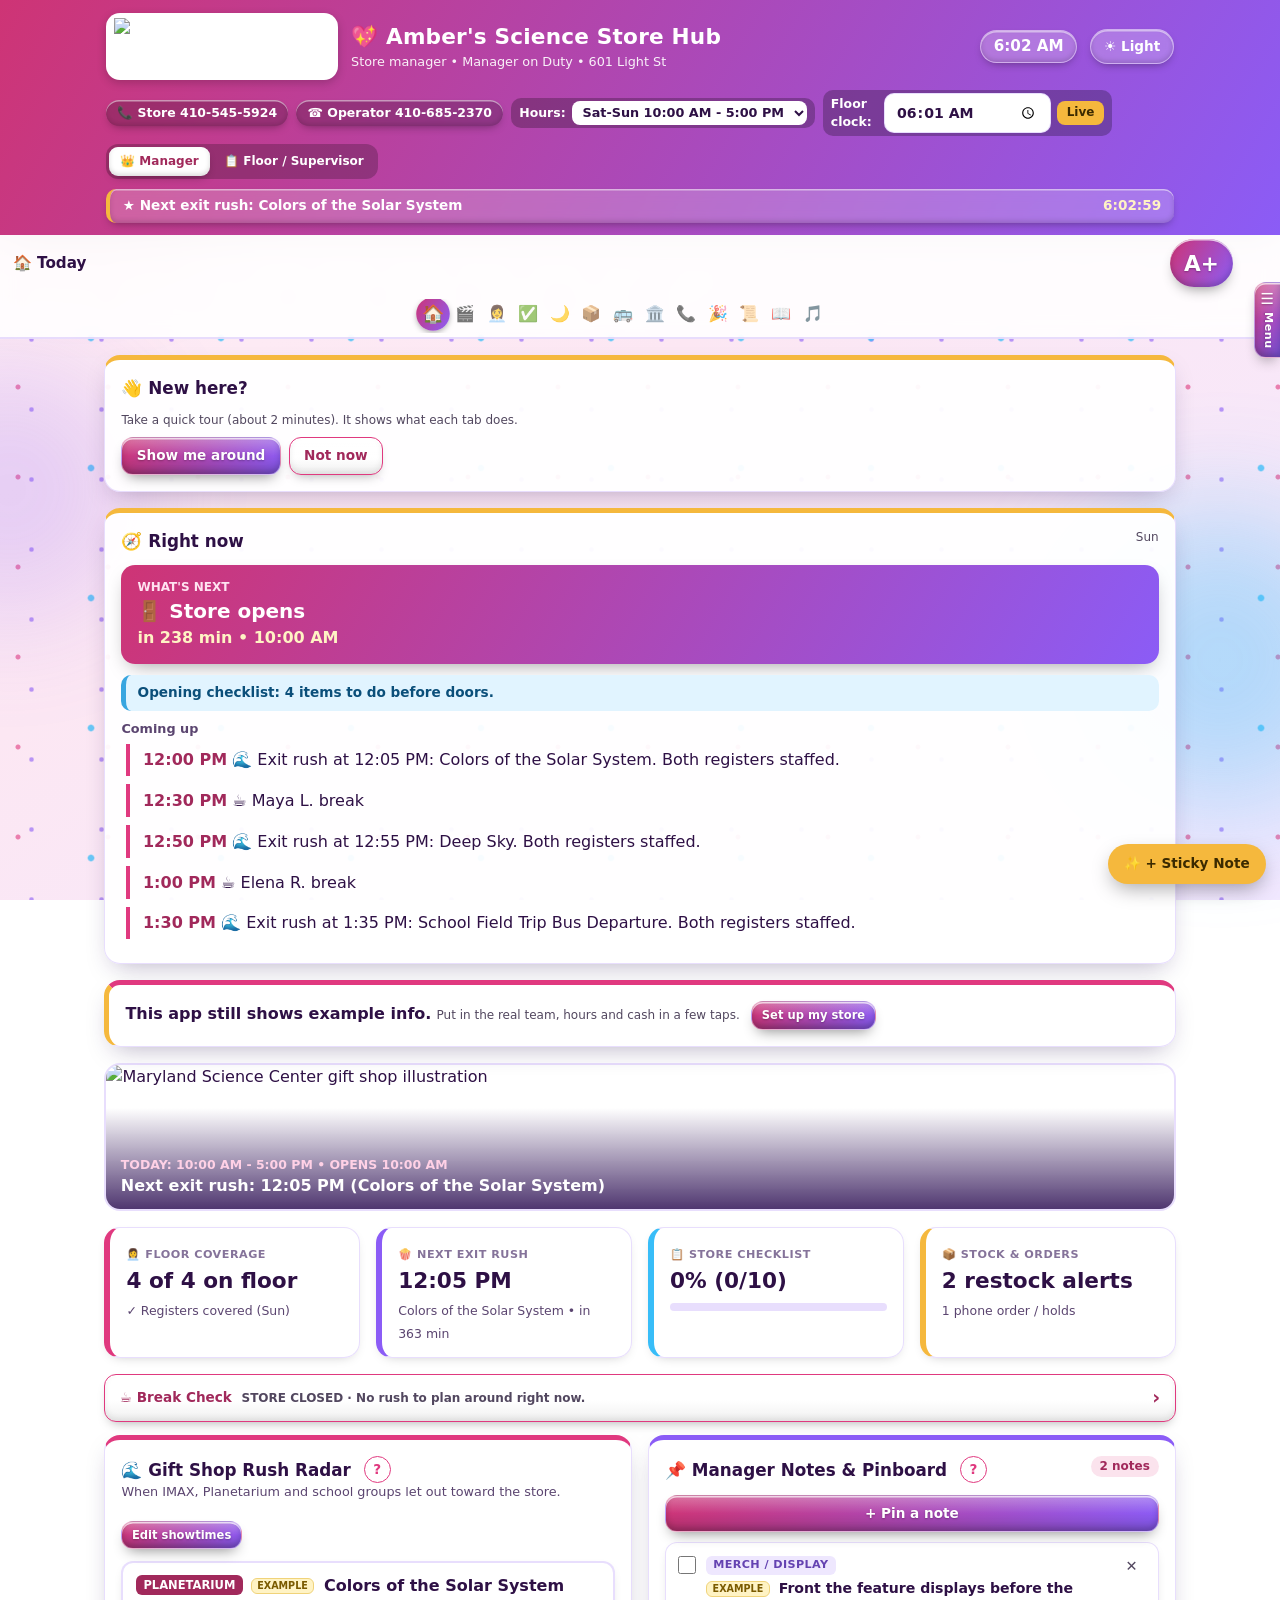
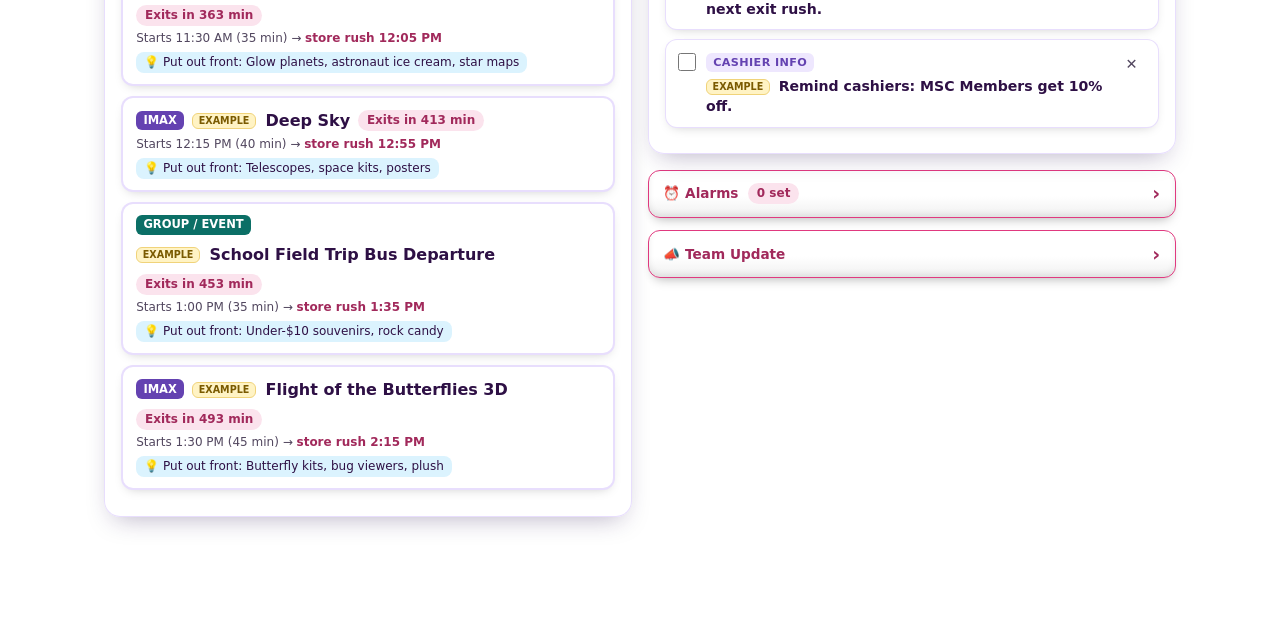
==== source/src.html @ 9a84658c "Source backup 2026-11-16: src.html with data-safety stage (work in progress, not live) Co-Authored-B" ====
<!DOCTYPE html>
<html lang="en">
<head>
<meta charset="UTF-8">
<meta name="viewport" content="width=device-width, initial-scale=1">
<meta name="description" content="Daily hub for the Science Store: staff, showtimes, checklists, alarms and stock.">
<title>Amber's MSC Hub - Science Store &amp; Manager on Duty</title>
<meta name="apple-mobile-web-app-capable" content="yes">
<meta name="apple-mobile-web-app-title" content="Amber's Hub">
<meta name="theme-color" content="#e8478b">
<link rel="manifest" href="manifest.webmanifest">
<link rel="icon" type="image/png" href="icon-192.png">
<style>
:root{--p:#e0397f;--s:#8b5cf6;--t:#38bdf8;--gold:#f5b83d;--ink:#2e1045;--soft:#5b4570;--muted:#85739a;
--bg1:#fff0f6;--bg2:#fce7f3;--bg3:#f3e8ff;--card:rgba(255,255,255,.95);--line:rgba(139,92,246,.2);--r:16px;--fs:1;--tint:.4;--surface:#fff;--solid:#fff;--gp:100%;--gb:0px;--tintc:255,255,255;--grad:linear-gradient(120deg,var(--p),var(--s))}
body[data-look=mint]{--p:#0f8f82;--s:#2b6fd6;--t:#ff7a59;--gold:#f5b83d;--ink:#0f2f3a;--soft:#33596a;--muted:#6a8c98;--bg1:#e8fbf7;--bg2:#e0f4ff;--bg3:#f1f8ff;--line:rgba(15,143,130,.22)}
body{--grad:linear-gradient(120deg,var(--p),var(--s))}
body[data-look=lover]{}
body[data-look=e1989]{--p:#0b84c6;--s:#6366f1;--t:#f472b6;--ink:#0c2a47;--soft:#37597a;--muted:#6f8aa5;--bg1:#e0f7ff;--bg2:#e6efff;--bg3:#f4f0ff;--line:rgba(11,132,198,.22)}
body[data-look=midnights]{--p:#5b57e0;--s:#a855f7;--t:#ec4899;--ink:#231a5c;--soft:#4b4380;--muted:#7f79b0;--bg1:#ece9ff;--bg2:#f3e8ff;--bg3:#e8ecff;--line:rgba(91,87,224,.22)}
body[data-look=fearless]{--p:#d97706;--s:#ea580c;--t:#db2777;--gold:#fbbf24;--ink:#4a2a05;--soft:#7a5320;--muted:#a58b61;--bg1:#fff8e1;--bg2:#ffeccf;--bg3:#fff1f5;--line:rgba(217,119,6,.25)}
body[data-look=rep]{--p:#475569;--s:#64748b;--t:#e11d48;--gold:#cbd5e1;--ink:#0f172a;--soft:#475569;--muted:#78879a;--bg1:#f1f5f9;--bg2:#e2e8f0;--bg3:#f8fafc;--line:rgba(71,85,105,.25)}
body[data-look=debut]{--p:#0a8591;--s:#3d9b5a;--t:#f5b83d;--ink:#12332e;--soft:#3a5f58;--muted:#6f908a;--bg1:#e6f8f4;--bg2:#eefbe9;--bg3:#fffbe6;--line:rgba(10,133,145,.25)}
body[data-look=fearless]{--p:#b07300;--s:#8f5b00;--t:#f2c94c;--gold:#f2c94c;--ink:#4a2a05;--soft:#7a5320;--muted:#a58b61;--bg1:#fff8e1;--bg2:#fff1c9;--bg3:#fffdf3;--line:rgba(176,115,0,.28)}
body[data-look=speaknow]{--p:#8e44ad;--s:#c06bd6;--t:#f4a6d7;--ink:#3a1450;--soft:#664080;--muted:#9a7fb0;--bg1:#f6ecff;--bg2:#f1e0fb;--bg3:#fdf0ff;--line:rgba(142,68,173,.25)}
body[data-look=red]{--p:#b3122e;--s:#7a1f1f;--t:#d9a066;--ink:#4a0d12;--soft:#7a3a3f;--muted:#a67b7e;--bg1:#fff1ee;--bg2:#fde4de;--bg3:#fff8f3;--line:rgba(179,18,46,.25)}
body[data-look=e1989]{--p:#0b84c6;--s:#4aa3df;--t:#f7d56b;--gold:#f7d56b;--ink:#0c2a47;--soft:#37597a;--muted:#6f8aa5;--bg1:#e0f7ff;--bg2:#e6f3ff;--bg3:#fffbe8;--line:rgba(11,132,198,.25)}
body[data-look=rep]{--p:#334155;--s:#111827;--t:#22a06b;--gold:#cbd5e1;--ink:#0f172a;--soft:#475569;--muted:#78879a;--bg1:#f1f5f9;--bg2:#e2e8f0;--bg3:#f8fafc;--line:rgba(51,65,85,.28)}
body[data-look=folklore]{--p:#5b6b5a;--s:#8a7a6a;--t:#c9b99a;--ink:#2b2f2b;--soft:#555c55;--muted:#8a918a;--bg1:#f1f1ea;--bg2:#e8e8df;--bg3:#f6f3ec;--line:rgba(91,107,90,.28)}
body[data-look=evermore]{--p:#9a4a1f;--s:#7c2d12;--t:#d9a441;--ink:#3a1d0c;--soft:#6e4a33;--muted:#a58770;--bg1:#fbf0e4;--bg2:#f5e1cc;--bg3:#fff7ec;--line:rgba(154,74,31,.27)}
body[data-look=midnights]{--p:#4338ca;--s:#7c3aed;--t:#f59e0b;--gold:#fbbf24;--ink:#1e1b4b;--soft:#4b4380;--muted:#7f79b0;--bg1:#e7e8ff;--bg2:#efe6ff;--bg3:#fff7e0;--line:rgba(67,56,202,.25)}
body[data-look=ttpd]{--p:#3d3d3d;--s:#6b5b4b;--t:#b0a59a;--gold:#d8cfc4;--ink:#1f1a14;--soft:#4d443a;--muted:#857b70;--bg1:#f7f4ef;--bg2:#ece7df;--bg3:#faf8f5;--line:rgba(61,61,61,.25)}
body[data-look=showgirl]{--p:#d9480f;--s:#0f9d8a;--t:#f7b32b;--ink:#3a1a0a;--soft:#6b4331;--muted:#a1806f;--bg1:#fff1e6;--bg2:#e4faf5;--bg3:#fff8e8;--line:rgba(217,72,15,.25)}
#wallPat{position:fixed;inset:0;z-index:-1;pointer-events:none}
body[data-bg=sparkle] #wallPat{background-image:radial-gradient(circle at 20% 30%,color-mix(in srgb,var(--p) 60%,transparent) 0 2px,transparent 3px),radial-gradient(circle at 70% 60%,color-mix(in srgb,var(--t) 75%,transparent) 0 2.5px,transparent 4px),radial-gradient(circle at 45% 85%,color-mix(in srgb,var(--s) 60%,transparent) 0 1.5px,transparent 3px);background-size:90px 90px,130px 130px,70px 70px}
body[data-bg=dots] #wallPat{background-image:radial-gradient(color-mix(in srgb,var(--p) 22%,transparent) 2px,transparent 3px);background-size:26px 26px}
body[data-bg=stripes] #wallPat{background-image:repeating-linear-gradient(135deg,color-mix(in srgb,var(--p) 9%,transparent) 0 14px,transparent 14px 28px)}
*{box-sizing:border-box;margin:0;padding:0;-webkit-tap-highlight-color:transparent}
/*FONTS*/
__FONTS__
/*ENDFONTS*/
html{font-size:calc(16px * var(--fs))}
body{font-family:var(--fb,system-ui,-apple-system,"Segoe UI",Roboto,Helvetica,Arial,sans-serif);color:var(--ink);line-height:1.45;min-height:100vh;
background:linear-gradient(150deg,var(--bg1),var(--bg2) 45%,var(--bg3));background-attachment:fixed}
#wall,#wall2,#wallVid{position:fixed;inset:0;z-index:-3;width:100%;height:100%;background-size:cover;background-position:center;background-repeat:no-repeat;object-fit:cover;opacity:0;transition:opacity 1.2s ease;pointer-events:none}
#wall.on,#wall2.on,#wallVid.on{opacity:1}
html,body{overscroll-behavior-x:none}
.gt{position:relative;border-radius:12px}
.gt .gpick{display:block;width:100%;padding:0;border:0;background:none;border-radius:12px}
.gt .gth{display:flex;align-items:center;justify-content:center;width:100%;height:6rem;background-size:cover;background-position:center;background-color:color-mix(in srgb,var(--p) 14%,transparent);border-radius:12px;border:2px solid var(--line);overflow:hidden;color:var(--ink)}
.gt .gth video{width:100%;height:100%;object-fit:cover;display:block;pointer-events:none}
.gt.on .gth{border-color:var(--p);box-shadow:0 0 0 3px var(--p)}
.gt .gb{position:absolute;background:var(--surface);color:var(--ink);border:1px solid var(--line);border-radius:99px;min-width:28px;min-height:28px;font-size:.8rem;line-height:1;padding:0 .4rem;font-family:inherit;font-weight:700}
.gt .gb.on{background:#f2c94c;color:#000}
.gt .gbar{position:absolute;left:3px;right:3px;bottom:3px;display:flex;justify-content:space-between;pointer-events:none}
.gt .gbar .gb{position:static;pointer-events:auto}
.gt .gkind{position:absolute;left:50%;top:3px;transform:translateX(-50%);background:#000;color:#fff;font-size:.6rem;font-weight:800;border-radius:99px;padding:.1rem .4rem;pointer-events:none}
#cropFrame{position:relative;overflow:hidden;margin:.6rem auto;border-radius:12px;border:2px solid var(--p);touch-action:none;background:#000;cursor:grab}
#cropFrame.cf-phone{height:min(46vh,380px);aspect-ratio:9/19}
#cropFrame.cf-wide{width:min(100%,520px);aspect-ratio:16/9}
#cropImg,#cropVid{position:absolute;inset:0;width:100%;height:100%;background-size:cover;background-repeat:no-repeat;object-fit:cover;pointer-events:none}
nav.tabs{flex-wrap:wrap;row-gap:0}
.pgband{position:relative;flex:0 0 100%;order:9;display:flex;gap:.1rem;overflow-x:auto;scrollbar-width:none;padding:.05rem 34px .25rem 0;justify-content:safe center}
.pgband::-webkit-scrollbar{display:none}
.pg{flex:none;width:30px;height:30px;border-radius:99px;border:0;background:transparent;font-size:1rem;line-height:1;opacity:.72;padding:0;display:grid;place-items:center;font-family:inherit}
.pg.on{background:var(--grad);opacity:1;transform:scale(1.12);box-shadow:0 2px 6px -1px rgba(0,0,0,.4)}
.pane.on.sw-n{animation:swn .24s ease}.pane.on.sw-p{animation:swp .24s ease}
@keyframes swn{from{opacity:.2;transform:translateX(28px)}to{opacity:1;transform:none}}
@keyframes swp{from{opacity:.2;transform:translateX(-28px)}to{opacity:1;transform:none}}
@media (prefers-reduced-motion:reduce){#wall,#wall2,#wallVid{transition:none}.pane.on.sw-n,.pane.on.sw-p{animation:none}}
#wallTint{position:fixed;inset:0;z-index:-2;background:rgba(var(--tintc),var(--tint));pointer-events:none}
.blob{position:fixed;z-index:-1;border-radius:50%;filter:blur(60px);opacity:.35;pointer-events:none}
.b1{width:320px;height:320px;background:var(--p);top:-80px;left:-80px}.b2{width:300px;height:300px;background:var(--t);bottom:10%;right:-90px}.b3{width:260px;height:260px;background:var(--s);top:40%;left:-120px;opacity:.2}
button,input,select,textarea{font:inherit;color:inherit}
button{cursor:pointer;border:0}
header{background:var(--grad);color:#fff;box-shadow:0 6px 24px -8px rgba(0,0,0,.35)}
.hwrap{max-width:1100px;margin:0 auto;padding:.8rem 1rem}
.htop{display:flex;align-items:center;gap:.8rem;flex-wrap:wrap}
.logo{background:#fff;border-radius:calc(var(--r) - 2px);padding:.3rem .5rem;display:flex;box-shadow:0 3px 10px rgba(0,0,0,.2)}
.logo img{height:3.6rem;width:auto;display:block}
.htitle{flex:1;min-width:11rem}
.htitle h1{font-size:1.35rem;font-weight:800;letter-spacing:.2px}
.htitle p{font-size:.8rem;opacity:.92}
.hclock{background:rgba(255,255,255,.22);border:1px solid rgba(255,255,255,.4);border-radius:99px;padding:.3rem .8rem;font-weight:800;font-size:.95rem}
.gear{background:rgba(255,255,255,.22);color:#fff;border-radius:99px;padding:.4rem .8rem;font-weight:700;font-size:.85rem;border:1px solid rgba(255,255,255,.4)}
.hrow{display:flex;gap:.5rem;flex-wrap:wrap;margin-top:.6rem;align-items:center}
.hchip{background:rgba(0,0,0,.2);border-radius:99px;padding:.25rem .7rem;font-size:.78rem;font-weight:600;color:#fff;text-decoration:none;display:inline-flex;gap:.3rem;align-items:center}
.hsel{background:rgba(0,0,0,.25);border-radius:10px;padding:.2rem .5rem;display:flex;gap:.4rem;align-items:center;font-size:.78rem;font-weight:700}
.hsel select,.hsel input{background:var(--surface);color:var(--ink);border:0;border-radius:8px;padding:.2rem .4rem;font-size:.8rem;font-weight:700}
.hsel button{background:var(--gold);color:#3b2a00;border-radius:8px;padding:.2rem .6rem;font-weight:800;font-size:.75rem}
.role{display:flex;background:rgba(0,0,0,.22);border-radius:12px;padding:3px;gap:3px}
.role button{background:transparent;color:#fff;font-weight:700;font-size:.75rem;padding:.35rem .7rem;border-radius:9px}
.role button.on{background:#fff;color:var(--p)}
.ticker{margin-top:.6rem;background:rgba(255,255,255,.2);border-left:4px solid var(--gold);border-radius:10px;padding:.45rem .8rem;display:flex;justify-content:space-between;gap:.6rem;font-size:.85rem;font-weight:700}
.ticker b{color:#fff3c4;white-space:nowrap}
nav.tabs{position:sticky;top:0;z-index:40;background:color-mix(in srgb,var(--surface) 88%,transparent);backdrop-filter:blur(10px);border-bottom:2px solid var(--line)}
.tabs-in{max-width:1100px;margin:0 auto;display:flex;gap:.4rem;overflow-x:auto;padding:.5rem .8rem;scrollbar-width:thin}
.tab{flex:0 0 auto;background:var(--surface);border:1.5px solid var(--line);color:var(--soft);padding:.45rem .8rem;border-radius:99px;font-weight:700;font-size:.82rem;white-space:nowrap}
.tab.on{background:var(--grad);color:#fff;border-color:transparent;box-shadow:0 4px 12px -2px rgba(0,0,0,.25)}
main{max-width:1100px;margin:0 auto;padding:1rem .9rem 6rem}
.pane{display:none}.pane.on{display:block;animation:pop .25s ease}
@keyframes pop{from{opacity:0;transform:translateY(6px)}to{opacity:1;transform:none}}
.grid{display:grid;gap:1rem}
.g2{grid-template-columns:repeat(auto-fit,minmax(min(100%,22rem),1fr))}
.g4{grid-template-columns:repeat(auto-fit,minmax(min(100%,12rem),1fr))}
.card{background:var(--card);border:1.5px solid var(--line);border-radius:var(--r);padding:1rem;box-shadow:0 8px 24px -10px rgba(80,30,120,.25);margin-bottom:1rem;border-top:5px solid var(--p)}
.grid>.card{margin-bottom:0}
.c2{border-top-color:var(--s)}.c3{border-top-color:var(--t)}.c4{border-top-color:var(--gold)}
.hd{display:flex;justify-content:space-between;align-items:flex-start;gap:.6rem;margin-bottom:.7rem;flex-wrap:wrap}
.hd h2{font-size:1.05rem;font-weight:800;display:flex;gap:.4rem;align-items:center}
.sub{font-size:.8rem;color:var(--soft);margin-bottom:.6rem}
.kpi{background:var(--card);border:1.5px solid var(--line);border-radius:var(--r);padding:.8rem 1rem;border-left:6px solid var(--p)}
.kpi:nth-child(2){border-left-color:var(--s)}.kpi:nth-child(3){border-left-color:var(--t)}.kpi:nth-child(4){border-left-color:var(--gold)}
.kpi small{font-size:.7rem;font-weight:800;text-transform:uppercase;letter-spacing:.5px;color:var(--muted)}
.kpi strong{display:block;font-size:1.35rem;font-weight:800;margin:.1rem 0}
.kpi span{font-size:.78rem;color:var(--soft)}
.bar{height:8px;border-radius:99px;background:var(--line);overflow:hidden;margin-top:.4rem}
.bar i{display:block;height:100%;background:var(--grad);border-radius:99px;transition:width .3s}
.btn{background:var(--grad);color:#fff;font-weight:800;font-size:.85rem;padding:.5rem .9rem;border-radius:calc(var(--r) - 4px);box-shadow:0 3px 10px -3px rgba(0,0,0,.3);transition:transform .1s;text-decoration:none;display:inline-block;text-align:center}
.btn:active{transform:scale(.96)}
.btn.alt{background:var(--surface);color:var(--p);border:1.5px solid var(--p);box-shadow:none}
.btn.sm{font-size:.72rem;padding:.3rem .6rem}
.btn.gold{background:var(--gold);color:#3b2a00}
.btn.red{background:var(--surface);color:#c0264b;border:1.5px solid #f3a6bb;box-shadow:none}
.x{background:transparent;color:var(--muted);font-weight:800;padding:.2rem .5rem;border-radius:8px;font-size:.9rem}
.x:hover{color:#c0264b;background:#fde8ee}
input[type=text],input[type=tel],input[type=time],input[type=number],input[type=url],select,textarea{width:100%;background:var(--surface);border:1.5px solid var(--line);border-radius:calc(var(--r) - 6px);padding:.5rem .7rem;font-size:.88rem;color:var(--ink);outline:none}
input:focus,select:focus,textarea:focus{border-color:var(--p);box-shadow:0 0 0 3px color-mix(in srgb,var(--p) 18%,transparent)}
label.l{display:block;font-size:.68rem;font-weight:800;text-transform:uppercase;color:var(--soft);margin-bottom:.15rem}
.form{display:grid;gap:.5rem;background:color-mix(in srgb,var(--p) 6%,var(--surface));border:1.5px dashed var(--line);border-radius:calc(var(--r) - 4px);padding:.7rem;margin-bottom:.8rem}
.f2{grid-template-columns:repeat(auto-fit,minmax(9rem,1fr))}
.row{display:flex;gap:.5rem;align-items:center;flex-wrap:wrap}
.pills{display:flex;gap:.35rem;flex-wrap:wrap;margin-bottom:.7rem}
.pill{background:var(--surface);border:1.5px solid var(--line);color:var(--soft);font-weight:700;font-size:.75rem;padding:.3rem .7rem;border-radius:99px}
.pill.on{background:var(--grad);border-color:transparent;color:#fff}
.item{background:var(--surface);border:1.5px solid var(--line);border-radius:calc(var(--r) - 4px);padding:.65rem .75rem;margin-bottom:.55rem;display:flex;gap:.6rem;align-items:flex-start}
.item.done{opacity:.55}.item.done .tt{text-decoration:line-through}
.item .tt{flex:1;font-size:.88rem;font-weight:600}
.item input[type=checkbox]{width:1.15rem;height:1.15rem;margin-top:.15rem;accent-color:var(--p);flex:0 0 auto}
.dz{border:2px dashed var(--p);border-radius:16px;padding:1rem .8rem;text-align:center;font-weight:700;cursor:pointer;margin:.2rem 0 .7rem;background:color-mix(in srgb,var(--p) 8%,transparent)}
.dz small{display:block;font-weight:600;opacity:.8;margin-top:.2rem}
.dz.over{background:color-mix(in srgb,var(--p) 24%,transparent);border-style:solid}
.pkList{max-height:20rem;overflow:auto;border-radius:12px}
.pkList .item label{flex:1;padding:.2rem 0;word-break:break-word}
.ypT{flex:1;text-align:left;background:none;border:0;color:inherit;font:inherit;padding:.35rem .2rem;min-height:44px;word-break:break-word;cursor:pointer}
.pkList .item.now{outline:2px solid var(--p);outline-offset:-2px}
#ypHost,#ypWrap iframe{width:100%;height:100%;border:0}
.tag{display:inline-block;font-size:.62rem;font-weight:800;text-transform:uppercase;letter-spacing:.4px;padding:.1rem .45rem;border-radius:6px;background:color-mix(in srgb,var(--s) 15%,var(--surface));color:var(--s);margin-bottom:.2rem}
.ex{display:inline-block;font-size:.6rem;font-weight:800;text-transform:uppercase;background:#fff3c4;color:#7a5a00;border:1px solid #f0d37a;border-radius:6px;padding:0 .35rem;margin-right:.25rem;vertical-align:middle}
.badge{font-size:.68rem;font-weight:800;padding:.12rem .55rem;border-radius:99px;background:color-mix(in srgb,var(--p) 14%,var(--surface));color:var(--p);white-space:nowrap}
.badge.ok{background:#d9f7e8;color:#116b3d}.badge.warn{background:#fff0c9;color:#8a5a00}.badge.gray{background:#eee;color:#666}.badge.hot{background:var(--pk,var(--p));color:#fff;animation:pulse 1.2s infinite}
@keyframes pulse{50%{opacity:.6}}
.wave{border:2px solid var(--line);background:var(--surface);border-radius:calc(var(--r) - 4px);padding:.7rem .8rem;margin-bottom:.6rem}
.wave.now{border-color:var(--p);background:color-mix(in srgb,var(--p) 8%,var(--surface));box-shadow:0 0 0 3px color-mix(in srgb,var(--p) 20%,transparent)}
.wave.past{filter:saturate(.35) brightness(.97)}
.venue{font-size:.62rem;font-weight:800;text-transform:uppercase;border-radius:6px;padding:.1rem .45rem;color:#fff;background:var(--s)}
.venue.pl{background:var(--p)}.venue.ev{background:#0f8f82}
.tip{display:inline-block;background:color-mix(in srgb,var(--t) 18%,var(--surface));border-radius:8px;padding:.1rem .5rem;font-size:.75rem;margin-top:.3rem}
.calc{background:var(--grad);color:#fff;border-radius:calc(var(--r) - 4px);padding:.8rem;font-size:.85rem}
.calc div{display:flex;justify-content:space-between;padding:.12rem 0}
.calc .tot{border-top:1px solid rgba(255,255,255,.45);margin-top:.3rem;padding-top:.4rem;font-size:1.25rem;font-weight:800}
.till{display:grid;grid-template-columns:repeat(auto-fit,minmax(6.5rem,1fr));gap:.5rem}
.drop{background:color-mix(in srgb,var(--gold) 25%,var(--surface));border:1.5px solid var(--gold);border-radius:calc(var(--r) - 4px);padding:.7rem;display:flex;justify-content:space-between;gap:.5rem;margin-top:.7rem}
.drop small{font-size:.65rem;font-weight:800;text-transform:uppercase;color:var(--soft);display:block}
.drop strong{font-size:1.2rem}
.acc{background:var(--surface);border:1.5px solid var(--line);border-radius:calc(var(--r) - 4px);margin-bottom:.5rem;overflow:hidden}
.acc>button{width:100%;text-align:left;background:color-mix(in srgb,var(--s) 8%,var(--surface));padding:.6rem .8rem;font-weight:800;font-size:.85rem;display:flex;justify-content:space-between}
.acc>div{display:none;padding:.7rem .8rem;font-size:.82rem}.acc.open>div{display:block}
.code{border-radius:10px;padding:.6rem .7rem;margin-bottom:.5rem;border:1.5px solid}
.contact{display:flex;justify-content:space-between;align-items:center;gap:.6rem;background:var(--surface);border:1.5px solid var(--line);border-radius:calc(var(--r) - 4px);padding:.7rem .8rem;margin-bottom:.55rem}
.contact a.btn{white-space:nowrap}
.tl{border-left:4px solid var(--p);padding:.3rem 0 .3rem .8rem;margin:0 0 .5rem .3rem;display:flex;justify-content:space-between;gap:.5rem;align-items:center}
.tl b{color:var(--p)}
.hero{border-radius:var(--r);overflow:hidden;position:relative;margin-bottom:1rem;border:2px solid var(--line)}
.hero img{width:100%;height:9rem;object-fit:cover;display:block}
.hero div{position:absolute;inset:0;background:linear-gradient(0deg,rgba(40,10,80,.82),transparent 70%);color:#fff;display:flex;flex-direction:column;justify-content:flex-end;padding:.7rem .9rem}
.hero b{font-size:.78rem;text-transform:uppercase;color:#ffd1e6}.hero span{font-weight:800}
.empty{font-size:.82rem;color:var(--soft);font-style:italic;padding:.4rem 0}
#toast{position:fixed;left:50%;bottom:1.2rem;transform:translateX(-50%) translateY(2rem);background:var(--solid);color:var(--ink);border:3px solid var(--p);box-shadow:0 10px 30px rgba(0,0,0,.5);padding:.7rem 1.1rem;border-radius:16px;text-align:center;font-weight:700;font-size:1rem;line-height:1.3;opacity:0;transition:.25s;z-index:220;pointer-events:none;max-width:min(90vw,30rem)}
#toast.show{opacity:1;transform:translateX(-50%)}
#tourBar{position:fixed;left:0;right:0;top:0;z-index:170;display:none;padding:.6rem;padding-bottom:calc(.6rem + env(safe-area-inset-bottom));transition:transform .45s cubic-bezier(.22,.9,.3,1);will-change:transform}
#tourBar.show{display:block}
.brk{border-radius:14px;padding:.8rem 1rem;color:#fff}
.brk b{display:block;font-size:1.5rem;font-weight:800;letter-spacing:.02em}
.brk p{margin:.3rem 0 0;font-size:.95rem;line-height:1.4}
.brk.grn{background:#0b6b3a}.brk.amb{background:#8a5200}.brk.red{background:#a31616}
#updBar{position:fixed;left:.6rem;right:.6rem;bottom:calc(.8rem + env(safe-area-inset-bottom));z-index:210;display:none;max-width:34rem;margin:0 auto;background:var(--solid);color:var(--ink);border:3px solid var(--p);border-radius:16px;padding:1rem;box-shadow:0 10px 30px rgba(0,0,0,.5)}
#updBar.show{display:block}
#updBar b{display:block;font-size:1.25rem;line-height:1.3;margin-bottom:.8rem;color:var(--ink)}
#updBar .row{gap:.6rem}
.ubtn{flex:1;min-height:3rem;border-radius:12px;font-size:1.05rem;font-weight:800;border:2px solid var(--p);background:transparent;color:var(--ink);padding:.5rem 1rem}
.ubtn.go{background:var(--grad);border-color:transparent;color:#fff}
.tbox{position:relative;max-width:34rem;margin:0 auto;background:var(--surface);color:var(--ink);border:2px solid var(--p);border-radius:16px;padding:.85rem 1rem;box-shadow:0 10px 30px rgba(0,0,0,.4)}
.tbox h3{font-size:1.15rem;font-weight:800;margin:.1rem 0 .3rem}
.tbox p{font-size:.95rem;line-height:1.4;margin-bottom:.7rem}
.tbox .row{gap:.5rem;flex-wrap:wrap}
body.touring{padding-bottom:15rem}
.tbox::before{content:"";display:none;position:absolute;left:var(--ax,50%);width:14px;height:14px;background:var(--surface);border:2px solid var(--p);transform:translateX(-50%) rotate(45deg)}
#tourBar.up .tbox::before{display:block;top:-9px;border-right:0;border-bottom:0}
#tourBar.dn .tbox::before{display:block;bottom:-9px;border-left:0;border-top:0}
.tour-hl{outline:3px solid var(--gold);outline-offset:3px;border-radius:12px;animation:tourPulse 1.5s ease-in-out infinite}
.tour-tab{outline:3px solid var(--gold);outline-offset:-3px;border-radius:10px}
@keyframes tourPulse{0%,100%{box-shadow:0 0 0 0 rgba(255,196,0,.6)}50%{box-shadow:0 0 0 10px rgba(255,196,0,0)}}
@media (prefers-reduced-motion:reduce){.tour-hl{animation:none}#tourBar{transition:none}}
.qh{background:var(--surface);border:1.5px solid var(--p);color:var(--p);width:1.7rem;height:1.7rem;border-radius:99px;font-weight:800;font-size:.85rem;margin-left:.4rem;padding:0;flex:0 0 auto}
.hint{background:color-mix(in srgb,var(--p) 12%,var(--surface));border-left:4px solid var(--p);border-radius:10px;padding:.55rem .75rem;font-size:.88rem;line-height:1.4;margin-bottom:.6rem}
.modal{position:fixed;inset:0;background:rgba(30,10,50,.55);z-index:150;display:none;align-items:flex-end;justify-content:center;padding:0}
.modal.show{display:flex}
.sheet{background:var(--surface);width:100%;max-width:34rem;max-height:92vh;overflow:auto;border-radius:22px 22px 0 0;padding:1.1rem}
@media(min-width:700px){.modal{align-items:center;padding:1rem}.sheet{border-radius:22px}}
/* pop-out cards and add-forms */
.pc:not(.pop-in),.pf:not(.pop-in){display:none!important}
.pcb{display:flex;align-items:center;gap:.6rem;width:100%;text-align:left;margin:0 0 .8rem;min-height:3rem}
.pcb .pcl{font-weight:800;flex:none}
.pcb .pcs{flex:1;min-width:0;overflow:hidden;text-overflow:ellipsis;white-space:nowrap}
.pcb .pcs:empty,.pcb .pcn:empty{display:none}
.pcb .pcg{margin-left:auto;flex:none;font-weight:800;font-size:1.2rem}
.pfb{width:100%;margin:0 0 .6rem}
#pop .hd{display:flex;align-items:center;justify-content:space-between;gap:.6rem;margin-bottom:.7rem}
#pop .hd h2:empty{display:none}
#pop .hd .btn{margin-left:auto}
#popBody .card{margin:0!important}
#popBody .form{margin:0}
button.hclock{font-family:inherit;color:inherit;cursor:pointer;line-height:inherit}
/* readable text inside pop-out sheets in dark mode (all Looks) */
body[data-mode=dark] #pop .qh{color:color-mix(in srgb,var(--p) 30%,#fff);border-color:color-mix(in srgb,var(--p) 30%,#fff)}
body[data-mode=dark] #pop .badge:not(.ok):not(.warn):not(.gray):not(.hot),body[data-mode=dark] #pop .tag{color:color-mix(in srgb,var(--p) 25%,#fff);background:color-mix(in srgb,var(--p) 26%,#181a1b)}
body[data-mode=dark] #pop .btn.alt,body[data-mode=dark] #pop a.btn.alt{color:color-mix(in srgb,var(--p) 25%,#fff);border-color:color-mix(in srgb,var(--p) 55%,#fff)}
body[data-mode=dark] #pop .x{color:#e0dcd6}
body[data-mode=dark] #pop .small,body[data-mode=dark] #pop .empty,body[data-mode=dark] #pop label{color:#e0dcd6}
body[data-mode=dark] #pop input::placeholder,body[data-mode=dark] #pop textarea::placeholder{color:#b9b4ac;opacity:1}
.wbar{position:fixed;left:.6rem;right:.6rem;bottom:.6rem;z-index:2500;background:#7f1d1d;color:#fff;border:2px solid #fff;border-radius:14px;padding:.7rem .9rem;font-size:.85rem;box-shadow:0 8px 24px rgba(0,0,0,.45)}
.wbar+.wbar{bottom:6.2rem}
.wbar .btn{margin:.3rem .3rem 0 0;background:#fff;color:#7f1d1d}
.hclock.ringing,.pcb.ringing{background:#b91c1c!important;color:#fff!important;border-color:#fff!important}
.pcb.ringing .pcn{background:#fff;color:#b91c1c}
.looks{display:grid;grid-template-columns:repeat(auto-fit,minmax(8rem,1fr));gap:.5rem;margin-bottom:.9rem}
.look{border:2px solid var(--line);background:var(--surface);border-radius:14px;padding:.5rem;font-weight:700;font-size:.78rem;text-align:left}
.look i{display:block;height:.9rem;border-radius:6px;margin-bottom:.3rem}
.look.on{border-color:var(--p);box-shadow:0 0 0 3px color-mix(in srgb,var(--p) 25%,transparent)}
.sticky{position:fixed;width:11.5rem;z-index:90;border-radius:6px;box-shadow:0 8px 20px rgba(0,0,0,.28);font-size:.82rem;touch-action:none}
.sticky .sh{display:flex;justify-content:space-between;padding:.2rem .35rem;cursor:grab;background:rgba(0,0,0,.08);font-size:.7rem;font-weight:800}
.sticky textarea{background:transparent;border:0;box-shadow:none;border-radius:0;height:6rem;resize:none;padding:.4rem .5rem;font-size:.82rem}
.sy{background:#fff3a3}.sp{background:#ffd1e6}.sb{background:#c9ecff}.sg{background:#cdf5dc}
#fab{position:fixed;right:.9rem;bottom:1rem;z-index:80;background:var(--gold);color:#3b2a00;font-weight:800;border-radius:99px;padding:.65rem 1rem;box-shadow:0 8px 20px -4px rgba(0,0,0,.35);font-size:.85rem}
body.floor .mgr{display:none!important}
body.floor header .hsel.mgr,body.floor header .gear.mgr{display:flex!important;visibility:hidden;pointer-events:none}
.small{font-size:.75rem;color:var(--muted)}
.note-box{background:#fff8dd;border:1.5px solid #f0d37a;border-radius:12px;padding:.6rem .8rem;font-size:.8rem;color:#5a4400;margin-bottom:.8rem}
.next{background:var(--grad);color:#fff;border-radius:calc(var(--r) - 2px);padding:.9rem 1rem;box-shadow:0 8px 20px -8px rgba(0,0,0,.4)}
h1,h2,.nbig,.htitle h1{font-family:var(--ft,inherit)}
.nbig{font-size:1.25rem;font-weight:800;line-height:1.25;margin:.15rem 0}.nt{font-weight:700;color:#fff3c4}
.al{display:flex;justify-content:space-between;align-items:center;gap:.6rem;border-left:5px solid;border-radius:10px;padding:.5rem .7rem;margin-bottom:.45rem;font-size:.85rem;font-weight:600}
.al.red{background:#ffe3ec;border-color:#e0397f;color:#7a0f33}.al.amber{background:#fff3d1;border-color:#e8b730;color:#6b4a00}.al.blue{background:#e1f4ff;border-color:#38a6e0;color:#0b4f7a}.al.green{background:#d9f7e8;border-color:#2fb36b;color:#0f5c34}
@media(max-width:520px){.htitle h1{font-size:1.1rem}.logo img{height:3rem}}

.wb{display:inline-block;width:1rem;height:1rem;border-radius:50%;border:2px solid rgba(0,0,0,.28);vertical-align:-.2rem;margin-right:.2rem}
details.sop{display:block}details.sop summary{cursor:pointer;list-style:none}details.sop summary::-webkit-details-marker{display:none}
.steps{margin:.5rem 0 .2rem 1.3rem;padding:0}.steps li{margin:.25rem 0}

body[data-mode=dark]{color-scheme:dark;--surface:#181a1b;--solid:#181a1b;--tintc:19,21,22;--card:rgba(24,26,27,.95);--ink:#e8e6e3;--soft:#c8c3bc;--muted:#9a948a;--line:rgba(255,255,255,.16);--bg1:color-mix(in srgb,var(--p) 7%,#131516);--bg2:color-mix(in srgb,var(--s) 5%,#131516);--bg3:color-mix(in srgb,var(--t) 4%,#131516)}
body[data-mode=dark] .btn.alt,body[data-mode=dark] .tab:not(.on),body[data-mode=dark] .acc>button{color:color-mix(in srgb,var(--p) 55%,#fff)}
body[data-mode=dark] .tag,body[data-mode=dark] .badge:not(.ok):not(.warn):not(.gray):not(.hot){color:color-mix(in srgb,var(--p) 50%,#fff)}
body[data-mode=dark] .sy,body[data-mode=dark] .sp,body[data-mode=dark] .sb,body[data-mode=dark] .sg,body[data-mode=dark] .note-box,body[data-mode=dark] .ex{color:#2e1045}
body[data-mode=dark] .al.red{background:#4a1626;color:#ffc9da}body[data-mode=dark] .al.amber{background:#46350a;color:#ffe3a0}body[data-mode=dark] .al.blue{background:#0d3350;color:#bfe6ff}body[data-mode=dark] .al.green{background:#0f3a26;color:#b6f0d1}
body[data-mode=dark] .badge.ok{background:#0f3a26;color:#b6f0d1}body[data-mode=dark] .badge.warn{background:#46350a;color:#ffe3a0}body[data-mode=dark] .badge.gray{background:#2b2e30;color:#cfcac3}
body[data-mode=dark] .btn.red{color:#ff9db8;border-color:#7a2a45}
body[data-mode=dark] .x:hover{background:#4a1626;color:#ff9db8}
body[data-mode=dark] header,body[data-mode=dark] .logo{color-scheme:light}

/* ---- design fixes ---- */
:root{--pk:color-mix(in srgb,var(--p) 72%,#000);--sk:color-mix(in srgb,var(--s) 72%,#000);--pd:var(--pk);--sd:var(--sk)}
body[data-mode=dark]{--pd:color-mix(in srgb,var(--p) 40%,#fff);--sd:color-mix(in srgb,var(--s) 40%,#fff)}
#radar .small b,.small b[style*="--p"]{color:var(--pd)!important}
.role button.on{color:var(--pk)}
.btn.alt{color:var(--pd)}
.badge{color:var(--pd);font-size:.75rem}
.tag{color:var(--sd);font-size:.7rem}
.venue{font-size:.72rem;background:var(--sk)}
.venue.pl{background:var(--pk)}.venue.ev{background:#0b6f66}
body:not([data-mode=dark]) .small,body:not([data-mode=dark]) .x{color:color-mix(in srgb,var(--muted) 62%,#000)}
body[data-mode=dark] .badge,body[data-mode=dark] .tag{color:var(--pd)}
body[data-mode=dark] .tag{color:var(--sd)}
/* timeline times + radio channel labels: use the readable text colour (light and dark) */
.tl b,.acc b[style*="--p"]{color:var(--pd)!important}
body[data-mode=dark] .badge.hot{color:#fff}
.x,.pill,.btn.sm,.gear,.hmore{position:relative}
.x::after,.pill::after,.btn.sm::after,.gear::after,.hmore::after{content:"";position:absolute;inset:-.5rem -.3rem}
input[type=checkbox]{width:1.35rem;height:1.35rem;flex:none}
input[type=file]{max-width:100%;min-width:0;width:100%}
.hmore{display:none;background:rgba(255,255,255,.22);color:#fff;border:1px solid rgba(255,255,255,.4);border-radius:99px;padding:.35rem .8rem;font-weight:700;font-size:.8rem}
@media(max-width:700px){
 .hmore{display:inline-flex}
 header:not(.hopen) .hrow>.hchip,header:not(.hopen) .hrow>.hsel{display:none}
 .htop .gear{padding:.35rem .6rem;font-size:.8rem}
}
main{padding-bottom:7.5rem}
nav.tabs{display:flex;align-items:center;gap:.7rem;max-width:none;padding:.45rem .8rem}
.menu-btn{display:inline-flex;align-items:center;gap:.45rem;min-height:44px;padding:0 1rem;border-radius:99px;font-weight:800;font-size:.9rem;font-family:inherit;color:#fff;background:var(--grad);border:0;box-shadow:0 4px 12px -2px rgba(0,0,0,.3)}
.menu-btn .mb-ico{font-size:.95rem;line-height:1}
.menu-cur{font-weight:800;font-size:.95rem;color:var(--ink);min-width:0;overflow:hidden;text-overflow:ellipsis;white-space:nowrap}
#menuBack{position:fixed;inset:0;z-index:300;background:rgba(15,8,35,.62);backdrop-filter:blur(6px);opacity:0;visibility:hidden;transition:opacity .3s ease,visibility 0s linear .3s}
#menuPanel{position:fixed;top:0;bottom:0;right:0;z-index:310;width:min(88vw,380px);display:flex;flex-direction:column;background:#fff;color:var(--ink);border-left:2px solid var(--p);border-radius:26px 0 0 26px;box-shadow:-16px 0 50px color-mix(in srgb,var(--p) 40%,transparent);transform:translateX(104%);visibility:hidden;transition:transform .38s cubic-bezier(.22,.9,.3,1),visibility 0s linear .38s}
body.menu-open #menuBack{opacity:1;visibility:visible;transition:opacity .3s ease}
body.menu-open #menuPanel{transform:none;visibility:visible;transition:transform .38s cubic-bezier(.22,.9,.3,1)}
body.menu-open{overflow:hidden}
body[data-mode=dark] #menuPanel{background:#000}
.mp-head h2{color:var(--p)}
body[data-mode=dark] .mp-head h2{color:color-mix(in srgb,var(--p) 55%,#fff)}
.mp-list .tab{background-color:color-mix(in srgb,var(--p) 9%,transparent);border-color:color-mix(in srgb,var(--p) 50%,transparent);color:var(--ink)}
.mp-list .tab.on{background:var(--grad);color:#fff;border-color:transparent}
body[data-mode=dark] .mp-list .tab.on{color:#fff}
.mp-head{display:flex;align-items:center;justify-content:space-between;gap:.6rem;padding:calc(.9rem + env(safe-area-inset-top)) 1rem .7rem;border-bottom:1px solid var(--line)}
.mp-head h2{font-size:.85rem;font-weight:800;letter-spacing:.08em;text-transform:uppercase;color:var(--ink)}
.mp-head p{font-size:.72rem;color:var(--soft);margin-top:.1rem}
.mp-close{display:inline-flex;align-items:center;gap:.3rem;min-height:40px;padding:0 .9rem;border-radius:99px;font-family:inherit;font-weight:700;font-size:.8rem;letter-spacing:.02em;color:var(--ink);border:1.5px solid var(--p);background:color-mix(in srgb,var(--p) 20%,transparent)}
.mp-list{flex:1;overflow-y:auto;display:flex;flex-direction:column;gap:.45rem;padding:.8rem .9rem calc(1rem + env(safe-area-inset-bottom))}
.mp-list .tab{display:flex;align-items:center;gap:.7rem;width:100%;min-height:52px;padding:.5rem .9rem;border-radius:14px;font-size:.98rem;text-align:left;white-space:normal}
.mp-list .tab .mr-ico{font-size:1.35rem;width:1.8rem;text-align:center;flex:none}
.mp-list .tab .mr-t{flex:1;min-width:0}
.mp-list .tab .mr-ok{font-weight:800}
@media (prefers-reduced-motion:reduce){#menuPanel,#menuBack{transition:none}}
body.glass{--surface:color-mix(in srgb,var(--solid) var(--gp),transparent);--card:color-mix(in srgb,var(--solid) var(--gp),transparent)}
body.glass .card,body.glass .kpi,body.glass .item,body.glass .wave,body.glass .acc,body.glass .contact,body.glass .form,body.glass .hint,body.glass .pill,body.glass .drop,body.glass nav.tabs{-webkit-backdrop-filter:blur(var(--gb));backdrop-filter:blur(var(--gb))}
body.glass input[type=text],body.glass input[type=tel],body.glass input[type=time],body.glass input[type=number],body.glass input[type=url],body.glass select,body.glass textarea,body.glass .tbox,body.glass .sheet,body.glass .hsel select,body.glass .hsel input{background:var(--solid)}
body.glass .tbox::before{background:var(--solid)}
body.glass .btn.alt,body.glass .btn.red,body.glass .qh{background-color:var(--solid)}
body.glass nav.tabs{background:var(--surface)}
body.glass .form{background:color-mix(in srgb,color-mix(in srgb,var(--p) 8%,var(--solid)) var(--gp),transparent)}
body.glass .hint{background:color-mix(in srgb,color-mix(in srgb,var(--p) 14%,var(--solid)) var(--gp),transparent)}
body.glass .drop{background:color-mix(in srgb,color-mix(in srgb,var(--s) 20%,var(--solid)) var(--gp),transparent)}
body.glass .note-box{background:#fff8dd}
/* ===== frosted-glass 3D look ===== */
.btn,.menu-btn,.aplus{background:linear-gradient(180deg,rgba(255,255,255,.32),rgba(255,255,255,0) 50%,rgba(0,0,0,.16)),var(--grad);border:1px solid rgba(255,255,255,.4);box-shadow:inset 0 1.5px 0 rgba(255,255,255,.7),inset 0 -3px 6px rgba(0,0,0,.2),0 7px 14px -6px rgba(0,0,0,.45);text-shadow:0 1px 2px rgba(0,0,0,.28)}
.btn.gold{background:linear-gradient(180deg,rgba(255,255,255,.45),rgba(255,255,255,0) 50%,rgba(0,0,0,.12)),var(--gold);text-shadow:none}
.btn.alt,.btn.red{background:linear-gradient(180deg,rgba(255,255,255,.75),rgba(255,255,255,.08) 55%,rgba(0,0,0,.06)),var(--surface);box-shadow:inset 0 1.5px 0 rgba(255,255,255,.9),inset 0 -3px 6px rgba(0,0,0,.08),0 6px 12px -6px rgba(0,0,0,.35);text-shadow:none}
/* menu tab on the right edge, same side the panel slides from */
.menu-btn{position:fixed;right:0;top:46%;z-index:120;flex-direction:column;justify-content:center;gap:.3rem;width:26px;min-height:76px;padding:.4rem 0;border-radius:12px 0 0 12px;border-right:0;font-size:.7rem;letter-spacing:.05em}
.menu-btn span:last-child{writing-mode:vertical-rl;text-orientation:mixed}
body.menu-open .menu-btn{visibility:hidden}
nav.tabs{min-height:0;padding:.25rem .8rem}
body:not(.ev-adv) .evadv{display:none!important}
.aplus{margin:0 34px 0 auto;flex:none;min-width:60px;min-height:48px;padding:0 .9rem;border-radius:99px;font-family:inherit;font-weight:900;font-size:1.35rem;line-height:1;color:#fff;background:var(--grad);border:0}
.mp-mode{display:flex;align-items:center;flex-wrap:wrap;gap:.4rem;padding:.7rem .9rem 0}
.mp-mode .pill{min-height:44px;padding:0 1.1rem;font-size:.95rem}
.mp-mode .small{flex:1 1 100%;color:var(--soft)}
.mp-list .tab.more{border-style:dashed;justify-content:center;font-weight:800}
.btn:active,.menu-btn:active,.aplus:active{transform:translateY(1px) scale(.98);box-shadow:inset 0 2px 6px rgba(0,0,0,.3),0 2px 4px -2px rgba(0,0,0,.4)}
.tab,.pill,.look{background-image:linear-gradient(180deg,rgba(255,255,255,.6),rgba(255,255,255,.04) 55%);box-shadow:inset 0 1.5px 0 rgba(255,255,255,.85),inset 0 -2px 5px rgba(0,0,0,.07),0 4px 10px -5px rgba(0,0,0,.3)}
.tab.on,.pill.on{background-image:linear-gradient(180deg,rgba(255,255,255,.3),rgba(255,255,255,0) 50%,rgba(0,0,0,.15)),var(--grad);box-shadow:inset 0 1.5px 0 rgba(255,255,255,.65),inset 0 -3px 6px rgba(0,0,0,.2),0 6px 12px -5px rgba(0,0,0,.4)}
.look.on{box-shadow:inset 0 1.5px 0 rgba(255,255,255,.85),0 0 0 3px color-mix(in srgb,var(--p) 25%,transparent),0 4px 10px -5px rgba(0,0,0,.3)}
.mp-list .tab.on{background-image:linear-gradient(180deg,rgba(255,255,255,.3),rgba(255,255,255,0) 50%,rgba(0,0,0,.15)),var(--grad)}
.hclock,.gear,.hchip,.ticker,.role button.on{box-shadow:inset 0 1.5px 0 rgba(255,255,255,.5),inset 0 -2px 5px rgba(0,0,0,.15),0 4px 10px -4px rgba(0,0,0,.4);-webkit-backdrop-filter:blur(6px);backdrop-filter:blur(6px)}
.card{position:relative;box-shadow:inset 0 1.5px 0 rgba(255,255,255,.7),0 10px 26px -10px rgba(40,20,80,.35)}
.kpi,.item,.wave,.acc,.contact{box-shadow:inset 0 1.5px 0 rgba(255,255,255,.6),0 4px 12px -6px rgba(0,0,0,.25)}
.mp-close,.mp-list .tab{box-shadow:inset 0 1.5px 0 rgba(255,255,255,.6),0 4px 10px -5px rgba(0,0,0,.3)}
body[data-mode=dark] .btn.alt,body[data-mode=dark] .btn.red{background-image:linear-gradient(180deg,rgba(255,255,255,.16),rgba(255,255,255,.02) 55%,rgba(0,0,0,.1))}
body[data-mode=dark] .tab,body[data-mode=dark] .pill,body[data-mode=dark] .look{background-image:linear-gradient(180deg,rgba(255,255,255,.14),rgba(255,255,255,.01) 55%);box-shadow:inset 0 1.5px 0 rgba(255,255,255,.18),inset 0 -2px 5px rgba(0,0,0,.3),0 4px 10px -5px rgba(0,0,0,.6)}
body[data-mode=dark] .tab.on,body[data-mode=dark] .pill.on{background-image:linear-gradient(180deg,rgba(255,255,255,.22),rgba(255,255,255,0) 50%,rgba(0,0,0,.18)),var(--grad)}
body[data-mode=dark] .card{box-shadow:inset 0 1.5px 0 rgba(255,255,255,.14),0 10px 26px -10px rgba(0,0,0,.7)}
body[data-mode=dark] .kpi,body[data-mode=dark] .item,body[data-mode=dark] .wave,body[data-mode=dark] .acc,body[data-mode=dark] .contact{box-shadow:inset 0 1.5px 0 rgba(255,255,255,.12),0 4px 12px -6px rgba(0,0,0,.6)}
/* ===== edge borders ===== */
body[data-edge=glow] .card{box-shadow:inset 0 1.5px 0 rgba(255,255,255,.7),0 0 0 2px color-mix(in srgb,var(--p) 55%,transparent),0 0 20px color-mix(in srgb,var(--p) 50%,transparent)}
body[data-edge=era] .card::after,body[data-edge=era] #menuPanel::after{content:"";position:absolute;inset:0;padding:14px;pointer-events:none;z-index:1;border-radius:inherit;background:var(--eh) top left/56px 14px repeat-x,var(--eh) bottom left/56px 14px repeat-x,var(--ev) top left/14px 56px repeat-y,var(--ev) top right/14px 56px repeat-y;-webkit-mask:linear-gradient(#000 0 0) content-box,linear-gradient(#000 0 0);-webkit-mask-composite:xor;mask:linear-gradient(#000 0 0) content-box exclude,linear-gradient(#000 0 0)}
@media print{body[data-edge] .card::after{display:none}}

</style>
</head>
<body data-look="lover">
<div id="wall"></div><div id="wall2"></div><video id="wallVid" muted loop playsinline aria-hidden="true" tabindex="-1"></video><div id="wallTint"></div><div id="wallPat"></div>
<div class="blob b1"></div><div class="blob b2"></div><div class="blob b3"></div>
<div id="toast"></div>

<header>
 <div class="hwrap">
  <div class="htop">
   <div class="logo"><img alt="Maryland Science Center" src="__LOGO__"></div>
   <div class="htitle"><h1><span id="lookEmoji">💖</span> Amber's Science Store Hub</h1><p>Store manager &bull; Manager on Duty &bull; 601 Light St</p></div>
   <button type="button" class="hclock" id="clock" data-a="popOpen" data-v="alarmCard" aria-label="Open alarms">--:--</button>
   <button class="gear" data-a="mode" id="modeBtn">&#9728;&#65039; Light</button>
  </div>
  <div class="hrow">
   <button class="hmore" id="hmoreBtn" data-a="hmore" aria-expanded="false">&#9776; Store info</button>
   <a class="hchip" href="tel:4105455924">&#128222; Store 410-545-5924</a>
   <a class="hchip" href="tel:4106852370">&#9742; Operator 410-685-2370</a>
   <div class="hsel mgr"><label for="preset">Hours:</label>
    <select id="preset">
     <option value="weekday">Tue-Fri 10 AM - 4 PM</option>
     <option value="weekend">Sat-Sun 10 AM - 5 PM</option>
     <option value="late">Late open 11 AM - 5 PM</option>
     <option value="early">Early close 10 AM - 3 PM</option>
     <option value="closed">Closed (prep day)</option>
     <option value="custom">Custom hours...</option>
    </select>
    <span id="customHrs" style="display:none"><input type="time" id="cOpen" aria-label="Open"> - <input type="time" id="cClose" aria-label="Close"></span>
   </div>
   <div class="hsel"><label for="sim">Floor clock:</label><input type="time" id="sim"><button data-a="sync">Live</button></div>
   <div class="role">
    <button id="rM" data-a="role" data-v="manager" class="on">&#128081; Manager</button>
    <button id="rF" data-a="role" data-v="floor">&#128203; Floor / Supervisor</button>
   </div>
  </div>
  <div class="ticker"><span id="tkTitle">Next exit rush...</span><b id="tkTime">--:--</b></div>
 </div>
</header>

<nav class="tabs"><button class="menu-btn" id="menuBtn" data-a="menuOpen" aria-haspopup="dialog" aria-expanded="false" aria-controls="menuPanel"><span class="mb-ico" aria-hidden="true">☰</span><span>Menu</span></button><span class="menu-cur" id="menuCur" aria-live="polite"></span><button class="aplus" id="aPlus" type="button" data-a="aplus" aria-label="A+ Make the text bigger"><span id="aPlusT" aria-hidden="true">A+</span></button><div class="pgband" id="pgBand" role="group" aria-label="Pages"></div></nav>
<div id="menuBack" data-a="menuClose"></div>
<div id="menuPanel" role="dialog" aria-modal="true" aria-labelledby="menuTtl" aria-hidden="true">
 <div class="mp-head"><div><h2 id="menuTtl">Menu</h2><p>Pick where to go</p></div><button class="mp-close" data-a="menuClose">✕ Close</button></div>
 <div class="mp-mode" role="group" aria-label="How many sections to show"><button class="pill" type="button" id="mEasy" data-a="easy" data-v="1" aria-pressed="false">Easy</button><button class="pill" type="button" id="mFull" data-a="easy" data-v="0" aria-pressed="true">Full</button><span class="small" id="mpNote">Full shows every section.</span></div>
 <div class="mp-list" id="tabs" role="group" aria-label="Sections"></div>
 <div class="mp-list mp-foot" style="flex:none;padding-top:.7rem;border-top:1px solid var(--line)"><button class="tab" type="button" data-a="openLook"><span class="mr-ico" aria-hidden="true">&#127912;</span><span class="mr-t">My Look</span></button><button class="tab" type="button" data-a="openGal"><span class="mr-ico" aria-hidden="true">&#128444;</span><span class="mr-t">My Photos</span></button><button class="tab" type="button" data-a="help"><span class="mr-ico" aria-hidden="true">&#10067;</span><span class="mr-t">Help</span></button><button class="tab mgr" type="button" data-a="openSetup"><span class="mr-ico" aria-hidden="true">&#128221;</span><span class="mr-t">Set up my store</span></button><button class="tab" type="button" data-a="openSettings"><span class="mr-ico" aria-hidden="true">&#9881;</span><span class="mr-t">Settings</span></button></div>
</div>

<main>
<!-- TODAY -->
<section class="pane on" id="p-today">
 <div class="card c4" id="bkBanner" style="display:none"></div>
 <div class="card c4" id="tourBanner" style="display:none"></div>
 <div class="card c4" id="todayEv" style="display:none;border-left:5px solid var(--gold)"></div>
 <div class="card c4"><div class="hd"><h2>&#129517; Right now</h2><span class="small" id="nowDay"></span></div><div id="nowBox"></div></div>
<div class="card mgr" id="setupHint" style="display:none;border-left:5px solid var(--gold)"><b>This app still shows example info.</b> <span class="small">Put in the real team, hours and cash in a few taps.</span> <button class="btn sm" data-a="openSetup" style="margin-left:.4rem">Set up my store</button></div>
<div class="card" id="mscHrs" style="display:none;border-left:5px solid var(--gold)"><div id="mscHrsMain"></div><div class="small" id="mscHrsSub" style="margin-top:.2rem"></div><div class="row mgr" id="mscHrsBtns" style="margin-top:.4rem"></div></div>
 <div class="hero"><img alt="Maryland Science Center gift shop illustration" src="__HERO__"><div><b id="hHours">Today's hours</b><span id="hNext">Next exit rush</span></div></div>
 <div class="grid g4" style="margin-bottom:1rem">
  <div class="kpi"><small>&#128105;&#8205;&#128188; Floor coverage</small><strong id="kStaff">-</strong><span id="kStaffSub"></span></div>
  <div class="kpi"><small>&#127871; Next exit rush</small><strong id="kWave">-</strong><span id="kWaveSub"></span></div>
  <div class="kpi"><small>&#128203; Store checklist</small><strong id="kCheck">-</strong><div class="bar"><i id="kBar" style="width:0"></i></div></div>
  <div class="kpi"><small>&#128230; Stock &amp; orders</small><strong id="kStock">-</strong><span id="kStockSub"></span></div>
 </div>
 <div class="card" id="brkCard"><div class="hd"><h2>&#9749; Break Check</h2></div><div id="brkBox" role="status" aria-live="polite"></div></div>
 <div class="grid g2">
  <div class="card"><div class="hd"><div><h2>&#127754; Gift Shop Rush Radar</h2><div class="sub">When IMAX, Planetarium and school groups let out toward the store.</div></div><button class="btn sm mgr" data-a="tab" data-v="shows">Edit showtimes</button></div><div id="radar"></div></div>
  <div>
   <div class="card c2"><div class="hd"><h2>&#128204; Manager Notes &amp; Pinboard</h2><span class="badge" id="noteCount"></span></div>
    <form class="form mgr" data-f="note"><input type="text" id="noteText" placeholder="Add a shift note..." required>
     <div class="row"><select id="noteTag" style="flex:1"><option>Rush Prep</option><option>Cashier Info</option><option>Merch / Display</option></select><button class="btn" type="submit">+ Pin</button></div></form>
    <div id="notes"></div></div>
   <div class="card c2" id="alarmCard" style="margin-top:.8rem"><div class="hd"><h2>&#9200; Alarms</h2><span class="badge" id="alarmCount"></span></div>
    <form class="form" data-f="alarm"><input type="text" id="alText" placeholder="What is it for?" required>
     <div class="row"><input type="date" id="alDate" required aria-label="Alarm date"><select id="alSel" aria-label="Alarm time" style="flex:1"></select><button class="btn" type="submit">+ Set alarm</button></div>
     <div class="row" id="alOther" style="display:none"><input type="time" id="alTime" aria-label="Type a time (check AM or PM)"></div>
     <div class="row" style="margin-top:.2rem"><button class="btn sm alt" type="button" data-a="alQ" data-v="15">In 15 min</button><button class="btn sm alt" type="button" data-a="alQ" data-v="30">In 30 min</button><button class="btn sm alt" type="button" data-a="alQ" data-v="60">In 1 hour</button></div></form>
    <div class="small" id="alDone" aria-live="polite" style="margin-top:.5rem"></div>
    <div class="note-box" id="alHint" style="margin-top:.6rem"></div>
    <div id="alarms"></div></div>
   <div class="card c2 mgr" id="teamCard" style="margin-top:.8rem"><div class="hd"><h2>&#128227; Team Update</h2></div>
    <div class="small">One message for your team: today's schedule, showtimes, tasks, closing steps, restock and notes. It builds itself. You send it by text.</div>
    <label class="l" for="tmNote" style="margin-top:.5rem">Your own message (optional)</label>
    <textarea id="tmNote" rows="2" placeholder="Example: Big school group at 11. Thank you, everyone!"></textarea>
    <div id="tmPrev" role="region" tabindex="0" aria-label="Team update preview" class="code" style="white-space:pre-wrap;font-size:.8rem;margin-top:.6rem;max-height:14rem;overflow:auto"></div>
    <div class="row" style="margin-top:.6rem;gap:.5rem;flex-wrap:wrap"><button class="btn" style="flex:1" data-a="tmCopy">&#128203; Copy</button><button class="btn alt" style="flex:1" data-a="tmTo">&#128172; Text it to&hellip;</button><button class="btn alt" style="flex:1" data-a="tmAll">&#128101; Text whole team</button></div>
    <div class="row" style="margin-top:.5rem;gap:.5rem;flex-wrap:wrap"><button class="btn alt" style="flex:1" data-a="tmLink">&#128279; Copy team link</button><button class="btn alt" style="flex:1" data-a="tmLinkAll">&#128279; Text the link to team</button></div>
    <div class="small" id="tmLinkNote" role="status" aria-live="polite" style="margin-top:.4rem"></div></div>
  </div>
 </div>
</section>

<!-- STAFF -->
<section class="pane" id="p-staff">
 <div class="card"><div class="hd"><div><h2>&#128105;&#8205;&#128188; Staff Schedule, Breaks &amp; Text Tasks</h2><div class="sub">Pick a day. Tap a status when someone goes on break. Type a task and tap "Text Task" to open a text message on your phone.</div></div>
  <div class="pills" id="days"></div></div>
  <div class="note-box" id="cover"></div>
  <form class="form f2 mgr" data-f="staff">
   <div><label class="l">Name</label><input type="text" id="sName" required placeholder="e.g. Jordan M."></div>
   <div><label class="l">Role</label><select id="sRole"><option>Gift Shop Manager</option><option>Lead Cashier</option><option>Sales Associate</option><option>Stock &amp; Phone Orders</option><option>Floor &amp; Demo Helper</option></select></div>
   <div><label class="l">Zone</label><select id="sZone"><option>Register 1 (Main)</option><option>Register 2 (Express)</option><option>Floor / Dino &amp; Space</option><option>Manager Float / POS</option><option>Backroom / Phone (5924)</option></select></div>
   <div><label class="l">Shift</label><input type="text" id="sShift" value="10:00 AM - 4:15 PM"></div>
   <div><label class="l">Break / lunch</label><input type="text" id="sBreak" value="1:00 PM"></div>
   <div><label class="l">Cell (for texts)</label><input type="tel" id="sPhone" placeholder="410-555-0100"></div>
   <div style="align-self:end"><button class="btn" style="width:100%" type="submit">+ Add to this day</button></div>
  </form>
  <div class="grid g2" id="staffList"></div></div>
 <div class="card c2"><div class="hd"><div><h2>&#9989; Shared Live Task Board</h2><div class="sub">Floor tasks and stock pulls everyone can see.</div></div></div>
  <form class="form f2 mgr" data-f="live"><div style="grid-column:1/-1"><label class="l">Task</label><input type="text" id="lText" required placeholder="e.g. Pull 12 astronaut ice creams for Register 1"></div>
   <div><label class="l">For</label><input type="text" id="lWho" placeholder="Name or Floor Team"></div>
   <div><label class="l">Priority</label><select id="lPri"><option>Normal</option><option>Urgent</option></select></div>
   <div style="align-self:end"><button class="btn" style="width:100%" type="submit">+ Add task</button></div></form>
  <div id="liveList"></div></div>
</section>

<!-- SHOWTIMES -->
<section class="pane" id="p-shows">
 <div class="card" id="mscShows" style="display:none;border-left:5px solid var(--gold)"><div id="mscShowsMain"></div><div class="small" id="mscShowsList" style="margin-top:.35rem"></div><div class="small" id="mscShowsSub" style="margin-top:.35rem"></div><div class="row mgr" id="mscShowsBtns" style="margin-top:.4rem"></div></div>
 <div class="card"><div class="hd"><div><h2>&#127916; IMAX &amp; Planetarium Showtimes</h2><div class="sub">Each show works out its <b>exit rush</b> time (start + runtime) and what to put out front before the doors open.</div></div></div>
  <div class="pills" id="showFilter"></div>
  <form class="form f2 mgr" data-f="show">
   <div style="grid-column:1/-1"><label class="l">Show title</label><input type="text" id="shTitle" list="showNames" required placeholder="Pick or type a show"><datalist id="showNames"><option value="The Blue Angels 3D"><option value="Deep Sky"><option value="Flight of the Butterflies 3D"><option value="Beavers"><option value="Coral Sea"><option value="Penguins: A Love Story"><option value="Wingsuit Flyers 3D"><option value="Colors of the Solar System"><option value="Cruise the Cosmos"><option value="Forward to the Moon"><option value="Live Sky"><option value="School Field Trip Bus Departure Wave"></datalist></div>
   <div><label class="l">Where</label><select id="shVenue"><option value="IMAX">IMAX</option><option value="Planetarium">Planetarium</option><option value="Group / Event">Group / Event</option></select></div>
   <div><label class="l">Starts</label><input type="time" id="shStart" value="13:00" required></div>
   <div><label class="l">Runtime (min)</label><input type="number" id="shDur" value="45" min="5" max="180" required></div>
   <div><label class="l">Put out front (optional)</label><input type="text" id="shTip" placeholder="e.g. jets, space kits"></div>
   <div style="align-self:end"><button class="btn" style="width:100%" type="submit">+ Add show</button></div></form>
  <div class="grid g2" id="showList"></div></div>
</section>

<!-- CHECKLISTS & REGISTER -->
<section class="pane" id="p-tasks">
 <div class="grid g2">
  <div class="card"><div class="hd"><div><h2>&#9989; Store Checklists</h2><div class="sub">Opening, mid-day rush, and closing.</div></div><button class="btn sm alt" data-a="ckReset" data-k="tasks">Uncheck all for tomorrow</button></div>
   <div class="pills" id="phaseFilter"></div>
   <form class="form mgr" data-f="task"><input type="text" id="tText" placeholder="Add a store task..." required><div class="row"><select id="tPhase" style="flex:1"><option>Opening</option><option>Mid-Day Rush</option><option>Closing</option></select><button class="btn" type="submit">+ Add</button></div></form>
   <div id="taskList"></div></div>
  <div>
   <div class="card c2"><div class="hd"><div><h2>&#129518; Register &amp; Phone Order Calculator</h2><div class="sub">Member discount + 6% Maryland sales tax.</div></div></div>
    <div class="grid" style="grid-template-columns:1fr 1fr;margin-bottom:.7rem"><div><label class="l">Subtotal ($)</label><input type="number" id="cPrice" step="0.01" min="0" value="0"></div>
     <div><label class="l">Discount</label><select id="cDisc"><option value="0">Guest (0%)</option><option value="10">MSC Member (10%)</option><option value="20">Member Holiday Event (20%)</option><option value="15">Staff / Educator (15%)</option></select></div></div>
    <div class="calc"><div><span>Discount savings</span><b id="cSave">$0.00</b></div><div><span>After discount</span><b id="cAfter">$0.00</b></div><div><span>Maryland tax (6%)</span><b id="cTax">$0.00</b></div><div class="tot"><span>Total to charge</span><b id="cTotal">$0.00</b></div></div></div>
   <div class="card c3"><div class="hd"><div><h2>&#128181; Till &amp; Safe Drop Counter</h2><div class="sub">Count what is in the drawer. The drop is the total minus your starting bank.</div></div><button class="btn sm alt" data-a="tillClear">Clear</button></div>
    <div class="till" id="tillGrid"></div>
    <div class="drop"><div><small>Total in drawer</small><strong id="tTotal">$0.00</strong></div><div style="text-align:right"><small>Safe drop</small><strong id="tDrop">$0.00</strong></div></div></div>
  </div>
 </div>
</section>

<!-- STOCK -->
<section class="pane" id="p-stock">
 <div class="grid g2">
  <div class="card c2"><div class="hd"><div><h2>&#128451; Import a Lightspeed stock file</h2><div class="sub">In Lightspeed, export your inventory as CSV or Excel. Pick that file here. It is read on this device only. Nothing is uploaded.</div></div></div>
   <div class="row"><input type="file" id="lsFile" accept=".csv,.xlsx,.txt" style="flex:1"></div>
   <div id="lsOpts"></div><div id="lsOut"></div><div class="small" id="lsCat" style="margin-top:.5rem"></div></div>
  <div class="card"><div class="hd"><div><h2>&#129430; Hot-Seller Restock Queue</h2><div class="sub">Keep the displays full before each exit wave.</div></div></div>
   <form class="form mgr" data-f="restock"><input type="text" id="rItem" placeholder="Item name (pick from the list or type)" list="itemList" autocomplete="off" required><datalist id="itemList"></datalist><div class="row"><select id="rCat" style="flex:1"><option>Space &amp; Planetarium</option><option>IMAX Feature Tie-In</option><option>Dino &amp; Fossils</option><option>STEM &amp; Chemistry Kits</option><option>Plush &amp; Apparel</option><option>Other</option></select><button class="btn" type="submit">+ Flag</button></div></form>
   <div id="restockList"></div></div>
  <div class="card c2"><div class="hd"><div><h2>&#128230; Phone Orders &amp; Guest Holds</h2><div class="sub">Store line 410-545-5924. Tap a status to move it along.</div></div></div>
   <form class="form" data-f="order"><div class="grid" style="grid-template-columns:1fr 1fr;gap:.5rem"><input type="text" id="oGuest" placeholder="Guest name" required><input type="tel" id="oPhone" placeholder="Phone" required></div>
    <div class="grid" style="grid-template-columns:2fr 1fr;gap:.5rem"><input type="text" id="oItems" placeholder="Items ordered / held (pick or type)" list="itemList" autocomplete="off" required><select id="oType"><option>Ship Order</option><option>Lobby Pickup</option></select></div>
    <button class="btn" type="submit">+ Log order / hold</button></form>
   <div id="orderList"></div></div>
 </div>
</section>

<!-- MOD -->
<section class="pane" id="p-mod">
 <div class="grid g2">
  <div>
   <div class="card"><div class="hd"><h2>&#127963; MOD Building Sweeps</h2><button class="btn sm alt" data-a="ckReset" data-k="mod">Reset</button></div>
    <form class="form mgr" data-f="modtask"><div class="row"><input type="text" id="mText" placeholder="Add a sweep or check..." required style="flex:1"><button class="btn" type="submit">+ Add</button></div></form>
    <div id="modList"></div></div>
   <div class="card c3"><div class="hd"><h2>&#128225; Radio Channels &amp; Prompts</h2></div>
    <div class="acc" id="acc1"><button data-a="acc" data-v="acc1">&#128225; MSC Radio Channels Quick Reference <span>&#9660;</span></button><div>
      <div class="grid" style="grid-template-columns:1fr 1fr;gap:.5rem;font-size:.82rem">
       <div><b style="color:var(--p)">CH 1:</b> Main Security / Facility Emergency</div><div><b style="color:var(--p)">CH 2:</b> Guest Services &amp; Admissions</div>
       <div><b style="color:var(--p)">CH 3:</b> Gift Store / Retail Ops</div><div><b style="color:var(--p)">CH 5:</b> Engineering &amp; Facilities / Spills</div></div></div></div>
    <div class="acc" id="acc2"><button data-a="acc" data-v="acc2">&#128680; Code Adam &amp; Emergency Radio Scripts <span>&#9660;</span></button><div>
      <div class="code" style="background:#ffe3ec;border-color:#e0397f"><b style="color:#c0264b">CODE ADAM (Missing Child) Protocol:</b><p>1. Radio: "Security, Code Adam at [Location]."</p><p>2. Transmit details: <b>Name, Age, Hair, Shirt/Pants color, Shoes, Last Seen.</b></p><p>3. Station staff immediately at harbor doors and main rotunda exits.</p></div>
      <div class="code" style="background:#fff6d6;border-color:#e8b730"><b style="color:#8a5a00">Medical Incident (Code 10):</b><p>Transmit floor level, nearest exhibit landmark, conscious/unconscious, request first aid kit or AED.</p></div>
      <div class="code" style="background:#e1f4ff;border-color:#38a6e0"><b style="color:#0b6ea8">Facilities / Hazmat Spill:</b><p>Secure 10-ft perimeter from visitors, hail Facilities CH 5 with location and liquid type.</p></div></div></div>
   </div>
  </div>
  <div>
   <div class="card c2"><div class="hd"><div><h2>&#128221; MOD Shift Log</h2><div class="sub">Time is stamped for you.</div></div></div>
    <div class="grid" style="grid-template-columns:1fr 1fr;gap:.5rem;margin-bottom:.7rem"><div><label class="l">MOD name</label><input type="text" id="modName" placeholder="Who is MOD today?"></div><div><label class="l">Radio / cell</label><input type="text" id="modRadio" placeholder="Ch. or number"></div></div>
    <div class="small" style="margin-bottom:.3rem"><b>One-tap log</b> &mdash; pick where you are, then tap what happened. The time is stamped for you.</div>
    <div class="pills" id="qPlaces"></div><div class="pills" id="qTypes" style="margin:.4rem 0 .7rem"></div>
    <details style="margin-bottom:.6rem"><summary class="small" style="cursor:pointer">Write a longer entry instead</summary>
    <form class="form f2" data-f="log" style="margin-top:.5rem">
     <div><label class="l">Where</label><input type="text" id="gPlace" placeholder="e.g. Level 2, lobby"></div>
     <div><label class="l">Type</label><select id="gType"><option>Guest help</option><option>Lost &amp; found</option><option>Facilities</option><option>Medical</option><option>Security</option><option>Other</option></select></div>
     <div style="grid-column:1/-1"><label class="l">What happened</label><input type="text" id="gText" required placeholder="Short note"></div>
     <div style="grid-column:1/-1"><button class="btn" style="width:100%" type="submit">+ Add to log (stamps the time)</button></div></form></details>
    <div id="logList"></div>
    <label class="l" style="margin-top:.7rem">Notes for the next MOD</label>
    <textarea id="modHand" rows="4" placeholder="Anything the next manager on duty should know..."></textarea>
    <div id="hoPreview" role="region" tabindex="0" aria-label="Hand-off preview" class="code" style="white-space:pre-wrap;font-size:.8rem;margin-top:.6rem;max-height:14rem;overflow:auto"></div>
    <div class="row" style="margin-top:.6rem;gap:.5rem;flex-wrap:wrap"><button class="btn" style="flex:1" data-a="copyHandover">&#128203; Copy handover</button><button class="btn alt" style="flex:1" data-a="txtHand">&#128172; Text it to&hellip;</button><button class="btn alt mgr" style="flex:1" data-a="txtTeam">&#128101; Text whole team</button></div></div>
  </div>
 </div>
</section>

<!-- EVENTS -->
<section class="pane" id="p-events">
 <div class="card c4" id="mscEv" style="display:none;border-left:5px solid var(--gold)"><div class="hd"><h2>&#127963; Coming up at the museum</h2></div><div id="mscEvList"></div><div class="small" id="mscEvSub" style="margin-top:.35rem"></div></div>
 <div class="card c4" id="evEmpty" style="display:none"><div class="small">No museum events are listed right now. This fills in by itself when the museum posts new ones.</div></div>
 <div class="row mgr" style="margin:.2rem 0 .9rem"><button class="btn sm alt" type="button" data-a="evAdv" id="evAdvBtn">Show event planning cards</button></div>
 <div class="card c2 evadv"><div class="hd"><h2>&#127881; Active Event Profile</h2></div>
  <input type="text" id="evTitle" style="font-weight:800;margin-bottom:.5rem" placeholder="Event name">
  <div class="grid" style="grid-template-columns:1fr 1fr;gap:.5rem"><div><label class="l">Hours</label><input type="text" id="evHours"></div><div><label class="l">Floor / zone</label><input type="text" id="evZone"></div></div></div>
 <div class="grid g2 evadv">
  <div class="card"><div class="hd"><h2>&#128336; Event Schedule</h2></div>
   <form class="form f2 mgr" data-f="mile"><div><label class="l">Time</label><input type="time" id="mlTime" required></div><div><label class="l">What</label><input type="text" id="mlText" required></div><div style="grid-column:1/-1"><button class="btn" style="width:100%" type="submit">+ Add</button></div></form>
   <div id="mileList"></div></div>
  <div class="card c3"><div class="hd"><h2>&#129520; Setup &amp; Breakdown</h2><button class="btn sm alt" data-a="ckReset" data-k="event">Reset</button></div>
   <form class="form mgr" data-f="evtask"><div class="row"><input type="text" id="etText" placeholder="Add a setup or breakdown task..." required style="flex:1"><button class="btn" type="submit">+ Add</button></div></form>
   <div id="evList"></div></div>
 </div>
</section>

<!-- MUSIC -->
<section class="pane" id="p-music">
 <div class="card"><div class="hd"><h2>&#127925; Family-Friendly Store Player</h2></div>
  <div class="sub">Paste a Spotify or YouTube playlist link you have checked is clean. A YouTube list shows every song so you can play, queue and skip.</div>
  <div id="plBox" style="margin-bottom:.7rem"></div>
  <div class="row" style="margin-bottom:.7rem"><input type="text" id="musicUrl" placeholder="Paste a Spotify or YouTube link" style="flex:1"><button class="btn" data-a="music">Load</button></div>
  <div class="dz" id="mpDrop" tabindex="0" role="button" aria-label="Drop a playlist file here, or tap to choose one">&#128194; Drop a playlist file here<small>A Spotify file (CSV or JSON). Or tap here to pick one.</small></div>
  <div id="player" style="background:#111;border-radius:14px;overflow:hidden;min-height:9rem;display:flex;align-items:center;justify-content:center;color:#bbb;font-size:.85rem;text-align:center;padding:.5rem">Paste a link above</div>
  <div id="musicOpen" style="margin-top:.6rem"></div>
  <div class="row" id="plSaveRow" style="margin-top:.6rem;display:none"><input type="text" id="plName" placeholder="Name it (example: Quiet morning)" aria-label="Playlist name" style="flex:1"><button class="btn alt" data-a="plSave">Save playlist</button></div>
  <div class="card c2" id="pkCard" style="display:none"><div class="hd"><h2>&#127911; Songs &amp; Player</h2><button class="btn sm alt" data-a="pkClose">Close</button></div>
  <div class="small" id="pkMsg" aria-live="polite"></div>
  <div id="ypPane" style="display:none">
   <div id="ypWrap" style="background:#111;border-radius:14px;overflow:hidden;aspect-ratio:16/9;margin:.5rem 0"><div id="ypHost"></div></div>
   <div id="ypNow" aria-live="polite" style="font-weight:800;margin:.2rem 0 .4rem">Tap a song to play it</div>
   <div class="row" style="gap:.5rem;align-items:center"><span class="small" id="ypCur">0:00</span><input type="range" id="ypBar" min="0" max="1000" value="0" aria-label="Song position" style="flex:1"><span class="small" id="ypDur">0:00</span></div>
   <div class="row" style="justify-content:center;gap:.4rem;flex-wrap:wrap;margin:.5rem 0"><button class="btn" data-a="ypPrev" aria-label="Previous song">&#9198;</button><button class="btn" data-a="ypBack" aria-label="Back 10 seconds">&#9194; 10</button><button class="btn" id="ypPP" data-a="ypPP" aria-label="Play">&#9654;</button><button class="btn" data-a="ypFwd" aria-label="Forward 10 seconds">10 &#9193;</button><button class="btn" data-a="ypNext" aria-label="Next song">&#9197;</button></div>
   <div class="row" style="gap:.4rem;flex-wrap:wrap;margin-bottom:.5rem"><button class="pill" id="ypShuf" data-a="ypShuf" aria-pressed="false">&#128256; Shuffle</button><button class="pill" id="ypRep" data-a="ypRep" aria-pressed="false">&#128257; Repeat all</button></div>
   <div id="ypQBox"></div>
   <div class="small" style="margin:.5rem 0 .2rem"><b>Tap a song to play it.</b> Tap + Queue to play it next. Tick songs to save your own playlist.</div>
  </div>
  <div id="pkBox"></div>
  <div class="row" id="pkSaveRow" style="margin-top:.6rem;display:none"><input type="text" id="pkName" placeholder="Name it (example: Quiet morning)" aria-label="Playlist name" style="flex:1"><button class="btn" id="pkSaveBtn" data-a="pkSave">Save playlist</button></div></div>
 <div class="card c2" id="spCard" style="display:none"><div class="hd"><h2>&#127925; Spotify Player</h2><button class="btn sm alt" data-a="spClose">Close</button></div>
  <div id="spWrap" style="min-height:152px"><div id="spHost"></div></div>
  <div id="spNow" aria-live="polite" style="font-weight:800;margin:.4rem 0">Tap a song's play button</div>
  <div class="row" style="justify-content:center;gap:.4rem;flex-wrap:wrap;margin:.4rem 0"><button class="btn" data-a="spPrev" aria-label="Previous song">&#9198;</button><button class="btn" data-a="spBack" aria-label="Back 10 seconds">&#9194; 10</button><button class="btn" id="spPP" data-a="spPP" aria-label="Play">&#9654;</button><button class="btn" data-a="spFwd" aria-label="Forward 10 seconds">10 &#9193;</button><button class="btn" data-a="spNext" aria-label="Next song">&#9197;</button></div>
  <div class="small" id="spMsg" aria-live="polite">Plays the songs from this playlist one after another. Full songs play only if you are logged in to Spotify in this browser.</div></div>
 <div class="card c2" id="mpCard"><div class="hd"><h2>&#128229; Import a Playlist</h2></div>
  <div class="sub">Pick a playlist file (a CSV from Exportify, a JSON from Spotify) or a music file from another phone. Or paste a song list below. It is read on this device only. You can tick the songs you want.</div>
  <div class="row"><input type="file" id="mpFile" accept=".csv,.txt,.json,application/json,text/csv,text/plain" style="flex:1" aria-label="Pick a playlist or music file"></div>
  <textarea id="mpText" rows="3" placeholder="Or paste songs here, one per line (Song - Artist)" aria-label="Paste songs" style="margin-top:.5rem"></textarea>
  <input type="text" id="mpName" placeholder="Playlist name (example: Weekend mix)" aria-label="Playlist name" style="margin-top:.5rem">
  <div class="small" id="mpPrev" aria-live="polite" style="margin:.5rem 0"></div>
  <div id="mpPick"></div>
  <div class="row"><button class="btn" data-a="mpGo">Add to the approved list</button></div>
  <div class="row" style="margin-top:.8rem;gap:.5rem;flex-wrap:wrap"><button class="btn alt" style="flex:1" data-a="mpSend">&#128228; Send my music</button><button class="btn alt" style="flex:1" data-a="mpCopy">&#128203; Copy as text</button></div>
  <div class="small" style="margin-top:.4rem">Send my music packs your saved playlists and approved songs into one small file. Share it to another phone, then pick it in the box above.</div></div>
 <div class="card c2"><div class="hd"><h2>&#127926; Vetted Clean Tracks &amp; Requests</h2></div>
  <form class="form f2" data-f="track"><div><label class="l">Song</label><input type="text" id="kTitle" required></div><div><label class="l">Note</label><input type="text" id="kNote" placeholder="Artist / why it is approved"></div><div style="grid-column:1/-1"><button class="btn" style="width:100%" type="submit">+ Add track</button></div></form>
  <div id="trackList"></div></div>
</section>

<!-- DOCS -->
<section class="pane" id="p-docs">
 <div class="card mgr" id="impCard"><div class="hd"><div><h2>&#128229; Import a document</h2><div class="sub">Pick a Word, Excel, CSV, PDF or text file, or paste text. It is read on this device only. Nothing is uploaded. You check it, then choose where it goes.</div></div></div>
  <div class="row"><input type="file" id="impFile" accept=".docx,.xlsx,.csv,.txt,.md,.pdf" style="flex:1"></div>
  <div class="small" id="impStatus" style="margin:.3rem 0"></div>
  <label class="l">Text found (you can edit it)</label>
  <textarea id="impText" rows="7" placeholder="The text from your file shows here. You can also paste text here."></textarea>
  <div style="margin:.4rem 0"><button class="btn" type="button" id="impAuto">&#10024; Auto-sort it for me</button></div>
  <div class="small" style="margin:.4rem 0 .2rem"><b>Or choose where it goes:</b></div>
  <div class="row" style="flex-wrap:wrap;gap:.4rem">
   <button class="btn sm" type="button" id="impToVault">Policy Vault</button>
   <button class="btn sm" type="button" id="impToSop">Procedure</button>
   <button class="btn sm" type="button" id="impToCt">Call directory</button>
   <button class="btn sm" type="button" id="impToClose">Closing checklist</button>
   <button class="btn sm" type="button" id="impToWalk">Walkthrough list</button>
  </div>
  <div id="impOpts" style="margin-top:.5rem"></div>
  <div class="small" style="margin-top:.5rem">Adds only. Nothing already in the app is replaced. Built with free tools: Mammoth (BSD-2), read-excel-file (MIT), PDF.js (Apache-2.0).</div></div>
 <div class="card"><div class="hd"><div><h2>&#128214; Staff Handover &amp; Policy Vault</h2><div class="sub">Handbooks, cash drawer sheets, policies. Copy the text, open a link, or show a QR code for staff to scan.</div></div></div>
  <form class="form mgr" data-f="doc"><div class="grid" style="grid-template-columns:1fr 1fr;gap:.5rem"><input type="text" id="dTitle" placeholder="Title" required><input type="url" id="dUrl" placeholder="Link (optional)"></div><textarea id="dText" rows="3" placeholder="Short summary or the steps..."></textarea><button class="btn" type="submit">+ Add document</button></form>
  <div id="docList"></div></div>
 <div class="card c3" id="qrWrap" style="display:none;text-align:center"><div class="hd"><h2 id="qrTitle">QR code</h2><button class="btn sm alt" data-a="qrClose">Close</button></div>
  <div id="qrBox" style="background:#fff;padding:12px;border-radius:12px;display:inline-block"></div><div class="small" style="margin-top:.5rem">Point a phone camera at this code.</div></div>
</section>

<!-- DIALS -->
<section class="pane" id="p-dials">
 <div class="card"><div class="hd"><h2>&#128222; One-Tap Direct Dials</h2></div>
  <form class="form f2 mgr" data-f="contact"><div><label class="l">Name</label><input type="text" id="kName" required></div><div><label class="l">What they do</label><input type="text" id="kRole"></div><div><label class="l">Phone</label><input type="tel" id="kPhone" required></div><div style="align-self:end"><button class="btn" style="width:100%" type="submit" id="ctBtn">+ Add number</button><button class="btn alt" style="width:100%;margin-top:.3rem;display:none" type="button" id="ctCancel" data-a="ctCancel">Cancel edit</button></div></form>
  <input type="text" id="ctQ" placeholder="Search names, jobs or numbers..." style="margin-bottom:.6rem"><div id="contactList"></div></div>
</section>
</main>

<button id="fab" data-a="sticky">&#10024; + Sticky Note</button>
<div id="stickies"></div>

<!-- GROUPS & WRISTBANDS -->
<section class="pane" id="p-groups">
 <div class="card"><div class="hd"><div><h2>&#128652; Groups &amp; When They Arrive</h2><div class="sub">Field trips, tours and parties: date, arrival time and wristband color.</div></div></div>
  <div class="pills" id="grpFilter"></div>
  <form class="form f2" data-f="group" id="grpForm">
   <div style="grid-column:1/-1"><label class="l">Group name</label><input type="text" id="gName" required placeholder="School, scout troop, party..."></div>
   <div><label class="l">Date</label><input type="date" id="gDate" required></div>
   <div><label class="l">Arrives</label><input type="time" id="gTime" required></div>
   <div><label class="l">How many people</label><input type="number" id="gCount" min="1" placeholder="0"></div>
   <div><label class="l">Wristband color</label><select id="gBand"></select></div>
   <div style="grid-column:1/-1"><label class="l">Notes (optional)</label><input type="text" id="gNote" placeholder="Contact, lunch time, shop visit time..."></div>
   <div style="grid-column:1/-1"><button class="btn" style="width:100%" type="submit" id="gBtn">+ Add group</button><button class="btn alt" style="width:100%;margin-top:.3rem;display:none" type="button" id="gCancel" data-a="grpCancel">Cancel edit</button></div></form>
  <div id="grpList"></div></div>
 <div class="card c2"><div class="hd"><div><h2>&#127903;&#65039; Wristbands Today</h2><div class="sub" id="wbSub"></div></div><button class="btn sm alt" data-a="wbFromGroups">Add today's groups</button></div>
  <div id="wbBanner"></div>
  <form class="form f2" data-f="wrist"><div><label class="l">Color</label><select id="wColor"></select></div><div><label class="l">What it means</label><input type="text" id="wMean" placeholder="e.g. General admission"></div><div style="grid-column:1/-1"><label class="l">Assigned to (group, person or time)</label><input type="text" id="wWho" placeholder="optional"></div><div style="grid-column:1/-1"><button class="btn" style="width:100%" type="submit">+ Add wristband</button></div></form>
  <div id="wbList"></div></div>
</section>

<!-- CLOSING & WALKTHROUGHS -->
<section class="pane" id="p-lists">
 <div class="grid g2">
  <div class="card"><div class="hd"><div><h2>&#127769; Closing / Night Checklist</h2><div class="sub">Unchecks itself every new day.</div></div><button class="btn sm alt" data-a="ckReset" data-k="close">Uncheck all</button></div>
   <form class="form mgr" data-f="closeadd"><div class="row"><input type="text" id="clText" placeholder="Add a closing step..." required style="flex:1"><button class="btn" type="submit">+ Add</button></div></form>
   <div id="closeListEl"></div></div>
  <div class="card"><div class="hd"><div><h2>&#128694; Walkthrough Checklists</h2><div class="sub">Pick a walkthrough. These uncheck themselves every new day.</div></div><button class="btn sm alt" data-a="ckReset" data-k="walk">Uncheck all</button></div>
   <div class="pills" id="walkPills"></div>
   <form class="form mgr" data-f="walkadd"><div class="row"><input type="text" id="wlText" placeholder="Add a walkthrough step..." required style="flex:1"><button class="btn" type="submit">+ Add</button></div></form>
   <div id="walkListEl"></div></div>
 </div>
</section>

<!-- PROCEDURES -->
<section class="pane" id="p-sop">
 <div class="card"><div class="hd"><div><h2>&#127919; Our Mission</h2><div class="sub">The mission statement.</div></div><button class="btn sm alt mgr" data-a="missionEdit" id="msBtn">Edit</button></div><div id="missionBox"></div></div>
 <div class="card c2"><div class="hd"><div><h2>&#128220; Operating Procedures</h2><div class="sub">Tap a procedure to open its steps.</div></div></div>
  <input type="text" id="sopQ" placeholder="Search procedures..." style="margin-bottom:.6rem">
  <div id="sopList"></div></div>
 <div class="card c3 mgr"><div class="hd"><div><h2>&#128736;&#65039; Build a Procedure</h2><div class="sub">Type one step per line.</div></div></div>
  <form class="form" data-f="sop"><div class="grid" style="grid-template-columns:2fr 1fr;gap:.5rem"><div><label class="l">Title</label><input type="text" id="spTitle" required placeholder="e.g. Opening the registers"></div><div><label class="l">Category</label><select id="spCat"><option>Opening</option><option>Registers &amp; cash</option><option>Closing</option><option>Guests</option><option>Stock</option><option>Groups &amp; events</option><option>Other</option></select></div></div>
   <div><label class="l">Steps (one per line)</label><textarea id="spSteps" rows="6" placeholder="Step 1&#10;Step 2&#10;Step 3"></textarea></div>
   <div id="spPrev" class="small"></div>
   <button class="btn" type="submit" id="spBtn">+ Save procedure</button><button class="btn alt" type="button" id="spCancel" data-a="sopCancel" style="display:none">Cancel edit</button></form></div>
</section>

<!-- SETUP -->
<div class="modal" id="setup"><div class="sheet">
 <div class="hd"><h2>&#128221; Set up my store</h2><button class="btn sm alt" data-a="closeSetup">Done</button></div>
 <div class="small" style="margin-bottom:.6rem">Everything here is a pick-list. Nothing is sent anywhere. It all stays on this device.</div>
 <h3 style="margin:.6rem 0 .3rem">1. Store hours</h3>
 <div class="form f2"><div style="grid-column:1/-1" class="small">Tuesday to Friday</div><div><label class="l">Opens</label><select id="suWdO" data-su="hrs"></select></div><div><label class="l">Closes</label><select id="suWdC" data-su="hrs"></select></div>
 <div style="grid-column:1/-1" class="small">Saturday and Sunday</div><div><label class="l">Opens</label><select id="suWeO" data-su="hrs"></select></div><div><label class="l">Closes</label><select id="suWeC" data-su="hrs"></select></div></div>
 <h3 style="margin:.9rem 0 .3rem">2. Me and my cash</h3>
 <div class="form f2"><div><label class="l">MOD name</label><input type="text" id="suName" data-su="mod" placeholder="Amber"></div><div><label class="l">My radio channel / cell</label><input type="text" id="suRadio" data-su="mod" placeholder="e.g. Ch. 3"></div>
 <div><label class="l">Starting cash in each drawer</label><select id="suBank" data-su="bank"><option value="">Not set yet</option><option>150</option><option>200</option><option>250</option><option value="x">Other amount...</option></select></div><div id="suBankWrap" style="display:none"><label class="l">Amount ($)</label><input type="number" id="suBankX" data-su="bank" min="0"></div>
 <div style="grid-column:1/-1"><label class="l">Security desk number</label><input type="tel" id="suSec" data-su="sec" placeholder="410-..."></div></div>
 <h3 style="margin:.9rem 0 .3rem">3. My team and who works when</h3>
 <div id="suTeam"></div>
 <div class="row" style="gap:.5rem;flex-wrap:wrap;margin-top:.5rem"><button class="btn alt" data-a="suAdd">+ Add a person</button><button class="btn" data-a="suApply" id="suApplyBtn">Use this team for the schedule</button></div>
 <div class="small" style="margin-top:.3rem">Using the team replaces the people on the Staff tab. You can still tweak any day there.</div>
 <h3 style="margin:.9rem 0 .3rem">4. Showtimes</h3>
 <div class="small">Add the real shows on the Showtimes tab (pick the show, time and what to put out front).</div>
 <button class="btn alt" data-a="suGoShows" style="margin-top:.4rem">Go to Showtimes</button>
 <h3 style="margin:.9rem 0 .3rem">5. Clear the examples</h3>
 <div class="small">Removes every item marked [EXAMPLE] (people, shows, notes, orders, docs). Your own items stay.</div>
 <button class="btn alt" data-a="suClear" id="suClearBtn" style="margin-top:.4rem">Clear all examples</button>
</div></div>
<!-- LOOK & GUIDE -->
<div id="tourBar"></div>
<div id="updBar" role="alert"><b>A new version is ready.</b><div class="row"><button class="ubtn go" data-a="updGo">Update now</button><button class="ubtn" data-a="updLater">Later</button></div></div>
<div class="modal" id="help"><div class="sheet">
 <div class="hd"><h2>&#10067; Help</h2><button class="btn sm alt" data-a="helpClose">Done</button></div>
 <div class="row"><button class="btn" data-a="tourGo" data-v="all">&#9654; Show me around (about 2 minutes)</button></div>
 <div id="helpNew"></div>
 <label class="l" style="margin-top:.9rem">Or pick a tab to hear what it does</label>
 <div class="pills" id="helpTabs"></div>
 <div class="small" style="margin-top:.9rem;color:var(--soft)">Tip: tap the small ? next to a card title to see what that card is for.</div>
</div></div>
<div class="modal" id="look"><div class="sheet">
 <div class="hd"><h2>&#127912; My Look</h2><button class="btn sm alt" data-a="closeLook">Done</button></div>
 <label class="l">Color look</label>
 <div class="looks" id="lookGrid"></div>
 <div style="margin:.4rem 0 .9rem"><b style="font-size:.85rem">&#128260; Look slideshow</b>
  <div class="small">Changes your color look by itself while the app is open.</div>
  <div class="row" style="margin:.35rem 0"><button class="pill" type="button" id="lsOn" data-a="lsOn" aria-pressed="false">Look slideshow: Off</button>
   <select id="lsMins" aria-label="Time between looks"><option value="1">Every 1 minute</option><option value="5">Every 5 minutes</option><option value="15">Every 15 minutes</option><option value="30">Every 30 minutes</option><option value="60">Every hour</option><option value="1440">Once a day</option></select>
   <button class="pill" type="button" id="lsShuf" data-a="lsShuf" aria-pressed="false">Shuffle</button></div>
  <div class="small">Tap a look to leave it out of the slideshow.</div><div class="pills" id="lsPills" style="margin-top:.3rem"></div></div>
 <form class="form f2" data-f="mylook" style="margin-bottom:.9rem">
  <div style="grid-column:1/-1"><b style="font-size:.85rem">&#127912; Make my own look (for a new album)</b></div>
  <div style="grid-column:1/-1"><label class="l">Album or look name</label><input type="text" id="myName" required placeholder="e.g. My new album"></div>
  <div><label class="l">Main color</label><input type="color" id="myC1" value="#e0397f" style="height:2.4rem;padding:2px"></div>
  <div><label class="l">Second color</label><input type="color" id="myC2" value="#8b5cf6" style="height:2.4rem;padding:2px"></div>
  <div style="grid-column:1/-1"><label class="l">Emoji</label><select id="myEmoji"></select></div>
  <div style="grid-column:1/-1"><button class="btn" style="width:100%" type="submit">+ Save and use this look</button></div></form>
 <label class="l">Corner roundness <span id="rVal"></span></label><input type="range" id="rad" min="4" max="28" style="width:100%;accent-color:var(--p);margin-bottom:.8rem">
 <label class="l">Title font (headings)</label><select id="fTitle" style="width:100%"></select>
 <label class="l">Text font (everything else)</label><select id="fText" style="width:100%"></select>
 <div id="fSample" class="small" style="margin:.3rem 0 .5rem"><b style="font-family:var(--ft,inherit);font-size:1.2rem">Amber's Science Store</b><br>Sample text: the quick brown fox rings up a sale. 0123456789</div>
 <div style="margin-bottom:.8rem"><label class="btn ghost" style="display:inline-block;cursor:pointer">+ Add my own font<input type="file" id="fontFile" accept=".ttf,.otf,.woff,.woff2" style="display:none"></label> <button class="pill" data-a="fontDel" id="fontDelBtn" style="display:none">Remove my fonts</button><div class="small">Use a font file you already have (.ttf .otf .woff .woff2). It stays on this device only.</div></div>
 <div style="margin-bottom:.8rem"><label class="l" for="fSearch">Search fonts</label><input type="text" id="fSearch" placeholder="Type a font name, like Lobster" autocomplete="off" autocapitalize="off"><div class="pills" id="fResults" style="margin-top:.4rem"></div><div id="fPick" class="small" style="display:none;margin-bottom:.4rem"></div><div class="small">Font search asks Google Fonts for the font, so it needs the internet. The fonts you pick are remembered on this device.</div></div>
 <label class="l">Text size</label><div class="pills"><button class="pill" data-a="size" data-v="cozy" id="szCozy">Cozy</button><button class="pill" data-a="size" data-v="roomy" id="szRoomy">Roomy (bigger)</button><button class="pill" data-a="size" data-v="big" id="szBig">Big</button><button class="pill" data-a="size" data-v="huge" id="szHuge">Biggest</button></div>
 <label class="l">Background style</label><div class="pills" id="bgStyles"></div>
 <label class="l">Background picture</label>
 <div class="row" style="margin-bottom:.3rem"><button class="btn" data-a="openGal">&#128444; Open my photos</button><button class="btn alt" data-a="wallClear">No picture</button></div>
 <div class="small" id="curWallNote" style="margin-bottom:.6rem"></div>
 <label class="l">Photo fade <span id="tVal"></span></label><input type="range" id="tint" min="10" max="95" style="width:100%;accent-color:var(--p);margin-bottom:.4rem">
 <div class="sub" style="margin-bottom:.8rem">Lower = clearer photo.</div>
 <label class="l">Glass: see-through cards <span id="gVal"></span></label><input type="range" id="glass" min="0" max="100" style="width:100%;accent-color:var(--p);margin-bottom:.4rem">
 <div class="sub" style="margin-bottom:.9rem">Higher = you see more of your photo through the cards. All the way up = fully clear, no blur. Works when a photo is chosen.</div>
 <label class="l">Edge border</label><div class="pills" id="edgePills"></div>
 <div class="sub" style="margin-bottom:.9rem">Era pattern follows your look: snakes for reputation, pines for folklore, stars and moons for Midnights, and more.</div>
</div></div>

<div class="modal" id="gallery"><div class="sheet">
 <div class="hd"><h2>&#128444; My Photos</h2><button class="btn sm alt" data-a="closeGal">Done</button></div>
 <div class="small" style="margin-bottom:.5rem">Tap a picture to use it as your background. &#9733; = favorite. &#9664; &#9654; move it earlier or later. &#9986; = choose the part to show. Pictures stay on this device.</div>
 <div class="row" style="margin-bottom:.5rem">
  <label class="btn" style="cursor:pointer">+ Add photos, GIFs or videos<input type="file" id="mediaFile" accept="image/*,video/*" multiple style="display:none"></label>
  <label class="btn alt" id="dirLbl" style="cursor:pointer">+ Add a whole folder<input type="file" id="mediaDir" webkitdirectory multiple style="display:none"></label>
  <button class="btn alt" data-a="wallClear">No picture</button></div>
 <div class="small" id="galMsg" role="status" aria-live="polite" style="margin-bottom:.4rem"></div>
 <div class="pills" style="margin-bottom:.5rem"><button class="pill" data-a="galFilter" data-v="all" id="gfAll">All</button><button class="pill" data-a="galFilter" data-v="fav" id="gfFav">&#9733; Favorites</button></div>
 <div class="looks" id="galGrid" style="grid-template-columns:repeat(auto-fill,minmax(7.5rem,1fr))"></div>
 <label class="l" style="margin-top:.9rem">Photo slideshow <span class="small">(changes the background by itself while the app is open)</span></label>
 <div class="row"><button class="pill" type="button" id="shOn" data-a="shOn" aria-pressed="false">Slideshow: Off</button>
  <select id="shSecs" aria-label="Time between pictures"><option value="10">Every 10 seconds</option><option value="30">Every 30 seconds</option><option value="60">Every 1 minute</option><option value="300">Every 5 minutes</option><option value="900">Every 15 minutes</option><option value="3600">Every hour</option></select>
  <button class="pill" type="button" id="shShuf" data-a="shShuf" aria-pressed="false">Shuffle</button>
  <button class="pill" type="button" id="shFav" data-a="shFav" aria-pressed="false">&#9733; Favorites only</button></div>
</div></div>
<div class="modal" id="crop"><div class="sheet">
 <div class="hd"><h2>&#9986; Choose the part to show</h2><button class="btn sm alt" data-a="closeCrop">Done</button></div>
 <div class="small">Drag the picture, or use the sliders. The picture fills every screen, and the part you choose stays in view.</div>
 <div class="pills" style="margin-top:.4rem"><button class="pill" data-a="cropShape" data-v="phone" id="cpPhone">Phone view</button><button class="pill" data-a="cropShape" data-v="wide" id="cpWide">Wide screen view</button></div>
 <div id="cropFrame" class="cf-phone"><div id="cropImg"></div><video id="cropVid" muted loop playsinline style="display:none"></video></div>
 <label class="l" for="cx">Left &harr; Right</label><input type="range" id="cx" min="0" max="100" style="width:100%;accent-color:var(--p)">
 <label class="l" for="cy">Up &harr; Down</label><input type="range" id="cy" min="0" max="100" style="width:100%;accent-color:var(--p)">
 <label class="l" for="cz">Zoom</label><input type="range" id="cz" min="100" max="300" style="width:100%;accent-color:var(--p)">
 <div class="row" style="margin-top:.5rem"><button class="btn alt" data-a="cropReset">Reset</button></div>
</div></div>
<div class="modal" id="pop"><div class="sheet" id="popSheet" role="dialog" aria-modal="true" aria-label="Details">
 <div class="hd"><h2 id="popT"></h2><button class="btn sm alt" id="popDone" data-a="popClose">Done</button></div>
 <div id="popBody"></div>
</div></div>
<div class="modal" id="teamView"><div class="sheet">
 <div class="hd"><h2>&#128227; Team Update</h2><button class="btn sm alt" data-a="closeTeamView">Done</button></div>
 <div id="tvBody" class="code" style="white-space:pre-wrap;font-size:.85rem" tabindex="0" role="region" aria-label="Team update"></div>
 <div class="small" style="margin-top:.5rem">This is a message from your manager. It is read only. Nothing in your own app was changed.</div>
 <div class="row" style="margin-top:.5rem"><button class="btn alt" data-a="tvCopy">Copy this</button></div>
</div></div>
<div class="modal" id="settings"><div class="sheet">
 <div class="hd"><h2>&#9881; Settings</h2><button class="btn sm alt" data-a="closeSettings">Done</button></div>
 <div class="card" style="margin-bottom:.8rem"><div class="hd"><h2 style="font-size:.95rem">&#129517; App tour</h2></div><div class="sub">Replay the guided tour any time.</div><div class="row"><button class="btn sm" data-a="tourGo" data-v="all">Replay the tour</button></div></div>
 <div class="card" style="margin-bottom:.8rem"><div class="hd"><h2 style="font-size:.95rem">&#128190; Backup</h2></div>
  <div class="sub">Everything is saved on this device only. Make a backup file now and then and keep it somewhere safe.</div>
  <div class="small" id="bkInfo"></div>
  <div class="row" style="margin:.4rem 0"><button class="btn sm gold" data-a="dlBackup">Save a backup file</button><button class="btn sm alt" data-a="loadBackupFile">Open a backup file</button><button class="btn sm alt" data-a="restorePrev">Go back to the safe copy</button></div>
  <input type="file" id="bkFile" accept=".json,application/json,text/plain" hidden>
  <div class="small" id="bkStatus" role="status"></div>
  <div class="row"><button class="btn sm" data-a="backup">Show backup text</button><button class="btn sm alt" data-a="restore">Restore from text below</button></div>
  <textarea id="backupBox" rows="4" style="margin-top:.5rem;font-size:.7rem" placeholder="Backup text appears here. To restore, paste it here and tap Restore."></textarea>
  <div class="row" style="margin-top:.5rem"><button class="btn sm gold" data-a="copyBackup">Copy</button><button class="btn sm red" id="resetBtn" data-a="reset">Reset app</button></div></div>
 <div class="card c4" style="margin-bottom:0"><div class="hd"><h2 style="font-size:.95rem">&#128214; Quick Guide</h2></div>
  <div class="small" style="color:var(--soft);display:grid;gap:.4rem">
   <p><b>Help and tour:</b> tap Menu, then Help, to replay the tour or read about one tab. A small ? next to a card title tells you what that card is for.</p>
   <p><b>Saved on your phone:</b> what you type is saved inside this browser on this device.</p>
   <p><b>Home screen:</b> in Safari or Chrome, tap Share / menu, then "Add to Home Screen".</p>
   <p><b>Role switch:</b> tap "Floor / Supervisor" before handing your phone to a lead. It hides the edit forms and delete buttons.</p>
   <p><b>Text Task:</b> on the Staff tab, type a task under a person and tap Text Task.</p>
   <p><b>Sticky notes:</b> the gold button makes notes you can drag around any tab.</p>
   <p><b>Floor clock:</b> follows the real time. Change it to practice a busy day, tap Live to go back.</p>
   <p><b>Import a document:</b> on the Docs tab, pick a Word, Excel, PDF, CSV or text file (or paste text). Tap "Auto-sort it for me" and the app guesses where each part belongs: showtimes, groups, contacts or steps. You see a preview first. Nothing is saved until you confirm.</p>
   <p><b>Small header on phones:</b> the "Store info" button shows or hides the phone chips and hours so your screen has more room.</p>
   <p><b>Museum showtimes:</b> a helper reads the public IMAX and Planetarium schedule once a day. On the Showtimes tab, pick a day and tap "Use these shows for my day". Your own shows are replaced, so the app asks you to tap twice.</p>
   <p><b>Museum hours:</b> a helper refreshes them once a day. The card shows when it last updated.</p></div></div>
 </div></div>

<div class="modal" id="copyModal"><div class="sheet"><div class="hd"><h2>Copy this text</h2><button class="btn sm alt" data-a="closeCopy">Done</button></div>
 <div class="sub">Your phone would not copy it automatically. Press and hold, Select All, Copy.</div><textarea id="copyBox" rows="10"></textarea></div></div>

<script type="text/plain" id="lib-mammoth" data-src="lib/mammoth.js">__LIB_MAMMOTH__</script>
<script type="text/plain" id="lib-readxlsx" data-src="lib/readxlsx.js">__LIB_READXLSX__</script>
<script type="text/plain" id="lib-pdfjs" data-src="lib/pdf.js">__LIB_PDFJS__</script>
<script type="text/plain" id="lib-pdfworker" data-src="lib/pdf.worker.js">__LIB_PDFWORKER__</script>
<script>
const KEY='msc_hub_combined_v1';
const EX='[EXAMPLE] ';
const uid=()=>'i'+Math.random().toString(36).slice(2,9);
const $=id=>document.getElementById(id);
const esc=s=>String(s==null?'':s).replace(/[&<>"']/g,c=>({'&':'&amp;','<':'&lt;','>':'&gt;','"':'&quot;',"'":'&#39;'}[c]));
const tx=s=>esc(s).replace(/^\[EXAMPLE\]\s?/,'<span class="ex">Example</span> ');
const t2m=h=>{if(!h||h.indexOf(':')<0)return 0;const a=h.split(':');return (+a[0])*60+(+a[1]||0)};
const m12=m=>{m=((Math.floor(m)%1440)+1440)%1440;const h=Math.floor(m/60),mm=m%60;return ((h%12)||12)+':'+String(mm).padStart(2,'0')+' '+(h>=12?'PM':'AM')};
const money=n=>(n<0?'-':'')+'$'+Math.abs(n).toFixed(2);
const PRESETS={weekday:{open:'10:00',close:'16:00',on:true,label:'Today: 10:00 AM - 4:00 PM'},weekend:{open:'10:00',close:'17:00',on:true,label:'Today: 10:00 AM - 5:00 PM'},late:{open:'11:00',close:'17:00',on:true,label:'Today: 11:00 AM - 5:00 PM'},early:{open:'10:00',close:'15:00',on:true,label:'Today: 10:00 AM - 3:00 PM'},closed:{open:'00:00',close:'00:00',on:false,label:'Closed today (prep day)'}};
const DAYS=['Tue','Wed','Thu','Fri','Sat','Sun'];
const FS={cozy:1,roomy:1.12,big:1.28,huge:1.45},SIZES=['cozy','roomy','big','huge'];
const EASY=['today','staff','shows','tasks','lists','stock','events','music','dials'];
const TABS=[['today','\u{1F3E0}','Today'],['shows','\u{1F3AC}','Showtimes'],['staff','\u{1F469}‍\u{1F4BC}','Staff'],['tasks','✅','Checklists & Register'],['lists','\u{1F319}','Closing & Walks'],['stock','\u{1F4E6}','Stock & Orders'],['groups','\u{1F68C}','Groups & Wristbands'],['mod','\u{1F3DB}️','Manager on Duty'],['dials','\u{1F4DE}','Dials'],['events','\u{1F389}','Events'],['sop','\u{1F4DC}','Procedures'],['docs','\u{1F4D6}','Docs'],['music','\u{1F3B5}','Music']];
const LOOKS=[['lover','Lover','\u{1F496}','#e0397f','#8b5cf6'],['debut','Taylor Swift','\u{1F3B8}','#0a8591','#3d9b5a'],['fearless','Fearless','\u{1F49B}','#b07300','#f2c94c'],['speaknow','Speak Now','\u{1F49C}','#8e44ad','#c06bd6'],['red','Red','\u{1F9E3}','#b3122e','#d9a066'],['e1989','1989','\u{1F54A}️','#0b84c6','#f7d56b'],['rep','reputation','\u{1F40D}','#334155','#22a06b'],['folklore','folklore','\u{1F332}','#5b6b5a','#c9b99a'],['evermore','evermore','\u{1F342}','#9a4a1f','#d9a441'],['midnights','Midnights','\u{1F319}','#4338ca','#f59e0b'],['ttpd','The Tortured Poets Department','\u{1F58B}️','#3d3d3d','#b0a59a'],['showgirl','The Life of a Showgirl','\u{1F9E1}','#d9480f','#0f9d8a'],['mint','Science Center Mint','\u{1F9EA}','#0f8f82','#2b6fd6']];
const CUSTOM_VARS=['--p','--s','--t','--ink','--soft','--muted','--bg1','--bg2','--bg3','--line'];
const EMOJIS=['\u{1F4BF}','\u{1F496}','\u{1F98B}','\u{1F339}','\u{1F308}','\u{1F319}','⭐','\u{1F342}','\u{1F338}','\u{1F525}','\u{1F54A}️','\u{1F40D}','\u{1F3B8}','\u{1F5A4}','\u{1F499}','\u{1F49C}','\u{1F49B}','\u{1F9E1}','❤️','\u{1F49A}'];
function lum(h){const c=[1,3,5].map(i=>{const v=parseInt(h.substr(i,2),16)/255;return v<=.03928?v/12.92:Math.pow((v+.055)/1.055,2.4)});return .2126*c[0]+.7152*c[1]+.0722*c[2]}
function ensureDark(h){let c=h,n=0;while(lum(c)>.2&&n<25){c='#'+[1,3,5].map(i=>Math.round(parseInt(c.substr(i,2),16)*.92).toString(16).padStart(2,'0')).join('');n++}return c}
const allLooks=()=>LOOKS.concat((S.customLooks||[]).map(c=>[c.key,c.name,c.emoji,c.c1,c.c2,true]));
const BGS=[['none','Plain'],['sparkle','Sparkles'],['dots','Dots'],['stripes','Stripes']];
/* ---------- media: storage, gallery, crop, slideshows ---------- */
const MB=1048576,MAXMEDIA=150;let galF='all',curCrop=null,cropShapeV='phone';
const REDUCE=()=>!!(window.matchMedia&&matchMedia('(prefers-reduced-motion: reduce)').matches);
let IDBP=null;
function idbOpen(){return IDBP||(IDBP=new Promise((res,rej)=>{try{const r=indexedDB.open('amberhub-media',1);r.onupgradeneeded=()=>r.result.createObjectStore('m');r.onsuccess=()=>{r.result.onversionchange=()=>{r.result.close();IDBP=null};res(r.result)};r.onerror=()=>rej(r.error)}catch(e){rej(e)}}).catch(e=>{IDBP=null;throw e}))}
function idbTx(mode,fn){return idbOpen().then(db=>new Promise((res,rej)=>{const t=db.transaction('m',mode);let out;try{out=fn(t.objectStore('m'))}catch(e){rej(e);return}t.oncomplete=()=>res(out&&'result' in out?out.result:undefined);t.onerror=()=>rej(t.error);t.onabort=()=>rej(t.error||new Error('abort'))}))}
const idbPut=(k,v)=>idbTx('readwrite',st=>st.put(v,k));
const idbGet=k=>idbTx('readonly',st=>st.get(k));
const idbDel=k=>idbTx('readwrite',st=>st.delete(k));
const MEDP={};
function mediaURL(id){return MEDP[id]||(MEDP[id]=idbGet(id).then(b=>b?URL.createObjectURL(b):null).catch(()=>null).then(u=>{if(!u)delete MEDP[id];return u}))}
function place(el,m){const p=m.fx+'% '+m.fy+'%';if(el.tagName==='VIDEO')el.style.objectPosition=p;else el.style.backgroundPosition=p;el.style.transformOrigin=p;el.style.transform=m.z>1?'scale('+m.z+')':'none'}
const WL={cur:0,key:'',id:null,seq:0,ready:false};
function applyWall(){
 const m=S.wall&&find(S.media,S.wall),ly=[$('wall'),$('wall2')],vd=$('wallVid');
 $('wallTint').style.display=m?'block':'none';
 if(!m){WL.key='';WL.id=null;WL.seq++;ly.forEach(l=>l.classList.remove('on'));vd.classList.remove('on');try{vd.pause()}catch(e){}return}
 const k=m.id+'|'+m.fx+'|'+m.fy+'|'+m.z;if(k===WL.key)return;
 const same=WL.id===m.id&&WL.ready;WL.key=k;
 if(same){place(m.kind==='vid'?vd:ly[WL.cur],m);return}
 WL.id=m.id;WL.ready=false;const seq=++WL.seq;
 mediaURL(m.id).then(u=>{if(seq!==WL.seq)return;
  if(!u){ly.forEach(l=>l.classList.remove('on'));vd.classList.remove('on');WL.ready=true;return}
  if(m.kind==='vid'){vd.muted=true;vd.loop=true;vd.playsInline=true;if(vd.dataset.id!==m.id){vd.preload='auto';vd.src=u;vd.dataset.id=m.id;vd.onloadeddata=()=>{if(vd.paused)try{vd.currentTime=.01}catch(e){}}}place(vd,m);vd.classList.add('on');ly.forEach(l=>l.classList.remove('on'));if(!REDUCE())vd.play().catch(()=>{});WL.ready=true;return}
  const nx=ly[1-WL.cur],im=new Image();
  const go=()=>{if(seq!==WL.seq)return;const old=ly[WL.cur];nx.style.backgroundImage='url('+u+')';place(nx,m);if(nx===ly[0]){nx.style.transition='none';nx.classList.add('on');void nx.offsetWidth;nx.style.transition='';old.classList.remove('on')}else{nx.classList.add('on');setTimeout(()=>{if(old!==ly[WL.cur])old.classList.remove('on')},1300)}WL.cur=1-WL.cur;vd.classList.remove('on');try{vd.pause()}catch(e){}WL.ready=true};
  im.onload=im.onerror=go;im.src=u})
}
function galMsg(t){const e=$('galMsg');if(e)e.textContent=t||''}
function renderWalls(){renderGallery()}
function renderGallery(){
 renderShowUI();
 const g=$('galGrid');if(!g)return;
 $('gfAll').classList.toggle('on',galF==='all');$('gfFav').classList.toggle('on',galF==='fav');
 const list=S.media.filter(m=>galF==='all'||m.fav);
 g.innerHTML=list.length?list.map(m=>`<div class="gt${S.wall===m.id?' on':''}"><button class="gpick" data-a="wallUse" data-id="${m.id}" aria-pressed="${S.wall===m.id}" aria-label="${esc(m.name)}, background picture"><span class="gth" data-mid="${m.id}"></span></button><button class="gb${m.fav?' on':''}" data-a="galFav" data-id="${m.id}" aria-pressed="${!!m.fav}" aria-label="Favorite ${esc(m.name)}" style="top:3px;left:3px">★</button><button class="gb" data-a="wallDel" data-id="${m.id}" aria-label="Remove ${esc(m.name)}" style="top:3px;right:3px">✕</button>${m.kind!=='img'?'<span class="gkind">'+(m.kind==='vid'?'VIDEO':'GIF')+'</span>':''}<div class="gbar"><button class="gb" data-a="galMv" data-id="${m.id}" data-v="-1" aria-label="Move earlier">◀</button><button class="gb" data-a="galCrop" data-id="${m.id}" aria-label="Choose the part to show">✂</button><button class="gb" data-a="galMv" data-id="${m.id}" data-v="1" aria-label="Move later">▶</button></div></div>`).join(''):`<div class="empty" style="grid-column:1/-1">${S.media.length?'No favorites yet. Tap the star on a picture.':'No pictures yet. Tap "+ Add photos, GIFs or videos" or add a whole folder.'}</div>`;
 let nv=0;list.forEach(m=>mediaURL(m.id).then(u=>{const el=g.querySelector('[data-mid="'+m.id+'"]');if(!el)return;if(!u){el.textContent='Not on this device';el.style.fontSize='.7rem';return}if(m.kind==='vid'&&++nv>8){el.textContent='Video';return}if(m.kind==='vid')el.innerHTML='<video muted playsinline preload="metadata" src="'+u+'#t=0.2"></video>';else el.style.backgroundImage='url('+u+')'}));
 const cw=find(S.media,S.wall),n=$('curWallNote');if(n)n.textContent=cw?'Now showing: '+cw.name:'No background picture.'
}
function shrink(f){return new Promise((res,rej)=>{const u=URL.createObjectURL(f),im=new Image();im.onload=()=>{try{const sc=Math.min(1,1920/Math.max(im.naturalWidth,im.naturalHeight)),c=document.createElement('canvas');c.width=Math.max(1,Math.round(im.naturalWidth*sc));c.height=Math.max(1,Math.round(im.naturalHeight*sc));const x=c.getContext('2d');x.fillStyle='#fff';x.fillRect(0,0,c.width,c.height);x.drawImage(im,0,0,c.width,c.height);c.toBlob(b=>{URL.revokeObjectURL(u);b?res(b):rej(new Error('blob'))},'image/jpeg',.85)}catch(e){URL.revokeObjectURL(u);rej(e)}};im.onerror=()=>{URL.revokeObjectURL(u);rej(new Error('img'))};im.src=u})}
const VEXT={mp4:'video/mp4',m4v:'video/mp4',webm:'video/webm',mov:'video/quicktime'};
async function addMedia(files){
 const arr=files.filter(f=>/^(image|video)\//.test(f.type)||/\.(jpe?g|png|gif|webp|avif|bmp|mp4|webm|mov|m4v)$/i.test(f.name));
 if(!arr.length){galMsg('No pictures or videos found in that choice.');return}
 let ok=0,big=0,bad=0,first=null,last=null;
 for(let i=0;i<arr.length;i++){
  galMsg('Adding '+(i+1)+' of '+arr.length+'...');
  const f=arr[i];
  if(S.media.length>=MAXMEDIA){bad++;continue}
  try{
   const ext=(f.name.split('.').pop()||'').toLowerCase(),isVid=f.type.startsWith('video/')||!!VEXT[ext],isGif=f.type==='image/gif'||ext==='gif';
   let blob,kind;
   if(isVid){if(f.size>60*MB){big++;continue}blob=f.type?f:new Blob([f],{type:VEXT[ext]||'video/mp4'});kind='vid'}
   else if(isGif){if(f.size>25*MB){big++;continue}blob=f;kind='gif'}
   else{blob=await shrink(f);kind='img'}
   const id=uid();await idbPut(id,blob);try{navigator.storage&&navigator.storage.persist&&navigator.storage.persist().catch(()=>{})}catch(_){}
   S.media.push({id,kind,name:f.name.replace(/\.[^.]+$/,'').slice(0,40)||'Picture',fx:50,fy:50,z:1,fav:false});
   if(!first)first=id;last=id;ok++
  }catch(e){bad++}
 }
 if(ok&&(arr.length===1||!S.wall))S.wall=arr.length===1?last:first;
 save();renderGallery();renderLook();
 galMsg((ok?'Added '+ok+'. ':'Nothing added. ')+(big?big+' too big (videos up to 60 MB, GIFs up to 25 MB). ':'')+(bad?bad+' could not be saved. ':''))
}
async function migrateWalls(){
 const old=Array.isArray(S.walls)?S.walls.filter(u=>typeof u==='string'&&u.indexOf('data:')===0):[];
 const cur=typeof S.wall==='string'&&S.wall.indexOf('data:')===0?S.wall:null;
 if(!old.length&&!cur){delete S.walls;return}
 const added=[],map={};
 try{const list=old.slice();if(cur&&!list.includes(cur))list.push(cur);
  for(const u of list){const b=await (await fetch(u)).blob();const id=uid();await idbPut(id,b);added.push({id,kind:'img',name:'My photo',fx:50,fy:50,z:1,fav:false});map[u]=id}
 }catch(e){added.forEach(m=>idbDel(m.id).catch(()=>{}));return}
 added.forEach(m=>S.media.push(m));
 if(typeof S.wall==='string'&&map[S.wall])S.wall=map[S.wall];else if(typeof S.wall==='string'&&S.wall.indexOf('data:')===0)S.wall=null;
 delete S.walls;save();renderLook();renderGallery()
}
/* crop */
function cropOpen(id){const m=find(S.media,id);if(!m)return;curCrop=id;S.wall=id;save();renderLook();renderGallery();$('crop').classList.add('show');cropShape(cropShapeV);cropSync(true)}
function cropShape(v){cropShapeV=v;$('cropFrame').className=v==='wide'?'cf-wide':'cf-phone';$('cpPhone').classList.toggle('on',v!=='wide');$('cpWide').classList.toggle('on',v==='wide')}
function cropSync(load){const m=find(S.media,curCrop);if(!m)return;$('cx').value=m.fx;$('cy').value=m.fy;$('cz').value=Math.round(m.z*100);
 const im=$('cropImg'),vd=$('cropVid');
 if(load)mediaURL(m.id).then(u=>{if(!u)return;if(m.kind==='vid'){vd.src=u;vd.style.display='block';im.style.display='none';vd.muted=true;vd.loop=true;if(!REDUCE())vd.play().catch(()=>{})}else{im.style.backgroundImage='url('+u+')';im.style.display='block';vd.style.display='none';try{vd.pause()}catch(e){}}});
 place(m.kind==='vid'?vd:im,m)}
function cropSet(k,val){const m=find(S.media,curCrop);if(!m)return;m[k]=val;cropSync(false);applyWall();save()}
/* slideshows */
const SH={t:null,sig:''};
function slideList(){const sh=S.show||{};return S.media.filter(m=>!sh.fav||m.fav)}
function slideNext(){if(document.hidden||!S.show||!S.show.on||!S.wall||$('crop').classList.contains('show'))return;const l=slideList();if(l.length<2)return;let n;if(S.show.shuffle){do{n=l[Math.floor(Math.random()*l.length)]}while(n.id===S.wall)}else{const i=l.findIndex(m=>m.id===S.wall);n=l[(i+1)%l.length]}S.wall=n.id;save();applyWall();if($('gallery').classList.contains('show'))renderGallery()}
function slideSync(){const sh=S.show||{};const sig=[sh.on,sh.secs,sh.shuffle,sh.fav,S.media.length,S.media.filter(m=>m.fav).length].join();if(sig===SH.sig)return;SH.sig=sig;clearInterval(SH.t);SH.t=null;if(sh.on&&slideList().length>1)SH.t=setInterval(slideNext,Math.max(5,+sh.secs||30)*1000)}
function lookTick(){const ls=S.lookShow;if(!ls||!ls.on||document.hidden)return;if(Date.now()-(ls.last||0)<(+ls.mins||15)*60000)return;const keys=allLooks().map(l=>l[0]).filter(k=>!(ls.skip||[]).includes(k));if(keys.length<2)return;let n;if(ls.shuffle){do{n=keys[Math.floor(Math.random()*keys.length)]}while(n===S.look)}else{const i=keys.indexOf(S.look);n=keys[(i+1)%keys.length]}ls.last=Date.now();S.look=n;save();renderLook()}
function renderShowUI(){
 const sh=S.show||(S.show={on:false,secs:30,shuffle:false,fav:false}),ls=S.lookShow||(S.lookShow={on:false,mins:15,shuffle:false,skip:[],last:0});
 const set=(id,on,txt)=>{const e=$(id);if(!e)return;e.classList.toggle('on',!!on);e.setAttribute('aria-pressed',on?'true':'false');if(txt)e.textContent=txt};
 set('shOn',sh.on,sh.on?'Slideshow: On':'Slideshow: Off');set('shShuf',sh.shuffle);set('shFav',sh.fav);{const e=$('shSecs');if(e)e.value=String(sh.secs)}
 set('lsOn',ls.on,ls.on?'Look slideshow: On':'Look slideshow: Off');set('lsShuf',ls.shuffle);{const e=$('lsMins');if(e)e.value=String(ls.mins)}
 const lp=$('lsPills');if(lp)lp.innerHTML=allLooks().map(l=>{const on=!(ls.skip||[]).includes(l[0]);return `<button class="pill ${on?'on':''}" type="button" data-a="lsSkip" data-v="${l[0]}" aria-pressed="${on}">${l[2]} ${esc(l[1])}</button>`}).join('');
 slideSync()
}
/* swipe between pages */
function visTabs(){return TABS.filter(t=>!(S.role==='floor'&&t[0]==='mod')&&!(t[0]==='stock'&&!S.invOn)&&!(S.easy&&!EASY.includes(t[0])&&t[0]!==S.tab))}
function swipePage(dir){const vt=visTabs(),i=vt.findIndex(t=>t[0]===S.tab);if(i<0||vt.length<2)return;const n=vt[(i+dir+vt.length)%vt.length];S.tab=n[0];save();renderTabs();scrollTo(0,0);tourBanner();const p=$('p-'+S.tab);if(p&&!REDUCE()){p.classList.remove('sw-n','sw-p');void p.offsetWidth;p.classList.add(dir>0?'sw-n':'sw-p');p.addEventListener('animationend',()=>p.classList.remove('sw-n','sw-p'),{once:true})}}
function swipeBlocked(el){if(!el||!el.closest)return true;if(el.closest('input,select,textarea,video,iframe,[contenteditable],[data-drag],.modal,#menuPanel,#tourBar,#pgBand'))return true;for(let n=el;n&&n!==document.body&&n!==document.documentElement;n=n.parentElement){if(n.scrollWidth>n.clientWidth+4){const o=getComputedStyle(n).overflowX;if(o==='auto'||o==='scroll')return true}}return false}
(function(){let sx=0,sy=0,st=0,ok=false;
 const busy=()=>document.body.classList.contains('menu-open')||document.body.classList.contains('touring')||!!document.querySelector('.modal.show');
 document.addEventListener('touchstart',e=>{ok=false;if(e.touches.length!==1||busy())return;const t=e.touches[0];if(t.clientX<28||t.clientX>innerWidth-28)return;if(swipeBlocked(e.target))return;ok=true;sx=t.clientX;sy=t.clientY;st=Date.now()},{passive:true});
 document.addEventListener('touchend',e=>{if(!ok)return;ok=false;const t=e.changedTouches[0],dx=t.clientX-sx,dy=t.clientY-sy;if(Date.now()-st>700||Math.abs(dx)<70||Math.abs(dy)>Math.abs(dx)*.5)return;swipePage(dx<0?1:-1)},{passive:true});
 let wx=0,wt=0,wl=0;
 document.addEventListener('wheel',e=>{if(busy())return;if(Math.abs(e.deltaX)<=Math.abs(e.deltaY)*1.5)return;if(swipeBlocked(e.target))return;const now=Date.now();if(now-wl<300){wl=now;return}if(now-wt>250)wx=0;wt=now;wx+=e.deltaX;if(Math.abs(wx)>110){wx=0;wl=now;swipePage(e.deltaX>0?1:-1)}},{passive:true});
 const f=$('cropFrame');let d=null;
 f.addEventListener('pointerdown',e=>{const m=find(S.media,curCrop);if(!m)return;d={x:e.clientX,y:e.clientY,fx:m.fx,fy:m.fy};try{f.setPointerCapture(e.pointerId)}catch(_){}});
 f.addEventListener('pointermove',e=>{if(!d)return;const m=find(S.media,curCrop);if(!m)return;const r=f.getBoundingClientRect(),cl=v=>Math.max(0,Math.min(100,Math.round(v*10)/10));m.fx=cl(d.fx-(e.clientX-d.x)/r.width*100);m.fy=cl(d.fy-(e.clientY-d.y)/r.height*100);cropSync(false);applyWall()});
 const up=()=>{if(d){d=null;save()}};f.addEventListener('pointerup',up);f.addEventListener('pointercancel',up);
 document.addEventListener('visibilitychange',()=>{const v=$('wallVid');if(!v)return;if(document.hidden)v.pause();else if(v.classList.contains('on')&&!REDUCE())v.play().catch(()=>{})})
})();
const mk=(n,r,z,sh,br,ph)=>({id:uid(),name:n,role:r,zone:z,shift:sh,brk:br,phone:ph||'',task:'',status:'On Floor'});
function todayPreset(){const d=new Date().getDay();return d===1?'closed':(d===0||d===6)?'weekend':'weekday'}
function todayDay(){const a=['Sun','Mon','Tue','Wed','Thu','Fri','Sat'][new Date().getDay()];return a==='Mon'?'Tue':a}
function defaults(){
 const staff={};
 ['Tue','Wed','Thu','Fri'].forEach(d=>{staff[d]=[mk('Amber (Manager)','Gift Shop Manager','Manager Float / POS','9:30 AM - 4:30 PM','1:15 PM'),mk(EX+'Maya L.','Lead Cashier','Register 1 (Main)','9:45 AM - 4:15 PM','12:30 PM'),mk(EX+'Devon K.','Sales Associate','Register 2 (Express)','10:00 AM - 4:00 PM','1:45 PM')]});
 ['Sat','Sun'].forEach(d=>{staff[d]=[mk('Amber (Manager)','Gift Shop Manager','Manager Float / POS','9:30 AM - 5:30 PM','1:30 PM'),mk(EX+'Maya L.','Lead Cashier','Register 1 (Main)','9:45 AM - 5:15 PM','12:30 PM'),mk(EX+'Devon K.','Sales Associate','Register 2 (Express)','10:00 AM - 5:15 PM','2:00 PM'),mk(EX+'Elena R.','Floor & Demo Helper','Floor / Dino & Space','10:30 AM - 5:00 PM','1:00 PM')]});
 const ck=(a,p)=>a.map(x=>({id:uid(),text:x,phase:p,done:false}));
 const ck2=a=>a.map(x=>({id:uid(),text:x,done:false}));
 return {tourVer:0,media:[],show:{on:false,secs:30,shuffle:false,fav:false},lookShow:{on:false,mins:15,shuffle:false,skip:[],last:0},playlists:[],catalog:[],invOn:true,mission:'',missionEdit:false,sops:[],closeList:ck2([EX+'Count and bag the register drawers',EX+'Turn off the store lights']),walk:{Opening:ck2([EX+'Walk the floor and check displays']),Midday:ck2([EX+'Re-front displays after an exit rush']),Closing:ck2([EX+'Walk the floor before leaving'])},walkSel:'Opening',listDate:'',groups:[],wrist:{date:'',items:[]},editCt:null,editSop:null,editGrp:null,tab:'today',look:'lover',hrs:{wd:[600,960],we:[600,1020]},team:[],customLooks:[],titleFont:'auto',textFont:'system',myFonts:[],walls:[],bgStyle:'sparkle',radius:16,size:'cozy',tint:40,glass:45,edge:'none',wall:null,role:'manager',preset:todayPreset(),cOpen:'10:00',cClose:'16:00',live:true,sim:'11:30',day:todayDay(),showFilter:'ALL',phase:'ALL',
 notes:[{id:uid(),text:EX+'Front the feature displays before the next exit rush.',tag:'Merch / Display',done:false},{id:uid(),text:EX+'Remind cashiers: MSC Members get 10% off.',tag:'Cashier Info',done:false}],
 staff,live_tasks:[{id:uid(),text:EX+'Pull 12 astronaut ice creams for Register 1',who:'Floor Team',pri:'Urgent',done:false}],
 shows:[{id:uid(),title:EX+'Colors of the Solar System',venue:'Planetarium',start:'11:30',dur:35,tip:'Glow planets, astronaut ice cream, star maps'},{id:uid(),title:EX+'Deep Sky',venue:'IMAX',start:'12:15',dur:40,tip:'Telescopes, space kits, posters'},{id:uid(),title:EX+'School Field Trip Bus Departure',venue:'Group / Event',start:'13:00',dur:35,tip:'Under-$10 souvenirs, rock candy'},{id:uid(),title:EX+'Flight of the Butterflies 3D',venue:'IMAX',start:'13:30',dur:45,tip:'Butterfly kits, bug viewers, plush'}],
 tasks:[...ck(['Count the starting cash bank into Register 1 & 2 before doors open','Check the Box Office board for today\'s IMAX & Planetarium schedule changes','Check voicemail on the Science Store line (410-545-5924) for overnight orders','Front & face the feature displays by the entrance'],'Opening'),...ck(['Both registers staffed 5 minutes before each theater exit wave','Rotate staff lunches outside the big exit waves','Restock impulse items after each school group wave'],'Mid-Day Rush'),...ck(['Package & label phone orders for outgoing mail','Run POS Z-out reports, count drawers with the Till Counter, drop safe deposit','Lock glass display cases and secure the store gates'],'Closing')],
 restock:[{id:uid(),item:EX+'Freeze-Dried Astronaut Ice Cream',cat:'Space & Planetarium',status:'Need on Floor'},{id:uid(),item:EX+'Dinosaur Dig Kits',cat:'Dino & Fossils',status:'Pulled from Back'}],
 orders:[{id:uid(),guest:EX+'Claire H.',phone:'410-555-0148',items:'2x Dino Dig Kits',type:'Ship Order',status:'Paid - Needs Packing'}],
 till:{b100:'',b50:'',b20:'',b10:'',b5:'',b1:'',qua:'',dim:'',nic:'',pen:'',start:''},calc:{price:'0',disc:'10'},
 mod:{name:'Amber',radio:'',hand:'',walk:ck2([EX+'Level 1 exhibit floor walk',EX+'Level 2 exhibit floor walk, exits clear',EX+'Check harbor doors',EX+'Closing walk: lobby, restrooms, theaters']),log:[]},
 ev:{title:EX+'Family Science Night',hours:'5:30 PM - 9:00 PM',zone:'Lobby',miles:[{id:uid(),time:'17:00',text:EX+'Vendor load-in & sound check'},{id:uid(),time:'17:30',text:EX+'Doors open'},{id:uid(),time:'21:00',text:EX+'Event ends'}],tasks:ck2([EX+'Set up check-in table',EX+'Post-event sweep'])},
 musicUrl:'',tracks:[],
 docs:[{id:uid(),title:EX+'Cash Drawer & Z-Report SOP',url:'',text:'Count drawers, bag deposit, sign the slip.'},{id:uid(),title:'Member Discount Policy',url:'',text:'MSC members get 10% off with a valid membership card at checkout.'}],
 contacts:[{id:uid(),name:'Science Store (direct)',role:'Gift shop line',phone:'410-545-5924'},{id:uid(),name:'Museum Operator',role:'Main desk',phone:'410-685-2370'},{id:uid(),name:EX+'Security Desk',role:'Add the real number',phone:''}],
 stickies:[],alarms:[],lastBackup:0,born:Date.now(),bkSnooze:0};
}
const OBJARR=['notes','live_tasks','shows','tasks','restock','orders','docs','contacts','groups','closeList','sops','stickies','alarms','playlists','tracks','media','walls','customLooks','team'];
let LOADWARN='',RAWBAD='',BKPEND=null,SAVEFAIL=false,lastPrev=0;
const isObj=x=>x&&typeof x==='object'&&!Array.isArray(x);
const objs=a=>Array.isArray(a)?a.filter(x=>x&&typeof x==='object'):[];
/* make any stored/restored data safe to use: right types, no null items, no missing lists */
function fixShape(o){const d=defaults();
 Object.keys(d).forEach(k=>{const dv=d[k],v=o[k];
  if(Array.isArray(dv)){if(!Array.isArray(v))o[k]=dv;else if(OBJARR.includes(k))o[k]=objs(v)}
  else if(isObj(dv)){if(!isObj(v))o[k]=dv;else Object.keys(dv).forEach(s=>{const a=dv[s],b=v[s];if(Array.isArray(a)){if(!Array.isArray(b))v[s]=a}else if(isObj(a)){if(!isObj(b))v[s]=a}else if(a!==null&&typeof a!==typeof b)v[s]=a})}
  else if(dv!==null&&typeof dv!==typeof v)o[k]=dv});
 if(!isObj(o.walk))o.walk=d.walk;Object.keys(o.walk).forEach(k=>{o.walk[k]=objs(o.walk[k])});
 if(!isObj(o.staff))o.staff=d.staff;Object.keys(d.staff).forEach(k=>{if(!Array.isArray(o.staff[k]))o.staff[k]=[]});Object.keys(o.staff).forEach(k=>{o.staff[k]=objs(o.staff[k])});
 o.sops.forEach(x=>{if(!Array.isArray(x.steps))x.steps=[];if(!Array.isArray(x.done))x.done=[]});
 o.mod.walk=objs(o.mod.walk);o.mod.log=objs(o.mod.log);o.ev.miles=objs(o.ev.miles);o.ev.tasks=objs(o.ev.tasks);
 ['wd','we'].forEach(k=>{const h=o.hrs[k];if(!Array.isArray(h)||h.length<2||!isFinite(h[0])||!isFinite(h[1]))o.hrs[k]=d.hrs[k]});
 o.invOn=true;if(!Array.isArray(o.catalog))o.catalog=[];return o}
function load(){const d=defaults();let raw=null;try{raw=localStorage.getItem(KEY)}catch(e){}
 if(raw){try{const p=JSON.parse(raw);if(!isObj(p))throw 0;return fixShape(Object.assign(d,p))}
  catch(e){RAWBAD=raw;LOADWARN='corrupt';try{if(!localStorage.getItem(KEY+'_corrupt'))localStorage.setItem(KEY+'_corrupt',raw)}catch(_){}}}
 return d}
function wbar(id,html){let b=$(id);if(!b){b=document.createElement('div');b.id=id;b.className='wbar';b.setAttribute('role','alert');document.body.appendChild(b)}b.innerHTML=html}
function saveWarn(on){const b=$('saveWarn');if(!on){if(b)b.remove();return}
 wbar('saveWarn','<b>&#9888; Not saved.</b> This phone is out of space, so your newest changes are not being kept. <button class="btn sm" data-a="saveWarnCopy">Copy my data now</button>')}
function loadWarnShow(){if(LOADWARN==='corrupt')wbar('loadWarn','<b>&#9888; Your saved data could not be read,</b> so the app started fresh. A copy of the old data was kept on this phone. <button class="btn sm" data-a="copyBad">Copy the old data</button> <button class="btn sm alt" data-a="loadWarnOk">OK</button>')}
/* save: keeps a safe copy of the previous state (at most every 10 minutes) and warns if the phone is full */
function save(){let s;try{s=JSON.stringify(S)}catch(e){return false}
 try{let old=null;try{old=localStorage.getItem(KEY)}catch(_){}
  try{localStorage.setItem(KEY,s)}catch(e){localStorage.removeItem(KEY+'_prev');localStorage.removeItem(KEY+'_corrupt');localStorage.removeItem(KEY+'_pre');localStorage.setItem(KEY,s)}
  if(old&&old!==s&&Date.now()-lastPrev>6e5){lastPrev=Date.now();try{localStorage.setItem(KEY+'_prev',old)}catch(_){}}
  if(SAVEFAIL){SAVEFAIL=false;saveWarn(false)}
  return true}
 catch(e){if(!SAVEFAIL){SAVEFAIL=true;saveWarn(true)}return false}}
let S=load();
let tTimer;function toast(m){const t=$('toast');t.textContent=m;t.classList.add('show');clearTimeout(tTimer);tTimer=setTimeout(()=>t.classList.remove('show'),2200)}
function copyText(txt,msg){const done=()=>toast(msg||'Copied');try{navigator.clipboard.writeText(txt).then(done,()=>fb())}catch(e){fb()}
 function fb(){$('copyBox').value=txt;$('copyModal').classList.add('show');$('copyBox').select()}}

/* ---------- backup file, restore, reminder ---------- */
const blobToURL=b=>new Promise((res,rej)=>{const r=new FileReader();r.onload=()=>res(r.result);r.onerror=rej;r.readAsDataURL(b)});
async function dlBackup(){
 const out={app:'msc-hub-backup',v:2,saved:new Date().toISOString(),state:S,photos:{}};let left=0,total=0;
 for(const m of (S.media||[])){try{const b=await idbGet(m.id);if(!b)continue;if((b.type||'').indexOf('video')===0||b.size>25e6||total+b.size>120e6){left++;continue}total+=b.size;out.photos[m.id]=await blobToURL(b)}catch(e){left++}}
 const blob=new Blob([JSON.stringify(out)],{type:'application/json'}),a=document.createElement('a');a.href=URL.createObjectURL(blob);a.download='amber-hub-backup-'+todayISO()+'.json';document.body.appendChild(a);a.click();setTimeout(()=>{URL.revokeObjectURL(a.href);a.remove()},4000);
 S.lastBackup=Date.now();save();bkBannerRender();toast(left?'Backup file saved. '+left+' big video(s) or picture(s) were left out.':'Backup file saved')}
function applyRestore(p,photos){
 const beforeS=S;try{localStorage.setItem(KEY+'_pre',JSON.stringify(S))}catch(_){}
 try{const keep={media:S.media,show:S.show,lookShow:S.lookShow};const n=Object.assign(defaults(),p);if(!Array.isArray(p.media))n.media=keep.media;if(!p.show)n.show=keep.show;if(!p.lookShow)n.lookShow=keep.lookShow;S=fixShape(n);renderAll();migrateWalls();save();
  if(photos)Object.keys(photos).forEach(id=>{fetch(photos[id]).then(r=>r.blob()).then(b=>{delete MEDP[id];return idbPut(id,b)}).then(()=>{try{renderLook()}catch(_){}}).catch(()=>{})});
  return true}catch(err){S=beforeS;try{renderAll()}catch(_){}save();return false}}
function bkInfo(){const e=$('bkInfo');if(!e)return;const t=S.lastBackup;e.textContent=t?'Last backup: '+new Date(t).toLocaleDateString([],{month:'short',day:'numeric'})+' ('+Math.floor((Date.now()-t)/864e5)+' days ago).':'You have not made a backup yet.'}
function bkBannerRender(){const b=$('bkBanner');if(!b)return;const ref=Math.max(S.lastBackup||0,S.born||Date.now()),days=Math.floor((Date.now()-ref)/864e5),show=days>=7&&!((S.bkSnooze||0)>Date.now());b.style.display=show?'':'none';
 if(show)b.innerHTML='<div class="hd"><h2 style="font-size:.95rem">&#128190; Time for a backup</h2></div><div class="sub">'+(S.lastBackup?'Your last backup was '+days+' days ago.':'You have not made a backup yet.')+' A backup file keeps your data and pictures safe if this phone is lost or reset.</div><div class="row"><button class="btn sm" data-a="bkNow">Save a backup file</button><button class="btn sm alt" data-a="bkLater">Not now</button></div>';bkInfo()}
function validBackup(x){return isObj(x)&&Object.keys(defaults()).some(k=>k in x)}
function bkFileInit(){const f=$('bkFile');if(!f)return;f.addEventListener('change',async()=>{const file=f.files[0];f.value='';if(!file)return;const st=$('bkStatus');
 try{if(file.size>150e6)throw 0;const j=JSON.parse(await file.text()),state=j&&j.app==='msc-hub-backup'?j.state:j;if(!validBackup(state))throw 0;BKPEND={state,photos:(j&&j.photos)||null};const n=Object.keys(BKPEND.photos||{}).length;
  st.innerHTML='File ready ('+esc(file.name)+(n?', with '+n+' picture'+(n>1?'s':''):'')+'). <button class="btn sm red" data-a="bkApply">Replace everything with this file</button>'}
 catch(e){BKPEND=null;st.textContent='That file did not work.'}})}

/* ---------- time ---------- */
function nowMin(){if(S.live){const d=new Date();return d.getHours()*60+d.getMinutes()+d.getSeconds()/60}return t2m(S.sim)}
function hours(){if(S.preset==='custom')return{open:S.cOpen,close:S.cClose,on:true,label:'Today: '+m12(t2m(S.cOpen))+' - '+m12(t2m(S.cClose))};return PRESETS[S.preset]||PRESETS.weekday}
function waves(){return S.shows.map(s=>({...s,exit:t2m(s.start)+Number(s.dur||40)})).sort((a,b)=>a.exit-b.exit)}
function nextWave(){const n=nowMin();return waves().find(w=>w.exit>=n-10)||null}
let lastMin=-1;
function tick(){
 const n=nowMin(),mi=Math.floor(n);
 $('clock').textContent=m12(mi);$('clock').setAttribute('aria-label','Open alarms. The time is '+m12(mi));
 const w=nextWave();
 if(w){const d=w.exit-n;let txt;if(d>=0){const tot=Math.round(d*60);const h=Math.floor(tot/3600),m=Math.floor(tot%3600/60),s=tot%60;txt=(h?h+':'+String(m).padStart(2,'0'):m)+':'+String(s).padStart(2,'0')}else txt='NOW';
  $('tkTitle').textContent='★ Next exit rush: '+w.title.replace(EX,'');$('tkTime').textContent=txt}
 else{$('tkTitle').textContent='★ No more exit rushes on the schedule';$('tkTime').textContent='--:--'}
 if(mi!==lastMin){lastMin=mi;renderDyn()}
}

/* ---------- render ---------- */
function menuSet(o){document.body.classList.toggle('menu-open',o);$('menuBtn').setAttribute('aria-expanded',o?'true':'false');$('menuPanel').setAttribute('aria-hidden',o?'false':'true');
 if(o){const c=$('tabs').querySelector('.tab.on')||$('tabs').querySelector('.tab');if(c)setTimeout(()=>{try{c.focus({preventScroll:true});c.scrollIntoView({block:'nearest'})}catch(e){}},60)}else if(document.activeElement&&$('menuPanel').contains(document.activeElement))$('menuBtn').focus()}
document.addEventListener('keydown',e=>{if(e.key==='Escape'&&document.body.classList.contains('menu-open'))menuSet(false)});
function renderTabs(){
 if(!S.invOn&&S.tab==='stock')S.tab='today';{const kk=$('kStock'),kp=kk&&kk.closest('.kpi');if(kp)kp.style.display=S.invOn?'':'none'}
 const vt=visTabs();
 $('mEasy').setAttribute('aria-pressed',S.easy?'true':'false');$('mFull').setAttribute('aria-pressed',S.easy?'false':'true');$('mEasy').classList.toggle('on',!!S.easy);$('mFull').classList.toggle('on',!S.easy);$('mpNote').textContent=S.easy?'Easy hides the harder sections.':'Full shows every section.';
 $('tabs').innerHTML=vt.map(t=>`<button class="tab ${S.tab===t[0]?'on':''}" data-a="tab" data-v="${t[0]}"${S.tab===t[0]?' aria-current="page"':''}><span class="mr-ico" aria-hidden="true">${t[1]}</span><span class="mr-t">${t[2]}</span>${S.tab===t[0]?'<span class="mr-ok" aria-hidden="true">✓</span>':''}</button>`).join('')+(S.easy?'<button class="tab more" type="button" data-a="easy" data-v="0">More sections (switch to Full)</button>':'');
 {const c=vt.find(t=>t[0]===S.tab);$('menuCur').textContent=c?c[1]+' '+c[2]:''}
 {const b=$('pgBand');if(b){const hadF=b.contains(document.activeElement);b.innerHTML=vt.map(t=>`<button type="button" class="pg${S.tab===t[0]?' on':''}" data-a="tab" data-v="${t[0]}" aria-label="${esc(t[2])}"${S.tab===t[0]?' aria-current="page"':''}><span aria-hidden="true">${t[1]}</span></button>`).join('');const c=b.querySelector('.pg.on');if(c){b.scrollLeft=c.offsetLeft-(b.clientWidth-c.offsetWidth)/2;if(hadF)c.focus({preventScroll:true})}}}
 document.querySelectorAll('.pane').forEach(p=>p.classList.toggle('on',p.id==='p-'+S.tab));
}
function renderBreak(){const el=$('brkBox');if(!el)return;const h=hours(),n=Math.floor(nowMin()),cl=h.on?t2m(h.close):0,op=h.on?t2m(h.open):0;let cls,big,msg;
 if(!h.on||n<op||n>=cl){cls='grn';big='STORE CLOSED';msg='No rush to plan around right now.'}
 else{const rw=rushWin(),inR=rw.find(r=>n>=r.s&&n<r.e),clash=rushClash(n,BRK),nxt=rw.find(r=>r.s>n);
  let free=null;if(inR||clash){let t=Math.ceil(n/5)*5;while(t+BRK<=cl&&rushClash(t,BRK))t+=5;if(t+BRK<=cl)free=t}
  const fr=inR||clash?(free!=null?' Next clear break: from '+m12(free)+'.':' No clear 30-minute break is left today.'):'';
  if(inR){cls='red';big='BAD TIME';msg='The '+m12(inR.exit)+' exit rush is on until '+m12(inR.e)+'. Stay on the floor.'+fr}
  else if(clash){cls='amb';big='WAIT';msg='A rush starts at '+m12(clash.s)+', in '+Math.max(1,Math.round(clash.s-n))+' min. A 30-minute break would run into it.'+fr}
  else if(n+BRK>cl){cls='amb';big='TOO LATE';msg='The store closes in less than 30 minutes.'}
  else{cls='grn';big='GOOD TIME';msg=nxt?'Next rush starts at '+m12(nxt.s)+', in '+Math.round(nxt.s-n)+' min.':'No more rushes today.'}
  const ob=(S.staff[actDay()]||[]).filter(p=>p.status==='On Break').map(nm);if(ob.length)msg+=' Already on break: '+ob.join(', ')+'.'}
 el.innerHTML='<div class="brk '+cls+'"><b>'+big+'</b><p>'+esc(msg)+'</p></div>'}
function renderDyn(){try{renderTeam()}catch(e){}try{renderBreak()}catch(e){}
 const h=hours(),n=nowMin(),w=nextWave();
 $('hHours').textContent=h.label+(h.on?(n>=t2m(h.open)&&n<t2m(h.close)?'  • STORE OPEN':n<t2m(h.open)?'  • Opens '+m12(t2m(h.open)):'  • After hours'):'');
 $('hNext').textContent=w?'Next exit rush: '+m12(w.exit)+' ('+w.title.replace(EX,'')+')':'No more exit rushes';
 const day=S.staff[S.day]||[],on=day.filter(s=>s.status==='On Floor').length;
 $('kStaff').textContent=on+' of '+day.length+' on floor';
 $('kStaffSub').textContent=on>=2?'✓ Registers covered ('+S.day+')':'⚠ Cover Register 2 before the rush!';
 if(w){const d=Math.round(w.exit-n);$('kWave').textContent=m12(w.exit);$('kWaveSub').textContent=w.title.replace(EX,'')+(d>0?' • in '+d+' min':' • happening now')}else{$('kWave').textContent='All clear';$('kWaveSub').textContent='Add showtimes'}
 const dn=S.tasks.filter(t=>t.done).length,pc=S.tasks.length?Math.round(dn/S.tasks.length*100):0;$('kCheck').textContent=pc+'% ('+dn+'/'+S.tasks.length+')';$('kBar').style.width=pc+'%';
 const rs=S.restock.filter(r=>r.status!=='Restocked').length;$('kStock').textContent=rs+' restock alert'+(rs===1?'':'s');$('kStockSub').textContent=S.orders.length+' phone order'+(S.orders.length===1?'':'s')+' / holds';
 renderRadar();renderNow();renderMscHrs();if(typeof mscShowsTick==="function")mscShowsTick();
}
function renderRadar(){
 const n=nowMin(),ws=waves();
 if(!ws.length){$('radar').innerHTML='<div class="empty">No shows yet. Add them on the Showtimes tab.</div>';return}
 $('radar').innerHTML=ws.map(w=>{const d=w.exit-n;let cls='',b;
  if(d>=-12&&d<=15){cls='now';b=`<span class="badge hot">EXIT WAVE ${d>=0?'in '+Math.round(d)+'m':'NOW'}</span>`}
  else if(d>15)b=`<span class="badge">Exits in ${Math.round(d)} min</span>`;else{cls='past';b='<span class="badge gray">Passed</span>'}
  return `<div class="wave ${cls}"><div class="row"><span class="venue ${w.venue==='Planetarium'?'pl':w.venue==='IMAX'?'':'ev'}">${esc(w.venue)}</span><b>${tx(w.title)}</b> ${b}</div>
  <div class="small" style="margin-top:.25rem">Starts ${m12(t2m(w.start))} (${w.dur} min) &rarr; <b style="color:var(--p)">store rush ${m12(w.exit)}</b></div>${w.tip?`<span class="tip">\u{1F4A1} Put out front: ${esc(w.tip)}</span>`:''}</div>`}).join('')
}
function renderNotes(){$('noteCount').textContent=S.notes.length+' note'+(S.notes.length===1?'':'s');
 $('notes').innerHTML=S.notes.length?S.notes.map(n=>`<div class="item ${n.done?'done':''}"><input type="checkbox" data-a="noteT" data-id="${n.id}" ${n.done?'checked':''}><div class="tt"><span class="tag">${esc(n.tag)}</span><br>${tx(n.text)}</div><button class="x mgr" data-a="noteD" data-id="${n.id}" title="Remove">✕</button></div>`).join(''):'<div class="empty">No notes pinned.</div>'}
const ST=['On Floor','On Break','Stockroom','Off Shift'];
function renderStaff(){
 $('days').innerHTML=DAYS.map(d=>`<button class="pill ${S.day===d?'on':''}" data-a="day" data-v="${d}">${d}</button>`).join('');
 const list=S.staff[S.day]||[],on=list.filter(s=>s.status==='On Floor').length,br=list.filter(s=>s.status==='On Break').length;
 $('cover').innerHTML=`<b>${S.day}:</b> ${on} on floor &bull; ${br} on break &bull; ${list.length} scheduled. ${on>=2?'Registers are covered.':'<b>Heads up:</b> fewer than 2 on the floor. Stagger breaks before the next exit rush.'}`;
 $('staffList').innerHTML=list.length?list.map(p=>{const body=encodeURIComponent((p.task||'Hi '+p.name.replace(EX,'').split(' ')[0]+', quick task:')+' - Amber');
  const badge=p.status==='On Floor'?'ok':p.status==='On Break'?'warn':'gray';
  return `<div class="card c2" style="padding:.8rem"><div class="hd" style="margin-bottom:.4rem"><div><b>${tx(p.name)}</b><div class="small">${esc(p.role)} &bull; ${esc(p.zone)}</div></div><div class="row"><span class="badge ${badge}">${esc(p.status)}</span><button class="x mgr" data-a="stD" data-id="${p.id}">✕</button></div></div>
  <div class="small" style="margin-bottom:.4rem">\u{1F552} ${esc(p.shift)} &nbsp; ☕ Break ${esc(p.brk)}</div>${brkLine(p,list)}
  <div class="pills" style="margin-bottom:.4rem">${ST.map(s=>`<button class="pill ${p.status===s?'on':''}" data-a="stS" data-id="${p.id}" data-v="${s}">${s}</button>`).join('')}</div>
  <div class="row"><input type="text" data-a="stTask" data-id="${p.id}" value="${esc(p.task)}" placeholder="Task for ${esc(p.name.replace(EX,'').split(' ')[0])}..." style="flex:1">${p.phone?`<a class="btn sm" href="sms:${esc(p.phone)}?&body=${body}">Text Task</a>`:'<span class="small">add cell to text</span>'}</div>${p.phone?`<div class="small" style="margin-top:.25rem">Cell: ${esc(p.phone)}</div>`:''}</div>`}).join(''):'<div class="empty">Nobody scheduled for '+S.day+'. Add someone above.</div>';
 $('liveList').innerHTML=S.live_tasks.length?S.live_tasks.map(t=>`<div class="item ${t.done?'done':''}"><input type="checkbox" data-a="liveT" data-id="${t.id}" ${t.done?'checked':''}><div class="tt">${t.pri==='Urgent'?'<span class="badge hot">URGENT</span> ':''}${tx(t.text)}<div class="small">For: ${esc(t.who||'Anyone')}</div></div><button class="x mgr" data-a="liveD" data-id="${t.id}">✕</button></div>`).join(''):'<div class="empty">No live tasks.</div>'
}
function renderShows(){
 const f=S.showFilter;$('showFilter').innerHTML=[['ALL','All'],['IMAX','\u{1F3A5} IMAX'],['Planetarium','\u{1FA90} Planetarium'],['Group / Event','\u{1F68C} Groups & Events']].map(a=>`<button class="pill ${f===a[0]?'on':''}" data-a="shF" data-v="${a[0]}">${a[1]}</button>`).join('');
 const l=waves().filter(w=>f==='ALL'||w.venue===f);
 $('showList').innerHTML=l.length?l.map(w=>`<div class="wave"><div class="row" style="justify-content:space-between"><div class="row"><span class="venue ${w.venue==='Planetarium'?'pl':w.venue==='IMAX'?'':'ev'}">${esc(w.venue)}</span><b>${tx(w.title)}</b></div><button class="x mgr" data-a="shD" data-id="${w.id}">✕</button></div>
 <div class="small" style="margin-top:.3rem">Starts <b>${m12(t2m(w.start))}</b> &bull; ${w.dur} min &rarr; <b style="color:var(--p)">exit rush ${m12(w.exit)}</b></div>${w.tip?`<span class="tip">\u{1F4A1} ${esc(w.tip)}</span>`:''}</div>`).join(''):'<div class="empty">No shows here.</div>'
}
function ckRow(k,t){return `<div class="item ${t.done?'done':''}"><input type="checkbox" data-a="ckT" data-k="${k}" data-id="${t.id}" ${t.done?'checked':''}><div class="tt">${t.phase?`<span class="tag">${esc(t.phase)}</span><br>`:''}${tx(t.text)}</div><button class="x mgr" data-a="ckD" data-k="${k}" data-id="${t.id}">✕</button></div>`}
function renderTasks(){
 $('phaseFilter').innerHTML=['ALL','Opening','Mid-Day Rush','Closing'].map(p=>`<button class="pill ${S.phase===p?'on':''}" data-a="ph" data-v="${p}">${p==='ALL'?'All':p}</button>`).join('');
 const l=S.tasks.filter(t=>S.phase==='ALL'||t.phase===S.phase);$('taskList').innerHTML=l.length?l.map(t=>ckRow('tasks',t)).join(''):'<div class="empty">Nothing here.</div>';
 $('modList').innerHTML=S.mod.walk.length?S.mod.walk.map(t=>ckRow('mod',t)).join(''):'<div class="empty">No sweeps yet.</div>';
 $('evList').innerHTML=S.ev.tasks.length?S.ev.tasks.map(t=>ckRow('event',t)).join(''):'<div class="empty">No tasks yet.</div>';
}
const CKL={tasks:()=>S.tasks,mod:()=>S.mod.walk,event:()=>S.ev.tasks,close:()=>S.closeList,walk:()=>S.walk[S.walkSel]};
function renderStock(){
 lsLists();
 const sts=['Need on Floor','Pulled from Back','Restocked'];
 $('restockList').innerHTML=S.restock.length?S.restock.map(r=>`<div class="item"><div class="tt"><b>${tx(r.item)}</b><div class="small">${esc(r.cat)}${r.sku?' &bull; SKU '+esc(r.sku):''}${r.qty!=null?' &bull; '+r.qty+' in stock':''}</div><div class="pills" style="margin:.4rem 0 0">${sts.map(s=>`<button class="pill ${r.status===s?'on':''}" data-a="rsS" data-id="${r.id}" data-v="${s}">${s}</button>`).join('')}</div></div><button class="x mgr" data-a="rsD" data-id="${r.id}">✕</button></div>`).join(''):'<div class="empty">Nothing flagged.</div>';
 $('orderList').innerHTML=S.orders.length?S.orders.map(o=>`<div class="item"><div class="tt"><b>${tx(o.guest)}</b> <span class="badge">${esc(o.type)}</span><div class="small">${esc(o.items)} &bull; ${esc(o.phone)}</div><button class="pill" style="margin-top:.4rem" data-a="orN" data-id="${o.id}">Status: <b>${esc(o.status)}</b> &rarr;</button></div><button class="x" data-a="orD" data-id="${o.id}">✕</button></div>`).join(''):'<div class="empty">No orders or holds.</div>'
}
function renderMod(){
 renderQuick();renderHint();$('modName').value=S.mod.name||'';$('modRadio').value=S.mod.radio||'';$('modHand').value=S.mod.hand||'';renderLog()
}
const QP=['Lobby','Level 1','Level 2','Level 3','Harbor doors','Gift store','Outside'];
const QT=[['Guest help','\u{1F64B}'],['Lost & found','\u{1F9F3}'],['Facilities','\u{1F527}'],['Medical','\u{1FA79}'],['Security','\u{1F6E1}\uFE0F'],['Other','\u{1F4DD}']];
const SR=['Gift Shop Manager','Lead Cashier','Sales Associate','Floor & Demo Helper','Other'];
const SZ=['Manager Float / POS','Register 1 (Main)','Register 2 (Express)','Floor / Dino & Space','Stock room','Other'];
const tO=(a,b,st,sel)=>{let o='';for(let m=a;m<=b;m+=st)o+=`<option value="${m}" ${m===+sel?'selected':''}>${m12(m)}</option>`;return o};
const mm=h=>{const [a,b]=h.split(':');return +a*60+ +b};
const hh=m=>String(Math.floor(m/60)).padStart(2,'0')+':'+String(m%60).padStart(2,'0');
function applyHrs(){const h=S.hrs;if(!h)return;[['weekday',h.wd,'Tue-Fri'],['weekend',h.we,'Sat-Sun']].forEach(x=>{const P=PRESETS[x[0]];P.open=hh(x[1][0]);P.close=hh(x[1][1]);P.label='Today: '+m12(x[1][0])+' - '+m12(x[1][1]);const o=document.querySelector('#preset option[value='+x[0]+']');if(o)o.textContent=x[2]+' '+m12(x[1][0])+' - '+m12(x[1][1])})}
function teamSeed(){return[{id:uid(),name:'Amber',role:'Gift Shop Manager',zone:'Manager Float / POS',phone:'',days:['Tue','Wed','Thu','Fri','Sat','Sun'],wd:[570,990,795],we:[570,1050,810]}]}
function renderSetup(){
 const h=S.hrs||{wd:[600,960],we:[600,1020]};
 $('suWdO').innerHTML=tO(360,720,30,h.wd[0]);$('suWdC').innerHTML=tO(720,1320,30,h.wd[1]);$('suWeO').innerHTML=tO(360,720,30,h.we[0]);$('suWeC').innerHTML=tO(720,1320,30,h.we[1]);
 $('suName').value=S.mod.name||'';$('suRadio').value=S.mod.radio||'';
 const st=String(S.till.start||'');const std=['150','200','250'].includes(st);$('suBank').value=st===''?'':std?st:'x';$('suBankWrap').style.display=(st!==''&&!std)?'block':'none';$('suBankX').value=(st!==''&&!std)?st:'';
 const sc=S.contacts.find(c=>/security/i.test(c.name));$('suSec').value=sc?sc.phone:'';
 if(!S.team||!S.team.length)S.team=teamSeed();
 $('suTeam').innerHTML=S.team.map(p=>`<div class="item" style="display:block"><div class="form f2">
  <div><label class="l">Name</label><input type="text" data-su="t" data-f2="name" data-id="${p.id}" value="${esc(p.name)}" placeholder="First name"></div>
  <div><label class="l">Cell (to text tasks)</label><input type="tel" data-su="t" data-f2="phone" data-id="${p.id}" value="${esc(p.phone)}" placeholder="410-..."></div>
  <div><label class="l">Job</label><select data-su="t" data-f2="role" data-id="${p.id}">${SR.map(r=>`<option ${r===p.role?'selected':''}>${r}</option>`).join('')}</select></div>
  <div><label class="l">Usual spot</label><select data-su="t" data-f2="zone" data-id="${p.id}">${SZ.map(r=>`<option ${r===p.zone?'selected':''}>${r}</option>`).join('')}</select></div>
  <div style="grid-column:1/-1"><label class="l">Works these days</label><div class="pills">${DAYS.map(d=>`<button class="pill ${p.days.includes(d)?'on':''}" data-a="suDay" data-id="${p.id}" data-v="${d}">${d}</button>`).join('')}</div></div>
  <div style="grid-column:1/-1" class="small">Tue-Fri shift: start, end, break</div>
  <div style="grid-column:1/-1;display:grid;grid-template-columns:1fr 1fr 1fr;gap:.4rem"><select data-su="t" data-f2="wd0" data-id="${p.id}">${tO(360,720,15,p.wd[0])}</select><select data-su="t" data-f2="wd1" data-id="${p.id}">${tO(600,1320,15,p.wd[1])}</select><select data-su="t" data-f2="wd2" data-id="${p.id}">${tO(540,1080,15,p.wd[2])}</select></div>
  <div style="grid-column:1/-1" class="small">Sat-Sun shift: start, end, break</div>
  <div style="grid-column:1/-1;display:grid;grid-template-columns:1fr 1fr 1fr;gap:.4rem"><select data-su="t" data-f2="we0" data-id="${p.id}">${tO(360,720,15,p.we[0])}</select><select data-su="t" data-f2="we1" data-id="${p.id}">${tO(600,1320,15,p.we[1])}</select><select data-su="t" data-f2="we2" data-id="${p.id}">${tO(540,1080,15,p.we[2])}</select></div>
  <div style="grid-column:1/-1"><button class="btn sm alt" data-a="suDel" data-id="${p.id}">Remove ${esc(p.name||'this person')}</button></div></div></div>`).join('')
}
function hasEx(){return JSON.stringify(S).includes(EX)}
function renderHint(){const h=$('setupHint');if(h)h.style.display=hasEx()?'block':'none'}
function renderQuick(){$('qPlaces').innerHTML=QP.map(x=>`<button class="pill ${S.mod.place===x?'on':''}" data-a="qPlace" data-v="${x}">${x}</button>`).join('');$('qTypes').innerHTML=QT.map(x=>`<button class="btn sm" data-a="qLog" data-v="${x[0]}">${x[1]} ${x[0]}</button>`).join('')}
function renderLog(){const l=S.mod.log;if($('hoPreview'))$('hoPreview').textContent=handover();$('logList').innerHTML=l.length?l.slice().reverse().map(g=>`<div class="item ${g.status==='Resolved'?'done':''}"><div class="tt"><span class="tag">${esc(g.type)}</span> <span class="small">${esc(g.time)}${g.place?' • '+esc(g.place):''}</span><br><input type="text" data-lt="${g.id}" value="${esc(g.text)}" placeholder="Add a note (optional)" style="width:100%;margin:.2rem 0"><div style="margin-top:.3rem"><button class="pill ${g.status==='Resolved'?'on':''}" data-a="lgS" data-id="${g.id}">${g.status==='Resolved'?'Resolved ✓':'Open - tap to resolve'}</button></div></div><button class="x" data-a="lgD" data-id="${g.id}">✕</button></div>`).join(''):'<div class="empty">Nothing logged yet.</div>'}
function renderEvents(){
 document.body.classList.toggle('ev-adv',!!S.evAdv);{const b=$('evAdvBtn');if(b)b.textContent=S.evAdv?'Hide event planning cards':'Show event planning cards'}
 $('evTitle').value=S.ev.title;$('evHours').value=S.ev.hours;$('evZone').value=S.ev.zone;
 const m=S.ev.miles.slice().sort((a,b)=>t2m(a.time)-t2m(b.time));
 $('mileList').innerHTML=m.length?m.map(x=>`<div class="tl"><div><b>${m12(t2m(x.time))}</b> &nbsp;${tx(x.text)}</div><button class="x mgr" data-a="miD" data-id="${x.id}">✕</button></div>`).join(''):'<div class="empty">No milestones yet.</div>'
}
function renderMusic(){
 $('musicUrl').value=S.musicUrl||'';
 $('trackList').innerHTML=S.tracks.length?S.tracks.map(t=>`<div class="item"><div class="tt"><b>${esc(t.title)}</b><div class="small">${esc(t.note)}</div></div>${t.sp?`<button class="btn sm" data-a="spGo" data-id="${t.id}" aria-label="Play ${esc(t.title)}">&#9654;</button>`:''}<button class="x" data-a="trD" data-id="${t.id}">✕</button></div>`).join(''):'<div class="empty">No tracks saved yet.</div>';
 if(S.musicUrl)buildPlayer(S.musicUrl,true);renderPlaylists()
}
const plOk=u=>/spotify\.com|youtu\.be\/|youtube\.com/.test(u||'');
function renderPlaylists(){const L=S.playlists||[],cur=L.find(x=>x.url===S.musicUrl);
 $('plBox').innerHTML=L.length?'<div class="small" style="margin-bottom:.35rem"><b>Saved playlists</b> &mdash; tap one to load it</div><div class="pills">'+L.map(x=>`<button class="pill ${cur&&cur.id===x.id?'on':''}" data-a="plGo" data-id="${x.id}">${esc(x.name)}</button>`).join('')+'</div>'+(cur?`<button class="btn sm alt mgr" style="margin-top:.4rem" data-a="plD" data-id="${cur.id}">Remove &ldquo;${esc(cur.name)}&rdquo; from saved</button>`:''):'';
 $('plSaveRow').style.display=(plOk(S.musicUrl)&&!cur)?'':'none'}
function buildPlayer(url,quiet){
 const w=$('player');let src='';
 const isYt=/youtu\.be\/|youtube\.com/.test(url)&&!/spotify\.com/.test(url);
 if(isYt&&YT_KEY){w.style.display='none';w.innerHTML='';
  $('musicOpen').innerHTML=`<a class="btn alt sm" href="${esc(url)}" target="_blank" rel="noopener">Open in its own app / tab</a>`;
  if(quiet){if(YP.src!==url){$('pkCard').style.display='';$('ypPane').style.display='none';$('pkBox').innerHTML='';$('pkSaveRow').style.display='none';$('pkMsg').textContent='Tap Load to get the songs from this playlist.'}return}
  pkOpen();return}
 w.style.display='flex';try{if(YP.ok)YP.pl.pauseVideo()}catch(e){}$('pkCard').style.display='none';
 try{
  if(/watch_videos\?video_ids=/.test(url)){const ids=(url.split('video_ids=')[1]||'').split(/[&#]/)[0].split(',').filter(x=>/^[\w-]{11}$/.test(x));src=ids.length?'https://www.youtube.com/embed/'+ids[0]+(ids.length>1?'?playlist='+ids.slice(1).join(','):''):''}
  else if(/spotify\.com/.test(url)){src=url.replace(/\?.*$/,'').replace('spotify.com/embed/','spotify.com/').replace('spotify.com/','spotify.com/embed/')}
  else if(/youtu\.be\/|youtube\.com/.test(url)){let list=(url.match(/[?&]list=([^&]+)/)||[])[1],id=url.includes('youtu.be/')?url.split('youtu.be/')[1].split(/[?&]/)[0]:(url.match(/[?&]v=([^&]+)/)||[])[1];
   src=list?'https://www.youtube.com/embed/videoseries?list='+list:(id?'https://www.youtube.com/embed/'+id:'')}
 }catch(e){}
 if(!src){w.innerHTML='<span style="color:#ff9ec7">Please use a Spotify or YouTube link.</span>';$('musicOpen').innerHTML='';return}
 w.innerHTML=`<iframe title="Music player" src="${esc(src)}" width="100%" height="${src.includes('spotify')?352:220}" style="border:0" allow="autoplay; encrypted-media" loading="lazy"></iframe>`;
 $('musicOpen').innerHTML=`<a class="btn alt sm" href="${esc(url)}" target="_blank" rel="noopener">Open in its own app / tab</a> <span class="small">If the player stays blank here, use this button.</span>`;
 if(!quiet)toast('Player loaded')
}
let MP=null;
function csvRows(t){const rows=[];let r=[],c='',q=false;for(let i=0;i<t.length;i++){const ch=t[i];if(q){if(ch==='"'){if(t[i+1]==='"'){c+='"';i++}else q=false}else c+=ch}else if(ch==='"')q=true;else if(ch===','){r.push(c);c=''}else if(ch==='\n'||ch==='\r'){if(ch==='\r'&&t[i+1]==='\n')i++;r.push(c);c='';if(r.some(x=>x.trim()))rows.push(r);r=[]}else c+=ch}
 r.push(c);if(r.some(x=>x.trim()))rows.push(r);return rows}
function mpSong(t,a){t=String(t||'').trim();a=String(a||'').trim();return t?(a?t+' - '+a:t):''}
let SPM={};
const spId=v=>{const m=String(v||'').match(/([A-Za-z0-9]{22})\s*$/);return m?m[1]:''};
function mpOne(x){if(!x||typeof x!=='object')return '';const tr=x.track&&typeof x.track==='object'?x.track:x;
 const t=tr.trackName||tr.track_name||(typeof tr.track==='string'?tr.track:'')||tr.name||tr.title||'';
 const a=tr.artistName||tr.artist_name||(typeof tr.artist==='string'?tr.artist:'')||(Array.isArray(tr.artists)?tr.artists.map(z=>(z&&z.name)||z).join(', '):'')||'';
 const out=mpSong(t,a),id=spId(tr.trackUri||tr.track_uri||tr.uri||x.trackUri)||spId(tr.id);if(out&&id)SPM[out.slice(0,160)]=id;return out}
const mpUniq=a=>[...new Set(a.filter(Boolean).map(x=>x.slice(0,160)))].slice(0,3000);
function mpJson(o,fname){const nm=(fname||'').replace(/\.[^.]+$/,'');let songs=[];
 if(o&&Array.isArray(o.playlists)){const pl=o.playlists.filter(p=>p&&Array.isArray(p.items));
  if(pl.length>1)return {kind:'multi',pls:pl.slice(0,200).map(p=>({name:String(p.name||'Playlist').slice(0,80),songs:mpUniq(p.items.map(mpOne))})).filter(p=>p.songs.length)};
  if(pl.length===1){songs=mpUniq(pl[0].items.map(mpOne));return songs.length?{kind:'songs',songs,name:String(pl[0].name||nm).slice(0,80)}:null}}
 else if(o&&Array.isArray(o.tracks))songs=o.tracks.map(mpOne);
 else if(o&&Array.isArray(o.items))songs=o.items.map(mpOne);
 else if(Array.isArray(o))songs=o.map(mpOne);
 songs=mpUniq(songs);return songs.length?{kind:'songs',songs,name:nm}:null}
function mpParse(text,fname){SPM={};const r=mpParse0(text,fname);if(r)r.sp=Object.assign({},SPM);return r}
function mpParse0(text,fname){
 text=String(text||'').replace(/^﻿/,'').trim();if(!text)return null;
 if(text[0]==='['||text[0]==='{'){try{const o=JSON.parse(text);if(!(o&&o.app==='msc-hub-music'))return mpJson(o,fname);if(o&&o.app==='msc-hub-music'){
  const pls=(Array.isArray(o.playlists)?o.playlists:[]).filter(x=>x&&typeof x.name==='string'&&typeof x.url==='string'&&plOk(x.url)).slice(0,200).map(x=>({name:x.name.slice(0,80),url:x.url.slice(0,2200)}));
  const trs=(Array.isArray(o.tracks)?o.tracks:[]).filter(x=>x&&typeof x.title==='string'&&x.title.trim()).slice(0,3000).map(x=>({title:x.title.slice(0,160),note:String(x.note||'').slice(0,200),pl:x.pl?String(x.pl).slice(0,80):'',sp:spId(x.sp)}));
  return {kind:'pack',pls,trs}}}catch(e){}return null}
 let songs=[];const rows=text.indexOf(',')>=0?csvRows(text):[],hdr=rows.length?rows[0].map(x=>x.trim().toLowerCase()):[];
 const ti=hdr.findIndex(h=>h==='track name'||h==='title'||h==='song'||h==='name'),ai=hdr.findIndex(h=>h.indexOf('artist')===0),ui=hdr.findIndex(h=>h==='track uri'||h==='spotify uri'||h==='uri'||h==='spotify id'||h==='track id');
 if(ti>=0){rows.slice(1).forEach(r=>{const t=(r[ti]||'').trim(),a=ai>=0?(r[ai]||'').trim().replace(/;\s*/g,', '):'';if(t){const sg=a?t+' - '+a:t;songs.push(sg);const id=ui>=0?spId(r[ui]):'';if(id)SPM[sg.slice(0,160)]=id}})}
 else songs=text.split(/\r?\n/).map(x=>x.trim()).filter(Boolean);
 songs=[...new Set(songs.map(x=>x.slice(0,160)))].slice(0,3000);
 return songs.length?{kind:'songs',songs,name:(fname||'').replace(/\.[^.]+$/,'')}:null}
function mpPreview(r){MP=r;const e=$('mpPrev');$('mpPick').innerHTML='';if(r&&r.kind==='songs')r.items=r.songs.map(s=>({t:s,on:true}));
 if(!r){e.textContent='No songs found. Try a CSV from Exportify, a music file from another phone, or paste songs one per line.';return}
 if(r.kind==='multi'){if(!r.pls.length){MP=null;e.textContent='No songs found in that file.';return}e.textContent='This file has '+r.pls.length+' playlists. Tap the one you want.';$('mpPick').innerHTML='<div class="pills" style="margin:.3rem 0">'+r.pls.map((p,i)=>`<button class="pill" data-a="mpPickPl" data-id="${i}">${esc(p.name)} (${p.songs.length})</button>`).join('')+'</div>';return}
 if(r.kind==='pack'){e.textContent='Found '+r.pls.length+' saved playlist'+(r.pls.length===1?'':'s')+' and '+r.trs.length+' song'+(r.trs.length===1?'':'s')+'. Tap Add to the approved list to bring them in.';return}
 if(!$('mpName').value.trim()&&r.name)$('mpName').value=r.name;
 e.textContent='Found '+r.songs.length+' song'+(r.songs.length===1?'':'s')+'. Untick any you do not want, name the playlist, then tap Add to the approved list.';$('mpPick').innerHTML=pkList(r,'m')}
function mpPack(){return JSON.stringify({app:'msc-hub-music',v:1,playlists:(S.playlists||[]).map(p=>({name:p.name,url:p.url})),tracks:S.tracks.filter(t=>!String(t.title).startsWith(EX)).map(t=>({title:t.title,note:t.note||'',pl:t.pl||'',sp:t.sp||''}))})}
const YT_KEY='AIzaSyDvE3JOb8l1q2irtAqurPMBiAwsjspU6nI';/*YTKEY*/
const SP={c:null,api:null,mk:0,ld:0,list:[],idx:-1,pend:null,paused:true,pos:0,dur:0,end:''};
function spApi(cb){if(SP.api){cb();return}(SP.cb=SP.cb||[]).push(cb);if(SP.ld)return;SP.ld=1;
 window.onSpotifyIframeApiReady=a=>{SP.api=a;(SP.cb||[]).splice(0).forEach(f=>f())};
 const sc=document.createElement('script');sc.src='https://open.spotify.com/embed/iframe-api/v1';sc.async=true;sc.onerror=()=>{SP.ld=0;SP.mk=0;$('spMsg').textContent='Could not reach Spotify. This needs the internet.'};document.head.appendChild(sc)}
function spUI(){const t=SP.list[SP.idx];$('spNow').textContent=t?t.title:"Tap a song's play button";const b=$('spPP');b.innerHTML=SP.paused?'&#9654;':'&#9208;';b.setAttribute('aria-label',SP.paused?'Play':'Pause')}
function spUpd(e){const d=(e&&e.data)||{};SP.paused=!!d.isPaused;SP.pos=d.position||0;SP.dur=d.duration||0;spUI();const t=SP.list[SP.idx];
 if(t&&SP.dur>0&&SP.pos>=SP.dur-600&&SP.end!==t.sp){SP.end=t.sp;spNext()}}
function spLoad(i){const t=SP.list[i];if(!t)return;SP.idx=i;SP.end='';SP.paused=true;SP.pos=0;$('spCard').style.display='';
 try{if(YP.ok)YP.pl.pauseVideo()}catch(e){}
 const uri='spotify:track:'+t.sp;
 if(SP.c){SP.c.loadUri(uri);setTimeout(()=>{try{SP.c.play()}catch(e){}},500);spUI();return}
 SP.pend=uri;if(!SP.mk){SP.mk=1;
  spApi(()=>{SP.api.createController($('spHost'),{uri:SP.pend,width:'100%',height:152},c=>{SP.c=c;c.addListener('playback_update',spUpd);const u=SP.pend;if(u!=='spotify:track:'+(SP.list[SP.idx]||{}).sp)c.loadUri('spotify:track:'+SP.list[SP.idx].sp);setTimeout(()=>{try{c.play()}catch(e){}},600)})})}
 spUI();try{$('spCard').scrollIntoView({block:'nearest'})}catch(e){}}
function spGo(id){const t=find(S.tracks,id);if(!t||!t.sp)return;const pl=t.pl||'';SP.list=S.tracks.filter(x=>x.sp&&(x.pl||'')===pl);spLoad(SP.list.findIndex(x=>x.id===id))}
function spNext(){if(SP.idx<SP.list.length-1)spLoad(SP.idx+1)}
function spPrev(){if(SP.c&&SP.pos>3000){SP.c.seek(0);return}if(SP.idx>0)spLoad(SP.idx-1);else if(SP.c)SP.c.seek(0)}
function spPP(){if(!SP.c){spLoad(Math.max(0,SP.idx));return}SP.c.togglePlay()}
function spSeek(d){if(SP.c)SP.c.seek(Math.max(0,SP.pos/1000+d))}
function spStop(){try{if(SP.c)SP.c.pause()}catch(e){}$('spCard').style.display='none'}
let PK=null;
const YP={list:[],idx:-1,q:[],pl:null,ok:0,mk:0,pend:null,shuf:false,rep:false,src:'',drag:false,st:-1,err:0,tmr:0};
const fmtT=t=>{t=Math.max(0,Math.floor(t||0));return Math.floor(t/60)+':'+String(t%60).padStart(2,'0')};
const ytT=()=>S.ytT||(S.ytT={});
function pkList(P,pre){const y=pre==='y';return '<div class="row" style="gap:.4rem;margin:.3rem 0;align-items:center"><button class="btn sm alt" data-a="pkAll" data-k="'+pre+'" data-v="1">Tick all</button><button class="btn sm alt" data-a="pkAll" data-k="'+pre+'" data-v="0">Clear all</button><span class="small" id="pkCnt_'+pre+'" style="margin-left:auto">'+P.items.filter(x=>x.on).length+' of '+P.items.length+' ticked</span></div><div class="pkList" role="group" aria-label="'+(y?'Songs. Tap a song to play it.':'Songs to tick')+'">'+P.items.map((x,i)=>y?`<div class="item"><input type="checkbox" id="${pre}pk${i}" data-a="pkT" data-k="${pre}" data-id="${i}" aria-label="Tick ${esc(x.t)}" ${x.on?'checked':''}><button type="button" class="ypT" data-a="ypGo" data-id="${i}">${esc(x.t)}</button><button type="button" class="btn sm alt" data-a="ypQ" data-id="${i}" aria-label="Add ${esc(x.t)} to the queue">+ Queue</button></div>`:`<div class="item"><input type="checkbox" id="${pre}pk${i}" data-a="pkT" data-k="${pre}" data-id="${i}" ${x.on?'checked':''}><label for="${pre}pk${i}">${esc(x.t)}</label></div>`).join('')+'</div>'}
function pkGet(k){return k==='y'?PK:MP}
function pkCount(k){const P=pkGet(k);if(!P||!P.items)return;const n=P.items.filter(x=>x.on).length,c=$('pkCnt_'+k);if(c)c.textContent=n+' of '+P.items.length+' ticked';if(k==='y'){const b=$('pkSaveBtn');b.textContent=n?'Save '+n+' song'+(n===1?'':'s')+' as a playlist':'Tick songs to save a playlist'}}
async function ytFetch(list){const out=[],seen=new Set();let tok='';
 for(let pg=0;pg<6;pg++){
  const r=await fetch('https://www.googleapis.com/youtube/v3/playlistItems?part=snippet&maxResults=50&playlistId='+encodeURIComponent(list)+'&key='+encodeURIComponent(YT_KEY)+(tok?'&pageToken='+encodeURIComponent(tok):''));
  if(!r.ok){const e=new Error('http');e.code=r.status;throw e}
  const j=await r.json();
  (j.items||[]).forEach(it=>{const sn=it.snippet||{},id=sn.resourceId&&sn.resourceId.videoId,t=(sn.title||'').trim();if(!id||seen.has(id)||/^(Private|Deleted) video$/i.test(t))return;seen.add(id);const ch=(sn.videoOwnerChannelTitle||'').replace(/ - Topic$/,'').trim();out.push({id,t:(ch&&t.toLowerCase().indexOf(ch.toLowerCase())<0?t+' - '+ch:t).slice(0,160),on:false})});
  tok=j.nextPageToken;if(!tok)break}
 return {items:out,more:!!tok}}
async function ytTitles(ids){const c=ytT(),need=ids.filter(i=>!c[i]);
 for(let a=0;a<need.length;a+=50){const r=await fetch('https://www.googleapis.com/youtube/v3/videos?part=snippet&id='+need.slice(a,a+50).join(',')+'&key='+encodeURIComponent(YT_KEY));
  if(!r.ok){const e=new Error('http');e.code=r.status;throw e}
  const j=await r.json();(j.items||[]).forEach(v=>{c[v.id]=((v.snippet&&v.snippet.title)||'').slice(0,160)})}
 const ks=Object.keys(c);if(ks.length>800)ks.slice(0,ks.length-800).forEach(k=>delete c[k]);
 return ids.filter(i=>c[i]).map(i=>({id:i,t:c[i],on:false}))}
function ypApi(cb){if(window.YT&&window.YT.Player){cb();return}(window._ypCb=window._ypCb||[]).push(cb);if(window._ypLoad)return;window._ypLoad=1;
 window.onYouTubeIframeAPIReady=()=>{(window._ypCb||[]).splice(0).forEach(f=>f())};
 const sc=document.createElement('script');sc.src='https://www.youtube.com/iframe_api';sc.onerror=()=>{window._ypLoad=0;YP.mk=0;$('pkMsg').textContent='Could not reach YouTube. This needs the internet.'};document.head.appendChild(sc)}
function ypEnsure(id,auto){YP.pend={id,auto};
 if(YP.ok){YP.pend=null;auto?YP.pl.loadVideoById(id):YP.pl.cueVideoById(id);return}
 if(YP.mk)return;YP.mk=1;
 ypApi(()=>{YP.pl=new YT.Player('ypHost',{width:'100%',height:'100%',playerVars:{playsinline:1,rel:0},events:{onReady:()=>{YP.ok=1;const q=YP.pend;YP.pend=null;if(q)q.auto?YP.pl.loadVideoById(q.id):YP.pl.cueVideoById(q.id);if(!YP.tmr)YP.tmr=setInterval(ypTick,500)},onStateChange:ypState,onError:ypErr}})})}
function ypUI(){const it=YP.list[YP.idx];if($('ypNow'))$('ypNow').textContent=it?it.t:'Tap a song to play it';document.querySelectorAll('#pkBox .item').forEach((e,i)=>e.classList.toggle('now',i===YP.idx));const b=$('ypPP');if(b){const pl=YP.st===1||YP.st===3;b.innerHTML=pl?'&#9208;':'&#9654;';b.setAttribute('aria-label',pl?'Pause':'Play')}}
function ypPlay(i){if(i<0||i>=YP.list.length)return;try{if(SP.c)SP.c.pause()}catch(e){}YP.idx=i;ypEnsure(YP.list[i].id,true);ypUI()}
function ypState(e){YP.st=e.data;if(e.data===1)YP.err=0;if(e.data===0)ypNext();ypUI()}
function ypErr(){YP.err++;toast('That song cannot be played here. Skipping it.');if(YP.err<5)setTimeout(ypNext,700)}
function ypTick(){if(!YP.ok||YP.drag)return;try{const d=YP.pl.getDuration(),c=YP.pl.getCurrentTime();$('ypBar').value=d?Math.round(c/d*1000):0;$('ypCur').textContent=fmtT(c);$('ypDur').textContent=fmtT(d)}catch(e){}}
function ypNext(){let i=-1;
 if(YP.q.length){const id=YP.q.shift();i=YP.list.findIndex(x=>x.id===id);ypQRender()}
 else if(YP.shuf&&YP.list.length>1){do{i=Math.floor(Math.random()*YP.list.length)}while(i===YP.idx)}
 else if(YP.idx<YP.list.length-1)i=YP.idx+1;
 else if(YP.rep)i=0;
 if(i>=0)ypPlay(i);else if(YP.ok){try{YP.pl.pauseVideo()}catch(e){}}}
function ypPrev(){if(YP.ok&&YP.pl.getCurrentTime()>3){YP.pl.seekTo(0,true);return}if(YP.idx>0)ypPlay(YP.idx-1);else if(YP.ok)YP.pl.seekTo(0,true)}
function ypPP(){if(!YP.ok){ypPlay(Math.max(0,YP.idx));return}const s=YP.pl.getPlayerState();if(s===1||s===3)YP.pl.pauseVideo();else if(YP.idx<0)ypPlay(0);else YP.pl.playVideo()}
function ypSeek(d){if(YP.ok)YP.pl.seekTo(Math.max(0,YP.pl.getCurrentTime()+d),true)}
function ypStop(){try{if(YP.ok)YP.pl.pauseVideo()}catch(e){}$('pkCard').style.display='none'}
function ypQRender(){const e=$('ypQBox');if(!e)return;if(!YP.q.length){e.innerHTML='';return}
 e.innerHTML='<div class="small" style="margin:.3rem 0"><b>Up next ('+YP.q.length+')</b> <button class="btn sm alt" data-a="ypQClr">Clear queue</button></div>'+YP.q.map((id,n)=>{const it=YP.list.find(x=>x.id===id);return `<div class="item"><div class="tt">${n+1}. ${esc(it?it.t:id)}</div><button class="x" data-a="ypQd" data-id="${n}" aria-label="Remove from the queue">✕</button></div>`}).join('')}
async function pkOpen(){const u=S.musicUrl||'',msg=$('pkMsg'),card=$('pkCard');
 if(!plOk(u)||/spotify\.com/.test(u))return;
 card.style.display='';YP.src=u;PK=null;YP.list=[];YP.idx=-1;YP.q=[];ypQRender();$('pkBox').innerHTML='';$('pkSaveRow').style.display='none';$('ypPane').style.display='none';
 const show=()=>card.scrollIntoView({block:'nearest'});
 if(!YT_KEY){msg.textContent='Picking songs from YouTube is not switched on yet.';show();return}
 msg.textContent='Loading the song list...';show();
 try{let items,more=false;
  const list=(u.match(/[?&]list=([A-Za-z0-9_-]+)/)||[])[1],vids=(u.match(/video_ids=([^&#]+)/)||[])[1],one=(u.match(/[?&]v=([\w-]{11})/)||u.match(/youtu\.be\/([\w-]{11})/)||[])[1];
  if(vids)items=await ytTitles(vids.split(',').filter(x=>/^[\w-]{11}$/.test(x)));
  else if(list){const r=await ytFetch(list);items=r.items;more=r.more;items.forEach(x=>{ytT()[x.id]=x.t})}
  else if(one)items=await ytTitles([one]);
  else{msg.textContent='That link does not look like a YouTube playlist or video.';return}
  if(!items.length){msg.textContent='No songs found. The playlist may be private or empty.';return}
  YP.list=items;PK={items};$('pkBox').innerHTML=pkList(PK,'y');$('ypPane').style.display='';$('pkSaveRow').style.display='';
  msg.textContent='Found '+items.length+' song'+(items.length===1?'':'s')+(more?' (the first 300)':'')+'.';pkCount('y');YP.idx=0;ypUI();ypEnsure(items[0].id,false);save()
 }catch(e){msg.textContent=e&&e.code===404?'That playlist was not found. It may be private.':e&&e.code?'YouTube said no ('+e.code+'). Try again later.':'Could not reach YouTube. This needs the internet.'}}
function pkSave(){if(!PK)return;const nm=($('pkName').value||'').trim().slice(0,80),ids=PK.items.filter(x=>x.on).map(x=>x.id);
 if(!ids.length){toast('Tick at least one song');return}
 if(!nm){toast('Type a name first');$('pkName').focus();return}
 if(ids.length>150){toast('That is a lot. Pick 150 songs or fewer');return}
 const url='https://www.youtube.com/watch_videos?video_ids='+ids.join(',');
 PK.items.forEach(x=>{ytT()[x.id]=x.t});
 (S.playlists=S.playlists||[]).push({id:uid(),name:nm,url});S.musicUrl=url;$('musicUrl').value=url;$('pkName').value='';save();renderPlaylists();toast('Saved "'+nm+'" with '+ids.length+' song'+(ids.length===1?'':'s'));buildPlayer(url)}
function mpAdd(){if(!MP){toast('Pick a file or paste songs first');return}
 const have=new Set(S.tracks.map(t=>t.title.toLowerCase()+'|'+(t.pl||'')));let add=0,addP=0;
 if(MP.kind==='pack'){MP.trs.forEach(t=>{const k=t.title.toLowerCase()+'|'+t.pl;if(have.has(k))return;have.add(k);S.tracks.push({id:uid(),title:t.title,note:t.note,pl:t.pl,sp:t.sp||''});add++});
  S.playlists=S.playlists||[];MP.pls.forEach(p=>{if(S.playlists.some(x=>x.url===p.url))return;S.playlists.push({id:uid(),name:p.name,url:p.url});addP++})}
 else{const nm=($('mpName').value||'').trim().slice(0,80)||'My playlist';const pick=MP.items?MP.items.filter(x=>x.on).map(x=>x.t):MP.songs;if(!pick.length){toast('Tick at least one song');return}pick.forEach(sg=>{const k=sg.toLowerCase()+'|'+nm;if(have.has(k))return;have.add(k);S.tracks.push({id:uid(),title:sg,note:'Approved by Amber - from "'+nm+'"',pl:nm,sp:(MP.sp||{})[sg.slice(0,160)]||''});add++})}
 const msg=add+' song'+(add===1?'':'s')+' added'+(addP?', '+addP+' playlist'+(addP===1?'':'s'):'');
 MP=null;$('mpPick').innerHTML='';$('mpText').value='';$('mpName').value='';$('mpFile').value='';$('mpPrev').textContent='';save();renderMusic();toast(msg)}
function renderDocs(){
 $('docList').innerHTML=S.docs.length?S.docs.map(d=>`<div class="item"><div class="tt"><b>${tx(d.title)}</b><div class="small" style="white-space:pre-wrap">${esc(d.text)}</div><div class="row" style="margin-top:.4rem">${d.url?`<a class="btn sm" href="${esc(d.url)}" target="_blank" rel="noopener">Open link</a>`:''}<button class="btn sm alt" data-a="dcC" data-id="${d.id}">Copy text</button><button class="btn sm alt" data-a="dcQ" data-id="${d.id}">QR code</button></div></div><button class="x mgr" data-a="dcD" data-id="${d.id}">✕</button></div>`).join(''):'<div class="empty">No documents yet.</div>'
}
let ctQ='';
function renderDials(){
 const q=ctQ.toLowerCase(),l=S.contacts.filter(c=>!q||(c.name+' '+c.role+' '+c.phone).toLowerCase().includes(q));
 $('contactList').innerHTML=l.map(c=>`<div class="contact"><div><b>${tx(c.name)}</b><div class="small">${esc(c.role)}${c.phone?' • '+esc(c.phone):''}</div></div><div class="row">${c.phone?`<a class="btn sm" href="tel:${esc(c.phone.replace(/[^0-9+]/g,''))}">\u{1F4DE} Call</a>`:''}<button class="x mgr" data-a="ctE" data-id="${c.id}" aria-label="Edit">\u270E</button><button class="x mgr" data-a="ctD" data-id="${c.id}" aria-label="Delete">✕</button></div></div>`).join('')||'<div class="empty">'+(S.contacts.length?'No match.':'No numbers yet.')+'</div>'
}
function renderCalc(){
 const p=parseFloat($('cPrice').value)||0,d=parseFloat($('cDisc').value)||0,sv=p*d/100,af=p-sv,tax=Math.round(af*6)/100,tot=af+tax;
 $('cSave').textContent='-'+money(sv);$('cAfter').textContent=money(af);$('cTax').textContent=money(tax);$('cTotal').textContent=money(tot);
}
const TILL=[['b100','$50 / $100 bills',100],['b50','$50 bills',50],['b20','$20 bills',20],['b10','$10 bills',10],['b5','$5 bills',5],['b1','$1 bills',1],['qua','Quarters (count)',.25],['dim','Dimes (count)',.1],['nic','Nickels (count)',.05],['pen','Pennies (count)',.01]];
function buildTill(){
 $('tillGrid').innerHTML=TILL.filter(t=>t[0]!=='b50').map(t=>`<div><label class="l">${t[0]==='b100'?'$100 bills':t[1]}</label><input type="number" min="0" data-till="${t[0]}" value="${esc(S.till[t[0]])}" placeholder="0"></div>`).join('')+`<div><label class="l">$50 bills</label><input type="number" min="0" data-till="b50" value="${esc(S.till.b50)}" placeholder="0"></div><div><label class="l">Start bank ($)</label><input type="number" min="0" step="1" data-till="start" value="${esc(S.till.start)}" placeholder="0" style="background:#fff8dd;color:#2e1045"></div>`;
 calcTill()
}
function calcTill(){let tot=0;TILL.forEach(t=>{tot+=(parseFloat(S.till[t[0]])||0)*t[2]});const st=parseFloat(S.till.start)||0;$('tTotal').textContent=money(tot);$('tDrop').textContent=money(tot-st)}
const TF=['Pacifico','Caveat','Playfair Display','Great Vibes','Abril Fatface','Poppins','Pirata One','Cormorant Garamond','EB Garamond','Josefin Sans','Special Elite','Limelight','Fredoka'];
const BF=['Nunito','Atkinson Hyperlegible','Poppins','Fredoka'];
const LOOKFONT={lover:'Pacifico',debut:'Caveat',fearless:'Playfair Display',speaknow:'Great Vibes',red:'Abril Fatface',e1989:'Poppins',rep:'Pirata One',folklore:'Cormorant Garamond',evermore:'EB Garamond',midnights:'Josefin Sans',ttpd:'Special Elite',showgirl:'Limelight',mint:'Fredoka'};
const SYS='system-ui,-apple-system,"Segoe UI",Roboto,Helvetica,Arial,sans-serif';
const REGD=new Set();function regFonts(){try{gfLoad(S.gFonts||[])}catch(e){}(S.myFonts||[]).forEach(f=>{if(REGD.has(f.fam))return;REGD.add(f.fam);try{const ff=new FontFace(f.fam,'url('+f.data+')');ff.load().then(x=>{document.fonts.add(x);applyFonts()}).catch(()=>{})}catch(e){}})}
function applyFonts(){const rs=document.documentElement.style,q=n=>'"'+n+'"',my=n=>(S.myFonts||[]).some(f=>f.fam===n);
 const bodyName=S.textFont==='system'?null:S.textFont;rs.setProperty('--fb',(bodyName?q(bodyName)+',':'')+SYS);
 let t=S.titleFont;if(t==='auto'){const cu=S.customLooks.find(c=>c.key===S.look);t=cu?'Fredoka':(LOOKFONT[S.look]||'Fredoka')}
 if(t==='same')rs.setProperty('--ft','inherit');else rs.setProperty('--ft',q(t)+',cursive,'+SYS)}
function fontOpts(list,first){return first.map(o=>`<option value="${o[0]}">${o[1]}</option>`).join('')+list.map(n=>`<option value="${n}" style="font-family:'${n}'">${n}</option>`).join('')+(S.myFonts||[]).map(f=>`<option value="${esc(f.fam)}">${esc(f.name)} (mine)</option>`).join('')+(S.gFonts||[]).map(n=>`<option value="${esc(n)}">${esc(n)} (Google)</option>`).join('')}
function renderFonts(){gfWire();$('fTitle').innerHTML=fontOpts(TF.concat(BF.filter(x=>!TF.includes(x))),[['auto','Match my look'],['same','Same as text']]);$('fText').innerHTML=fontOpts(BF,[['system','Default (clean)']]);$('fTitle').value=S.titleFont;$('fText').value=S.textFont;$('fontDelBtn').style.display=((S.myFonts||[]).length||(S.gFonts||[]).length)?'inline-block':'none';regFonts();applyFonts()}
function addFont(file){if(!file)return;if(file.size>700*1024){toast('That font file is too big (max about 700 KB)');return}const r=new FileReader();r.onload=()=>{const fam='MyFont'+Date.now(),name=file.name.replace(/\.[^.]+$/,'');S.myFonts=(S.myFonts||[]).concat([{fam,name,data:r.result}]);S.titleFont=fam;if(!save()){S.myFonts.pop();S.titleFont='auto';toast('Not enough room to save that font');return}renderFonts();toast('Font added')};r.readAsDataURL(file)}

const GF=['Roboto','Open Sans','Lato','Montserrat','Poppins','Oswald','Raleway','Nunito','Nunito Sans','Playfair Display','Merriweather','Ubuntu','Rubik','Work Sans','Quicksand','Mulish','Karla','Inter','Source Sans 3','Noto Sans','Noto Serif','PT Sans','PT Serif','Lora','Bebas Neue','Anton','Fjalla One','Josefin Sans','Josefin Slab','Cabin','Dosis','Barlow','Barlow Condensed','Titillium Web','Libre Baskerville','Crimson Text','EB Garamond','Cormorant Garamond','Abril Fatface','Alegreya','Bitter','Archivo','Archivo Black','DM Sans','DM Serif Display','Manrope','Outfit','Urbanist','Lexend','Sora','Space Grotesk','Figtree','Plus Jakarta Sans','Comfortaa','Fredoka','Baloo 2','Chewy','Bangers','Lobster','Lobster Two','Pacifico','Caveat','Dancing Script','Great Vibes','Satisfy','Sacramento','Shadows Into Light','Indie Flower','Permanent Marker','Amatic SC','Patrick Hand','Gloria Hallelujah','Courgette','Kaushan Script','Yellowtail','Parisienne','Allura','Alex Brush','Tangerine','Cookie','Handlee','Rock Salt','Reenie Beanie','Cinzel','Cinzel Decorative','Righteous','Orbitron','Press Start 2P','Special Elite','Creepster','Pirata One','UnifrakturCook','Fascinate','Monoton','Limelight','Bungee','Bungee Shade','Fugaz One','Passion One','Luckiest Guy','Titan One','Russo One','Black Ops One','Audiowide','Philosopher','Cardo','Spectral','Vollkorn','Zilla Slab','Roboto Slab','Roboto Mono','Source Code Pro','Fira Sans','IBM Plex Sans','IBM Plex Serif','Atkinson Hyperlegible','Lexend Deca','Merienda','Marck Script','Pinyon Script','Mr Dafoe','Norican','Playball','Rancho','Sriracha','Varela Round','Comic Neue','Schoolbell','Covered By Your Grace','Just Another Hand','Gochi Hand','Delius','Short Stack','Sniglet','Kalam','Neucha'];
const GFL=new Set();let GFSEL='';
function gfLoad(names){names.forEach(n=>{if(GFL.has(n))return;GFL.add(n);const l=document.createElement('link');l.rel='stylesheet';l.href='https://fonts.googleapis.com/css2?family='+encodeURIComponent(n).replace(/%20/g,'+')+'&display=swap';l.onload=()=>{try{applyFonts()}catch(e){}};l.onerror=()=>{GFL.delete(n);l.remove()};document.head.appendChild(l)})}
function gfWire(){if(window._gfW)return;window._gfW=1;const e=$('fSearch');if(e)e.addEventListener('input',()=>gfSearch(e.value))}
function gfSearch(v){const q=String(v||'').trim(),box=$('fResults');if(!box)return;$('fPick').style.display='none';if(!q){box.innerHTML='';return}
 const ql=q.toLowerCase(),m=GF.filter(n=>n.toLowerCase().includes(ql)).slice(0,8);gfLoad(m);
 const typed=q.replace(/[^A-Za-z0-9 ]/g,'').replace(/\s+/g,' ').trim().slice(0,40);
 let h=m.map(n=>`<button class="pill" data-a="gfPick" data-v="${esc(n)}" style="font-family:'${esc(n)}',inherit;font-size:.9rem">${esc(n)}</button>`).join('');
 if(typed.length>1&&!GF.some(n=>n.toLowerCase()===typed.toLowerCase()))h+=`<button class="pill" data-a="gfPick" data-v="${esc(typed)}">Try the name: ${esc(typed)}</button>`;
 box.innerHTML=h||'<span class="small">No match. Check the spelling.</span>'}
function gfPick(n){GFSEL=n;gfLoad([n]);const b=$('fPick');b.style.display='block';b.innerHTML=`Use <b>${esc(n)}</b> for: <button class="pill" data-a="gfUse" data-v="title">Titles</button> <button class="pill" data-a="gfUse" data-v="text">Text</button> <button class="pill" data-a="gfUse" data-v="both">Both</button>`}
function gfUse(w){const n=GFSEL;if(!n)return;
 (document.fonts&&document.fonts.load?document.fonts.load('16px "'+n+'"'):Promise.resolve([])).then(f=>{if(document.fonts&&f&&!f.length){toast("Couldn't load that font. Check the name and the internet.");return}
  S.gFonts=(S.gFonts||[]).filter(x=>x!==n).concat([n]).slice(-12);if(w==='title'||w==='both')S.titleFont=n;if(w==='text'||w==='both')S.textFont=n;save();renderFonts();applyFonts();toast('Font saved: '+n)}).catch(()=>toast("Couldn't load that font."))}

const EDGES=[['none','Plain'],['glow','Glow'],['era','Era pattern']];
function star4(x,y,r,c){return `<path d="M${x} ${y-r}Q${x} ${y} ${x+r} ${y}Q${x} ${y} ${x} ${y+r}Q${x} ${y} ${x-r} ${y}Q${x} ${y} ${x} ${y-r}Z" fill="${c}"/>`}
function star5(x,y,r,c){let p=[];for(let i=0;i<10;i++){const a=-Math.PI/2+i*Math.PI/5,rr=i%2?r*.45:r;p.push((x+rr*Math.cos(a)).toFixed(1)+','+(y+rr*Math.sin(a)).toFixed(1))}return `<polygon points="${p.join(' ')}" fill="${c}"/>`}
function heart(x,y,r,c){return `<path d="M${x} ${y+r*.8}C${x-r*1.6} ${y-r*.2} ${x-r*.7} ${y-r*1.3} ${x} ${y-r*.35}C${x+r*.7} ${y-r*1.3} ${x+r*1.6} ${y-r*.2} ${x} ${y+r*.8}Z" fill="${c}"/>`}
function EDGE(k,a,b){const W='fill="none" stroke-linecap="round"';
 const M={
 rep:`<path d="M0 7Q7 -1 14 7T28 7T42 7T56 7" ${W} stroke="${a}" stroke-width="4.4"/><path d="M0 7Q7 -1 14 7T28 7T42 7T56 7" ${W} stroke="${b}" stroke-width="1.3" stroke-dasharray="1.5 3.2"/>`,
 folklore:[10,28,46].map((x,i)=>`<polygon points="${x},${i%2?3:2} ${x+4},7 ${x+2},7 ${x+5},11 ${x-5},11 ${x-2},7 ${x-4},7" fill="${a}"/><rect x="${x-.8}" y="11" width="1.6" height="3" fill="${b}"/>`).join(''),
 evermore:`<path d="M0 8Q14 3 28 8T56 8" ${W} stroke="${a}" stroke-width="1.6"/>`+[[7,5.5,-30],[21,10.5,30],[35,5.5,-30],[49,10.5,30]].map(l=>`<ellipse cx="${l[0]}" cy="${l[1]}" rx="3.6" ry="1.7" fill="${b}" transform="rotate(${l[2]} ${l[0]} ${l[1]})"/>`).join(''),
 midnights:star4(12,7,5.5,b)+star4(34,5,3.2,b)+star4(46,10,2.4,a)+`<circle cx="22" cy="10" r="1.1" fill="${a}"/><circle cx="53" cy="4" r="1.2" fill="${a}"/><path d="M26 4a4 4 0 1 0 5 5a3.2 3.2 0 1 1-5-5z" fill="${a}"/>`,
 e1989:`<path d="M3 8Q7 3 11 8Q15 3 19 8M30 6Q33 2 36 6Q39 2 42 6" ${W} stroke="${a}" stroke-width="1.8"/><path d="M0 12Q7 10 14 12T28 12T42 12T56 12" ${W} stroke="${b}" stroke-width="1" opacity=".7"/>`,
 red:[[6,5,40,a],[24,9,-30,b],[40,4,20,a],[50,10,-50,b]].map(l=>`<path d="M0 0Q5 -4 10 0Q5 4 0 0Z" fill="${l[3]}" transform="translate(${l[0]} ${l[1]}) rotate(${l[2]}) translate(-5 0)"/>`).join(''),
 fearless:star4(10,7,5.5,b)+star4(30,4,3.4,b)+star4(44,10,4.2,b)+`<circle cx="20" cy="10" r="1.2" fill="${a}"/><circle cx="52" cy="5" r="1.3" fill="${a}"/>`,
 speaknow:[14,42].map(x=>`<ellipse cx="${x-3.2}" cy="5.2" rx="3.5" ry="2.7" fill="${a}" transform="rotate(-25 ${x-3.2} 5.2)"/><ellipse cx="${x+3.2}" cy="5.2" rx="3.5" ry="2.7" fill="${a}" transform="rotate(25 ${x+3.2} 5.2)"/><ellipse cx="${x-2.4}" cy="9.4" rx="2.4" ry="1.9" fill="${b}"/><ellipse cx="${x+2.4}" cy="9.4" rx="2.4" ry="1.9" fill="${b}"/><path d="M${x} 3.5V11" stroke="${a}" stroke-width="1"/>`).join(''),
 debut:`<path d="M0 7H56" ${W} stroke="${a}" stroke-width="1.4" stroke-dasharray="4 3"/>`+star5(14,7,5.2,b)+star5(42,7,5.2,b),
 lover:heart(14,7,5,a)+heart(42,7,4,b),
 ttpd:`<path d="M2 7H12M17 7H21M26 7H44M49 7H52" ${W} stroke="${a}" stroke-width="1.7"/><circle cx="7" cy="3" r="1" fill="${b}"/><circle cx="33" cy="11.2" r="1.2" fill="${b}"/>`,
 showgirl:[7,21,35,49].map((x,i)=>`<polygon points="${x},2 ${x+4},7 ${x},12 ${x-4},7" fill="${i%2?b:a}"/>`).join('')+star4(14,7,2,b)+star4(42,7,2,a),
 mint:`<circle cx="8" cy="7" r="3.4" ${W} stroke="${a}" stroke-width="1.4"/><circle cx="20" cy="4" r="1.6" fill="${b}"/><circle cx="30" cy="8" r="4" ${W} stroke="${a}" stroke-width="1.4"/><circle cx="42" cy="10" r="1.5" fill="${b}"/><circle cx="50" cy="5" r="2.4" ${W} stroke="${a}" stroke-width="1.4"/>`};
 return M[k]||M.mint}
function edgeApply(){const m=S.edge||'none';document.body.dataset.edge=m;if(m!=='era')return;const cs=getComputedStyle(document.body),g=n=>{const v=cs.getPropertyValue(n).trim();return /^(#[0-9a-f]{3,8}|rgba?\([^)]*\))$/i.test(v)?v:'#888888'};
 const k=(S.customLooks||[]).some(c=>c.key===S.look)?'mint':S.look,inner=EDGE(k,g('--p'),g('--s'));
 const H=`<svg xmlns="http://www.w3.org/2000/svg" width="56" height="14" viewBox="0 0 56 14">${inner}</svg>`,V=`<svg xmlns="http://www.w3.org/2000/svg" width="14" height="56" viewBox="0 0 14 56"><g transform="translate(14 0) rotate(90)">${inner}</g></svg>`,u=x=>'url("data:image/svg+xml,'+encodeURIComponent(x)+'")',rs=document.documentElement.style;rs.setProperty('--eh',u(H));rs.setProperty('--ev',u(V))}
function applyMode(){if(S.mode!=='dark'&&S.mode!=='light')S.mode=(window.matchMedia&&matchMedia('(prefers-color-scheme: dark)').matches)?'dark':'light';const dk=S.mode==='dark';document.body.dataset.mode=dk?'dark':'light';const tc=document.querySelector('meta[name=theme-color]');if(tc)tc.content=dk?'#1d1630':'#e8478b';const b=$('modeBtn');if(b)b.innerHTML=dk?'&#127769; Dark':'&#9728;&#65039; Light'}
function renderLook(){
 applyMode();
 if(!S.customLooks)S.customLooks=[];
 if(!allLooks().some(l=>l[0]===S.look))S.look='lover';
 const L=allLooks().find(l=>l[0]===S.look),cu=S.customLooks.find(c=>c.key===S.look),st=document.body.style;
 document.body.dataset.look=cu?'custom':S.look;document.body.dataset.bg=S.bgStyle||'none';
 CUSTOM_VARS.forEach(k=>st.removeProperty(k));
 if(cu){st.setProperty('--p',ensureDark(cu.c1));st.setProperty('--s',ensureDark(cu.c2));st.setProperty('--t','color-mix(in srgb,var(--s) 55%,#fff)');st.setProperty('--ink','color-mix(in srgb,var(--p) 25%,#000)');st.setProperty('--soft','color-mix(in srgb,var(--p) 55%,#222)');st.setProperty('--muted','color-mix(in srgb,var(--p) 40%,#888)');st.setProperty('--bg1','color-mix(in srgb,var(--p) 8%,#fff)');st.setProperty('--bg2','color-mix(in srgb,var(--s) 12%,#fff)');st.setProperty('--bg3','color-mix(in srgb,var(--t) 20%,#fff)');st.setProperty('--line','color-mix(in srgb,var(--p) 25%,transparent)')}
 st.setProperty('--grad','linear-gradient(120deg,'+ensureDark(L[3])+','+ensureDark(L[4])+')');
 if(document.body.dataset.mode==='dark')['--ink','--soft','--muted','--bg1','--bg2','--bg3','--line'].forEach(k=>st.removeProperty(k));
 const rs=document.documentElement.style;rs.setProperty('--r',S.radius+'px');rs.setProperty('--fs',FS[S.size]||1);rs.setProperty('--tint',S.tint/100);{const g=S.glass||0;document.body.classList.toggle('glass',!!S.wall&&g>0);rs.setProperty('--gp',(100-g)+'%');rs.setProperty('--gb',(g<=60?2+g*.18:Math.max(0,(100-g)*.32))+'px')}
 applyWall();renderShowUI();
 $('lookEmoji').textContent=L[2];renderFonts();
 $('lookGrid').innerHTML=allLooks().map(l=>`<div style="position:relative"><button class="look ${S.look===l[0]?'on':''}" style="width:100%" data-a="look" data-v="${l[0]}"><i style="background:linear-gradient(90deg,${l[3]},${l[4]})"></i>${l[2]} ${esc(l[1])}</button>${l[5]?`<button class="x" data-a="clDel" data-id="${l[0]}" style="position:absolute;top:2px;right:2px;background:var(--surface);padding:0 .35rem" aria-label="Delete this look">\u2715</button>`:''}</div>`).join('');
 $('bgStyles').innerHTML=BGS.map(b=>`<button class="pill ${(S.bgStyle||'none')===b[0]?'on':''}" data-a="bg" data-v="${b[0]}">${b[1]}</button>`).join('');
 $('rad').value=S.radius;$('rVal').textContent=S.radius+'px';$('tint').value=S.tint;$('tVal').textContent=S.tint+'%';$('glass').value=S.glass||0;$('gVal').textContent=(S.glass||0)+'%';
 edgeApply();$('edgePills').innerHTML=EDGES.map(e=>`<button class="pill ${(S.edge||'none')===e[0]?'on':''}" data-a="edge" data-v="${e[0]}">${e[1]}</button>`).join('');
 ['Cozy','Roomy','Big','Huge'].forEach(n=>{const e=$('sz'+n);if(e)e.classList.toggle('on',(S.size||'cozy')===n.toLowerCase())});{const mx=(S.size==='huge');const b=$('aPlus');$('aPlusT').textContent=mx?'A\u2212':'A+';b.setAttribute('aria-label',mx?'A\u2212 Back to normal text size':'A+ Make the text bigger')}
}
function renderRole(){document.body.classList.toggle('floor',S.role==='floor');$('rM').classList.toggle('on',S.role==='manager');$('rF').classList.toggle('on',S.role==='floor');if(S.role==='floor'&&S.tab==='mod')S.tab='today'}
function renderHeaderInputs(){$('preset').value=S.preset;$('customHrs').style.display=S.preset==='custom'?'inline':'none';$('cOpen').value=S.cOpen;$('cClose').value=S.cClose;$('sim').value=S.live?m12x():S.sim}
function m12x(){const d=new Date();return String(d.getHours()).padStart(2,'0')+':'+String(d.getMinutes()).padStart(2,'0')}
function renderAll(){dailyReset();applyHrs();renderRole();renderLook();renderHeaderInputs();renderTabs();renderNotes();renderStaff();renderShows();renderTasks();renderStock();renderMod();renderEvents();renderMusic();renderDocs();renderDials();renderLists();renderGroups();renderSop();ctEditUI();grpEditUI();$('cPrice').value=S.calc.price;$('cDisc').value=S.calc.disc;renderCalc();buildTill();renderStickies();renderAlarms();renderWalls();renderTeam();$('myEmoji').innerHTML=EMOJIS.map(e=>`<option>${e}</option>`).join('');lastMin=-1;tick()}


/* ---------- batch 1: lists, groups, wristbands, procedures ---------- */
const WBC=[['Red','#e5484d'],['Orange','#f76b15'],['Yellow','#f5d90a'],['Green','#30a46c'],['Teal','#12a594'],['Blue','#0090ff'],['Purple','#8e4ec6'],['Pink','#e93d82'],['Gold','#d9a21b'],['Silver','#a1a1aa'],['White','#ffffff'],['Black','#1a1a1a']];
const wbHex=n=>(WBC.find(c=>c[0]===n)||[0,'#999'])[1];
const wbChip=n=>`<span class="wb" style="background:${wbHex(n)}"></span>`;
const todayISO=()=>{const d=new Date();return new Date(d-d.getTimezoneOffset()*60000).toISOString().slice(0,10)};
const prettyDate=iso=>{const a=String(iso||'').split('-').map(Number);return a.length<3||!a[0]?'':new Date(a[0],a[1]-1,a[2]).toLocaleDateString([],{weekday:'short',month:'short',day:'numeric'})};
let grpF='today',sopQ='';
function dailyReset(){const d=new Date().toDateString();if(S.listDate!==d){(S.closeList||[]).forEach(t=>t.done=false);Object.keys(S.walk||{}).forEach(k=>S.walk[k].forEach(t=>t.done=false));S.listDate=d;save()}}
function renderLists(){
 $('closeListEl').innerHTML=S.closeList.length?S.closeList.map(t=>ckRow('close',t)).join(''):'<div class="empty">No steps yet.</div>';
 if(!S.walk[S.walkSel])S.walkSel=Object.keys(S.walk)[0];
 $('walkPills').innerHTML=Object.keys(S.walk).map(p=>`<button class="pill ${S.walkSel===p?'on':''}" data-a="wlk" data-v="${p}">${p}</button>`).join('');
 const w=S.walk[S.walkSel]||[];$('walkListEl').innerHTML=w.length?w.map(t=>ckRow('walk',t)).join(''):'<div class="empty">No steps yet.</div>';
}
function grpEditUI(){$('gBtn').textContent=S.editGrp?'Save changes':'+ Add group';$('gCancel').style.display=S.editGrp?'':'none'}
function sopEditUI(){$('spBtn').textContent=S.editSop?'Save changes':'+ Save procedure';$('spCancel').style.display=S.editSop?'':'none'}
function ctEditUI(){$('ctBtn').textContent=S.editCt?'Save changes':'+ Add number';$('ctCancel').style.display=S.editCt?'':'none'}
function renderGroups(){
 const t=todayISO();
 $('grpFilter').innerHTML=[['today','Today'],['soon','Upcoming'],['all','All']].map(a=>`<button class="pill ${grpF===a[0]?'on':''}" data-a="grpF" data-v="${a[0]}">${a[1]}</button>`).join('');
 if(!$('gDate').value)$('gDate').value=t;
 const opts=WBC.map(c=>`<option>${c[0]}</option>`).join('');
 if(!$('gBand').options.length)$('gBand').innerHTML='<option value="">No band</option>'+opts;
 if(!$('wColor').options.length)$('wColor').innerHTML=opts;
 const l=S.groups.filter(g=>grpF==='all'||(grpF==='today'?g.date===t:g.date>=t)).sort((a,b)=>(a.date+a.time).localeCompare(b.date+b.time));
 $('grpList').innerHTML=l.length?l.map(g=>`<div class="item"><div class="tt"><b>${tx(g.name)}</b> ${g.date===t?'<span class="badge hot">TODAY</span>':`<span class="badge">${prettyDate(g.date)}</span>`}<div class="small">\u{1F552} ${m12(t2m(g.time))}${g.count?' • '+esc(g.count)+' people':''}${g.band?' • '+wbChip(g.band)+esc(g.band)+' band':''}</div>${g.note?`<div class="small">${esc(g.note)}</div>`:''}</div><div class="row"><button class="x" data-a="grpE" data-id="${g.id}" aria-label="Edit">✎</button><button class="x" data-a="grpD" data-id="${g.id}" aria-label="Delete">✕</button></div></div>`).join(''):'<div class="empty">'+(grpF==='today'?'No groups today.':'No groups here.')+'</div>';
 const wb=S.wrist||(S.wrist={date:'',items:[]});
 $('wbSub').textContent=wb.date?('List for '+prettyDate(wb.date)):'Add today\'s wristband colors and who they are for.';
 $('wbBanner').innerHTML=wb.date&&wb.date!==t&&wb.items.length?`<div class="note-box">This list is from ${prettyDate(wb.date)}.<div class="row" style="margin-top:.4rem"><button class="btn sm" data-a="wbFresh">Start fresh for today</button><button class="btn sm alt" data-a="wbKeep">Keep it for today</button></div></div>`:'';
 $('wbList').innerHTML=wb.items.length?wb.items.map(w=>`<div class="item"><div class="tt">${wbChip(w.color)}<b>${esc(w.color)}</b>${w.mean?' — '+esc(w.mean):''}${w.who?`<div class="small">Assigned to: ${esc(w.who)}</div>`:''}</div><button class="x" data-a="wbD" data-id="${w.id}" aria-label="Remove">✕</button></div>`).join(''):'<div class="empty">No wristbands yet.</div>';
}
function renderMission(){
 const ed=S.missionEdit||!S.mission;
 $('msBtn').style.display=ed?'none':'';
 $('missionBox').innerHTML=ed?`<textarea id="missionText" rows="5" placeholder="Type or paste the mission statement here">${esc(S.mission||'')}</textarea><div class="row" style="margin-top:.5rem"><button class="btn" data-a="missionSave">Save</button></div>`:`<div class="next" style="white-space:pre-wrap;font-size:1.05rem;font-weight:700">${esc(S.mission)}</div>`;
}
function renderSopList(){
 const q=sopQ.toLowerCase(),l=S.sops.filter(x=>!q||(x.title+' '+x.cat+' '+x.steps.join(' ')).toLowerCase().includes(q));
 $('sopList').innerHTML=l.length?l.map(x=>`<details class="item sop"><summary><b>${esc(x.title)}</b> <span class="tag">${esc(x.cat)}</span> <span class="small">${x.steps.length} step${x.steps.length===1?'':'s'}</span></summary><ol class="steps">${x.steps.map(a=>`<li>${esc(a)}</li>`).join('')}</ol><div class="row mgr" style="margin-top:.4rem"><button class="btn sm alt" data-a="sopC" data-id="${x.id}">Copy</button><button class="btn sm alt" data-a="sopE" data-id="${x.id}">Edit</button><button class="btn sm red" data-a="sopD" data-id="${x.id}">Delete</button></div></details>`).join(''):'<div class="empty">'+(S.sops.length?'No match.':'No procedures yet. Build one below.')+'</div>';
}
function previewSop(){const el=$('spPrev');if(!el)return;const st=$('spSteps').value.split('\n').map(x=>x.trim()).filter(Boolean);el.innerHTML=st.length?'<ol class="steps">'+st.map(x=>`<li>${esc(x)}</li>`).join('')+'</ol>':'Your steps show here as you type.'}
function renderSop(){renderMission();renderSopList();previewSop();sopEditUI()}

/* ---------- day autopilot ---------- */
const realDay=()=>['Sun','Mon','Tue','Wed','Thu','Fri','Sat'][new Date().getDay()];
const actDay=()=>S.live?realDay():S.day;
const nm=p=>p.name.replace(EX,'');
function p12(s){const m=/(\d{1,2})(?::(\d{2}))?\s*(AM|PM)/i.exec(s||'');if(!m)return null;let h=(+m[1])%12;if(/pm/i.test(m[3]))h+=12;return h*60+(+m[2]||0)}
function rushWin(){return waves().map(w=>({s:w.exit-5,e:w.exit+15,exit:w.exit,title:w.title.replace(EX,'')}))}
function rushClash(t,len){return rushWin().find(r=>t<r.e&&t+len>r.s)||null}
const BRK=30;
function breakSuggest(p,list){
 const h=hours();if(!h.on)return null;
 const lo=t2m(h.open)+90,hi=t2m(h.close)-60,cur=p12(p.brk),want=cur!=null?cur:Math.round((lo+hi)/2/15)*15;
 let best=null,bd=1e9;
 for(let t=Math.ceil(lo/15)*15;t+BRK<=hi;t+=15){
  if(rushClash(t,BRK))continue;
  if(list.some(o=>o!==p&&o.status!=='Off Shift'&&p12(o.brk)!=null&&t<p12(o.brk)+BRK&&t+BRK>p12(o.brk)))continue;
  const d=Math.abs(t-want);if(d<bd){bd=d;best=t}}
 return best}
function autoBreaks(list){let n=0;list.forEach(p=>{const t=p12(p.brk);if(t!=null&&rushClash(t,BRK)){const s=breakSuggest(p,list);if(s!=null){p.brk=m12(s);n++}}});return n}
function brkLine(p,list){const bt=p12(p.brk);if(bt==null)return '';const cl=rushClash(bt,BRK);
 if(!cl)return '<div class="small" style="color:#116b3d;margin-bottom:.4rem">✓ Break is clear of exit rushes</div>';
 const sg=breakSuggest(p,list);return `<div class="al amber"><span>⚠ Break overlaps the ${m12(cl.exit)} exit rush. ${sg!=null?'Suggested: '+m12(sg)+'.':'No clear gap today.'}</span>${sg!=null?`<button class="btn sm" data-a="useBrk" data-id="${p.id}" data-v="${sg}">Use it</button>`:''}</div>`}
function renderNow(){
 const el=$('nowBox');if(!el)return;
 const h=hours(),n=nowMin(),open=h.on&&n>=t2m(h.open)&&n<t2m(h.close),all=S.staff[actDay()]||[],list=all.filter(p=>p.status!=='Off Shift');
 $('nowDay').textContent=actDay()+(S.live?'':' (practice time)');
 const items=[],al=[],ws=waves(),rw=rushWin();
 ws.forEach(w=>{if(w.exit-5>=n-2)items.push({t:w.exit-5,icon:'\u{1F30A}',txt:'Exit rush at '+m12(w.exit)+': '+w.title.replace(EX,'')+'. Both registers staffed.'})});
 list.forEach(p=>{const t=p12(p.brk);if(t!=null&&t>=n-5)items.push({t,icon:'☕',txt:nm(p)+' break'})});
 if(h.on){if(t2m(h.open)>=n)items.push({t:t2m(h.open),icon:'\u{1F6AA}',txt:'Store opens'});if(t2m(h.close)-30>=n)items.push({t:t2m(h.close)-30,icon:'\u{1F319}',txt:'Start closing: count the till, lock the cases'});if(t2m(h.close)>=n)items.push({t:t2m(h.close),icon:'\u{1F512}',txt:'Store closes'})}
 items.sort((a,b)=>a.t-b.t);
 if(!h.on)al.push({c:'green',txt:'Closed today (prep day). Good day for restock and checklists.'});
 if(open){
  const regs=list.filter(p=>p.status==='On Floor'&&/Register/.test(p.zone)).length,mgr=list.filter(p=>p.status==='On Floor'&&/Manager Float/.test(p.zone)).length;
  if(regs+Math.min(1,mgr)<2)al.push({c:'red',txt:'Only '+regs+' register'+(regs===1?'':'s')+' covered'+(mgr?' (plus the manager float)':'')+'. Cover Register 2.'});
  const inR=rw.find(r=>n>=r.s&&n<r.e);
  if(inR)list.filter(p=>p.status==='On Break').forEach(p=>al.push({c:'red',txt:nm(p)+' is on break during the '+m12(inR.exit)+' exit rush.'}));
  const cl=list.filter(p=>{const t=p12(p.brk);return t!=null&&t+BRK>n&&rushClash(t,BRK)});
  if(cl.length)al.push({c:'amber',txt:cl.map(nm).join(', ')+': break lands on an exit rush.',btn:'autoBreaks',lbl:'Fix breaks'});
  list.filter(p=>{const t=p12(p.brk);return p.status==='On Floor'&&t!=null&&t-n<=10&&t-n>-15}).forEach(p=>al.push({c:'blue',txt:'Break due: '+nm(p)+' at '+p.brk.split('(')[0].trim()+'.'}));
  const soon=ws.find(w=>w.exit-n>0&&w.exit-n<=25),need=S.restock.filter(r=>r.status==='Need on Floor');
  if(soon&&need.length)al.push({c:'amber',txt:'Restock before the '+m12(soon.exit)+' rush: '+need.map(r=>r.item.replace(EX,'')).join(', ')+'.'});
  const op=S.tasks.filter(t=>t.phase==='Opening'&&!t.done).length;if(op&&n>t2m(h.open)+30)al.push({c:'blue',txt:'Opening checklist: '+op+' item'+(op===1?'':'s')+' still open.'});
  if(t2m(h.close)-n<=45){const c=S.tasks.filter(t=>t.phase==='Closing'&&!t.done).length;if(c)al.push({c:'blue',txt:'Closing checklist: '+c+' item'+(c===1?'':'s')+' left.'})}
 }else if(h.on&&n<t2m(h.open)){const op=S.tasks.filter(t=>t.phase==='Opening'&&!t.done).length;if(op)al.push({c:'blue',txt:'Opening checklist: '+op+' item'+(op===1?'':'s')+' to do before doors.'})}
 else if(h.on)al.push({c:'green',txt:'The store is closed for the day.'});
 if(!al.length)al.push({c:'green',txt:'✓ All clear. Registers covered, breaks are clear of rushes.'});
 const nx=items[0];
 const big=nx?`<div class="next"><div class="small" style="color:#ffe3f1;font-weight:800">WHAT'S NEXT</div><div class="nbig">${nx.icon} ${esc(nx.txt)}</div><div class="nt">${Math.round(nx.t-n)<=0?'right now':'in '+Math.round(nx.t-n)+' min'} &bull; ${m12(nx.t)}</div></div>`:`<div class="next"><div class="nbig">✨ Nothing else on the schedule today</div></div>`;
 const ahead=items.slice(1,6).map(i=>`<div class="tl"><div><b>${m12(i.t)}</b> ${i.icon} ${esc(i.txt)}</div></div>`).join('');
 el.innerHTML=big+'<div style="margin-top:.7rem">'+al.map(a=>`<div class="al ${a.c}"><span>${esc(a.txt)}</span>${a.btn?`<button class="btn sm" data-a="${a.btn}">${a.lbl}</button>`:''}</div>`).join('')+'</div>'+(ahead?'<div class="sub" style="margin:.6rem 0 .3rem;font-weight:800">Coming up</div>'+ahead:'')
}


/* ---------- stickies ---------- */
const SC=['sy','sp','sb','sg'];
function renderStickies(){
 $('stickies').innerHTML=S.stickies.map(n=>`<div class="sticky ${n.c}" style="left:${n.x}px;top:${n.y}px" data-sid="${n.id}"><div class="sh" data-drag="${n.id}"><span>✨ Note</span><span><button class="x" style="padding:0 .3rem" data-a="snC" data-id="${n.id}">●</button><button class="x" style="padding:0 .3rem" data-a="snM" data-id="${n.id}">${n.min?'▲':'▼'}</button><button class="x" style="padding:0 .3rem" data-a="snD" data-id="${n.id}">✕</button></span></div>${n.min?'':`<textarea data-sn="${n.id}" placeholder="Type here...">${esc(n.text)}</textarea>`}</div>`).join('')
}
let drag=null;
document.addEventListener('pointerdown',e=>{const h=e.target.closest('[data-drag]');if(!h||e.target.closest('button'))return;const el=h.parentElement,r=el.getBoundingClientRect();drag={id:h.dataset.drag,el,dx:e.clientX-r.left,dy:e.clientY-r.top};h.setPointerCapture&&h.setPointerCapture(e.pointerId);e.preventDefault()});
document.addEventListener('pointermove',e=>{if(!drag)return;const x=Math.max(0,Math.min(innerWidth-120,e.clientX-drag.dx)),y=Math.max(0,Math.min(innerHeight-40,e.clientY-drag.dy));drag.el.style.left=x+'px';drag.el.style.top=y+'px';drag.x=x;drag.y=y});
document.addEventListener('pointerup',()=>{if(!drag)return;const n=S.stickies.find(s=>s.id===drag.id);if(n&&drag.x!=null){n.x=drag.x;n.y=drag.y;save()}drag=null});

/* ---------- actions ---------- */
const find=(arr,id)=>arr.find(x=>x.id===id);
const del=(arr,id)=>{const i=arr.findIndex(x=>x.id===id);if(i>=0)arr.splice(i,1)};
function act(a,el){const id=el.dataset.id,v=el.dataset.v,k=el.dataset.k;
 switch(a){
 case'tab':S.tab=v;renderTabs();menuSet(false);scrollTo(0,0);tourBanner();break;
 case'menuOpen':menuSet(true);break;
 case'evAdv':S.evAdv=!S.evAdv;save();renderEvents();renderMscEv();break;
 case'aplus':{const i=SIZES.indexOf(S.size||'cozy');S.size=SIZES[(i+1)%SIZES.length];renderLook();toast(S.size==='cozy'?'Normal text':'Bigger text');break}
 case'easy':S.easy=(v==='1');if(S.easy&&!EASY.includes(S.tab))S.tab='today';renderTabs();toast(S.easy?'Easy menu is on':'Full menu is on');break;
 case'menuClose':menuSet(false);break;
 case'role':S.role=v;renderRole();renderTabs();break;
 case'sync':S.live=true;renderHeaderInputs();lastMin=-1;tick();toast('Back to live time');break;
 case'openLook':menuSet(false);$('look').classList.add('show');break;
 case'wlk':S.walkSel=v;renderLists();break;
 case'grpF':grpF=v;renderGroups();break;
 case'grpD':del(S.groups,id);if(S.editGrp===id){S.editGrp=null;grpEditUI()}renderGroups();break;
 case'grpE':{const g=find(S.groups,id);if(!g)break;S.editGrp=id;$('gName').value=g.name.replace(EX,'');$('gDate').value=g.date;$('gTime').value=g.time;$('gCount').value=g.count||'';$('gBand').value=g.band||'';$('gNote').value=g.note||'';grpEditUI();popForm($('grpForm'),'Edit group');break}
 case'grpCancel':popClose();S.editGrp=null;$('grpForm').reset();$('gDate').value=todayISO();grpEditUI();break;
 case'wbD':del(S.wrist.items,id);renderGroups();break;
 case'wbFresh':S.wrist={date:todayISO(),items:[]};renderGroups();break;
 case'wbKeep':S.wrist.date=todayISO();renderGroups();break;
 case'wbFromGroups':{const t=todayISO();if(S.wrist.items.length&&S.wrist.date!==t){toast('Start fresh for today first');break}const gs=S.groups.filter(g=>g.date===t&&g.band);if(!gs.length){toast('No groups today with a wristband color');break}gs.forEach(g=>{if(!S.wrist.items.some(w=>w.color===g.band&&w.who===g.name))S.wrist.items.push({id:uid(),color:g.band,mean:'Group',who:g.name})});S.wrist.date=t;renderGroups();toast('Added');break}
 case'missionEdit':S.missionEdit=true;renderMission();break;
 case'missionSave':S.mission=$('missionText').value.trim();S.missionEdit=false;renderMission();toast('Saved');break;
 case'sopC':{const x=find(S.sops,id);if(x)copyText(x.title+'\n'+x.steps.map((a,i)=>(i+1)+'. '+a).join('\n'),'Procedure copied');break}
 case'sopE':{const x=find(S.sops,id);if(!x)break;S.editSop=id;$('spTitle').value=x.title;$('spCat').value=x.cat;$('spSteps').value=x.steps.join('\n');previewSop();sopEditUI();popForm($('spTitle').closest('form'),'Edit procedure');break}
 case'sopCancel':popClose();S.editSop=null;$('spTitle').value='';$('spSteps').value='';previewSop();sopEditUI();break;
 case'sopD':if(el.dataset.arm){del(S.sops,id);if(S.editSop===id)S.editSop=null;renderSop()}else{el.dataset.arm='1';el.textContent='Tap again to delete';setTimeout(()=>{el.dataset.arm='';el.textContent='Delete'},3000);return}break;
 case'ctE':{const c=find(S.contacts,id);if(!c)break;S.editCt=id;$('kName').value=c.name.replace(EX,'');$('kRole').value=c.role||'';$('kPhone').value=c.phone||'';ctEditUI();popForm($('kName').closest('form'),'Edit number');break}
 case'ctCancel':popClose();S.editCt=null;$('kName').value='';$('kRole').value='';$('kPhone').value='';ctEditUI();break;
 case'hmore':{const h=document.querySelector('header');const o=h.classList.toggle('hopen');el.setAttribute('aria-expanded',o);el.innerHTML=o?'&#10005; Hide info':'&#9776; Store info';break}
 case'mode':S.mode=S.mode==='dark'?'light':'dark';applyMode();renderLook();toast('Mode: '+S.mode);break;
 case'closeLook':$('look').classList.remove('show');break;
 case'openSettings':menuSet(false);$('settings').classList.add('show');break;
 case'closeSettings':$('settings').classList.remove('show');break;
 case'closeCopy':$('copyModal').classList.remove('show');break;
 case'look':S.look=v;renderLook();break;
 case'size':S.size=v;renderLook();break;
 case'edge':S.edge=v;renderLook();save();break;
 case'gfPick':gfPick(v);break;
 case'gfUse':gfUse(v);break;
 case'fontDel':{const g=S.gFonts||[];if(g.includes(S.titleFont))S.titleFont='auto';if(g.includes(S.textFont))S.textFont='system';S.gFonts=[]}S.myFonts=[];if(!S.titleFont.startsWith('MyFont'))S.titleFont=S.titleFont;else S.titleFont='auto';if(String(S.textFont).startsWith('MyFont'))S.textFont='system';save();renderFonts();toast('My fonts removed');break;
 case'wallClear':S.wall=null;save();renderLook();renderGallery();break;
 case'openGal':menuSet(false);galF='all';renderGallery();$('dirLbl').style.display=(matchMedia('(pointer:coarse)').matches&&!matchMedia('(hover:hover)').matches)?'none':'';$('gallery').classList.add('show');break;
 case'closeGal':$('gallery').classList.remove('show');break;
 case'galFilter':galF=v;renderGallery();break;
 case'galFav':{const m=find(S.media,id);if(m){m.fav=!m.fav;save();renderGallery()}break}
 case'galMv':{const sh=S.media.map((m,i)=>i).filter(i=>galF==='all'||S.media[i].fav),i0=S.media.findIndex(m=>m.id===id),q=sh[sh.indexOf(i0)+(+v)];if(q!=null&&i0>=0){[S.media[i0],S.media[q]]=[S.media[q],S.media[i0]];save();renderGallery()}break}
 case'galCrop':cropOpen(id);break;
 case'closeCrop':$('crop').classList.remove('show');try{$('cropVid').pause()}catch(e){}save();break;
 case'cropShape':cropShape(v);break;
 case'cropReset':{const m=find(S.media,curCrop);if(m){m.fx=50;m.fy=50;m.z=1;save();cropSync(false);applyWall()}break}
 case'shOn':S.show.on=!S.show.on;if(S.show.on&&!S.wall&&slideList().length)S.wall=slideList()[0].id;save();renderLook();renderShowUI();break;
 case'shShuf':S.show.shuffle=!S.show.shuffle;save();renderShowUI();break;
 case'shFav':S.show.fav=!S.show.fav;save();renderShowUI();break;
 case'lsOn':S.lookShow.on=!S.lookShow.on;S.lookShow.last=Date.now();save();renderShowUI();break;
 case'lsShuf':S.lookShow.shuffle=!S.lookShow.shuffle;save();renderShowUI();break;
 case'lsSkip':{const k=S.lookShow.skip||(S.lookShow.skip=[]),i=k.indexOf(v);if(i>=0)k.splice(i,1);else k.push(v);save();renderShowUI();break}
 case'bg':S.bgStyle=v;renderLook();break;
 case'clDel':S.customLooks=S.customLooks.filter(c=>c.key!==id);if(S.look===id)S.look='lover';renderLook();break;
 case'wallUse':S.wall=id;save();renderLook();renderGallery();break;
 case'wallDel':{if(!el.dataset.arm){el.dataset.arm='1';el.textContent='Sure?';el.style.width='auto';el.setAttribute('aria-label','Tap again to remove');galMsg('Tap again to remove it.');setTimeout(()=>{if(el.isConnected){el.dataset.arm='';el.textContent='✕';galMsg('')}},3000);return}const i=S.media.findIndex(m=>m.id===id);if(i>=0){S.media.splice(i,1);idbDel(id).catch(()=>{});if(MEDP[id]){MEDP[id].then(u=>u&&URL.revokeObjectURL(u));delete MEDP[id]}if(S.wall===id)S.wall=null;save();renderLook();renderGallery()}break}
 case'useBrk':{const p=find(S.staff[S.day],id);p.brk=m12(+v);renderStaff();renderDyn();toast('Break moved to '+p.brk);break}
 case'autoBreaks':{const n=autoBreaks(S.staff[actDay()]||[]);renderStaff();renderDyn();toast(n?n+' break'+(n===1?'':'s')+' moved':'No clear gap found');break}
 case'noteT':{const n=find(S.notes,id);n.done=!n.done;renderNotes();break}
 case'noteD':del(S.notes,id);renderNotes();break;
 case'day':S.day=v;renderStaff();renderDyn();break;
 case'stS':{const p=find(S.staff[S.day],id);p.status=v;renderStaff();renderDyn();break}
 case'stD':del(S.staff[S.day],id);renderStaff();renderDyn();break;
 case'liveT':{const t=find(S.live_tasks,id);t.done=!t.done;renderStaff();break}
 case'liveD':del(S.live_tasks,id);renderStaff();break;
 case'shF':S.showFilter=v;renderShows();break;
 case'shD':del(S.shows,id);renderShows();renderDyn();break;
 case'ph':S.phase=v;renderTasks();break;
 case'ckT':{const t=find(CKL[k](),id);t.done=!t.done;renderTasks();renderLists();renderDyn();break}
 case'ckD':del(CKL[k](),id);renderTasks();renderLists();renderDyn();break;
 case'ckReset':CKL[k]().forEach(t=>t.done=false);renderTasks();renderLists();renderDyn();toast('All unchecked');break;
 case'tillClear':Object.keys(S.till).forEach(x=>S.till[x]=x==='start'?S.till.start:'');buildTill();break;
 case'help':menuSet(false);helpFill();$('help').classList.add('show');break;
 case'helpClose':$('help').classList.remove('show');break;
 case'tourGo':$('help').classList.remove('show');$('look').classList.remove('show');$('settings').classList.remove('show');tourOpen(tourList(v==='new'?'new':'all'),true);break;
 case'tourTab':$('help').classList.remove('show');tourOpen(tourList('all',v),false);break;
 case'tourNext':if(tr.i<tr.list.length-1){tr.i++;tourShow()}else tourClose(tr.mark);break;
 case'tourBack':if(tr.i>0){tr.i--;tourShow()}break;
 case'tourEnd':tourClose(tr.mark);break;
 case'tourLater':S.tourVer=TV();save();tourBanner();break;
 case'hint':{const bx=el.closest('.hd').nextElementSibling;if(bx&&bx.classList.contains('hint'))bx.hidden=!bx.hidden;break}
 case'lsAdd':lsAdd([+el.dataset.id]);break;
 case'lsSave':S.catalog=LS.cat||[];save();renderStock();toast(S.catalog.length+' items saved as pick-lists');break;
 case'lsClear':S.catalog=[];save();renderStock();toast('Imported item list cleared');break;
 case'lsAll':lsAdd(LS.low.map((x,i)=>i));break;
 case'rsS':find(S.restock,id).status=v;renderStock();renderDyn();break;
 case'rsD':del(S.restock,id);renderStock();renderDyn();break;
 case'orN':{const o=find(S.orders,id);const st=o.type==='Ship Order'?['Paid - Needs Packing','Packed','Shipped']:['Holding at Register 1','Picked Up'];o.status=st[(st.indexOf(o.status)+1)%st.length];renderStock();break}
 case'orD':del(S.orders,id);renderStock();renderDyn();break;
 case'acc':$(v).classList.toggle('open');break;
 case'lgS':{const g=find(S.mod.log,id);g.status=g.status==='Resolved'?'Open':'Resolved';renderLog();break}
 case'lgD':del(S.mod.log,id);renderLog();break;
 case'openSetup':menuSet(false);renderSetup();$('setup').classList.add('show');break;
 case'closeSetup':$('setup').classList.remove('show');renderAll();break;
 case'suGoShows':$('setup').classList.remove('show');S.tab='shows';renderTabs();scrollTo(0,0);break;
 case'suAdd':S.team.push({id:uid(),name:'',role:'Sales Associate',zone:'Register 1 (Main)',phone:'',days:['Tue','Wed','Thu','Fri'],wd:[600,960,780],we:[600,1020,780]});renderSetup();break;
 case'suDel':S.team=S.team.filter(x=>x.id!==id);renderSetup();break;
 case'suDay':{const p=S.team.find(x=>x.id===id);p.days=p.days.includes(v)?p.days.filter(d=>d!==v):p.days.concat([v]);renderSetup();break}
 case'suApply':if(!el.dataset.arm){el.dataset.arm='1';el.textContent='Tap again: replace the Staff tab';setTimeout(()=>{el.dataset.arm='';el.textContent='Use this team for the schedule'},3500);return}el.dataset.arm='';el.textContent='Use this team for the schedule';{const old=S.staff;DAYS.forEach(d=>{const we=d==='Sat'||d==='Sun';S.staff[d]=S.team.filter(p=>p.name.trim()&&p.days.includes(d)).map(p=>{const t=we?p.we:p.wd,o=(old[d]||[]).find(x=>x.name.replace(EX,'')===p.name.trim()),n=mk(p.name.trim(),p.role,p.zone,m12(t[0])+' - '+m12(t[1]),m12(t[2]),p.phone);if(o){n.task=o.task;n.status=o.status}return n})});renderStaff();renderDyn();renderHint();toast('Staff tab updated')}break;
 case'suClear':if(!el.dataset.arm){el.dataset.arm='1';el.textContent='Tap again to clear examples';setTimeout(()=>{el.dataset.arm='';el.textContent='Clear all examples'},3500);return}el.dataset.arm='';el.textContent='Clear all examples';{const isX=o=>Object.values(o).some(x=>typeof x==='string'&&x.startsWith(EX));['notes','live_tasks','shows','restock','orders','docs','contacts'].forEach(k=>S[k]=S[k].filter(o=>!isX(o)));S.mod.walk=S.mod.walk.filter(o=>!isX(o));S.ev.miles=S.ev.miles.filter(o=>!isX(o));S.ev.tasks=S.ev.tasks.filter(o=>!isX(o));if(String(S.ev.title).startsWith(EX))S.ev.title='';DAYS.forEach(d=>S.staff[d]=(S.staff[d]||[]).filter(o=>!isX(o)));renderAll();renderSetup();toast('Examples cleared')}break;
 case'qPlace':S.mod.place=S.mod.place===v?'':v;renderQuick();break;
 case'qLog':{const d=new Date(),tm=d.toLocaleTimeString([],{hour:'numeric',minute:'2-digit'});S.mod.log.push({id:uid(),time:tm,place:S.mod.place||'',type:v,text:'',status:'Open'});renderLog();toast('Logged '+tm);break}
 case'txtHand':smsTo('',handover());break;
 case'txtTeam':{const nums=(S.staff[actDay()]||[]).filter(p=>p.phone&&p.status!=='Off Shift').map(p=>p.phone.replace(/[^0-9+]/g,'')).join(',');if(!nums){toast('No cell numbers on today\'s staff yet');break}smsTo(nums,handover());break}
 case'tmCopy':copyText(teamUpdate(),'Team update copied');break;
 case'tmTo':smsTo('',teamUpdate());break;
 case'tmLink':teamLink().then(u=>{copyText(u,'Team link copied');$('tmLinkNote').textContent='Link length: '+u.length+' characters.'}).catch(()=>toast('Could not make the link'));break;
 case'tmLinkAll':teamLink().then(u=>{const nums=(S.staff[actDay()]||[]).filter(p=>p.phone&&p.status!=='Off Shift').map(p=>p.phone.replace(/[^0-9+]/g,'')).join(',');if(!nums){toast('No cell numbers on today\'s staff yet');return}smsTo(nums,'Team update: '+u)}).catch(()=>toast('Could not make the link'));break;
 case'popOpen':{const c=$(v),l=$('pcb-'+v);if(c)popOpenEl(c,el,l?l.querySelector('.pcl').textContent:'');break}
 case'popForm':popForm(document.querySelector('form[data-f="'+v+'"]'));break;
 case'popClose':popClose();break;
 case'closeTeamView':$('teamView').classList.remove('show');break;
 case'tvCopy':copyText($('tvBody').dataset.raw||'','Copied');break;
 case'tmAll':{const nums=(S.staff[actDay()]||[]).filter(p=>p.phone&&p.status!=='Off Shift').map(p=>p.phone.replace(/[^0-9+]/g,'')).join(',');if(!nums){toast('No cell numbers on today\'s staff yet');break}smsTo(nums,teamUpdate());break}
 case'copyHandover':copyText(handover(),'Handover copied');break;
 case'miD':del(S.ev.miles,id);renderEvents();break;
 case'music':{const u=$('musicUrl').value.trim();if(!u)return;S.musicUrl=u;buildPlayer(u);renderPlaylists();break}
 case'updGo':location.reload();break
 case'updLater':$('updBar').classList.remove('show');break
 case'mpPickPl':{const pp=MP&&MP.kind==='multi'&&MP.pls[+id];if(pp){const spm=MP.sp;$('mpName').value=pp.name;mpPreview({kind:'songs',songs:pp.songs,name:pp.name,sp:spm})}break}
 case'spGo':spGo(id);break
 case'spClose':spStop();break
 case'spPrev':spPrev();break
 case'spBack':spSeek(-10);break
 case'spPP':spPP();break
 case'spFwd':spSeek(10);break
 case'spNext':spNext();break
 case'pkOpen':pkOpen();break
 case'pkClose':ypStop();break
 case'ypGo':ypPlay(+id);break
 case'ypQ':{const it=YP.list[+id];if(it){YP.q.push(it.id);ypQRender();toast('Added to the queue')}break}
 case'ypQd':YP.q.splice(+id,1);ypQRender();break
 case'ypQClr':YP.q=[];ypQRender();break
 case'ypPrev':ypPrev();break
 case'ypBack':ypSeek(-10);break
 case'ypPP':ypPP();break
 case'ypFwd':ypSeek(10);break
 case'ypNext':ypNext();break
 case'ypShuf':YP.shuf=!YP.shuf;el.setAttribute('aria-pressed',YP.shuf);el.classList.toggle('on',YP.shuf);break
 case'ypRep':YP.rep=!YP.rep;el.setAttribute('aria-pressed',YP.rep);el.classList.toggle('on',YP.rep);break
 case'pkSave':pkSave();break
 case'pkT':{const P=pkGet(k);if(!P||!P.items[+id])break;P.items[+id].on=!!el.checked;pkCount(k);break}
 case'pkAll':{const P=pkGet(k);if(!P||!P.items)break;P.items.forEach(x=>x.on=v==='1');document.querySelectorAll('#'+(k==='y'?'pkBox':'mpPick')+' input[type=checkbox]').forEach(c=>{c.checked=v==='1'});pkCount(k);break}
 case'mpGo':mpAdd();break
 case'mpCopy':copyText(mpPack(),'Music copied. Paste it into the box on the other phone.');break
 case'mpSend':{if(!(S.playlists||[]).length&&!S.tracks.some(t=>!String(t.title).startsWith(EX))){toast('Nothing to send yet');break}const txt=mpPack();try{const f=new File([txt],'msc-music.json',{type:'application/json'});if(navigator.canShare&&navigator.canShare({files:[f]})){navigator.share({files:[f],title:'MSC Hub music'}).catch(()=>{});break}}catch(e){}const a=document.createElement('a');a.href=URL.createObjectURL(new Blob([txt],{type:'application/json'}));a.download='msc-music.json';document.body.appendChild(a);a.click();a.remove();toast('Music file saved on this phone');break}
 case'plSave':{const nm=($('plName').value||'').trim();if(!nm){toast('Type a name first');break}if(!plOk(S.musicUrl)){toast('Load a Spotify or YouTube link first');break}(S.playlists=S.playlists||[]).push({id:uid(),name:nm,url:S.musicUrl});$('plName').value='';save();renderPlaylists();toast('Playlist saved');break}
 case'plGo':{const x=find(S.playlists,id);if(!x)break;S.musicUrl=x.url;$('musicUrl').value=x.url;buildPlayer(x.url);save();renderPlaylists();break}
 case'plD':del(S.playlists,id);save();renderPlaylists();toast('Removed');break
 case'trD':del(S.tracks,id);renderMusic();break;
 case'dcC':{const d=find(S.docs,id);copyText(d.title.replace(EX,'')+'\n'+(d.url?d.url+'\n':'')+d.text,'Copied');break}
 case'dcQ':showQR(id);break;
 case'dcD':del(S.docs,id);renderDocs();break;
 case'qrClose':$('qrWrap').style.display='none';break;
 case'ctD':del(S.contacts,id);renderDials();break;
 case'sticky':S.stickies.push({id:uid(),text:'',c:SC[S.stickies.length%4],x:20+(S.stickies.length%5)*24,y:300+(S.stickies.length%5)*24,min:false});renderStickies();break;
 case'snC':{const n=find(S.stickies,id);n.c=SC[(SC.indexOf(n.c)+1)%4];renderStickies();break}
 case'snM':{const n=find(S.stickies,id);n.min=!n.min;renderStickies();break}
 case'snD':del(S.stickies,id);renderStickies();break;
 case'alD':del(S.alarms,id);alStopSound();save();renderAlarms();break;
 case'alQ':{const d=new Date(Date.now()+(+el.dataset.v)*60000),p2=n=>String(n).padStart(2,'0');if(alSubmit(d.getFullYear()+'-'+p2(d.getMonth()+1)+'-'+p2(d.getDate()),p2(d.getHours())+':'+p2(d.getMinutes()),$('alText').value.trim(),'q'+el.dataset.v))$('alText').value='';break}
 case'alStop':{const a=find(S.alarms,id);if(a){a.state='rang';alStopSound();save();renderAlarms()}break}
 case'backup':$('backupBox').value=JSON.stringify(S);toast('Backup text ready');break;
 case'copyBackup':copyText(JSON.stringify(S),'Backup copied');S.lastBackup=Date.now();bkBannerRender();break;
 case'restore':{let p;try{p=JSON.parse($('backupBox').value.trim())}catch(e){toast('That backup text did not work');return}
  if(!validBackup(p)){toast('That backup text did not work');return}
  if(!el.dataset.arm){el.dataset.arm='1';el.textContent='Tap again to replace everything';setTimeout(()=>{if(el.isConnected){el.dataset.arm='';el.textContent='Restore from text below'}},6000);return}
  el.dataset.arm='';el.textContent='Restore from text below';toast(applyRestore(p,null)?'Restored. "Go back to the safe copy" undoes it.':'That backup did not fit the app. Nothing was changed.');return}
 case'restorePrev':{let r=null;try{r=localStorage.getItem(KEY+'_pre')||localStorage.getItem(KEY+'_prev')}catch(e){}if(!r){toast('No safe copy yet');return}
  if(!el.dataset.arm){el.dataset.arm='1';el.textContent='Tap again to go back';setTimeout(()=>{if(el.isConnected){el.dataset.arm='';el.textContent='Go back to the safe copy'}},6000);return}
  el.dataset.arm='';el.textContent='Go back to the safe copy';try{const p=JSON.parse(r);if(!validBackup(p))throw 0;toast(applyRestore(p,null)?'Went back to the safe copy':'The safe copy did not fit the app')}catch(e){toast('The safe copy could not be read')}return}
 case'dlBackup':case'bkNow':dlBackup();return;
 case'loadBackupFile':$('bkFile').click();return;
 case'bkApply':{if(!BKPEND)return;if(!el.dataset.arm){el.dataset.arm='1';el.textContent='Tap again to replace everything';setTimeout(()=>{if(el.isConnected){el.dataset.arm='';el.textContent='Replace everything with this file'}},6000);return}
  const ok=applyRestore(BKPEND.state,BKPEND.photos);BKPEND=null;$('bkStatus').textContent='';toast(ok?'Restored from file':'That file did not fit the app. Nothing was changed.');return}
 case'bkLater':S.bkSnooze=Date.now()+3*864e5;save();bkBannerRender();return;
 case'saveWarnCopy':copyText(JSON.stringify(S),'Backup copied');return;
 case'copyBad':copyText(RAWBAD,'Copied');return;
 case'loadWarnOk':{const b=$('loadWarn');if(b)b.remove();return}
 case'reset':if(el.dataset.arm){(S.media||[]).forEach(m=>idbDel(m.id).catch(()=>{}));S=defaults();save();renderAll();el.dataset.arm='';el.textContent='Reset app';toast('App reset')}else{el.dataset.arm='1';el.textContent='Tap again to confirm';setTimeout(()=>{el.dataset.arm='';el.textContent='Reset app'},3500)}return;
 }
 save()
}
function handover(){
 const m=S.mod,L=m.log,fmt=g=>`- ${g.time} ${g.place?'['+g.place+'] ':''}${g.type}${g.text?': '+g.text:''}`,op=L.filter(g=>g.status!=='Resolved'),rs=L.filter(g=>g.status==='Resolved');
 const tasks=(S.live_tasks||[]).filter(t=>!t.done).map(t=>'- '+t.text.replace(EX,'')).join('\n')||'- (none)';
 const d=new Date();
 return `SHIFT HANDOVER - ${d.toLocaleDateString()} ${d.toLocaleTimeString([],{hour:'numeric',minute:'2-digit'})}\nMOD: ${m.name||''} ${m.radio?'('+m.radio+')':''}\n${L.length} logged, ${op.length} still open\n\nSTILL OPEN:\n${op.map(fmt).join('\n')||'- (nothing open)'}\n\nRESOLVED:\n${rs.map(fmt).join('\n')||'- (none)'}\n\nOPEN FLOOR TASKS:\n${tasks}\n\nNOTES FOR NEXT MOD:\n${m.hand||'(none)'}`
}
function teamUpdate(){
 const d=new Date(),day=actDay(),cl=x=>String(x||'').replace(EX,''),H=hours();
 const ppl=(S.staff[day]||[]).filter(p=>p.status!=='Off Shift').map(p=>'- '+cl(p.name)+(p.role?' ('+cl(p.role)+')':'')+(p.zone?' at '+cl(p.zone):'')+(p.shift?', '+p.shift:'')+(p.brk?', break '+p.brk:'')+(p.task?' - Task: '+cl(p.task):''));
 const shw=S.shows.slice().sort((a,b)=>t2m(a.start)-t2m(b.start)).map(w=>'- '+m12(t2m(w.start))+' '+w.venue+': '+cl(w.title));
 const tk=(S.live_tasks||[]).filter(t=>!t.done).map(t=>'- '+cl(t.text)+(t.who?' (for '+cl(t.who)+')':''));
 const cs=(S.closeList||[]).filter(t=>!t.done).map(t=>'- '+cl(t.text));
 const rs=S.restock.filter(r=>r.status==='Need on Floor').map(r=>'- '+cl(r.item));
 const nt=S.notes.filter(n=>!n.done).map(n=>'- '+cl(n.text));
 const sec=(h,a)=>a.length?'\n\n'+h+':\n'+a.join('\n'):'';
 const msg=(($('tmNote')||{}).value||'').trim();
 return 'TEAM UPDATE - '+d.toLocaleDateString([],{weekday:'long',month:'short',day:'numeric'})+(H&&H.label?'\n'+H.label:'')+(msg?'\n\n'+msg:'')+sec('WHO IS WORKING',ppl)+sec('SHOWTIMES',shw)+sec('TASKS TO DO',tk)+sec('NEED ON THE FLOOR',rs)+sec('NOTES',nt)+sec('CLOSING STEPS LEFT',cs)
}
function renderTeam(){const e=$('tmPrev');if(!e)return;if(!window._tmW){window._tmW=1;$('tmNote').addEventListener('input',renderTeam)}e.textContent=teamUpdate()}
function smsTo(nums,body){location.href='sms:'+nums+'?&body='+encodeURIComponent(body);toast('Opening your messages...')}
/* team link: the message travels inside the link after the #, so there is no database and nothing is sent to a server */
async function tlPack(str){const b=new TextEncoder().encode(str);let bytes=b,mode='r';if(window.CompressionStream){const cs=new Blob([b]).stream().pipeThrough(new CompressionStream('deflate-raw'));bytes=new Uint8Array(await new Response(cs).arrayBuffer());mode='z'}let bin='';bytes.forEach(c=>bin+=String.fromCharCode(c));return mode+btoa(bin).replace(/\+/g,'-').replace(/\//g,'_').replace(/=+$/,'')}
async function tlUnpack(t){const mode=t.charAt(0),b64=t.slice(1).replace(/-/g,'+').replace(/_/g,'/'),bin=atob(b64),bytes=Uint8Array.from(bin,c=>c.charCodeAt(0));if(mode==='z'){if(!window.DecompressionStream)throw new Error('nz');const ds=new Blob([bytes]).stream().pipeThrough(new DecompressionStream('deflate-raw'));return new TextDecoder().decode(await new Response(ds).arrayBuffer())}if(mode!=='r')throw new Error('mode');return new TextDecoder().decode(bytes)}
async function teamLink(){return location.href.split('#')[0]+'#team='+await tlPack(teamUpdate())}
function tvShow(txt){const el=$('tvBody');el.innerHTML=esc(txt).split('\n').map(l=>/^(TEAM UPDATE|[A-Z][A-Z ]+:)/.test(l)?'<b>'+l+'</b>':l).join('\n');el.dataset.raw=txt;$('teamView').classList.add('show')}
async function checkTeamLink(){const h=location.hash;if(h.indexOf('#team=')!==0)return;const t=h.slice(6);try{history.replaceState(null,'',location.href.split('#')[0])}catch(e){}try{const txt=await tlUnpack(t);if(!txt||txt.indexOf('TEAM UPDATE')!==0)throw new Error('bad');tvShow(txt)}catch(e){toast('That team link could not be read. Ask for a new one.')}}
window.addEventListener('hashchange',checkTeamLink);
/* pop-out: a card or an add-form moves into one shared sheet when opened and goes back when closed. Live players are left where they are, because moving them would stop the music. */
const PCARDS=[['teamCard','',''],['alarmCard','','#alarmCount'],['brkCard','#brkBox',''],['mscEv','',''],['mpCard','','']];
const PFORMS={note:'Pin a note',staff:'Add a person',live:'Add a floor task',show:'Add a showtime',task:'Add a store task',restock:'Add a restock item',order:'Log a phone order',modtask:'Add a sweep',log:'Write a log entry',mile:'Add a schedule step',evtask:'Add a setup task',track:'Add a clean song',doc:'Add a document link',contact:'Add a number',group:'Add a group',wrist:'Add a wristband',closeadd:'Add a closing step',walkadd:'Add a walkthrough step',sop:'Build a procedure'};
const POP={el:null,home:null,par:null,btn:null,sec:null};
const PSYNC=[],ALOPEN={};
function popLabel(c){const h=c.querySelector('h2');if(!h)return c.id;const x=h.cloneNode(true);x.querySelectorAll('.qh,.badge,button').forEach(n=>n.remove());return x.textContent.trim()}
function popTxt(e){const a=[],w=document.createTreeWalker(e,NodeFilter.SHOW_TEXT);while(w.nextNode()){const x=w.currentNode.nodeValue.replace(/\s+/g,' ').trim();if(x)a.push(x)}return a.join(' \u00B7 ').slice(0,90)}
function popRing(){return Array.isArray(S.alarms)&&S.alarms.some(a=>a.state==='ring')}
function popSum(){const rg=popRing(),ck=$('clock');if(ck){ck.classList.toggle('ringing',rg)}document.querySelectorAll('.pcb').forEach(b=>{const s=b.dataset.sum,g=b.dataset.bdg;if(s){const e=$(s.slice(1)),t=e?popTxt(e):'',o=b.querySelector('.pcs');if(o.textContent!==t)o.textContent=t}if(g){const e=$(g.slice(1)),t=rg&&b.id==='pcb-alarmCard'?'RINGING':(e?e.textContent.trim():''),o=b.querySelector('.pcn');if(o.textContent!==t)o.textContent=t}if(b.id==='pcb-alarmCard')b.classList.toggle('ringing',rg)})}
function popInit(){
 PCARDS.forEach(a=>{const id=a[0],c=$(id);if(!c||c.dataset.pcDone)return;c.dataset.pcDone='1';
  const b=document.createElement('button');b.type='button';b.className='btn alt pcb'+(c.classList.contains('mgr')?' mgr':'');b.id='pcb-'+id;b.dataset.a='popOpen';b.dataset.v=id;b.dataset.sum=a[1];b.dataset.bdg=a[2];b.style.marginTop=c.style.marginTop||'';
  b.innerHTML='<span class="pcl"></span><span class="pcs small"></span><span class="pcn badge"></span><span class="pcg" aria-hidden="true">\u203A</span>';b.querySelector('.pcl').textContent=popLabel(c);
  c.parentNode.insertBefore(b,c);c.classList.add('pc');
  const sync=()=>{const hid=c.style.display==='none';if(hid&&c.classList.contains('pop-in')){popClose(true);return}b.style.display=hid?'none':''};PSYNC.push(sync);sync();new MutationObserver(sync).observe(c,{attributes:true,attributeFilter:['style']})});
 document.querySelectorAll('form[data-f]').forEach(f=>{const k=f.dataset.f;if(!PFORMS[k]||f.dataset.pfDone||f.closest('.modal')||f.closest('.pc'))return;f.dataset.pfDone='1';
  const b=document.createElement('button');b.type='button';b.className='btn pfb'+(f.classList.contains('mgr')?' mgr':'');b.id='pfb-'+k;b.dataset.a='popForm';b.dataset.v=k;b.textContent='+ '+PFORMS[k];
  f.parentNode.insertBefore(b,f);f.classList.add('pf')});
 let pd=null;$('pop').addEventListener('pointerdown',e=>{pd=e.target});$('pop').addEventListener('click',e=>{if(e.target===$('pop')&&pd===$('pop'))popClose()});
 document.addEventListener('keydown',e=>{if(!POP.el)return;const ms=document.querySelectorAll('.modal.show');if(ms[ms.length-1]!==$('pop'))return;if(e.key==='Escape'){e.preventDefault();popClose();return}
  if(e.key==='Tab'){const f=[...$('popSheet').querySelectorAll('a[href],button,input,select,textarea,[tabindex]')].filter(x=>!x.disabled&&x.tabIndex>=0&&x.offsetParent!==null);if(!f.length)return;const a=f[0],z=f[f.length-1];
   if(e.shiftKey&&(document.activeElement===a||!$('popSheet').contains(document.activeElement))){e.preventDefault();z.focus()}else if(!e.shiftKey&&document.activeElement===z){e.preventDefault();a.focus()}}});
 popSum();setInterval(popSum,3000)}
function popOpenEl(el,btn,title){if(!el||document.body.classList.contains('touring'))return;if(POP.el)popClose(true);
 POP.el=el;POP.par=el.parentNode;POP.sec=el.closest('section.pane')||document.body;POP.home=document.createComment('pop-home');POP.par.insertBefore(POP.home,el);POP.btn=btn||null;
 el.classList.add('pop-in');$('popBody').appendChild(el);const isF=el.matches('form');
 $('popT').textContent=isF?(title||''):'';$('popSheet').setAttribute('aria-label',title||'Details');$('pop').classList.add('show');
 const first=isF?el.querySelector('input:not([type=hidden]):not([type=checkbox]),textarea,select'):null;
 setTimeout(()=>{try{(first||$('popDone')).focus({preventScroll:true})}catch(e){}},60)}
function popClose(noFocus){if(!POP.el)return;const el=POP.el,b=POP.btn;el.classList.remove('pop-in');
 if(POP.home&&POP.home.parentNode)POP.home.parentNode.insertBefore(el,POP.home);else if(POP.par&&POP.par.isConnected)POP.par.appendChild(el);else (POP.sec||document.body).appendChild(el);
 if(POP.home)POP.home.remove();POP.el=null;POP.home=null;POP.par=null;POP.sec=null;POP.btn=null;$('pop').classList.remove('show');
 const k=el.matches&&el.matches('form')?el.dataset.f:'';
 if(k==='group'&&S.editGrp){S.editGrp=null;el.reset();$('gDate').value=todayISO();grpEditUI()}
 else if(k==='sop'&&S.editSop){S.editSop=null;$('spTitle').value='';$('spSteps').value='';previewSop();sopEditUI()}
 else if(k==='contact'&&S.editCt){S.editCt=null;['kName','kRole','kPhone'].forEach(i=>{$(i).value=''});ctEditUI()}
 PSYNC.forEach(f=>f());popSum();
 if(!noFocus&&b&&b.isConnected&&b.offsetParent!==null){try{b.focus({preventScroll:true})}catch(e){}}}
function popForm(f,title){if(!f)return;const k=f.dataset.f;popOpenEl(f,$('pfb-'+k),title||PFORMS[k]||'')}
/* an alarm that starts ringing opens the Alarms sheet once, so Stop ringing is always in view */
function alRingOpen(){if(!popRing()||POP.el||document.querySelector('.modal.show')||document.body.classList.contains('touring')||document.body.classList.contains('menu-open'))return;const a=S.alarms.find(x=>x.state==='ring'&&!ALOPEN[x.id]);if(!a)return;ALOPEN[a.id]=1;popOpenEl($('alarmCard'),$('clock'),'Alarms')}
function showQR(id){
 const d=find(S.docs,id),box=$('qrBox');$('qrTitle').textContent=d.title.replace(EX,'');box.innerHTML='Making code...';$('qrWrap').style.display='block';$('qrWrap').scrollIntoView({behavior:'smooth'});
 const data=(d.url||(d.title+'\n'+d.text)).slice(0,800);
 const go=()=>{box.innerHTML='';try{new QRCode(box,{text:data,width:200,height:200})}catch(e){box.textContent='Could not make a QR code.'}};
 if(window.QRCode)return go();
 const s=document.createElement('script');s.src='https://cdnjs.cloudflare.com/ajax/libs/qrcodejs/1.0.0/qrcode.min.js';s.onload=go;s.onerror=()=>{box.textContent='QR maker needs internet the first time.'};document.head.appendChild(s)
}

/* ---------- events ---------- */
document.addEventListener('click',e=>{const el=e.target.closest('[data-a]');if(!el)return;if(el.tagName==='INPUT'&&el.type==='text')return;
 if(el.type==='checkbox'){act(el.dataset.a,el);return}act(el.dataset.a,el)});
document.addEventListener('input',e=>{const t=e.target;
 if(t.dataset.till!==undefined){S.till[t.dataset.till]=t.value;calcTill();save()}
 else if(t.id==='cPrice'||t.id==='cDisc'){S.calc.price=$('cPrice').value;S.calc.disc=$('cDisc').value;renderCalc();save()}
 else if(t.dataset.sn){const n=find(S.stickies,t.dataset.sn);if(n){n.text=t.value;save()}}
 else if(t.dataset.su){const k=t.dataset.su;
  if(k==='hrs'){S.hrs={wd:[+$('suWdO').value,+$('suWdC').value],we:[+$('suWeO').value,+$('suWeC').value]};applyHrs();renderHeaderInputs();renderDyn()}
  else if(k==='mod'){S.mod.name=$('suName').value;S.mod.radio=$('suRadio').value;renderMod()}
  else if(k==='bank'){const b=$('suBank').value;if(b==='x'){$('suBankWrap').style.display='block';S.till.start=$('suBankX').value}else{$('suBankWrap').style.display='none';S.till.start=b}buildTill();calcTill()}
  else if(k==='sec'){let c=S.contacts.find(c=>/security/i.test(c.name));if(!c){c={id:uid(),name:'Security Desk',role:'',phone:''};S.contacts.push(c)}c.phone=t.value;c.name=c.name.replace(EX,'');renderDials()}
  else if(k==='t'){const p=S.team.find(x=>x.id===t.dataset.id),f=t.dataset.f2;if(p){if(/^(wd|we)\d$/.test(f))p[f.slice(0,2)][+f[2]]=+t.value;else p[f]=t.value}}
  save();renderHint()}
 else if(t.dataset.lt){const g=find(S.mod.log,t.dataset.lt);if(g){g.text=t.value;save();if($('hoPreview'))$('hoPreview').textContent=handover()}}
 else if(t.id==='modName'||t.id==='modRadio'||t.id==='modHand'){S.mod[{modName:'name',modRadio:'radio',modHand:'hand'}[t.id]]=t.value;save();$('hoPreview').textContent=handover()}
 else if(t.id==='evTitle'){S.ev.title=t.value;save()}else if(t.id==='evHours'){S.ev.hours=t.value;save()}else if(t.id==='evZone'){S.ev.zone=t.value;save()}
 else if(t.id==='rad'){S.radius=+t.value;renderLook();save()}else if(t.id==='tint'){S.tint=+t.value;renderLook();save()}else if(t.id==='glass'){S.glass=+t.value;renderLook();save()}
 else if(t.id==='cx'){cropSet('fx',+t.value)}else if(t.id==='cy'){cropSet('fy',+t.value)}else if(t.id==='cz'){cropSet('z',+t.value/100)}
 else if(t.id==='cOpen'){S.cOpen=t.value;renderDyn();save()}else if(t.id==='cClose'){S.cClose=t.value;renderDyn();save()}
 else if(t.id==='sim'){if(t.value){S.live=false;S.sim=t.value;lastMin=-1;tick();save()}}
 else if(t.id==='sopQ'){sopQ=t.value;renderSopList()}
 else if(t.id==='ctQ'){ctQ=t.value;renderDials()}
 else if(t.id==='spSteps'){previewSop()}
});
document.addEventListener('change',e=>{const t=e.target;
 if(t.id==='preset'){S.preset=t.value;renderHeaderInputs();renderDyn();save()}
 else if(t.dataset.a==='stTask'){const p=find(S.staff[S.day],t.dataset.id);if(p){p.task=t.value;save();renderStaff()}}
 else if(t.dataset.a==='noteT'||t.dataset.a==='ckT'||t.dataset.a==='liveT'){/* handled by click */}
 else if((t.id==='mediaFile'||t.id==='mediaDir')&&t.files.length){const a=[...t.files];t.value='';addMedia(a)}
 else if(t.id==='shSecs'){S.show.secs=+t.value;save();renderShowUI()}
 else if(t.id==='lsMins'){S.lookShow.mins=+t.value;S.lookShow.last=Date.now();save();renderShowUI()}
 else if(t.id==='fontFile'&&t.files.length){addFont(t.files[0]);t.value=''}
 else if(t.id==='fTitle'){S.titleFont=t.value;save();applyFonts()}
 else if(t.id==='fText'){S.textFont=t.value;save();applyFonts()}
});
document.addEventListener('submit',e=>{e.preventDefault();const f=e.target.dataset.f,v=id=>$(id).value.trim();let ok=true;
 switch(f){
 case'note':S.notes.unshift({id:uid(),text:v('noteText'),tag:$('noteTag').value,done:false});renderNotes();break;
 case'staff':(S.staff[S.day]=S.staff[S.day]||[]).push(mk(v('sName'),$('sRole').value,$('sZone').value,v('sShift'),v('sBreak'),v('sPhone')));renderStaff();renderDyn();break;
 case'live':S.live_tasks.unshift({id:uid(),text:v('lText'),who:v('lWho'),pri:$('lPri').value,done:false});renderStaff();break;
 case'show':S.shows.push({id:uid(),title:v('shTitle'),venue:$('shVenue').value,start:$('shStart').value,dur:+$('shDur').value||40,tip:v('shTip')});renderShows();renderDyn();break;
 case'task':S.tasks.push({id:uid(),text:v('tText'),phase:$('tPhase').value,done:false});renderTasks();renderDyn();break;
 case'restock':S.restock.unshift({id:uid(),item:v('rItem'),cat:$('rCat').value,sku:(lsFind(v('rItem'))||{}).sku||'',status:'Need on Floor'});renderStock();renderDyn();break;
 case'order':{const ty=$('oType').value;S.orders.unshift({id:uid(),guest:v('oGuest'),phone:v('oPhone'),items:v('oItems'),type:ty,status:ty==='Ship Order'?'Paid - Needs Packing':'Holding at Register 1'});renderStock();renderDyn();break}
 case'modtask':S.mod.walk.push({id:uid(),text:v('mText'),done:false});renderTasks();break;
 case'log':{const d=new Date();S.mod.log.push({id:uid(),time:d.toLocaleTimeString([],{hour:'numeric',minute:'2-digit'}),place:v('gPlace'),type:$('gType').value,text:v('gText'),status:'Open'});renderLog();break}
 case'mile':S.ev.miles.push({id:uid(),time:$('mlTime').value,text:v('mlText')});renderEvents();break;
 case'evtask':S.ev.tasks.push({id:uid(),text:v('etText'),done:false});renderTasks();break;
 case'track':S.tracks.push({id:uid(),title:v('kTitle'),note:v('kNote')});renderMusic();break;
 case'doc':S.docs.unshift({id:uid(),title:v('dTitle'),url:v('dUrl'),text:$('dText').value.trim()});renderDocs();break;
 case'mylook':{const k='c'+uid();S.customLooks.push({key:k,name:v('myName'),emoji:$('myEmoji').value,c1:$('myC1').value,c2:$('myC2').value});S.look=k;renderLook();break}
 case'closeadd':S.closeList.push({id:uid(),text:v('clText'),done:false});renderLists();break;
 case'walkadd':(S.walk[S.walkSel]=S.walk[S.walkSel]||[]).push({id:uid(),text:v('wlText'),done:false});renderLists();break;
 case'group':{const o={name:v('gName'),date:$('gDate').value,time:$('gTime').value,count:v('gCount'),band:$('gBand').value,note:v('gNote')};if(S.editGrp){const g=find(S.groups,S.editGrp);if(g)Object.assign(g,o);S.editGrp=null}else S.groups.push(Object.assign({id:uid()},o));renderGroups();break}
 case'wrist':{S.wrist=S.wrist||{date:'',items:[]};if(!S.wrist.items.length)S.wrist.date=todayISO();S.wrist.items.push({id:uid(),color:$('wColor').value,mean:v('wMean'),who:v('wWho')});renderGroups();break}
 case'alarm':{if(!alSubmit($('alDate').value,alPick(),v('alText'))){ok=false;break}setTimeout(alInit,0);break}
 case'sop':{const steps=$('spSteps').value.split('\n').map(x=>x.trim()).filter(Boolean);if(!steps.length){toast('Add at least one step');ok=false;break}const o={title:v('spTitle'),cat:$('spCat').value,steps};if(S.editSop){const x=find(S.sops,S.editSop);if(x)Object.assign(x,o);S.editSop=null}else S.sops.unshift(Object.assign({id:uid()},o));renderSopList();break}
 case'contact':{const o={name:v('kName'),role:v('kRole'),phone:v('kPhone')};if(S.editCt){const c=find(S.contacts,S.editCt);if(c)Object.assign(c,o);S.editCt=null}else S.contacts.push(Object.assign({id:uid()},o));renderDials();break}
 default:ok=false}
 if(ok){e.target.reset();if(f==='group'){$('gDate').value=todayISO();grpEditUI()}if(f==='sop'){previewSop();sopEditUI()}if(f==='contact')ctEditUI();if(f==='staff'){$('sShift').value='10:00 AM - 4:15 PM';$('sBreak').value='1:00 PM'}if(f==='show'){$('shStart').value='13:00';$('shDur').value=45}save();toast('Added');if(POP.el===e.target)popClose()}
});

/* ---- Help, tour and ? hints. KEEP IN SYNC: add a TOUR step (new since number) and a HINTS line for every new tab or card. build.py warns if one is missing. ---- */
const TOUR=/*TOUR*/[
{t:'today',k:'w',since:1,h:"Welcome!",x:"This app keeps your store day in one place. This tour takes about 2 minutes. Tap Next to move on. You can stop any time. To see it again, tap Menu, then Help."},
{t:'today',since:1,h:"Today",x:"Your home page. It shows what is on right now, the Rush Radar for the shop, notes, and alarms. Start here each day."},
{t:'today',since:4,w:'#menuBtn',h:"The Menu",x:"Tap the Menu tab on the right edge of the screen to slide out every section: Today, Staff, Showtimes and more. Tap a section to go there. Tap outside the panel to close it."},
{t:'today',since:3,w:'#pcb-brkCard',h:"Break Check",x:"Tap Break Check to open it. It shows GOOD TIME, WAIT or BAD TIME for taking a break right now, so nobody is stuck on break when a rush hits. It also shows the next clear time."},
{t:'today',since:2,w:'#pcb-teamCard',m:1,h:"Team Update",x:"On the Today tab, tap Team Update. A card pops up. It builds one message for your team: who is working, showtimes, tasks, notes and closing steps. Add your own line if you like, then tap Text whole team."},
{t:'today',since:9,w:'#pcb-teamCard',m:1,h:"Team link",x:"Under Team Update, tap Text the link to team, or Copy team link. Your team taps the link and sees today's update in the app, read only. Nothing in their own app changes."},
{t:'today',since:10,w:'#clock',h:"The clock",x:"The time at the top is also the Alarms button. Tap it any time to open your Alarms. If an alarm rings, the time turns red and Alarms opens by itself."},
{t:'today',since:10,w:'#pfb-note',m:1,h:"Plus buttons",x:"Buttons that start with a plus, like + Pin a note, open a small card where you add something. When you tap Add, it closes by itself."},
{t:'staff',since:1,h:"Staff",x:"Who is working, on break or off. Type a task under a person and tap Text Task to send it."},
{t:'shows',since:1,h:"Showtimes",x:"Today's IMAX and Planetarium shows. Pick a day, then tap Use these shows for my day."},
{t:'groups',since:1,h:"Groups & Wristbands",x:"Groups coming today and when they arrive, and the wristbands for today."},
{t:'tasks',since:1,h:"Checklists & Register",x:"Store checklists, a register and phone order calculator, and a till and safe drop counter. Tap a box to tick a job off."},
{t:'lists',since:1,h:"Closing & Walks",x:"Your closing checklist and the walkthrough checklists for the floor."},
{t:'sop',since:1,h:"Procedures",x:"Your written store procedures. Use Build a Procedure to add your own."},
{t:'stock',since:1,h:"Stock & Orders",x:"Keep a restock list and log phone orders. Import a stock file from Lightspeed and the app fills in the items for you."},
{t:'mod',since:1,h:"Manager on Duty",x:"Building sweeps, radio channels, and a shift log for your Manager on Duty shift."},
{t:'events',since:1,h:"Events",x:"Event details, the event schedule, and setup and breakdown."},
{t:'music',since:1,h:"Music",x:"A family-friendly store player. Save your playlists as buttons so one tap loads them. Import a playlist file to fill the approved list, and send your music to another phone."},
{t:'music',since:5,w:'#pcb-mpCard',h:"Pick Songs",x:"Load a YouTube playlist and every song shows in a list. Tap a song to play it. Tap + Queue to line songs up. Use the buttons to skip, go back or rewind. You can also import a song list and tick the songs you want."},
{t:'music',since:6,w:'#trackList',h:"Play Spotify songs",x:"Songs that came from a Spotify file have a play button. Tap it to play. The Spotify Player card has buttons to skip, go back and rewind.",},
{t:'today',since:7,w:'#aPlus',h:"Bigger text",x:"Tap the big A+ button to make the words bigger. Tap it again for even bigger. At the biggest size it turns into A−, and one tap puts the text back to normal."},
{t:'today',since:7,w:'#menuBtn',h:"Easy menu",x:"Open the Menu and tap Easy to hide the harder sections. Tap Full any time to see everything again."},
{t:'events',since:8,w:'#pcb-mscEv',h:"Coming up at the museum",x:"Tap this to open the museum's own list of coming events, with dates and times. Tap Details to open the museum's page for that event. When an event is happening today, a line shows on the Today page. Always check the museum's page before you rely on a date."},
{t:'today',since:9,w:'#menuBtn',h:"My Photos",x:"Open the Menu and tap My Photos. Tap a picture to use it as your background. Tap the star to favorite it, and the scissors to choose which part shows. Add many pictures at once, or a whole folder on a computer. GIFs and short videos work too."},
{t:'today',since:9,w:'#pgBand',h:"Swipe between pages",x:"Swipe left or right to go to the next page. The small icons at the top show where you are, and they match the Menu. Tap an icon to jump to that page."},
{t:'docs',since:1,h:"Docs",x:"Handover notes and the policy vault. You can also import a Word, Excel, PDF or text file and the app sorts it for you."},
{t:'dials',since:1,h:"Dials",x:"One-tap phone numbers. Tap a number to call it."},
{t:'today',k:'e',since:1,h:"That is it!",x:"Tap Menu, then Help, any time to replay this tour, hear about one tab, or see what is new. A small ? next to a card title tells you what that card is for."}
]/*ENDTOUR*/;
const HINTS=/*HINTS*/[
['Rush Radar',"Shows when IMAX, Planetarium and school groups let out toward the store, so you can see a rush coming."],
['Manager Notes',"Write notes for yourself or the team. They are saved on this device."],
['Coming up',"Events the museum has listed for the next few weeks. Tap Details to open the museum's page. Check the museum's page before relying on a date."],
['Menu',"Slide-out list of the sections. Tap a section to go there. Easy shows only the daily ones. Full shows all of them."],
['Break Check',"Tells you if now is a good time for a 30-minute break. It watches the exit rushes from the showtimes."],
['Team Update',"Builds one message for your team from what is in the app. Add your own line, then copy it or text it. Texting the whole team uses the cell numbers on the Staff tab."],
['Alarms',"Pick a day and time and the app rings while it is open. Tap + Google Calendar to get a ring even when the app is closed."],
['Staff Schedule',"Who is working, on break or off. Type a task under a person and tap Text Task."],
['Shared Live Task Board',"Floor tasks and stock pulls everyone can see."],
['Showtimes',"Today's IMAX and Planetarium shows. Pick a day, then tap Use these shows for my day."],
['Store Checklists',"Tap a box to tick a job off."],
['Register & Phone Order Calculator',"A quick calculator for register and phone orders."],
['Till & Safe Drop Counter',"Count the till and safe drops here."],
['Import a Lightspeed stock file',"Export your inventory from Lightspeed as CSV or Excel, then pick the file here. The app fills in each item for you."],
['Hot-Seller Restock Queue',"Flag items that need to go back on the floor. Tap a status to move it along."],
['Phone Orders & Guest Holds',"Log phone orders and guest holds. Tap a status to move it along."],
['MOD Building Sweeps',"Tick off building sweeps during your Manager on Duty shift."],
['Radio Channels',"Radio channels and ready-made prompts."],
['MOD Shift Log',"Write down what happened during your Manager on Duty shift."],
['Spotify Player',"Plays the songs from a Spotify file one after another. Tap the play button next to a song in the approved list. Full songs play only if you are logged in to Spotify in this browser."],
['Songs & Player',"Shows every song from the loaded YouTube playlist. Tap a song to play it, tap + Queue to line it up, and use the buttons to skip or rewind. Tick songs to save your own playlist."],
['Import a Playlist',"Pick a playlist file or paste a song list. Tick the songs you want. The ticked songs join the approved list. Send my music shares your playlists and approved songs with another phone."],
['Family-Friendly Store Player',"Paste a Spotify or YouTube playlist link you have checked is clean. Then name it and tap Save playlist. Next time, one tap loads it."],
['Import a document',"Pick a Word, Excel, PDF, CSV or text file, or paste text. Tap Auto-sort it for me. You see a preview first. Nothing is saved until you confirm."],
['Staff Handover',"Keep handover notes and store policies here."],
['One-Tap Direct Dials',"Tap a number to call it."],
['Groups & When They Arrive',"Add groups coming today and when they arrive."],
['Wristbands Today',"Keep track of the wristbands for today."],
['Closing / Night Checklist',"Tick off each job at closing time."],
['Walkthrough Checklists',"Floor walkthrough checklists. Tick each one off as you go."],
['Our Mission',"Your store mission statement."],
['Operating Procedures',"Your written store procedures."],
['Build a Procedure',"Add your own procedure here, step by step."]
]/*ENDHINTS*/;
const TOUR_IGNORE=/*IGNORE*/['Time for a backup','My Photos','Choose the part to show','Right now','Active Event Profile','Event Schedule','Setup & Breakdown','Vetted Clean Tracks','QR code','Copy this text','Quick Guide','Backup','My Look','Settings','Set up my store','App tour','Help','New here?','What is new']/*ENDIGNORE*/;
let tr={list:[],i:0,mark:false};
const TV=()=>TOUR.reduce((m,s)=>Math.max(m,s.since),1);
function tourList(m,t){return tourList0(m,t).filter(s=>!s.m||!document.body.classList.contains('floor'))}
function tourList0(mode,tab){const vis=id=>!!document.querySelector('#tabs [data-v="'+id+'"]');
 if(tab&&tab!=='all'&&tab!=='new')return TOUR.filter(s=>s.t===tab&&!s.k&&vis(s.t));
 if(mode==='new')return TOUR.filter(s=>s.since>(S.tourVer||0)&&!s.k&&vis(s.t));
 return TOUR.filter(s=>s.k||vis(s.t))}
function tourOpen(list,mark){if(!list.length){toast('Nothing to show yet');return}tr={list,i:0,mark,hl:null};document.body.classList.add('touring');const bar=$('tourBar');bar.style.transition='none';bar.style.transform='translateY(100vh)';bar.classList.add('show');bar.offsetHeight;bar.style.transition='';tourShow()}
function tourClear(){document.querySelectorAll('.tour-hl,.tour-tab').forEach(e=>e.classList.remove('tour-hl','tour-tab'))}
function tourTarget(s){if(s.k)return null;if(s.w){const e=document.querySelector(s.w);return e&&e.offsetParent?e:null}return[...document.querySelectorAll('#p-'+s.t+' .card')].find(c=>c.offsetParent&&c.id!=='tourBanner')||null}
function tourPlace(hl){const bar=$('tourBar'),box=bar.firstElementChild;if(!box||!bar.classList.contains('show'))return;
 const vh=innerHeight,bh=bar.offsetHeight,pad=8,nav=($('tabs')||{}).offsetHeight||56,r=hl?hl.getBoundingClientRect():null;let y=vh-bh,cls='';
 if(r){if(r.bottom+bh+pad<=vh&&r.bottom>nav){y=r.bottom+pad;cls='up'}else if(r.top-bh-pad>=nav){y=r.top-bh-pad;cls='dn'}}
 bar.classList.remove('up','dn');if(cls)bar.classList.add(cls);
 if(r&&cls){const bx=box.getBoundingClientRect();box.style.setProperty('--ax',Math.min(Math.max(r.left+r.width/2-bx.left,24),bx.width-24)+'px')}
 bar.style.transform='translateY('+Math.max(y,0)+'px)'}
function tourShow(){popClose(true);const s=tr.list[tr.i],n=tr.list.length;S.tab=s.t;renderTabs();tourClear();
 $('tourBar').innerHTML='<div class="tbox" role="dialog" aria-live="polite"><div class="small">Step '+(tr.i+1)+' of '+n+'</div><h3>'+esc(s.h)+'</h3><p>'+esc(s.x)+'</p><div class="row">'+(tr.i>0?'<button class="btn alt" data-a="tourBack">Back</button>':'')+'<button class="btn" data-a="tourNext">'+(tr.i<n-1?'Next':'Finish')+'</button><button class="btn sm alt" data-a="tourEnd">Skip tour</button></div></div>';
 const rm=matchMedia('(prefers-reduced-motion:reduce)').matches,beh=rm?'auto':'smooth';
 const tb=document.querySelector('#tabs [data-v="'+s.t+'"]');if(tb&&!s.k){tb.classList.add('tour-tab');$('menuBtn').classList.add('tour-tab');try{tb.scrollIntoView({block:'nearest',inline:'center'})}catch(e){}}
 const el=tourTarget(s);tr.hl=null;
 if(!el){scrollTo({top:0,behavior:beh});tourPlace(null);return}
 let hl=el;if(el.getBoundingClientRect().height>innerHeight*.45)hl=el.querySelector('.hd')||el;
 hl.classList.add('tour-hl');tr.hl=hl;const nav=($('tabs')||{}).offsetHeight||56;
 scrollTo({top:Math.max(0,hl.getBoundingClientRect().top+scrollY-nav-14),behavior:beh});
 tourPlace(hl);setTimeout(()=>{if(tr.hl===hl)tourPlace(hl)},rm?40:550)}
let tourTm;addEventListener('scroll',()=>{if(!tr||!tr.list||!$('tourBar').classList.contains('show'))return;clearTimeout(tourTm);tourTm=setTimeout(()=>tourPlace(tr.hl),120)},{passive:true});
addEventListener('resize',()=>{if(tr&&tr.list&&$('tourBar').classList.contains('show'))tourPlace(tr.hl)});
function tourClose(mark){tourClear();tr.hl=null;$('tourBar').classList.remove('show','up','dn');document.body.classList.remove('touring');if(mark){S.tourVer=TV();S.tab='today'}save();renderTabs();tourBanner()}
function tourBanner(){const b=$('tourBanner');if(!b)return;const first=!(S.tourVer>0),n=tourList('new').length,show=S.tab==='today'&&!document.body.classList.contains('touring')&&(S.tourVer||0)<TV()&&(first||n>0);
 b.style.display=show?'':'none';if(!show)return;
 b.innerHTML=first?'<div class="hd"><h2>&#128075; New here?</h2></div><div class="small" style="margin-bottom:.5rem">Take a quick tour (about 2 minutes). It shows what each tab does.</div><div class="row"><button class="btn" data-a="tourGo" data-v="all">Show me around</button><button class="btn alt" data-a="tourLater">Not now</button></div>':'<div class="hd"><h2>&#10024; What is new</h2></div><div class="small" style="margin-bottom:.5rem">The app has '+n+' new thing'+(n===1?'':'s')+' to show you.</div><div class="row"><button class="btn" data-a="tourGo" data-v="new">Show me</button><button class="btn alt" data-a="tourLater">Not now</button></div>'}
function helpFill(){const vis=id=>!!document.querySelector('#tabs [data-v="'+id+'"]');
 $('helpTabs').innerHTML=TABS.filter(t=>vis(t[0])).map(t=>'<button class="pill" data-a="tourTab" data-v="'+t[0]+'">'+t[1]+' '+esc(t[2])+'</button>').join('');
 const n=tourList('new').length;$('helpNew').innerHTML=((S.tourVer||0)>0&&n)?'<div class="row" style="margin-top:.5rem"><button class="btn gold" data-a="tourGo" data-v="new">&#10024; What is new ('+n+')</button></div>':''}
function addHints(){document.querySelectorAll('.card .hd h2').forEach(h=>{if(h.querySelector('.qh'))return;const t=h.textContent,e=HINTS.find(x=>t.indexOf(x[0])>=0);if(!e)return;
 const b=document.createElement('button');b.className='qh';b.type='button';b.setAttribute('data-a','hint');b.setAttribute('aria-label','What is this?');b.textContent='?';h.appendChild(b);
 const bx=document.createElement('div');bx.className='hint';bx.hidden=true;bx.textContent=e[1];h.closest('.hd').insertAdjacentElement('afterend',bx)})}
async function mpFileGo(f){if(!f)return;if(f.size>8e6){$('mpPrev').textContent='That file is too big.';return}try{mpPreview(mpParse(await f.text(),f.name))}catch(err){$('mpPrev').textContent='Could not read that file.'}if(POP.el!==$('mpCard'))popOpenEl($('mpCard'),$('pcb-mpCard'),'Import a Playlist')}
$('mpFile').addEventListener('change',e=>mpFileGo(e.target.files[0]));
(()=>{const dz=$('mpDrop'),pane=$('p-music'),hasF=e=>e.dataTransfer&&[...(e.dataTransfer.types||[])].indexOf('Files')>=0,inFile=e=>e.target&&e.target.closest&&e.target.closest('input[type=file]');
 ['dragenter','dragover'].forEach(t=>document.addEventListener(t,e=>{if(!hasF(e)||inFile(e))return;e.preventDefault();if(pane.contains(e.target))dz.classList.add('over')}));
 document.addEventListener('dragleave',e=>{if(!e.relatedTarget)dz.classList.remove('over')});
 document.addEventListener('drop',e=>{if(!hasF(e)||inFile(e))return;e.preventDefault();dz.classList.remove('over');const f=e.dataTransfer.files[0];if(!f)return;
  if(pane.contains(e.target))mpFileGo(f);else toast('Open the Music tab and drop the file on the box there')});
 dz.addEventListener('click',()=>$('mpFile').click());dz.addEventListener('keydown',e=>{if(e.key==='Enter'||e.key===' '){e.preventDefault();$('mpFile').click()}})})();
$('ypBar').addEventListener('input',()=>{YP.drag=true;try{$('ypCur').textContent=fmtT(YP.pl.getDuration()*$('ypBar').value/1000)}catch(e){}});
$('ypBar').addEventListener('change',()=>{try{YP.pl.seekTo(YP.pl.getDuration()*$('ypBar').value/1000,true)}catch(e){}YP.drag=false});
$('mpText').addEventListener('input',()=>{const t=$('mpText').value;if(!t.trim()){MP=null;$('mpPick').innerHTML='';$('mpPrev').textContent='';return}mpPreview(mpParse(t,''))});
popInit();renderAll();addHints();popSum();tourBanner();setInterval(tick,1000);migrateWalls();slideSync();setInterval(lookTick,10000);checkTeamLink();loadWarnShow();bkBannerRender();bkFileInit();
/* ===== Document import (Batch 2) ===== */
const LIBS={};
async function libText(id){const el=$(id);if(!el)throw new Error('Library missing');if(el.textContent.trim())return el.textContent;const r=await fetch(el.dataset.src);if(!r.ok)throw new Error('Library missing');return r.text()}
function loadLib(name){if(LIBS[name])return Promise.resolve();return libText('lib-'+name).then(t=>{const sc=document.createElement('script');sc.textContent=t;document.head.appendChild(sc);LIBS[name]=1})}
function impLines(t){return String(t||'').split(/\r?\n/).map(x=>x.replace(/\s+$/,'')).filter(x=>x.trim())}
const PHONE_RE=/(\+?1[\s.\-]?)?\(?\d{3}\)?[\s.\-]?\d{3}[\s.\-]?\d{4}\b/;
function parseContacts(text){
 const out=[];let skipped=0;
 impLines(text).forEach(line=>{
  const m=line.match(PHONE_RE);if(!m){skipped++;return}
  const phone=m[0].trim();let rest=line.replace(m[0],' ');
  let cells=rest.split(/\t|\||,|;|\s[-–—]\s/).map(x=>x.replace(/[:\s]+$/,'').replace(/^[\s:]+/,'').trim()).filter(Boolean);
  if(cells.length===1&&/:/.test(rest)){cells=rest.split(':').map(x=>x.trim()).filter(Boolean)}
  if(!cells.length){skipped++;return}
  out.push({name:cells[0].slice(0,80),role:cells.slice(1).join(' - ').slice(0,120),phone})
 });
 return {items:out,skipped}
}
function parseSteps(text){return impLines(text).map(x=>x.replace(/^\s*(?:[-*•●▪]|\d+[.)]|\[[ xX]?\])\s*/,'').trim()).filter(Boolean)}
async function readDocx(file){
 await loadLib('mammoth');
 const r=await mammoth.convertToHtml({arrayBuffer:await file.arrayBuffer()});
 const doc=new DOMParser().parseFromString('<body>'+r.value+'</body>','text/html'),out=[];
 const walk=n=>{[...n.children].forEach(c=>{const t=c.tagName;
  if(t==='TABLE'){c.querySelectorAll('tr').forEach(tr=>out.push([...tr.children].map(td=>td.textContent.replace(/\s+/g,' ').trim()).join('\t')))}
  else if(t==='UL'||t==='OL'){c.querySelectorAll('li').forEach(li=>out.push(li.textContent.replace(/\s+/g,' ').trim()))}
  else if(/^H\d|^P$/.test(t)){const x=c.textContent.replace(/\s+/g,' ').trim();if(x)out.push(x)}
  else walk(c)})};
 walk(doc.body);return out.join('\n')
}
function xlDate(d){
 const p=n=>String(n).padStart(2,'0'),y=d.getUTCFullYear(),hh=d.getUTCHours(),mm=d.getUTCMinutes();
 const t=((hh%12)||12)+':'+p(mm)+' '+(hh>=12?'PM':'AM');
 if(y<1950)return t;
 const iso=y+'-'+p(d.getUTCMonth()+1)+'-'+p(d.getUTCDate());
 return (hh||mm)?iso+' '+t:iso}
async function readXlsx(file){
 await loadLib('readxlsx');
 let r=await readXlsxFile(file);const out=[];
 const sheets=(r&&r.length&&r[0]&&!Array.isArray(r[0])&&r[0].data)?r:[{sheet:'',data:r}];
 sheets.forEach(sh=>{if(sheets.length>1&&sh.sheet)out.push('== '+sh.sheet+' ==');(sh.data||[]).forEach(row=>{const cells=row.map(c=>c==null?'':(c instanceof Date?xlDate(c):String(c).replace(/\s+/g,' ').trim()));while(cells.length&&!cells[cells.length-1])cells.pop();if(cells.length)out.push(cells.join('\t'))})});
 return out.join('\n')
}
async function readPdf(file){
 await loadLib('pdfjs');
 if(!LIBS.pdfWorker){pdfjsLib.GlobalWorkerOptions.workerSrc=URL.createObjectURL(new Blob([await libText('lib-pdfworker')],{type:'text/javascript'}));LIBS.pdfWorker=1}
 const pdf=await pdfjsLib.getDocument({data:new Uint8Array(await file.arrayBuffer())}).promise,out=[];
 for(let p=1;p<=pdf.numPages;p++){
  const tc=await(await pdf.getPage(p)).getTextContent(),rows=[];
  tc.items.forEach(it=>{if(!it.str||!it.str.trim())return;const y=Math.round(it.transform[5]/3),x=it.transform[4];let r=rows.find(r=>Math.abs(r.y-y)<=1);if(!r){r={y,parts:[]};rows.push(r)}r.parts.push({x,s:it.str})});
  rows.sort((a,b)=>b.y-a.y).forEach(r=>{r.parts.sort((a,b)=>a.x-b.x);out.push(r.parts.map(q=>q.s).join(' ').replace(/\s+/g,' ').trim())})
 }
 return out.join('\n')
}
async function impReadFile(file){
 const n=file.name.toLowerCase();
 if(/\.docx$/.test(n))return readDocx(file);
 if(/\.xlsx$/.test(n))return readXlsx(file);
 if(/\.pdf$/.test(n))return readPdf(file);
 if(/\.(txt|md|csv)$/.test(n)){let t=(await file.text()).replace(/^\uFEFF/,'');if(/\.csv$/.test(n))t=t.replace(/"/g,'');return t}
 throw new Error('Old .doc and .xls files cannot be read. Save them as .docx or .xlsx first.')
}
function impTitle(){const f=$('impFile').files[0];return f?f.name.replace(/\.[^.]+$/,''):'Imported document'}
function impOpts(h){$('impOpts').innerHTML=h}

/* ---- Lightspeed stock file import ---- */
let LS={rows:[],head:[],low:[]};
function csvRows(t){const o=[];let r=[],c='',q=false;t=t.replace(/^﻿/,'');
 const l1=t.split('\n',1)[0],d=(l1.match(/\t/g)||[]).length>(l1.match(/,/g)||[]).length?'\t':',';
 for(let i=0;i<t.length;i++){const ch=t[i];
  if(q){if(ch==='"'){if(t[i+1]==='"'){c+='"';i++}else q=false}else c+=ch}
  else if(ch==='"')q=true;
  else if(ch===d){r.push(c);c=''}
  else if(ch==='\n'||ch==='\r'){if(ch==='\r'&&t[i+1]==='\n')i++;r.push(c);c='';if(r.some(x=>x.trim()))o.push(r);r=[]}
  else c+=ch}
 r.push(c);if(r.some(x=>x.trim()))o.push(r);return o}
async function lsRead(file){const n=file.name.toLowerCase();
 if(/\.xlsx$/.test(n)){await loadLib('readxlsx');let r=await readXlsxFile(file);if(r&&r.length&&r[0]&&!Array.isArray(r[0])&&r[0].data)r=r[0].data;return r.map(row=>row.map(c=>c==null?'':(c instanceof Date?xlDate(c):String(c).trim())))}
 return csvRows(await file.text())}
const LSCATS=[['Dino & Fossils',/dino|fossil|rock|mineral|gem/i],['Space & Planetarium',/space|astro|planet|rocket|moon|star|nasa/i],['IMAX Feature Tie-In',/imax|film|movie/i],['Plush & Apparel',/plush|stuffed|apparel|shirt|hoodie|hat|cloth|sock|toy/i],['STEM & Chemistry Kits',/kit|stem|chem|science|experiment|lab|magnet|crystal|puzzle|game/i]];
function lsMapCat(txt){txt=String(txt||'').trim();if(!txt)return 'Other';const m=LSCATS.find(c=>c[1].test(txt));return m?m[0]:txt.slice(0,40)}
function lsFind(nm){nm=String(nm||'').trim().toLowerCase();return nm?S.catalog.find(x=>x.nm.toLowerCase()===nm):null}
function lsLists(){const names=new Set();S.catalog.forEach(x=>names.add(x.nm));S.restock.forEach(r=>names.add(r.item.replace(EX,'')));
 const dl=$('itemList');if(dl)dl.innerHTML=[...names].slice(0,3000).map(n=>'<option value="'+esc(n)+'"></option>').join('');
 const c=$('lsCat');if(c)c.innerHTML=S.catalog.length?S.catalog.length+' items saved on this device from your last import. They show up as pick-lists in the forms below. <button class="btn sm alt" data-a="lsClear">Clear this list</button>':''}
function lsLoad(rows){
 const nameRe=/^(item|product|description|name|title)/i,qtyRe=/(on.?hand|qty|quantity|stock|inventory|count)/i,catRe=/(category|department|dept|^type|^group)/i,skuRe=/(sku|upc|barcode|ean|code|system id)/i;
 let hi=0;for(let i=0;i<Math.min(10,rows.length);i++){if(rows[i].filter(x=>String(x).trim()).length>=2&&rows[i].some(x=>nameRe.test(String(x).trim()))){hi=i;break}}
 LS.head=rows[hi].map(x=>String(x).trim());LS.rows=rows.slice(hi+1);
 let nc=LS.head.findIndex(h=>nameRe.test(h));if(nc<0)nc=0;
 let qc=LS.head.findIndex((h,i)=>i!==nc&&qtyRe.test(h));if(qc<0)qc=Math.min(1,LS.head.length-1);
 let cc=LS.head.findIndex((h,i)=>i!==nc&&i!==qc&&catRe.test(h));
 let kc=LS.head.findIndex((h,i)=>i!==nc&&i!==qc&&i!==cc&&skuRe.test(h));
 const opt=(sel,none)=>(none?`<option value="-1"${sel<0?' selected':''}>(none)</option>`:'')+LS.head.map((h,i)=>`<option value="${i}"${i===sel?' selected':''}>${esc(h||('Column '+(i+1)))}</option>`).join('');
 $('lsOpts').innerHTML=`<div class="grid" style="grid-template-columns:repeat(auto-fit,minmax(9rem,1fr));gap:.5rem;margin-top:.5rem"><div><label class="l">Item name</label><select id="lsName">${opt(nc)}</select></div><div><label class="l">Quantity</label><select id="lsQty">${opt(qc)}</select></div><div><label class="l">Category</label><select id="lsCatC">${opt(cc,1)}</select></div><div><label class="l">SKU / code</label><select id="lsSku">${opt(kc,1)}</select></div><div><label class="l">Low at or below</label><input type="number" id="lsTh" value="5" min="0" step="1"></div></div>`;
 lsShow()}
function lsShow(){
 const nc=+$('lsName').value,qc=+$('lsQty').value,cc=+$('lsCatC').value,kc=+$('lsSku').value,th=parseFloat($('lsTh').value),t=isNaN(th)?5:th,items=[],cat=[];let bad=0;
 LS.rows.forEach(r=>{const nm=String(r[nc]||'').trim();if(!nm)return;
  const o={nm:nm.slice(0,80),cat:cc>=0?lsMapCat(r[cc]):'Other',sku:kc>=0?String(r[kc]||'').trim().slice(0,40):''};
  if(cat.length<3000)cat.push({nm:o.nm,cat:o.cat,sku:o.sku});
  const q=parseFloat(String(r[qc]||'').replace(/,/g,'').trim());if(isNaN(q)){bad++;return}o.q=q;if(q<=t)items.push(o)});
 items.sort((a,b)=>a.q-b.q);LS.low=items;LS.cat=cat;
 $('lsOut').innerHTML='<div class="small" style="margin:.5rem 0">'+LS.rows.length+' rows read. '+items.length+' at or below '+t+'.'+(bad?' '+bad+' rows had no quantity number and were skipped.':'')+' Check the columns above are the right ones.</div>'
  +'<div class="row" style="margin:.4rem 0">'+(items.length?'<button class="btn sm" data-a="lsAll">+ Flag all shown</button>':'')+'<button class="btn sm alt" data-a="lsSave">Save all '+cat.length+' items as pick-lists</button></div>'
  +items.slice(0,100).map((x,i)=>`<div class="item"><div class="tt"><b>${esc(x.nm)}</b><div class="small">${esc(x.cat)}${x.sku?' &bull; SKU '+esc(x.sku):''} &bull; ${x.q} in stock</div></div><button class="btn sm" data-a="lsAdd" data-id="${i}">+ Flag</button></div>`).join('')
  +(items.length>100?'<div class="small">Showing the lowest 100.</div>':'')}
function lsAdd(idx){let n=0;const have=new Set(S.restock.filter(r=>r.status!=='Restocked').map(r=>r.item.toLowerCase()));
 idx.slice(0,100).forEach(i=>{const x=LS.low[i];if(!x||have.has(x.nm.toLowerCase()))return;have.add(x.nm.toLowerCase());S.restock.unshift({id:uid(),item:x.nm,cat:x.cat,sku:x.sku,qty:x.q,status:'Need on Floor'});n++});
 if(LS.cat&&LS.cat.length)S.catalog=LS.cat;
 save();renderStock();renderDyn();toast(n?n+' item'+(n===1?'':'s')+' flagged for restock':'Already flagged')}
$('lsFile').addEventListener('change',async e=>{const f=e.target.files[0];if(!f)return;
 if(f.size>20*1024*1024){toast('That file is too big (max 20 MB)');return}
 try{const rows=await lsRead(f);if(rows.length<2){toast('No rows found in that file');return}lsLoad(rows)}catch(err){toast('Could not read that file')}});
$('rItem').addEventListener('input',()=>{const c=lsFind($('rItem').value);if(c&&c.cat&&[...$('rCat').options].some(o=>o.value===c.cat))$('rCat').value=c.cat});
$('lsOpts').addEventListener('change',lsShow);$('lsOpts').addEventListener('input',lsShow);
$('impFile').addEventListener('change',async e=>{
 const f=e.target.files[0];if(!f)return;
 $('impStatus').textContent='Reading '+f.name+'...';impOpts('');
 try{const t=await impReadFile(f);$('impText').value=t;$('impStatus').textContent=t.trim()?('Read '+impLines(t).length+' lines from '+f.name+'. Check the text, then choose where it goes.'):'No text found. If this PDF is a scan (a picture), it cannot be read.'}
 catch(err){$('impStatus').textContent='Could not read that file. '+(err&&err.message?err.message:'')}
});
function impNeed(){const t=$('impText').value;if(!t.trim()){toast('Nothing to import yet');return null}return t}
$('impToVault').addEventListener('click',()=>{const t=impNeed();if(t==null)return;
 impOpts('<div class="row"><input type="text" id="impVTitle" value="'+esc(impTitle())+'" style="flex:1"><button class="btn sm" type="button" id="impVGo">Add to Vault</button></div>');
 $('impVGo').onclick=()=>{S.docs.unshift({id:uid(),title:$('impVTitle').value.trim()||'Imported document',url:'',text:t.trim()});save();renderDocs();impOpts('');toast('Added to the Vault')}});
$('impToSop').addEventListener('click',()=>{const t=impNeed();if(t==null)return;const st=parseSteps(t);
 impOpts('<div class="small">'+st.length+' steps found (one per line).</div><div class="row" style="margin-top:.3rem"><input type="text" id="impPTitle" value="'+esc(impTitle())+'" style="flex:1"><select id="impPCat"><option>Opening</option><option>Registers &amp; cash</option><option>Closing</option><option>Guests</option><option>Stock</option><option>Groups &amp; events</option><option selected>Other</option></select><button class="btn sm" type="button" id="impPGo">Add procedure</button></div>');
 $('impPGo').onclick=()=>{if(!st.length){toast('No steps found');return}S.sops.unshift({id:uid(),title:$('impPTitle').value.trim()||'Imported procedure',cat:$('impPCat').value,steps:st});save();renderSopList();impOpts('');toast('Procedure added')}});
$('impToCt').addEventListener('click',()=>{const t=impNeed();if(t==null)return;const r=parseContacts(t);
 if(!r.items.length){impOpts('<div class="small">No phone numbers found. Each line needs a name and a phone number.</div>');return}
 impOpts('<div class="small"><b>'+r.items.length+' numbers found</b>'+(r.skipped?' ('+r.skipped+' lines skipped: no phone number)':'')+'. Check them:</div><div style="max-height:180px;overflow:auto;margin:.3rem 0">'+r.items.map(c=>'<div class="small">'+esc(c.name)+(c.role?' • '+esc(c.role):'')+' • '+esc(c.phone)+'</div>').join('')+'</div><button class="btn sm" type="button" id="impCGo">Add these '+r.items.length+'</button>');
 $('impCGo').onclick=()=>{const have=new Set(S.contacts.map(c=>c.phone.replace(/\D/g,'')+'|'+c.name.toLowerCase()));let n=0;r.items.forEach(c=>{const k=c.phone.replace(/\D/g,'')+'|'+c.name.toLowerCase();if(!have.has(k)){S.contacts.push(Object.assign({id:uid()},c));have.add(k);n++}});save();renderDials();impOpts('');toast(n+' added'+(n<r.items.length?' ('+(r.items.length-n)+' already there)':''))}});
function impToList(kind){const t=impNeed();if(t==null)return;const st=parseSteps(t);if(!st.length){toast('No steps found');return}
 impOpts('<div class="small">'+st.length+' steps will be added to the end of '+(kind==='close'?'the Closing checklist':'the '+esc(S.walkSel)+' walkthrough')+'.</div><button class="btn sm" type="button" id="impLGo" style="margin-top:.3rem">Add these '+st.length+'</button>');
 $('impLGo').onclick=()=>{if(kind==='close')st.forEach(x=>S.closeList.push({id:uid(),text:x,done:false}));else(S.walk[S.walkSel]=S.walk[S.walkSel]||[]).push(...st.map(x=>({id:uid(),text:x,done:false})));save();renderLists();impOpts('');toast(st.length+' steps added')}}
$('impToClose').addEventListener('click',()=>impToList('close'));
$('impToWalk').addEventListener('click',()=>impToList('walk'));
/* ===== end document import ===== */
/* ===== Smart auto-sort for imports (rule-based, free, offline) ===== */
const TIME_RE=/\b(?:[01]?\d|2[0-3]):[0-5]\d\s*(?:[ap]\.?m\.?)?|\b(?:1[0-2]|0?[1-9])\s*[ap]\.?m\.?(?![a-z])/i;
function impRows(text){
 const L=impLines(text).map(l=>l.replace(/"/g,''));
 const tabs=L.filter(l=>l.includes('\t')).length,com=L.filter(l=>l.split(',').length>=3).length;
 const sp=tabs>=L.length*0.6?'\t':(com>=L.length*0.6?',':null);
 return L.map(l=>sp?l.split(sp).map(c=>c.trim()):[l.trim()])
}
function timeTo24(s){
 const m=String(s||'').match(/(\d{1,2})(?::(\d{2}))?\s*([ap])?\.?m?\.?/i);if(!m)return '';
 let h=+m[1],mi=+(m[2]||0);if(h>23||mi>59)return '';
 const ap=(m[3]||'').toLowerCase();
 if(ap==='p'&&h<12)h+=12;else if(ap==='a'&&h===12)h=0;else if(!ap&&h>=1&&h<=8)h+=12;
 return String(h).padStart(2,'0')+':'+String(mi).padStart(2,'0')
}
const MON_I={jan:1,feb:2,mar:3,apr:4,may:5,jun:6,jul:7,aug:8,sep:9,oct:10,nov:11,dec:12};
function dateToISO(s){
 s=String(s||'').trim();let m;
 if(m=s.match(/^(\d{4})-(\d{1,2})-(\d{1,2})/))return m[1]+'-'+m[2].padStart(2,'0')+'-'+m[3].padStart(2,'0');
 const yr=new Date().getFullYear();
 if(m=s.match(/^(\d{1,2})\/(\d{1,2})(?:\/(\d{2,4}))?/)){let y=m[3]?(+m[3]<100?2000+ +m[3]:+m[3]):yr;return y+'-'+m[1].padStart(2,'0')+'-'+m[2].padStart(2,'0')}
 if(m=s.match(/([A-Za-z]{3})[a-z]*\.?\s+(\d{1,2})(?:,?\s+(\d{4}))?/)){const mo=MON_I[m[1].toLowerCase()];if(mo)return (m[3]||yr)+'-'+String(mo).padStart(2,'0')+'-'+m[2].padStart(2,'0')}
 return ''
}
function hdrMap(row){
 const map={};row.forEach((c,i)=>{const t=c.toLowerCase();
  if(/^(show|title|film|movie|program|name|group|school|organization|party|event)\b/.test(t)&&map.name==null)map.name=i;
  if(/(start|time|showtime|arriv)/.test(t)&&map.time==null)map.time=i;
  if(/(venue|where|location|theat|room|screen)/.test(t)&&map.venue==null)map.venue=i;
  if(/(date|day)/.test(t)&&map.date==null)map.date=i;
  if(/(count|people|students|guests|size|number|#|kids|attend)/.test(t)&&map.count==null)map.count=i;
  if(/(band|wrist)/.test(t)&&map.band==null)map.band=i;
  if(/(length|duration|runtime|min)/.test(t)&&map.dur==null)map.dur=i;
  if(/(note|tip|comment|detail)/.test(t)&&map.note==null)map.note=i;
 });return map
}
function isHeader(row){const m=hdrMap(row);return Object.keys(m).length>=2&&!PHONE_RE.test(row.join(' '))&&!row.some(c=>TIME_RE.test(c)&&/\d/.test(c)&&c.length<9)}
function impDetect(text){
 const rows=impRows(text),n=rows.length;if(!n)return {kind:'none'};
 const hasHdr=n>1&&isHeader(rows[0]),H=hasHdr?hdrMap(rows[0]):null,body=hasHdr?rows.slice(1):rows;
 const joined=r=>r.join(' ');
 const ph=body.filter(r=>PHONE_RE.test(joined(r))).length;
 const tm=body.filter(r=>r.some(c=>TIME_RE.test(c))).length;
 if(hasHdr&&H.name!=null&&H.date!=null&&(H.count!=null||H.band!=null))return {kind:'groups',why:'column titles (name, date, count)'};
 if(hasHdr&&H.name!=null&&H.time!=null&&H.date==null&&ph<body.length*0.5)return {kind:'shows',why:'column titles (title, start time)'};
 if(body.length&&ph>=body.length*0.6)return {kind:'contacts',why:'most lines have a phone number'};
 if(body.length>=2&&tm>=body.length*0.7&&body.some(r=>/imax|planetarium|show|film|3d/i.test(joined(r))))return {kind:'shows',why:'lines with times and show words'};
 const t=text.toLowerCase();
 if(body.length>=3&&body.every(r=>joined(r).length<160)){
  if(/\bclos(e|ing)\b|night|lock up|shut/.test(t.slice(0,300)))return {kind:'close',why:'wording about closing'};
  if(/walk\s*-?through|walk the floor|sweep/.test(t.slice(0,300)))return {kind:'walk',why:'wording about a walkthrough'};
  return {kind:'sop',why:'a list of short steps'}
 }
 return {kind:'vault',why:'it reads like a document'}
}
function parseShows(text){
 let rows=impRows(text),H=null;if(rows.length>1&&isHeader(rows[0])){H=hdrMap(rows[0]);rows=rows.slice(1)}
 const out=[];let noVenue=0,skipped=0;
 rows.forEach(r=>{
  let ti=H&&H.time!=null?H.time:r.findIndex(c=>TIME_RE.test(c));if(ti<0){skipped++;return}
  const start=timeTo24((r[ti].match(TIME_RE)||[r[ti]])[0]);if(!start){skipped++;return}
  let vi=H&&H.venue!=null?H.venue:r.findIndex(c=>/imax|planetarium|group|event/i.test(c));
  let ni=H&&H.name!=null?H.name:r.findIndex((c,i)=>i!==ti&&i!==vi&&c&&!/^\d+\s*(min)?$/i.test(c));
  let title=(r[ni]||'').replace(TIME_RE,'').replace(/\s+/g,' ').trim();if(!title&&r.length===1)title=r[0].replace(TIME_RE,'').replace(/[-–:|]+/g,' ').replace(/\s+/g,' ').trim();
  if(!title){skipped++;return}
  let vtxt=vi>=0?(r[vi]||''):r.join(' '),venue=/planet/i.test(vtxt)?'Planetarium':/imax/i.test(vtxt)?'IMAX':/group|event|school/i.test(vtxt)?'Group / Event':'';
  if(!venue){venue='IMAX';noVenue++}
  const dm=r.join(' ').match(/(\d{2,3})\s*min/i),dur=dm?+dm[1]:40;
  const tip=H&&H.note!=null?(r[H.note]||''):'';
  out.push({id:uid(),title:title.slice(0,90),venue,start,dur,tip:tip.slice(0,120)})
 });
 return {items:out,skipped,noVenue}
}
function parseGroups(text){
 let rows=impRows(text),H=hdrMap(rows[0]);rows=rows.slice(1);const out=[];let skipped=0,noTime=0;
 rows.forEach(r=>{
  const name=(r[H.name]||'').trim(),date=dateToISO(r[H.date]);if(!name||!date){skipped++;return}
  let time=H.time!=null?timeTo24(r[H.time]):'';if(!time){time='10:00';noTime++}
  const cnt=H.count!=null?(String(r[H.count]).match(/\d+/)||[''])[0]:'';
  let band='';if(H.band!=null){const b=WBC.find(c=>new RegExp('\\b'+c[0]+'\\b','i').test(r[H.band]||''));if(b)band=b[0]}
  out.push({id:uid(),name:name.slice(0,80),date,time,count:cnt,band,note:H.note!=null?(r[H.note]||'').slice(0,160):''})
 });
 return {items:out,skipped,noTime}
}
const KIND_NAME={shows:'Showtimes',groups:'Group schedule',contacts:'Call numbers',close:'Closing checklist',walk:'Walkthrough steps',sop:'Procedure',vault:'Policy Vault document',none:'nothing'};
$('impAuto').addEventListener('click',()=>{
 const t=impNeed();if(t==null)return;const d=impDetect(t);
 const head='<div class="small"><b>This looks like: '+KIND_NAME[d.kind]+'.</b> I decided from '+esc(d.why||'')+'. If that is wrong, pick a place yourself below.</div>';
 if(d.kind==='shows'){const r=parseShows(t);
  if(!r.items.length){impOpts(head+'<div class="small">But I could not find any rows with a show and a time.</div>');return}
  impOpts(head+'<div class="small"><b>'+r.items.length+' showtimes found</b>'+(r.skipped?' ('+r.skipped+' lines skipped)':'')+(r.noVenue?' ('+r.noVenue+' had no venue, set to IMAX)':'')+':</div><div style="max-height:180px;overflow:auto;margin:.3rem 0">'+r.items.map(s=>'<div class="small">'+m12(t2m(s.start))+' • '+esc(s.venue)+' • '+esc(s.title)+' • '+s.dur+' min</div>').join('')+'</div><div class="row" style="flex-wrap:wrap;gap:.4rem"><button class="btn sm" type="button" id="impSAdd">Add these '+r.items.length+'</button><button class="btn sm alt" type="button" id="impSRep">Replace all current shows with these</button></div>');
  $('impSAdd').onclick=()=>{S.shows.push(...r.items);save();renderShows();renderDyn();impOpts('');toast(r.items.length+' showtimes added')};
  $('impSRep').onclick=()=>{S.shows=r.items.slice();save();renderShows();renderDyn();impOpts('');toast('Showtimes replaced')};return}
 if(d.kind==='groups'){const r=parseGroups(t);
  if(!r.items.length){impOpts(head+'<div class="small">But no rows had both a name and a date.</div>');return}
  impOpts(head+'<div class="small"><b>'+r.items.length+' groups found</b>'+(r.skipped?' ('+r.skipped+' rows skipped: no name or date)':'')+(r.noTime?' ('+r.noTime+' had no arrival time, set to 10:00 AM)':'')+':</div><div style="max-height:180px;overflow:auto;margin:.3rem 0">'+r.items.map(g=>'<div class="small">'+esc(g.date)+' '+m12(t2m(g.time))+' • '+esc(g.name)+(g.count?' • '+esc(g.count)+' people':'')+(g.band?' • '+esc(g.band)+' band':'')+'</div>').join('')+'</div><button class="btn sm" type="button" id="impGAdd">Add these '+r.items.length+'</button>');
  $('impGAdd').onclick=()=>{S.groups.push(...r.items);save();renderGroups();impOpts('');toast(r.items.length+' groups added')};return}
 const go={contacts:'impToCt',close:'impToClose',walk:'impToWalk',sop:'impToSop',vault:'impToVault'}[d.kind];
 if(go){$(go).click();const o=$('impOpts');o.insertAdjacentHTML('afterbegin',head)}
});
/* ===== end smart auto-sort ===== */

/* ===== MSC hours robot display (Batch 2) ===== */
var MSCH=null;
function mscToday(){
 if(!MSCH)return null;const iso=todayISO(),dow=new Date().getDay();
 const hol=(MSCH.holidays||[]).find(x=>x.date===iso);
 if(hol)return Object.assign({why:hol.label||'Holiday hours'},hol);
 const w=MSCH.weekly||{},r=dow===1?w.mon:(dow>=2&&dow<=5)?w.tuefri:w.satsun;
 return r?Object.assign({why:''},r):null}
function mscNext(){if(!MSCH)return null;const iso=todayISO();return (MSCH.holidays||[]).find(x=>x.date>iso)}
function mscFmt(r){return r.closed?'CLOSED':m12(r.open)+' - '+m12(r.close)}
function renderMscHrs(){
 const box=$('mscHrs');if(!box)return;const t=mscToday();
 if(!t){box.style.display='none';return}
 box.style.display='block';
 $('mscHrsMain').innerHTML='\u{1F3DB} <b>Museum hours today:</b> '+esc(mscFmt(t))+(t.why?' <span class="small">('+esc(t.why)+')</span>':'');
 const nx=mscNext(),age=Math.round((new Date(todayISO())-new Date(MSCH.updated))/864e5);
 const dt=d=>{const x=new Date(d+'T12:00:00');return x.toLocaleDateString([],{month:'short',day:'numeric'})};
 $('mscHrsSub').textContent='From mdsci.org, updated '+dt(MSCH.updated)+'. Check before relying.'+(age>3?' \u26A0 This is '+age+' days old.':'')+(nx?' Next holiday change: '+dt(nx.date)+' '+(nx.label?nx.label+' ':'')+mscFmt(nx)+'.':'');
 $('mscHrsBtns').innerHTML='<button class="btn sm" type="button" id="mscUse">Use for my store today</button>';
 $('mscUse').onclick=()=>{if(t.closed){S.preset='closed'}else{S.preset='custom';S.cOpen=hh(t.open);S.cClose=hh(t.close)}save();renderHeaderInputs();renderDyn();toast('Store hours set for today')}}
async function loadMscHours(){
 try{const r=await fetch('hours.json?'+Date.now(),{cache:'no-store'});if(!r.ok)throw 0;const d=await r.json();if(d&&d.weekly&&d.updated){MSCH=d;try{localStorage.setItem(KEY+'_msch',JSON.stringify(d))}catch(e){}}}
 catch(e){try{const c=localStorage.getItem(KEY+'_msch');if(c)MSCH=JSON.parse(c)}catch(x){}}
 renderMscHrs();if(typeof alInit==='function')alInit()}
loadMscHours();
/* ===== Museum showtimes (daily robot -> showtimes.json). Same pattern as the hours card. ===== */
var MSCS=null,mscsDay=null,mscsKey='';
function mscsRows(){return (MSCS&&MSCS.days&&MSCS.days[mscsDay])||[]}
function renderMscShows(){
 const box=$('mscShows');if(!box)return;
 const iso=todayISO(),days=MSCS&&MSCS.days?Object.keys(MSCS.days).filter(d=>d>=iso).sort():[];
 mscsKey=iso+'|'+(MSCS&&MSCS.updated);
 if(!days.length){box.style.display='none';return}
 if(!mscsDay||!days.includes(mscsDay))mscsDay=days[0];
 box.style.display='block';
 const lbl=d=>(d===iso?'Today, ':'')+new Date(d+'T12:00:00').toLocaleDateString([],{weekday:'short',month:'short',day:'numeric'});
 $('mscShowsMain').innerHTML='\u{1F3DB} <b>Shows from the museum:</b> <select id="mscsDay" aria-label="Day to show">'+days.map(d=>'<option value="'+d+'"'+(d===mscsDay?' selected':'')+'>'+esc(lbl(d))+'</option>').join('')+'</select>';
 $('mscsDay').onchange=e=>{mscsDay=e.target.value;renderMscShows()};
 const rows=mscsRows();
 $('mscShowsList').innerHTML=rows.length?rows.map(r=>'<div>'+esc(m12(t2m(r.start)))+' &bull; '+esc(r.title)+' <span class="small">('+esc(r.venue)+')</span></div>').join(''):'No IMAX or Planetarium shows listed for this day.';
 const age=Math.round((new Date(iso)-new Date(MSCS.updated))/864e5);
 const d1=new Date(MSCS.updated+'T12:00:00').toLocaleDateString([],{month:'short',day:'numeric'});
 const est=[...new Set(rows.filter(r=>r.est).map(r=>r.title))];
 $('mscShowsSub').textContent='From mdsci.org, updated '+d1+'. Runtimes come from film listings.'+(est.length?' Estimated for: '+est.join(', ')+'.':'')+' Check before relying.'+(age>3?' \u26A0 This is '+age+' days old.':'');
 $('mscShowsBtns').innerHTML=rows.length?'<button class="btn sm" type="button" id="mscsUse">Use these shows for my day</button>':'';
 const u=$('mscsUse');if(u)u.onclick=()=>{
  if(!u.dataset.arm){u.dataset.arm='1';u.textContent='Tap again: replace my show list';setTimeout(()=>{if(u.isConnected){u.dataset.arm='';u.textContent='Use these shows for my day'}},3500);return}
  const tips={};S.shows.forEach(x=>{if(x.tip)tips[x.title.replace(EX,'').toLowerCase()]=x.tip});
  S.shows=mscsRows().map(r=>({id:uid(),title:r.title,venue:r.venue,start:r.start,dur:r.dur,tip:tips[r.title.toLowerCase()]||''}));
  save();renderShows();renderDyn();renderMscShows();toast('Show list replaced ('+S.shows.length+' shows)')}}
function mscShowsTick(){if(mscsKey!==todayISO()+'|'+(MSCS&&MSCS.updated))renderMscShows();if(typeof renderTodayEv==='function')renderTodayEv()}
async function loadMscShows(){
 try{const r=await fetch('showtimes.json?'+Date.now(),{cache:'no-store'});if(!r.ok)throw 0;const d=await r.json();if(d&&d.days&&d.updated){MSCS=d;try{localStorage.setItem(KEY+'_mscs',JSON.stringify(d))}catch(e){}}}
 catch(e){try{const c=localStorage.getItem(KEY+'_mscs');if(c)MSCS=JSON.parse(c)}catch(x){}}
 renderMscShows()}
loadMscShows();
/* ===== Coming-up events (daily robot -> events.json). Same pattern as the showtimes card. ===== */
var MSCE=null;
function renderTodayEv(){
 const box=$('todayEv');if(!box)return;
 const iso=todayISO(),ev=((MSCE&&MSCE.events)||[]).filter(e=>e.days?e.days.includes(iso):(e.first<=iso&&iso<=e.last));
 if(!ev.length){box.style.display='none';return}
 box.style.display='block';
 box.innerHTML='\u{1F389} <b>Today at the museum:</b> '+ev.map(e=>esc(e.title)+(e.times?' ('+esc(e.times)+')':'')).join('; ')+'<div class="small" style="margin-top:.2rem">From mdsci.org. Check before relying.</div>'}
function renderMscEv(){
 renderTodayEv();
 const box=$('mscEv');if(!box)return;
 const iso=todayISO(),ev=((MSCE&&MSCE.events)||[]).filter(e=>e.last>=iso).slice(0,10);
 const em=$('evEmpty');if(em)em.style.display=ev.length?'none':'block';
 if(!ev.length){box.style.display='none';return}
 box.style.display='block';
 $('mscEvList').innerHTML=ev.map((e,i)=>'<div class="item"><div class="tt"><b>'+esc(e.title)+'</b><div class="small">'+esc(e.dates)+(e.times?' &bull; '+esc(e.times):'')+' &bull; '+esc(e.type)+'</div></div><div class="row" style="gap:.4rem;flex:none">'+(e.url?'<a class="btn sm alt" style="text-decoration:none" href="'+esc(e.url)+'" target="_blank" rel="noopener" aria-label="Details for '+esc(e.title)+' on the museum website">Details</a>':'')+(S.evAdv?'<button class="btn sm mgr" type="button" data-evi="'+i+'">Use this event</button>':'')+'</div></div>').join('');
 const age=Math.round((new Date(iso)-new Date(MSCE.updated))/864e5);
 const d1=new Date(MSCE.updated+'T12:00:00').toLocaleDateString([],{month:'short',day:'numeric'});
 $('mscEvSub').textContent=(S.evAdv?'Tap Use this event to copy its name and time into the Active Event Profile below. ':'')+'From mdsci.org, updated '+d1+'. Check before relying.'+(age>3?' \u26A0 This is '+age+' days old.':'');
 box.querySelectorAll('[data-evi]').forEach(b=>b.onclick=()=>{
  if(!b.dataset.arm){b.dataset.arm='1';b.textContent='Tap again to fill in';setTimeout(()=>{if(b.isConnected){b.dataset.arm='';b.textContent='Use this event'}},3500);return}
  popClose();const e=ev[+b.dataset.evi];S.ev.title=e.title;S.ev.hours=e.dates+(e.times?' \u00B7 '+e.times:'');save();renderEvents();renderMscEv();try{$('evTitle').scrollIntoView({block:'center',behavior:'smooth'})}catch(x){}toast('Filled in below: '+e.title)})}
async function loadMscEv(){
 try{const r=await fetch('events.json?'+Date.now(),{cache:'no-store'});if(!r.ok)throw 0;const d=await r.json();if(d&&Array.isArray(d.events)&&d.updated){MSCE=d;try{localStorage.setItem(KEY+'_msce',JSON.stringify(d))}catch(e){}}}
 catch(e){try{const c=localStorage.getItem(KEY+'_msce');if(c)MSCE=JSON.parse(c)}catch(x){}}
 renderMscEv()}
loadMscEv();
/* ===== end MSC hours ===== */

/* ===== Alarms: only inside museum hours +/- 2 hours (closed days use 8 AM - 6 PM). Rings only while the app is open. ===== */
var AL_PAD=120,alSnd=null,alCtx=null;
function alWin(iso){
 const dow=new Date(iso+'T12:00:00').getDay();let r=null;
 if(MSCH){const hol=(MSCH.holidays||[]).find(x=>x.date===iso),w=MSCH.weekly||{};r=hol||(dow===1?w.mon:(dow>=2&&dow<=5)?w.tuefri:w.satsun)}
 else if(dow!==1)r=(dow>=2&&dow<=5)?{open:600,close:960}:{open:600,close:1020};
 if(!r||r.closed||r.open==null)return[480,1080];
 return[Math.max(0,r.open-AL_PAD),Math.min(1439,r.close+AL_PAD)]}
var alArm='';
function alMsg(t){$('alDone').textContent='';$('alHint').textContent=t}
function alPick(){const v=$('alSel').value;return v==='other'?$('alTime').value:v}
function alInit(){
 const dEl=$('alDate');if(!dEl)return;if(!dEl.value)dEl.value=todayISO();
 const d=dEl.value,w=alWin(d),now=new Date(),isT=d===todayISO(),nm=now.getHours()*60+now.getMinutes();
 const p2=n=>String(n).padStart(2,'0'),hm=m=>p2(Math.floor(m/60))+':'+p2(m%60);
 let o='',first=null;
 for(let m=Math.ceil(w[0]/15)*15;m<=w[1];m+=15){if(isT&&m<=nm)continue;if(first===null)first=m;o+='<option value="'+hm(m)+'">'+esc(m12(m))+'</option>'}
 o+='<option value="other">Other time (type it)...</option>';
 $('alSel').innerHTML=o;$('alOther').style.display='none';alArm='';
 $('alHint').textContent='Alarms ring only while this app is open on the phone. Usual window on '+new Date(d+'T12:00:00').toLocaleDateString([],{weekday:'long'})+': '+m12(w[0])+' to '+m12(w[1])+'. A time outside it needs one extra tap to confirm.'}
function alHint(){alInit()}
function alRel(due){const mm=Math.max(0,Math.round((due-new Date())/60000)),h=Math.floor(mm/60),m=mm%60;return 'in '+(h?h+' hr ':'')+(m||!h?m+' min':'')}
function alSubmit(d,t,text,key){
 if(!text){alMsg('Type what the alarm is for first.');return false}
 if(!d||!t){alMsg('Pick a date and a time.');return false}
 const due=new Date(d+'T'+t);if(isNaN(due)||due<=new Date()){alMsg('That time has already passed.');return false}
 const w=alWin(d),m=t2m(t),out=m<w[0]||m>w[1],k=key||d+t;
 if(out&&alArm!==k){alArm=k;alMsg('Heads up: '+m12(m)+' is outside the usual alarm window ('+m12(w[0])+' to '+m12(w[1])+'). Press again to set it anyway.');return false}
 alArm='';S.alarms.push({id:uid(),text,date:d,time:t,state:'wait',over:out});
 try{if('Notification'in window&&Notification.permission==='default')Notification.requestPermission()}catch(x){}
 save();renderAlarms();alInit();
 $('alDone').textContent='Alarm set for '+(d===todayISO()?'today':new Date(d+'T12:00:00').toLocaleDateString([],{weekday:'long',month:'short',day:'numeric'}))+' at '+m12(m)+' ('+alRel(due)+').';return true}
(function(){const d=$('alDate'),s2=$('alSel'),t2=$('alTime');if(!d)return;
 d.addEventListener('change',alInit);
 s2.addEventListener('change',()=>{alArm='';$('alOther').style.display=s2.value==='other'?'flex':'none'});
 t2.addEventListener('input',()=>{alArm=''})})();
function renderAlarms(){
 const box=$('alarms');if(!box)return;
 const L=S.alarms.slice().sort((a,b)=>(a.date+a.time).localeCompare(b.date+b.time));
 $('alarmCount').textContent=S.alarms.filter(a=>a.state==='wait').length+' set';
 box.innerHTML=L.length?L.map(a=>{const when=new Date(a.date+'T12:00:00').toLocaleDateString([],{weekday:'short',month:'short',day:'numeric'})+' '+m12(t2m(a.time));
  const st=a.state==='ring'?'<button class="btn sm" data-a="alStop" data-id="'+a.id+'">Stop ringing</button>':a.state==='rang'?'<span class="badge">Rang</span>':a.state==='missed'?'<span class="badge">Missed (app was closed)</span>':'<span class="badge hot">Waiting</span>';
  const cal=a.state==='wait'?'<a class="btn sm alt" target="_blank" rel="noopener" href="'+esc(alCalUrl(a))+'">+ Google Calendar</a>':'';
  const ov=a.over?' <span class="badge">Outside usual hours</span>':'';
  return '<div class="item"><div class="tt"><b>'+esc(a.text)+'</b>'+ov+'<div class="small">'+esc(when)+'</div></div><div class="row">'+cal+st+'<button class="x" data-a="alD" data-id="'+a.id+'" aria-label="Delete alarm">&#10005;</button></div></div>'}).join(''):'<div class="empty">No alarms set.</div>'}
function alCalUrl(a){const f=(d,t)=>d.replace(/-/g,'')+'T'+t.replace(':','')+'00',e=new Date(a.date+'T'+a.time),e2=new Date(e.getTime()+15*60000),p2=n=>String(n).padStart(2,'0'),ed=e2.getFullYear()+'-'+p2(e2.getMonth()+1)+'-'+p2(e2.getDate()),et=p2(e2.getHours())+':'+p2(e2.getMinutes());let tz='';try{tz=Intl.DateTimeFormat().resolvedOptions().timeZone||''}catch(x){}
 return 'https://calendar.google.com/calendar/render?action=TEMPLATE&text='+encodeURIComponent(a.text)+'&dates='+f(a.date,a.time)+'/'+f(ed,et)+(tz?'&ctz='+encodeURIComponent(tz):'')}
function alUnlock(){try{alCtx=alCtx||new (window.AudioContext||window.webkitAudioContext)();if(alCtx.state!=='running'&&alCtx.resume)alCtx.resume()}catch(e){}}
['touchend','pointerdown','click','keydown'].forEach(function(ev){document.addEventListener(ev,alUnlock,{passive:true})});
function alBeep(){try{alCtx=alCtx||new (window.AudioContext||window.webkitAudioContext)();if(alCtx.state!=='running'&&alCtx.resume)alCtx.resume();const o=alCtx.createOscillator(),g=alCtx.createGain();o.connect(g);g.connect(alCtx.destination);o.frequency.value=880;g.gain.value=.25;o.start();o.stop(alCtx.currentTime+.25)}catch(e){}try{navigator.vibrate&&navigator.vibrate([200,100,200])}catch(e){}}
function alStopSound(){if(!S.alarms.some(a=>a.state==='ring')&&alSnd){clearInterval(alSnd);alSnd=null}}
function alarmCheck(){
 const now=new Date();let ch=false;
 S.alarms.forEach(a=>{if(a.state!=='wait')return;const due=new Date(a.date+'T'+a.time);if(now<due)return;
  if(now-due>5*60000){a.state='missed';ch=true;return}
  a.state='ring';ch=true;toast('⏰ '+a.text);
  try{if('Notification'in window&&Notification.permission==='granted')new Notification('Alarm',{body:a.text})}catch(e){}});
 if(ch){save();renderAlarms()}
 if(S.alarms.some(a=>a.state==='ring')){if(!alSnd){alBeep();alSnd=setInterval(alBeep,2000)}}else alStopSound();
 popSum();alRingOpen()}
setInterval(alarmCheck,5000);
alInit();alarmCheck();
/* ===== end alarms ===== */
/* ===== install-as-app helper (only on a real web address) ===== */
try{if('serviceWorker'in navigator&&/^https?:$/.test(location.protocol)){navigator.serviceWorker.register('sw.js').catch(()=>{});navigator.serviceWorker.addEventListener('message',e=>{if(e.data==='msc-update')$('updBar').classList.add('show')})}}catch(e){}

/* ---- accessibility labels ---- */
function a11y(){document.querySelectorAll('input[type=checkbox]:not([aria-label]),select:not([aria-label]),input:not([type=hidden]):not([type=checkbox]):not([aria-label])').forEach(e=>{
 if(e.id&&document.querySelector('label[for="'+e.id+'"]'))return;
 let t='';
 if(e.type==='checkbox'){const it=e.closest('.item');const tt=it&&it.querySelector('.tt');t='Done: '+(tt?tt.textContent.trim().slice(0,60):'item')}
 else{const w=e.parentElement;const l=w&&w.querySelector(':scope>label');t=(l&&l.textContent.trim())||e.placeholder||e.title||(e.tagName==='SELECT'?'Choose an option':'Text')}
 e.setAttribute('aria-label',t)})}
a11y();var _a11yT;new MutationObserver(()=>{clearTimeout(_a11yT);_a11yT=setTimeout(a11y,150)}).observe(document.body,{childList:true,subtree:true});
</script>
</body>
</html>
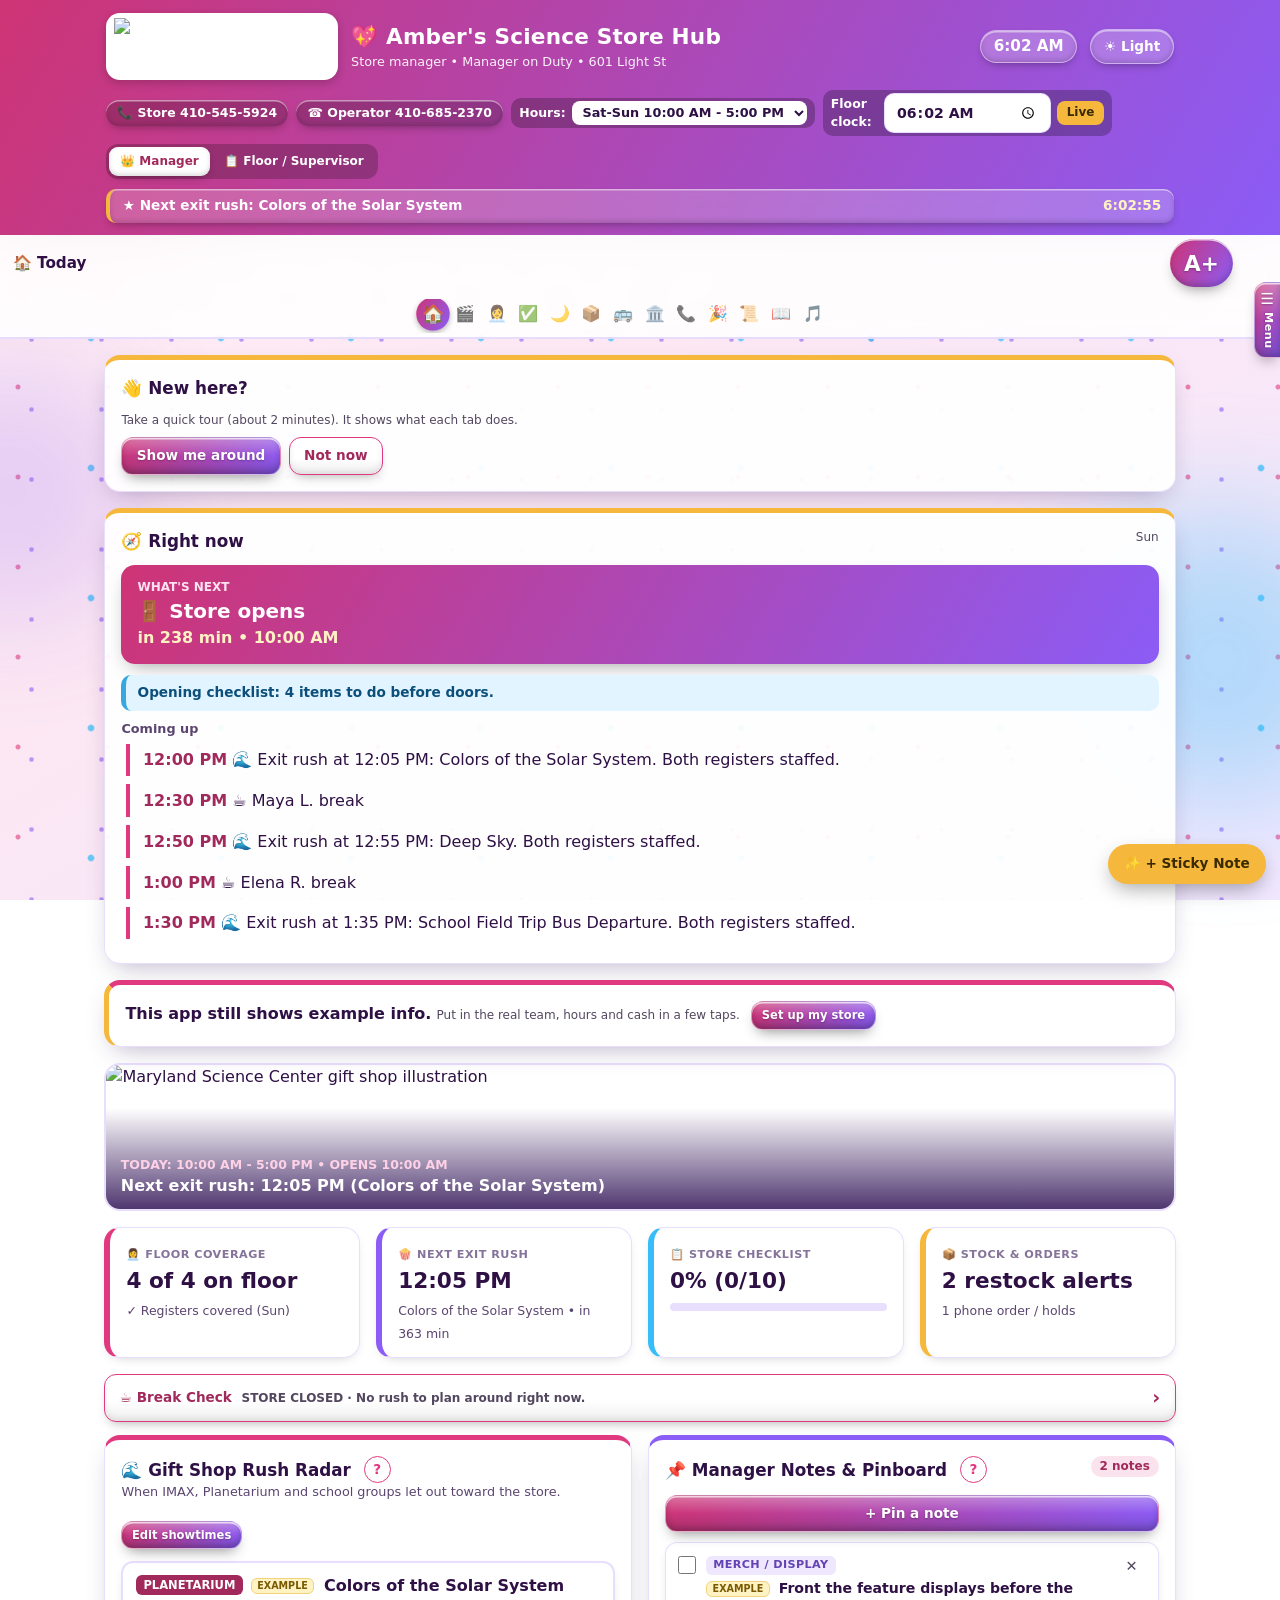
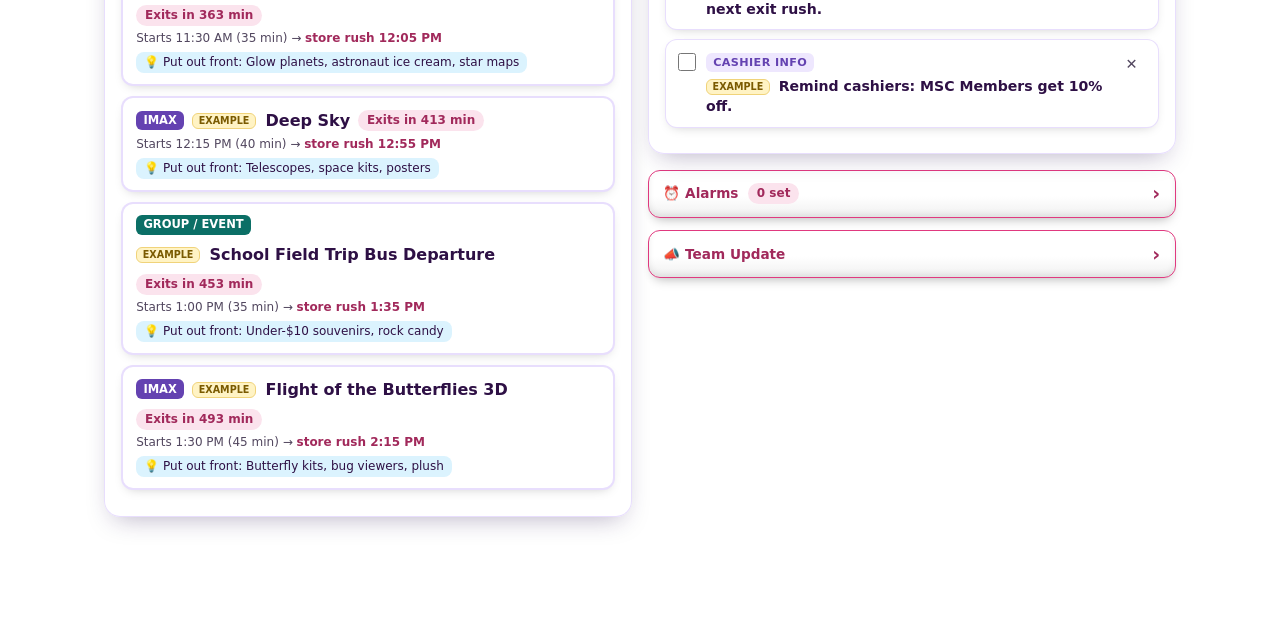
==== commit a0e9a82e: "Source backup: stage 2 everyday fixes (unpublished) Co-Authored-By: Claude Sonnet 5.5 <noreply@anthr" ====
--- a/source/src.html
+++ b/source/src.html
@@ -229,6 +229,14 @@
 body[data-mode=dark] #pop .x{color:#e0dcd6}
 body[data-mode=dark] #pop .small,body[data-mode=dark] #pop .empty,body[data-mode=dark] #pop label{color:#e0dcd6}
 body[data-mode=dark] #pop input::placeholder,body[data-mode=dark] #pop textarea::placeholder{color:#b9b4ac;opacity:1}
+.card,.item,.tt,.small,.pcs,.sheet,.hd>div{overflow-wrap:anywhere}
+.item .tt,.hd>div{min-width:0}
+.ubar{position:fixed;left:.6rem;right:.6rem;bottom:4.2rem;z-index:2400;background:#1f2937;color:#fff;border:2px solid #fff;border-radius:14px;padding:.6rem .9rem;font-size:.9rem;box-shadow:0 8px 24px rgba(0,0,0,.45)}
+.ubar .btn{margin-left:.5rem;background:#fff;color:#1f2937}
+body.big .btn,body.big .pill,body.big .x,body.big .qh,body.big .tab,body.big select,body.big input[type=text],body.big input[type=tel],body.big input[type=time],body.big input[type=number]{min-height:44px;min-width:44px}
+body.big .btn.sm{padding-top:.55rem;padding-bottom:.55rem}
+body.big input[type=checkbox]{width:28px;height:28px}
+body.big .qh{width:44px;height:44px}
 .wbar{position:fixed;left:.6rem;right:.6rem;bottom:.6rem;z-index:2500;background:#7f1d1d;color:#fff;border:2px solid #fff;border-radius:14px;padding:.7rem .9rem;font-size:.85rem;box-shadow:0 8px 24px rgba(0,0,0,.45)}
 .wbar+.wbar{bottom:6.2rem}
 .wbar .btn{margin:.3rem .3rem 0 0;background:#fff;color:#7f1d1d}
@@ -819,6 +827,7 @@
 <div class="modal" id="settings"><div class="sheet">
  <div class="hd"><h2>&#9881; Settings</h2><button class="btn sm alt" data-a="closeSettings">Done</button></div>
  <div class="card" style="margin-bottom:.8rem"><div class="hd"><h2 style="font-size:.95rem">&#129517; App tour</h2></div><div class="sub">Replay the guided tour any time.</div><div class="row"><button class="btn sm" data-a="tourGo" data-v="all">Replay the tour</button></div></div>
+ <div class="card" style="margin-bottom:.8rem"><div class="hd"><h2 style="font-size:.95rem">&#128073; Big buttons</h2></div><div class="sub">Makes buttons, delete marks and check boxes bigger and easier to tap.</div><div class="row"><button class="btn sm" id="bigBtn" data-a="bigToggle" aria-pressed="false">Big buttons: off</button></div></div>
  <div class="card" style="margin-bottom:.8rem"><div class="hd"><h2 style="font-size:.95rem">&#128190; Backup</h2></div>
   <div class="sub">Everything is saved on this device only. Make a backup file now and then and keep it somewhere safe.</div>
   <div class="small" id="bkInfo"></div>
@@ -1008,7 +1017,7 @@
  musicUrl:'',tracks:[],
  docs:[{id:uid(),title:EX+'Cash Drawer & Z-Report SOP',url:'',text:'Count drawers, bag deposit, sign the slip.'},{id:uid(),title:'Member Discount Policy',url:'',text:'MSC members get 10% off with a valid membership card at checkout.'}],
  contacts:[{id:uid(),name:'Science Store (direct)',role:'Gift shop line',phone:'410-545-5924'},{id:uid(),name:'Museum Operator',role:'Main desk',phone:'410-685-2370'},{id:uid(),name:EX+'Security Desk',role:'Add the real number',phone:''}],
- stickies:[],alarms:[],lastBackup:0,born:Date.now(),bkSnooze:0};
+ stickies:[],alarms:[],lastBackup:0,born:Date.now(),bkSnooze:0,big:false};
 }
 const OBJARR=['notes','live_tasks','shows','tasks','restock','orders','docs','contacts','groups','closeList','sops','stickies','alarms','playlists','tracks','media','walls','customLooks','team'];
 let LOADWARN='',RAWBAD='',BKPEND=null,SAVEFAIL=false,lastPrev=0;
@@ -1047,6 +1056,22 @@
 function copyText(txt,msg){const done=()=>toast(msg||'Copied');try{navigator.clipboard.writeText(txt).then(done,()=>fb())}catch(e){fb()}
  function fb(){$('copyBox').value=txt;$('copyModal').classList.add('show');$('copyBox').select()}}
 
+/* ---------- undo, big buttons, dialogs ---------- */
+const UNDOABLE={grpD:'Group deleted',wbD:'Wristband deleted',noteD:'Note deleted',stD:'Person removed',liveD:'Task deleted',shD:'Showtime deleted',rsD:'Item deleted',orD:'Order deleted',lgD:'Log entry deleted',miD:'Step deleted',plD:'Playlist deleted',trD:'Track deleted',dcD:'Doc deleted',ctD:'Number deleted',snD:'Sticky deleted',alD:'Alarm deleted',tillClear:'Till cleared',ckReset:'All unchecked'};
+let UNDO=null,undoT;
+function undoOffer(json,msg){UNDO=json;let b=$('undoBar');if(!b){b=document.createElement('div');b.id='undoBar';b.className='ubar';b.setAttribute('role','status');document.body.appendChild(b)}
+ b.innerHTML=esc(msg)+' <button class="btn sm" data-a="undoDo">Undo</button>';b.style.display='';clearTimeout(undoT);undoT=setTimeout(()=>{b.style.display='none';UNDO=null},8000)}
+function applyBig(){document.body.classList.toggle('big',!!S.big);const b=$('bigBtn');if(b){b.setAttribute('aria-pressed',S.big?'true':'false');b.textContent=S.big?'Big buttons: ON':'Big buttons: off'}}
+function safeUrl(u){u=String(u||'').trim();if(!u)return '';if(/^(https?:|mailto:|tel:)/i.test(u))return u;if(/^[a-z][a-z0-9+.-]*:/i.test(u))return '';return 'https://'+u}
+const FOCUSABLE='button,[href],input,select,textarea,[tabindex]:not([tabindex="-1"])';
+function modalsInit(){document.querySelectorAll('.modal:not(#pop)').forEach(m=>{const sh=m.firstElementChild;if(!sh)return;sh.setAttribute('role','dialog');sh.setAttribute('aria-modal','true');const h=sh.querySelector('h2,h3');if(h&&!sh.getAttribute('aria-label'))sh.setAttribute('aria-label',h.textContent.replace(/[^\w\s&',.-]/g,'').trim()||'Dialog');
+  let was=false;new MutationObserver(()=>{const on=m.classList.contains('show');if(on&&!was){m._op=document.activeElement;setTimeout(()=>{const c=sh.querySelector('[data-a=helpClose],[data-a^=close]');try{(c||sh).focus({preventScroll:true})}catch(_){}},30)}
+   else if(!on&&was){const o=m._op;m._op=null;if(o&&o.isConnected&&!document.querySelector('.modal.show')){try{o.focus({preventScroll:true})}catch(_){}}}was=on}).observe(m,{attributes:true,attributeFilter:['class']});if(!sh.hasAttribute('tabindex'))sh.setAttribute('tabindex','-1')});
+ document.addEventListener('keydown',e=>{if(e.key!=='Escape'&&e.key!=='Tab')return;const ms=[...document.querySelectorAll('.modal.show')],top=ms[ms.length-1];if(!top||top.id==='pop')return;
+  if(e.key==='Escape'){const c=top.querySelector('[data-a=helpClose],[data-a^=close]');if(c){e.preventDefault();c.click()}return}
+  const f=[...top.querySelectorAll(FOCUSABLE)].filter(x=>!x.disabled&&x.offsetParent!==null);if(!f.length)return;const a=document.activeElement;
+  if(e.shiftKey&&(a===f[0]||!top.contains(a)||a===top.firstElementChild)){e.preventDefault();f[f.length-1].focus()}else if(!e.shiftKey&&(a===f[f.length-1]||!top.contains(a))){e.preventDefault();f[0].focus()}})}
+
 /* ---------- backup file, restore, reminder ---------- */
 const blobToURL=b=>new Promise((res,rej)=>{const r=new FileReader();r.onload=()=>res(r.result);r.onerror=rej;r.readAsDataURL(b)});
 async function dlBackup(){
@@ -1130,7 +1155,7 @@
   <div class="small" style="margin-top:.25rem">Starts ${m12(t2m(w.start))} (${w.dur} min) &rarr; <b style="color:var(--p)">store rush ${m12(w.exit)}</b></div>${w.tip?`<span class="tip">\u{1F4A1} Put out front: ${esc(w.tip)}</span>`:''}</div>`}).join('')
 }
 function renderNotes(){$('noteCount').textContent=S.notes.length+' note'+(S.notes.length===1?'':'s');
- $('notes').innerHTML=S.notes.length?S.notes.map(n=>`<div class="item ${n.done?'done':''}"><input type="checkbox" data-a="noteT" data-id="${n.id}" ${n.done?'checked':''}><div class="tt"><span class="tag">${esc(n.tag)}</span><br>${tx(n.text)}</div><button class="x mgr" data-a="noteD" data-id="${n.id}" title="Remove">✕</button></div>`).join(''):'<div class="empty">No notes pinned.</div>'}
+ $('notes').innerHTML=S.notes.length?S.notes.map(n=>`<div class="item ${n.done?'done':''}"><input type="checkbox" data-a="noteT" data-id="${n.id}" aria-label="Done: ${esc(String(n.text||'').replace(EX,'').slice(0,40))}" ${n.done?'checked':''}><div class="tt"><span class="tag">${esc(n.tag)}</span><br>${tx(n.text)}</div><button class="x mgr" data-a="noteD" data-id="${n.id}" title="Remove">✕</button></div>`).join(''):'<div class="empty">No notes pinned.</div>'}
 const ST=['On Floor','On Break','Stockroom','Off Shift'];
 function renderStaff(){
  $('days').innerHTML=DAYS.map(d=>`<button class="pill ${S.day===d?'on':''}" data-a="day" data-v="${d}">${d}</button>`).join('');
@@ -1460,7 +1485,7 @@
 function renderRole(){document.body.classList.toggle('floor',S.role==='floor');$('rM').classList.toggle('on',S.role==='manager');$('rF').classList.toggle('on',S.role==='floor');if(S.role==='floor'&&S.tab==='mod')S.tab='today'}
 function renderHeaderInputs(){$('preset').value=S.preset;$('customHrs').style.display=S.preset==='custom'?'inline':'none';$('cOpen').value=S.cOpen;$('cClose').value=S.cClose;$('sim').value=S.live?m12x():S.sim}
 function m12x(){const d=new Date();return String(d.getHours()).padStart(2,'0')+':'+String(d.getMinutes()).padStart(2,'0')}
-function renderAll(){dailyReset();applyHrs();renderRole();renderLook();renderHeaderInputs();renderTabs();renderNotes();renderStaff();renderShows();renderTasks();renderStock();renderMod();renderEvents();renderMusic();renderDocs();renderDials();renderLists();renderGroups();renderSop();ctEditUI();grpEditUI();$('cPrice').value=S.calc.price;$('cDisc').value=S.calc.disc;renderCalc();buildTill();renderStickies();renderAlarms();renderWalls();renderTeam();$('myEmoji').innerHTML=EMOJIS.map(e=>`<option>${e}</option>`).join('');lastMin=-1;tick()}
+function renderAll(){dailyReset();applyBig();applyHrs();renderRole();renderLook();renderHeaderInputs();renderTabs();renderNotes();renderStaff();renderShows();renderTasks();renderStock();renderMod();renderEvents();renderMusic();renderDocs();renderDials();renderLists();renderGroups();renderSop();ctEditUI();grpEditUI();$('cPrice').value=S.calc.price;$('cDisc').value=S.calc.disc;renderCalc();buildTill();renderStickies();renderAlarms();renderWalls();renderTeam();$('myEmoji').innerHTML=EMOJIS.map(e=>`<option>${e}</option>`).join('');lastMin=-1;tick()}
 
 
 /* ---------- batch 1: lists, groups, wristbands, procedures ---------- */
@@ -1572,7 +1597,7 @@
 /* ---------- actions ---------- */
 const find=(arr,id)=>arr.find(x=>x.id===id);
 const del=(arr,id)=>{const i=arr.findIndex(x=>x.id===id);if(i>=0)arr.splice(i,1)};
-function act(a,el){const id=el.dataset.id,v=el.dataset.v,k=el.dataset.k;
+function act(a,el){const id=el.dataset.id,v=el.dataset.v,k=el.dataset.k;const snap=UNDOABLE[a]?JSON.stringify(S):null;
  switch(a){
  case'tab':S.tab=v;renderTabs();menuSet(false);scrollTo(0,0);tourBanner();break;
  case'menuOpen':menuSet(true);break;
@@ -1740,6 +1765,8 @@
  case'alStop':{const a=find(S.alarms,id);if(a){a.state='rang';alStopSound();save();renderAlarms()}break}
  case'backup':$('backupBox').value=JSON.stringify(S);toast('Backup text ready');break;
  case'copyBackup':copyText(JSON.stringify(S),'Backup copied');S.lastBackup=Date.now();bkBannerRender();break;
+ case'undoDo':{if(!UNDO)return;try{S=fixShape(Object.assign(defaults(),JSON.parse(UNDO)));renderAll();save();toast('Brought it back')}catch(e){toast('Could not undo')}UNDO=null;const ub=$('undoBar');if(ub)ub.style.display='none';return}
+ case'bigToggle':S.big=!S.big;applyBig();toast(S.big?'Big buttons are on':'Big buttons are off');break;
  case'restore':{let p;try{p=JSON.parse($('backupBox').value.trim())}catch(e){toast('That backup text did not work');return}
   if(!validBackup(p)){toast('That backup text did not work');return}
   if(!el.dataset.arm){el.dataset.arm='1';el.textContent='Tap again to replace everything';setTimeout(()=>{if(el.isConnected){el.dataset.arm='';el.textContent='Restore from text below'}},6000);return}
@@ -1757,7 +1784,7 @@
  case'loadWarnOk':{const b=$('loadWarn');if(b)b.remove();return}
  case'reset':if(el.dataset.arm){(S.media||[]).forEach(m=>idbDel(m.id).catch(()=>{}));S=defaults();save();renderAll();el.dataset.arm='';el.textContent='Reset app';toast('App reset')}else{el.dataset.arm='1';el.textContent='Tap again to confirm';setTimeout(()=>{el.dataset.arm='';el.textContent='Reset app'},3500)}return;
  }
- save()
+ save();if(snap)undoOffer(snap,UNDOABLE[a])
 }
 function handover(){
  const m=S.mod,L=m.log,fmt=g=>`- ${g.time} ${g.place?'['+g.place+'] ':''}${g.type}${g.text?': '+g.text:''}`,op=L.filter(g=>g.status!=='Resolved'),rs=L.filter(g=>g.status==='Resolved');
@@ -1862,7 +1889,7 @@
 });
 document.addEventListener('change',e=>{const t=e.target;
  if(t.id==='preset'){S.preset=t.value;renderHeaderInputs();renderDyn();save()}
- else if(t.dataset.a==='stTask'){const p=find(S.staff[S.day],t.dataset.id);if(p){p.task=t.value;save();renderStaff()}}
+ else if(t.dataset.a==='stTask'){const p=find(S.staff[S.day],t.dataset.id);if(p){p.task=t.value;save();const a=t.parentNode&&t.parentNode.querySelector('a[href^="sms:"]');if(a)a.href=a.href.replace(/body=.*$/,'body='+encodeURIComponent((p.task||'Hi '+p.name.replace(EX,'').split(' ')[0]+', quick task:')+' - Amber'))}}
  else if(t.dataset.a==='noteT'||t.dataset.a==='ckT'||t.dataset.a==='liveT'){/* handled by click */}
  else if((t.id==='mediaFile'||t.id==='mediaDir')&&t.files.length){const a=[...t.files];t.value='';addMedia(a)}
  else if(t.id==='shSecs'){S.show.secs=+t.value;save();renderShowUI()}
@@ -1872,6 +1899,7 @@
  else if(t.id==='fText'){S.textFont=t.value;save();applyFonts()}
 });
 document.addEventListener('submit',e=>{e.preventDefault();const f=e.target.dataset.f,v=id=>$(id).value.trim();let ok=true;
+ for(const el of e.target.querySelectorAll('input[type=text],input[type=tel],input[type=url],input:not([type]),textarea')){if(el.value&&el.value!==el.value.trim())el.value=el.value.trim();if(el.required&&!el.value.trim()){toast('Please fill in the empty box');try{el.focus()}catch(_){}return}}
  switch(f){
  case'note':S.notes.unshift({id:uid(),text:v('noteText'),tag:$('noteTag').value,done:false});renderNotes();break;
  case'staff':(S.staff[S.day]=S.staff[S.day]||[]).push(mk(v('sName'),$('sRole').value,$('sZone').value,v('sShift'),v('sBreak'),v('sPhone')));renderStaff();renderDyn();break;
@@ -1885,7 +1913,7 @@
  case'mile':S.ev.miles.push({id:uid(),time:$('mlTime').value,text:v('mlText')});renderEvents();break;
  case'evtask':S.ev.tasks.push({id:uid(),text:v('etText'),done:false});renderTasks();break;
  case'track':S.tracks.push({id:uid(),title:v('kTitle'),note:v('kNote')});renderMusic();break;
- case'doc':S.docs.unshift({id:uid(),title:v('dTitle'),url:v('dUrl'),text:$('dText').value.trim()});renderDocs();break;
+ case'doc':S.docs.unshift({id:uid(),title:v('dTitle'),url:safeUrl(v('dUrl')),text:$('dText').value.trim()});renderDocs();break;
  case'mylook':{const k='c'+uid();S.customLooks.push({key:k,name:v('myName'),emoji:$('myEmoji').value,c1:$('myC1').value,c2:$('myC2').value});S.look=k;renderLook();break}
  case'closeadd':S.closeList.push({id:uid(),text:v('clText'),done:false});renderLists();break;
  case'walkadd':(S.walk[S.walkSel]=S.walk[S.walkSel]||[]).push({id:uid(),text:v('wlText'),done:false});renderLists();break;
@@ -1964,7 +1992,7 @@
 ['Operating Procedures',"Your written store procedures."],
 ['Build a Procedure',"Add your own procedure here, step by step."]
 ]/*ENDHINTS*/;
-const TOUR_IGNORE=/*IGNORE*/['Time for a backup','My Photos','Choose the part to show','Right now','Active Event Profile','Event Schedule','Setup & Breakdown','Vetted Clean Tracks','QR code','Copy this text','Quick Guide','Backup','My Look','Settings','Set up my store','App tour','Help','New here?','What is new']/*ENDIGNORE*/;
+const TOUR_IGNORE=/*IGNORE*/['Big buttons','Time for a backup','My Photos','Choose the part to show','Right now','Active Event Profile','Event Schedule','Setup & Breakdown','Vetted Clean Tracks','QR code','Copy this text','Quick Guide','Backup','My Look','Settings','Set up my store','App tour','Help','New here?','What is new']/*ENDIGNORE*/;
 let tr={list:[],i:0,mark:false};
 const TV=()=>TOUR.reduce((m,s)=>Math.max(m,s.since),1);
 function tourList(m,t){return tourList0(m,t).filter(s=>!s.m||!document.body.classList.contains('floor'))}
@@ -2014,7 +2042,7 @@
 $('ypBar').addEventListener('input',()=>{YP.drag=true;try{$('ypCur').textContent=fmtT(YP.pl.getDuration()*$('ypBar').value/1000)}catch(e){}});
 $('ypBar').addEventListener('change',()=>{try{YP.pl.seekTo(YP.pl.getDuration()*$('ypBar').value/1000,true)}catch(e){}YP.drag=false});
 $('mpText').addEventListener('input',()=>{const t=$('mpText').value;if(!t.trim()){MP=null;$('mpPick').innerHTML='';$('mpPrev').textContent='';return}mpPreview(mpParse(t,''))});
-popInit();renderAll();addHints();popSum();tourBanner();setInterval(tick,1000);migrateWalls();slideSync();setInterval(lookTick,10000);checkTeamLink();loadWarnShow();bkBannerRender();bkFileInit();
+popInit();renderAll();addHints();popSum();tourBanner();setInterval(tick,1000);migrateWalls();slideSync();setInterval(lookTick,10000);checkTeamLink();loadWarnShow();bkBannerRender();bkFileInit();modalsInit();
 /* ===== Document import (Batch 2) ===== */
 const LIBS={};
 async function libText(id){const el=$(id);if(!el)throw new Error('Library missing');if(el.textContent.trim())return el.textContent;const r=await fetch(el.dataset.src);if(!r.ok)throw new Error('Library missing');return r.text()}
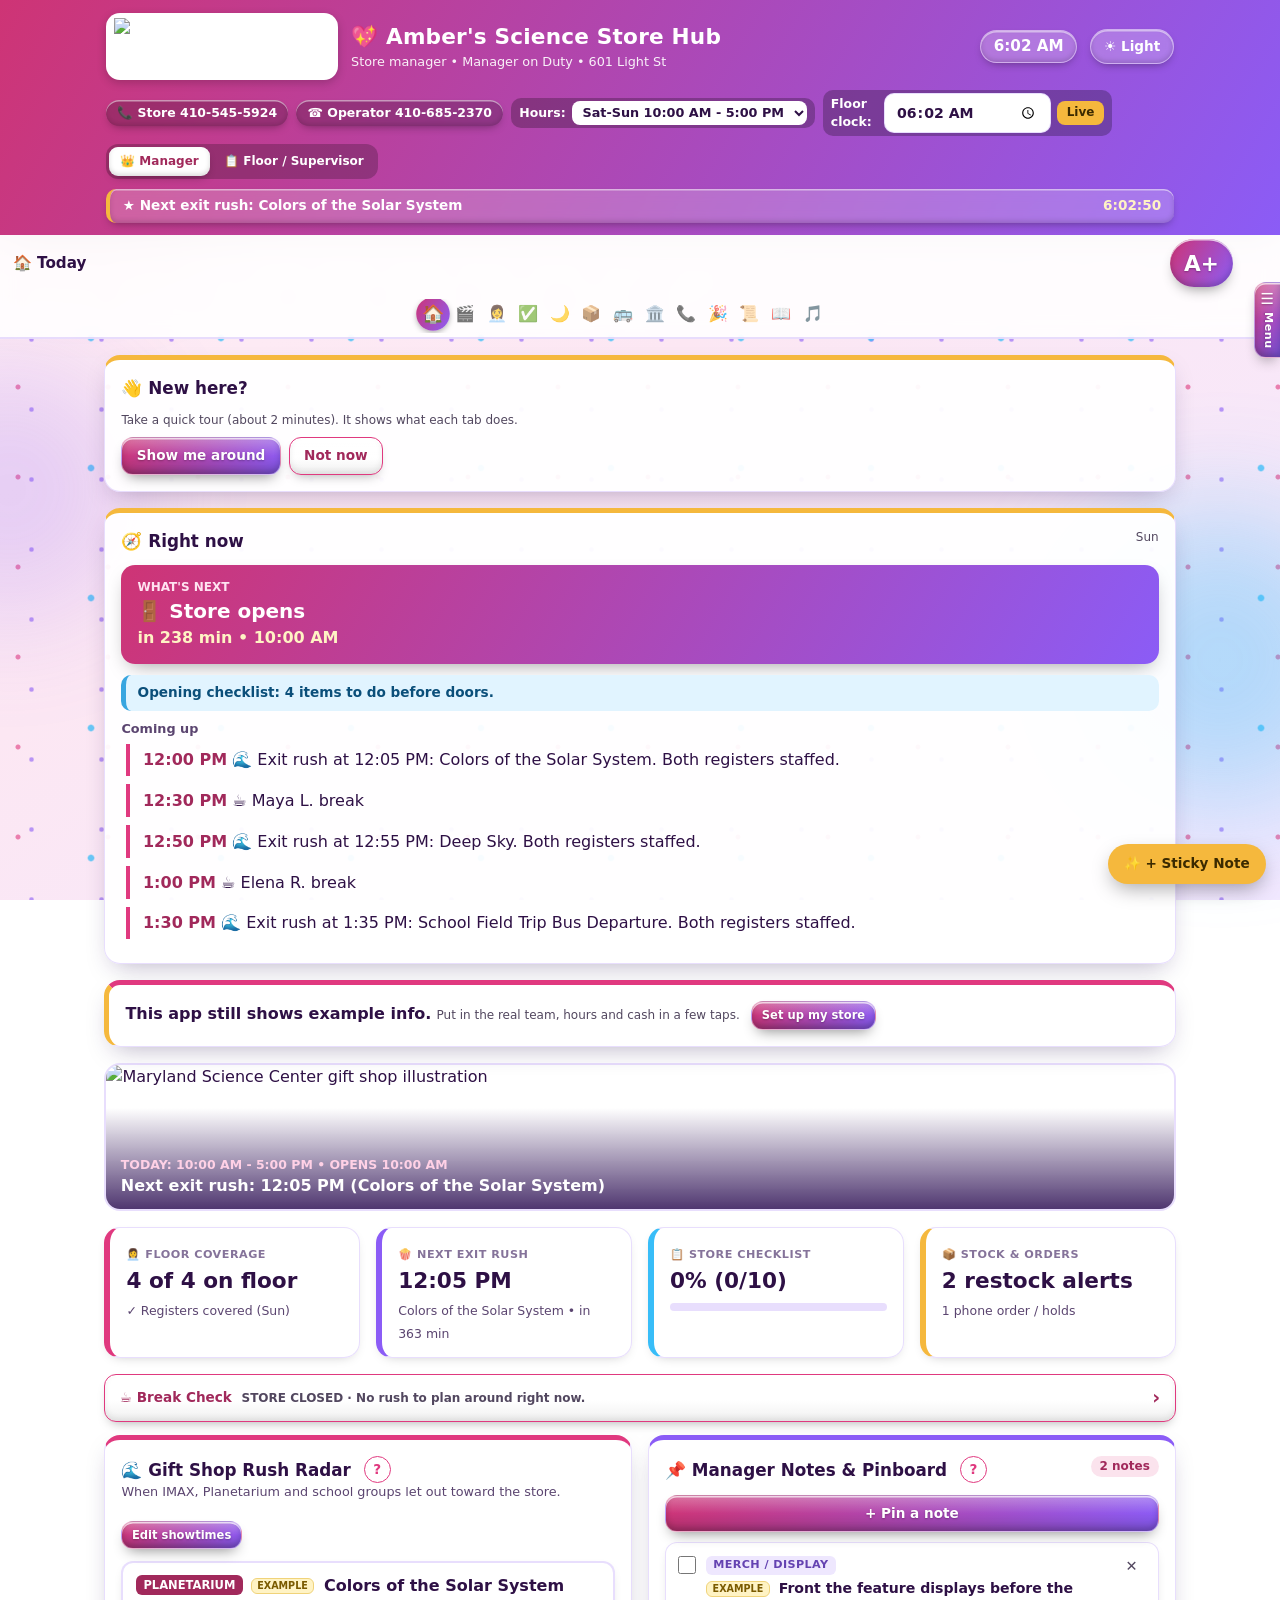
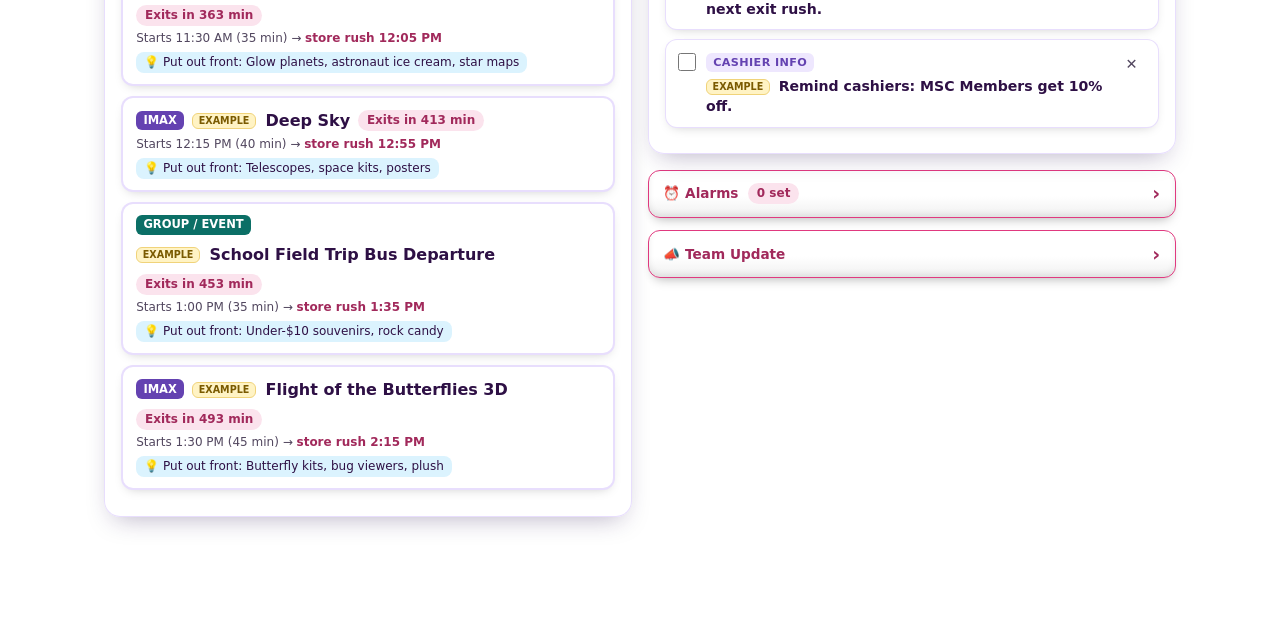
==== commit 0676f392: "Source backup: stage 3 daily reset, stale banner, calculator (unpublished) Co-Authored-By: Claude So" ====
--- a/source/src.html
+++ b/source/src.html
@@ -513,8 +513,10 @@
   <div>
    <div class="card c2"><div class="hd"><div><h2>&#129518; Register &amp; Phone Order Calculator</h2><div class="sub">Member discount + 6% Maryland sales tax.</div></div></div>
     <div class="grid" style="grid-template-columns:1fr 1fr;margin-bottom:.7rem"><div><label class="l">Subtotal ($)</label><input type="number" id="cPrice" step="0.01" min="0" value="0"></div>
-     <div><label class="l">Discount</label><select id="cDisc"><option value="0">Guest (0%)</option><option value="10">MSC Member (10%)</option><option value="20">Member Holiday Event (20%)</option><option value="15">Staff / Educator (15%)</option></select></div></div>
-    <div class="calc"><div><span>Discount savings</span><b id="cSave">$0.00</b></div><div><span>After discount</span><b id="cAfter">$0.00</b></div><div><span>Maryland tax (6%)</span><b id="cTax">$0.00</b></div><div class="tot"><span>Total to charge</span><b id="cTotal">$0.00</b></div></div></div>
+     <div><label class="l">Discount</label><select id="cDisc"><option value="0">Guest (0%)</option><option value="10">MSC Member (10%)</option><option value="20">Member Holiday Event (20%)</option><option value="15">Staff / Educator (15%)</option></select></div>
+     <div><label class="l">Coupon / gift card ($ off)</label><input type="number" id="cOff" step="0.01" min="0" value="0"></div>
+     <div style="align-self:end"><label class="l" style="display:flex;gap:.5rem;align-items:center;min-height:44px"><input type="checkbox" id="cEx"> Tax-exempt sale</label></div></div>
+    <div class="calc"><div><span>Discount + coupon savings</span><b id="cSave">$0.00</b></div><div><span>After discount</span><b id="cAfter">$0.00</b></div><div><span>Maryland tax (6%, off if exempt)</span><b id="cTax">$0.00</b></div><div class="tot"><span>Total to charge</span><b id="cTotal">$0.00</b></div></div></div>
    <div class="card c3"><div class="hd"><div><h2>&#128181; Till &amp; Safe Drop Counter</h2><div class="sub">Count what is in the drawer. The drop is the total minus your starting bank.</div></div><button class="btn sm alt" data-a="tillClear">Clear</button></div>
     <div class="till" id="tillGrid"></div>
     <div class="drop"><div><small>Total in drawer</small><strong id="tTotal">$0.00</strong></div><div style="text-align:right"><small>Safe drop</small><strong id="tDrop">$0.00</strong></div></div></div>
@@ -1017,7 +1019,7 @@
  musicUrl:'',tracks:[],
  docs:[{id:uid(),title:EX+'Cash Drawer & Z-Report SOP',url:'',text:'Count drawers, bag deposit, sign the slip.'},{id:uid(),title:'Member Discount Policy',url:'',text:'MSC members get 10% off with a valid membership card at checkout.'}],
  contacts:[{id:uid(),name:'Science Store (direct)',role:'Gift shop line',phone:'410-545-5924'},{id:uid(),name:'Museum Operator',role:'Main desk',phone:'410-685-2370'},{id:uid(),name:EX+'Security Desk',role:'Add the real number',phone:''}],
- stickies:[],alarms:[],lastBackup:0,born:Date.now(),bkSnooze:0,big:false};
+ stickies:[],alarms:[],lastBackup:0,born:Date.now(),bkSnooze:0,big:false,hist:{},staleSnooze:''};
 }
 const OBJARR=['notes','live_tasks','shows','tasks','restock','orders','docs','contacts','groups','closeList','sops','stickies','alarms','playlists','tracks','media','walls','customLooks','team'];
 let LOADWARN='',RAWBAD='',BKPEND=null,SAVEFAIL=false,lastPrev=0;
@@ -1056,6 +1058,11 @@
 function copyText(txt,msg){const done=()=>toast(msg||'Copied');try{navigator.clipboard.writeText(txt).then(done,()=>fb())}catch(e){fb()}
  function fb(){$('copyBox').value=txt;$('copyModal').classList.add('show');$('copyBox').select()}}
 
+/* ---------- stale museum info ---------- */
+function staleCheck(){const td=todayISO(),ages=[];const a=(n,o)=>{if(o&&o.updated){const g=Math.round((new Date(td)-new Date(o.updated))/864e5);if(g>2)ages.push(n+' '+g+' days old')}};
+ try{a('hours',MSCH);a('show times',MSCS);a('events',MSCE)}catch(e){}
+ const b=$('staleBar');if(!ages.length||S.staleSnooze===td){if(b)b.remove();return}
+ wbar('staleBar','<b>&#9888; Museum info may be old:</b> '+esc(ages.join(', '))+'. Check mdsci.org before relying on it. <button class="btn sm alt" data-a="staleOk">OK</button>')}
 /* ---------- undo, big buttons, dialogs ---------- */
 const UNDOABLE={grpD:'Group deleted',wbD:'Wristband deleted',noteD:'Note deleted',stD:'Person removed',liveD:'Task deleted',shD:'Showtime deleted',rsD:'Item deleted',orD:'Order deleted',lgD:'Log entry deleted',miD:'Step deleted',plD:'Playlist deleted',trD:'Track deleted',dcD:'Doc deleted',ctD:'Number deleted',snD:'Sticky deleted',alD:'Alarm deleted',tillClear:'Till cleared',ckReset:'All unchecked'};
 let UNDO=null,undoT;
@@ -1106,8 +1113,9 @@
  if(w){const d=w.exit-n;let txt;if(d>=0){const tot=Math.round(d*60);const h=Math.floor(tot/3600),m=Math.floor(tot%3600/60),s=tot%60;txt=(h?h+':'+String(m).padStart(2,'0'):m)+':'+String(s).padStart(2,'0')}else txt='NOW';
   $('tkTitle').textContent='★ Next exit rush: '+w.title.replace(EX,'');$('tkTime').textContent=txt}
  else{$('tkTitle').textContent='★ No more exit rushes on the schedule';$('tkTime').textContent='--:--'}
- if(mi!==lastMin){lastMin=mi;renderDyn()}
-}
+ if(mi!==lastMin){lastMin=mi;if(S.listDate!==new Date().toDateString()){renderAll()}else renderDyn();try{staleCheck()}catch(e){}}
+}
+document.addEventListener('visibilitychange',()=>{if(!document.hidden){try{tick()}catch(e){}}});
 
 /* ---------- render ---------- */
 function menuSet(o){document.body.classList.toggle('menu-open',o);$('menuBtn').setAttribute('aria-expanded',o?'true':'false');$('menuPanel').setAttribute('aria-hidden',o?'false':'true');
@@ -1402,8 +1410,8 @@
  $('contactList').innerHTML=l.map(c=>`<div class="contact"><div><b>${tx(c.name)}</b><div class="small">${esc(c.role)}${c.phone?' • '+esc(c.phone):''}</div></div><div class="row">${c.phone?`<a class="btn sm" href="tel:${esc(c.phone.replace(/[^0-9+]/g,''))}">\u{1F4DE} Call</a>`:''}<button class="x mgr" data-a="ctE" data-id="${c.id}" aria-label="Edit">\u270E</button><button class="x mgr" data-a="ctD" data-id="${c.id}" aria-label="Delete">✕</button></div></div>`).join('')||'<div class="empty">'+(S.contacts.length?'No match.':'No numbers yet.')+'</div>'
 }
 function renderCalc(){
- const p=parseFloat($('cPrice').value)||0,d=parseFloat($('cDisc').value)||0,sv=p*d/100,af=p-sv,tax=Math.round(af*6)/100,tot=af+tax;
- $('cSave').textContent='-'+money(sv);$('cAfter').textContent=money(af);$('cTax').textContent=money(tax);$('cTotal').textContent=money(tot);
+ const p=parseFloat($('cPrice').value)||0,d=parseFloat($('cDisc').value)||0,sv=p*d/100,cp=Math.min(Math.max(parseFloat($('cOff').value)||0,0),p-sv),af=p-sv-cp,ex=$('cEx').checked,tax=ex?0:Math.round(af*6)/100,tot=af+tax;
+ $('cSave').textContent='-'+money(sv+cp);$('cAfter').textContent=money(af);$('cTax').textContent=money(tax);$('cTotal').textContent=money(tot);
 }
 const TILL=[['b100','$50 / $100 bills',100],['b50','$50 bills',50],['b20','$20 bills',20],['b10','$10 bills',10],['b5','$5 bills',5],['b1','$1 bills',1],['qua','Quarters (count)',.25],['dim','Dimes (count)',.1],['nic','Nickels (count)',.05],['pen','Pennies (count)',.01]];
 function buildTill(){
@@ -1495,7 +1503,15 @@
 const todayISO=()=>{const d=new Date();return new Date(d-d.getTimezoneOffset()*60000).toISOString().slice(0,10)};
 const prettyDate=iso=>{const a=String(iso||'').split('-').map(Number);return a.length<3||!a[0]?'':new Date(a[0],a[1]-1,a[2]).toLocaleDateString([],{weekday:'short',month:'short',day:'numeric'})};
 let grpF='today',sopQ='';
-function dailyReset(){const d=new Date().toDateString();if(S.listDate!==d){(S.closeList||[]).forEach(t=>t.done=false);Object.keys(S.walk||{}).forEach(k=>S.walk[k].forEach(t=>t.done=false));S.listDate=d;save()}}
+function dailyReset(){const d=new Date().toDateString();if(S.listDate!==d){
+ try{if(S.listDate){const o=new Date(S.listDate);if(!isNaN(o)){const key=new Date(o-o.getTimezoneOffset()*60000).toISOString().slice(0,10),c=a=>[(a||[]).filter(t=>t&&t.done).length,(a||[]).length];
+  if(!S.hist||typeof S.hist!=='object'||Array.isArray(S.hist))S.hist={};
+  S.hist[key]={tasks:c(S.tasks),close:c(S.closeList),live:c(S.live_tasks),mod:c(S.mod&&S.mod.walk)};
+  const ks=Object.keys(S.hist).sort();while(ks.length>120)delete S.hist[ks.shift()]}}}catch(e){}
+ (S.tasks||[]).forEach(t=>t.done=false);(S.closeList||[]).forEach(t=>t.done=false);if(S.mod&&Array.isArray(S.mod.walk))S.mod.walk.forEach(t=>t.done=false);
+ Object.keys(S.walk||{}).forEach(k=>(S.walk[k]||[]).forEach(t=>t.done=false));
+ if(Array.isArray(S.live_tasks))S.live_tasks=S.live_tasks.filter(t=>t&&!t.done);
+ S.listDate=d;save()}}
 function renderLists(){
  $('closeListEl').innerHTML=S.closeList.length?S.closeList.map(t=>ckRow('close',t)).join(''):'<div class="empty">No steps yet.</div>';
  if(!S.walk[S.walkSel])S.walkSel=Object.keys(S.walk)[0];
@@ -1766,6 +1782,7 @@
  case'backup':$('backupBox').value=JSON.stringify(S);toast('Backup text ready');break;
  case'copyBackup':copyText(JSON.stringify(S),'Backup copied');S.lastBackup=Date.now();bkBannerRender();break;
  case'undoDo':{if(!UNDO)return;try{S=fixShape(Object.assign(defaults(),JSON.parse(UNDO)));renderAll();save();toast('Brought it back')}catch(e){toast('Could not undo')}UNDO=null;const ub=$('undoBar');if(ub)ub.style.display='none';return}
+ case'staleOk':S.staleSnooze=todayISO();{const b=$('staleBar');if(b)b.remove()}break;
  case'bigToggle':S.big=!S.big;applyBig();toast(S.big?'Big buttons are on':'Big buttons are off');break;
  case'restore':{let p;try{p=JSON.parse($('backupBox').value.trim())}catch(e){toast('That backup text did not work');return}
   if(!validBackup(p)){toast('That backup text did not work');return}
@@ -1867,7 +1884,7 @@
  if(el.type==='checkbox'){act(el.dataset.a,el);return}act(el.dataset.a,el)});
 document.addEventListener('input',e=>{const t=e.target;
  if(t.dataset.till!==undefined){S.till[t.dataset.till]=t.value;calcTill();save()}
- else if(t.id==='cPrice'||t.id==='cDisc'){S.calc.price=$('cPrice').value;S.calc.disc=$('cDisc').value;renderCalc();save()}
+ else if(t.id==='cPrice'||t.id==='cDisc'||t.id==='cOff'||t.id==='cEx'){S.calc.price=$('cPrice').value;S.calc.disc=$('cDisc').value;renderCalc();save()}
  else if(t.dataset.sn){const n=find(S.stickies,t.dataset.sn);if(n){n.text=t.value;save()}}
  else if(t.dataset.su){const k=t.dataset.su;
   if(k==='hrs'){S.hrs={wd:[+$('suWdO').value,+$('suWdC').value],we:[+$('suWeO').value,+$('suWeC').value]};applyHrs();renderHeaderInputs();renderDyn()}
@@ -2042,7 +2059,7 @@
 $('ypBar').addEventListener('input',()=>{YP.drag=true;try{$('ypCur').textContent=fmtT(YP.pl.getDuration()*$('ypBar').value/1000)}catch(e){}});
 $('ypBar').addEventListener('change',()=>{try{YP.pl.seekTo(YP.pl.getDuration()*$('ypBar').value/1000,true)}catch(e){}YP.drag=false});
 $('mpText').addEventListener('input',()=>{const t=$('mpText').value;if(!t.trim()){MP=null;$('mpPick').innerHTML='';$('mpPrev').textContent='';return}mpPreview(mpParse(t,''))});
-popInit();renderAll();addHints();popSum();tourBanner();setInterval(tick,1000);migrateWalls();slideSync();setInterval(lookTick,10000);checkTeamLink();loadWarnShow();bkBannerRender();bkFileInit();modalsInit();
+popInit();renderAll();addHints();popSum();tourBanner();setInterval(tick,1000);migrateWalls();slideSync();setInterval(lookTick,10000);checkTeamLink();loadWarnShow();bkBannerRender();bkFileInit();modalsInit();setTimeout(()=>{try{staleCheck()}catch(e){}},1500);
 /* ===== Document import (Batch 2) ===== */
 const LIBS={};
 async function libText(id){const el=$(id);if(!el)throw new Error('Library missing');if(el.textContent.trim())return el.textContent;const r=await fetch(el.dataset.src);if(!r.ok)throw new Error('Library missing');return r.text()}
